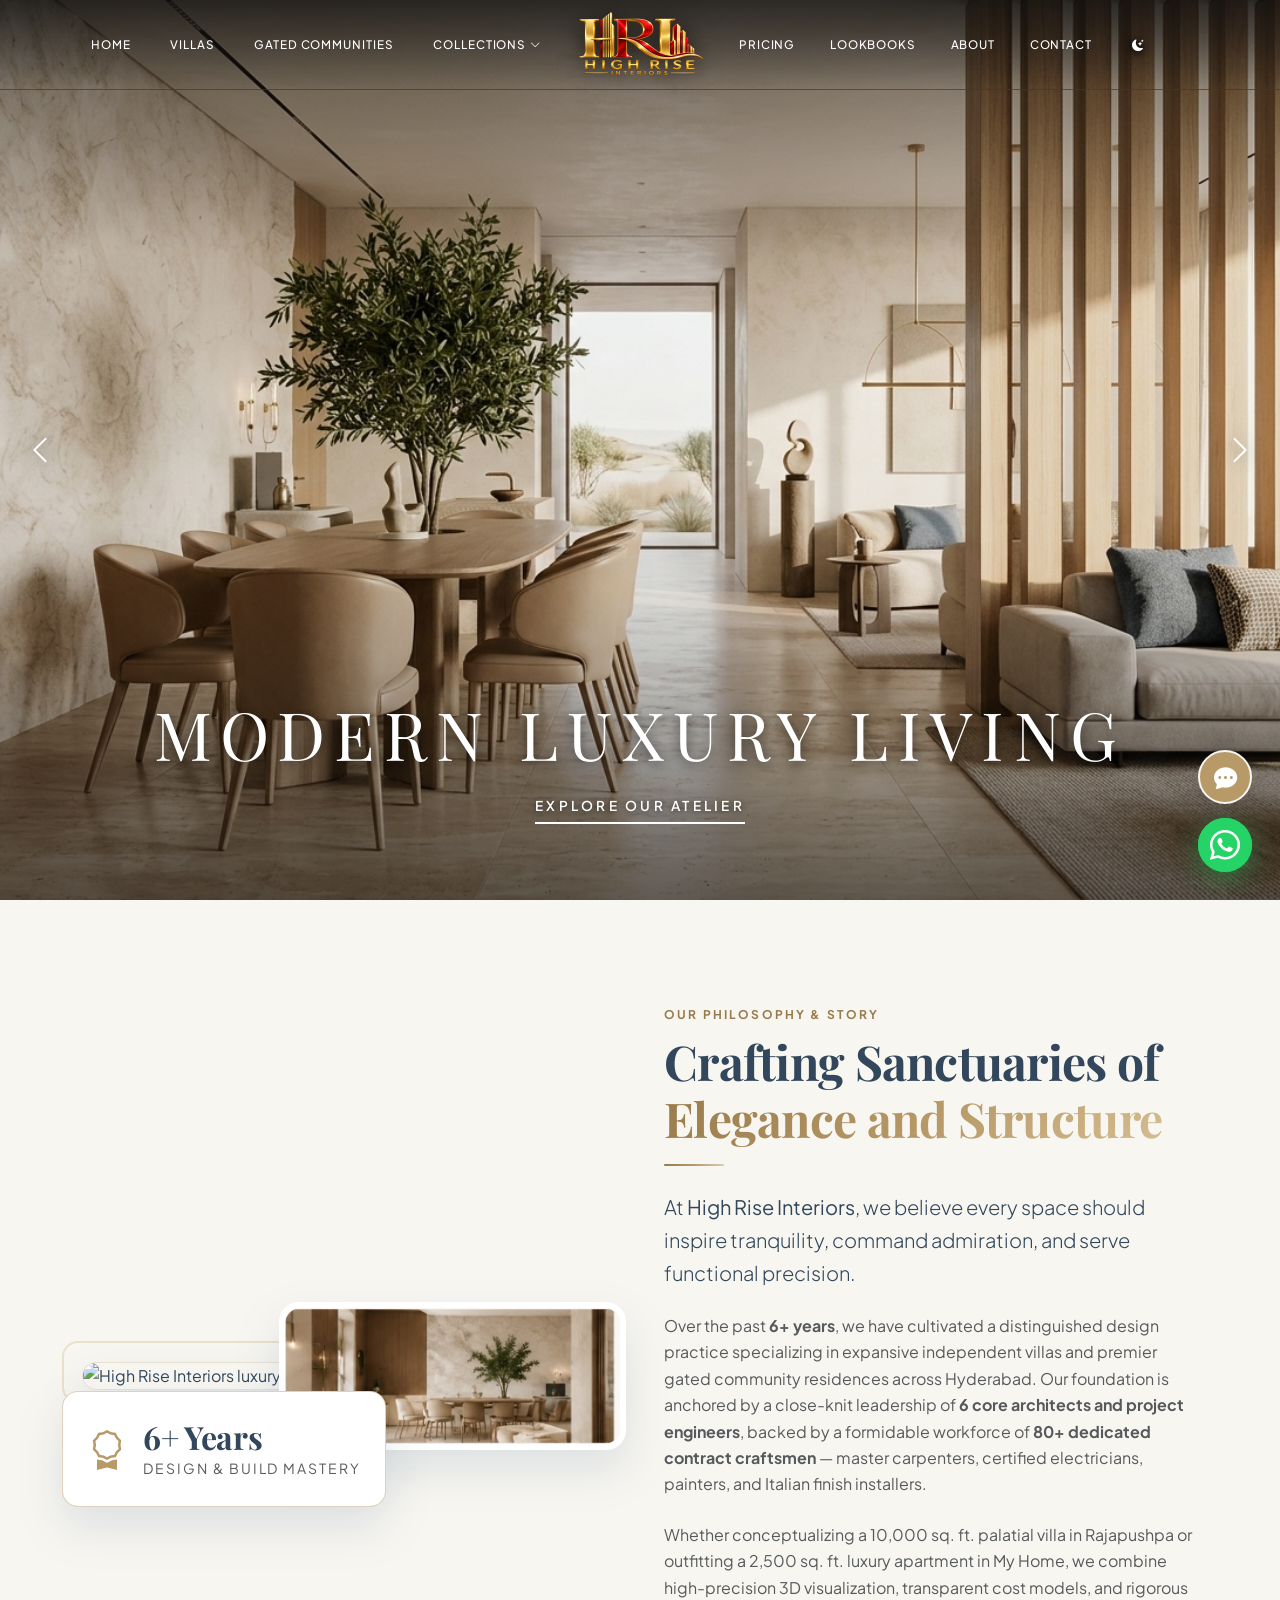
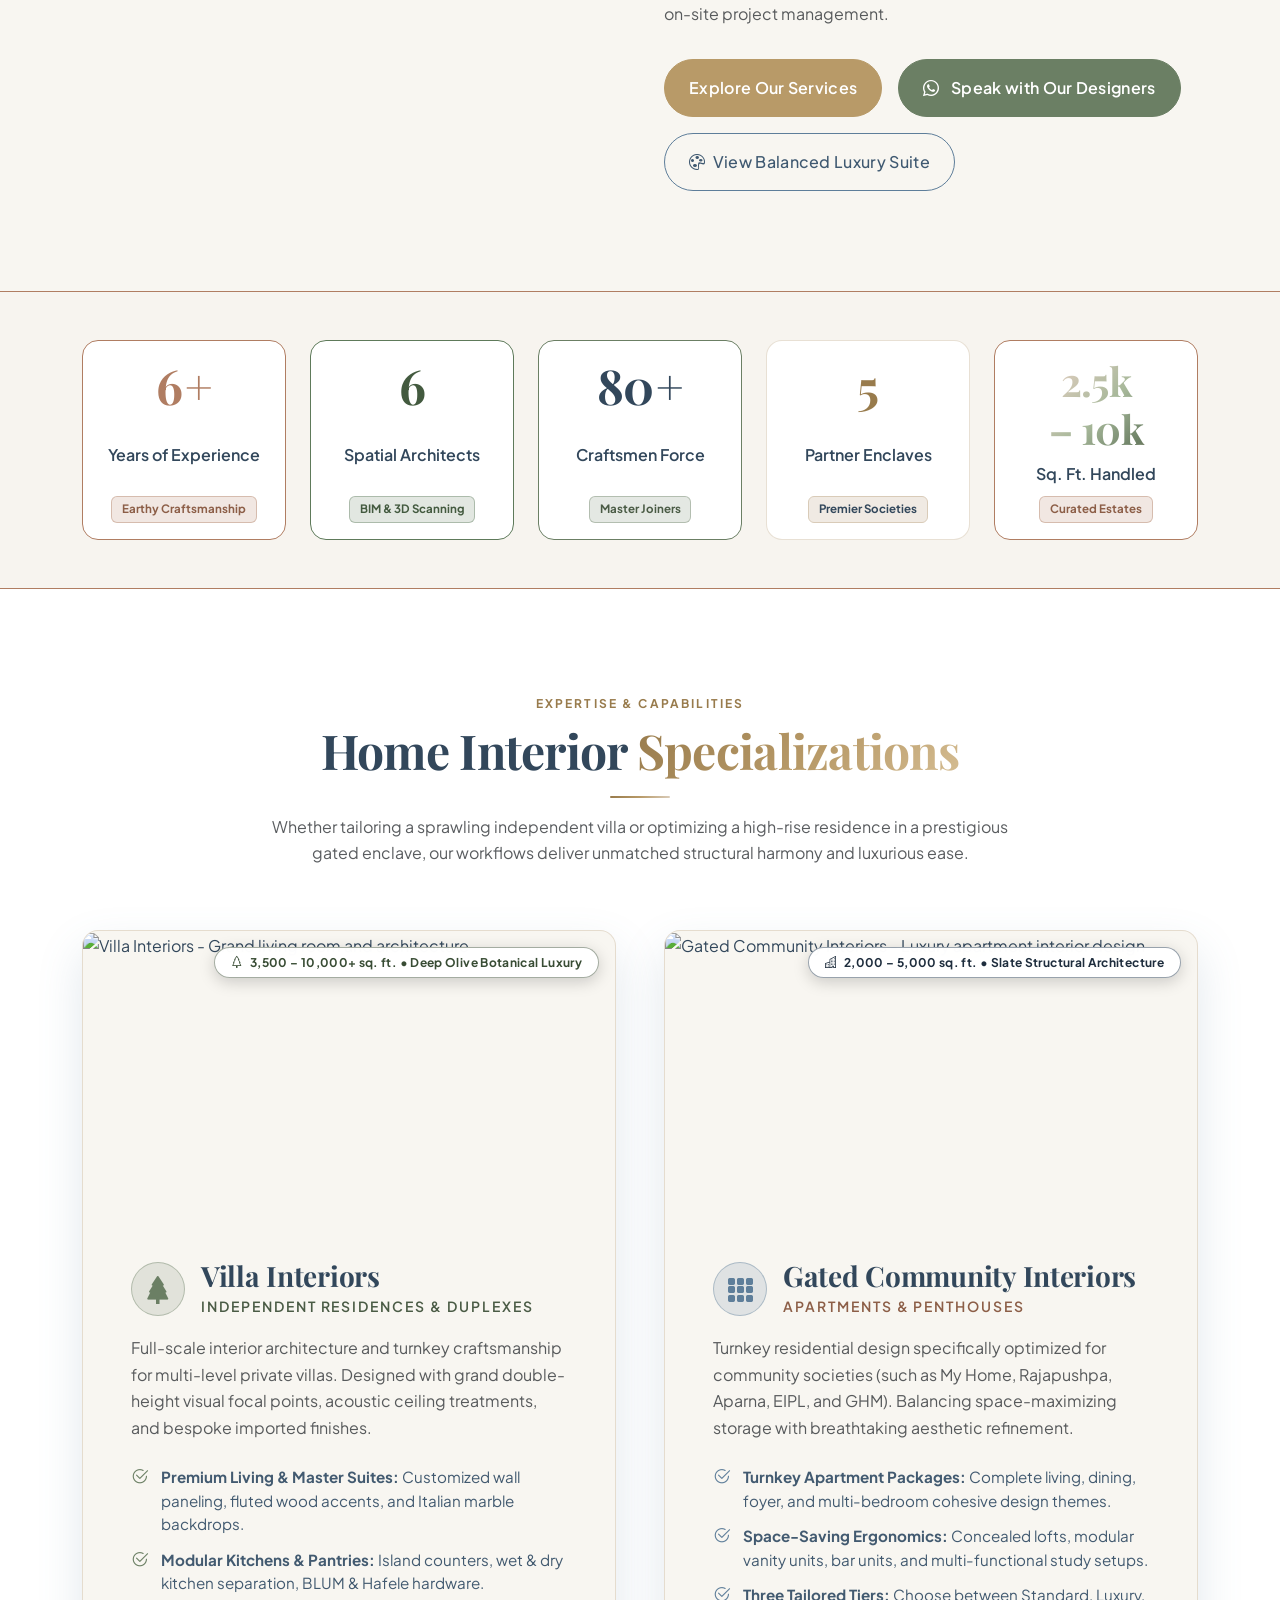
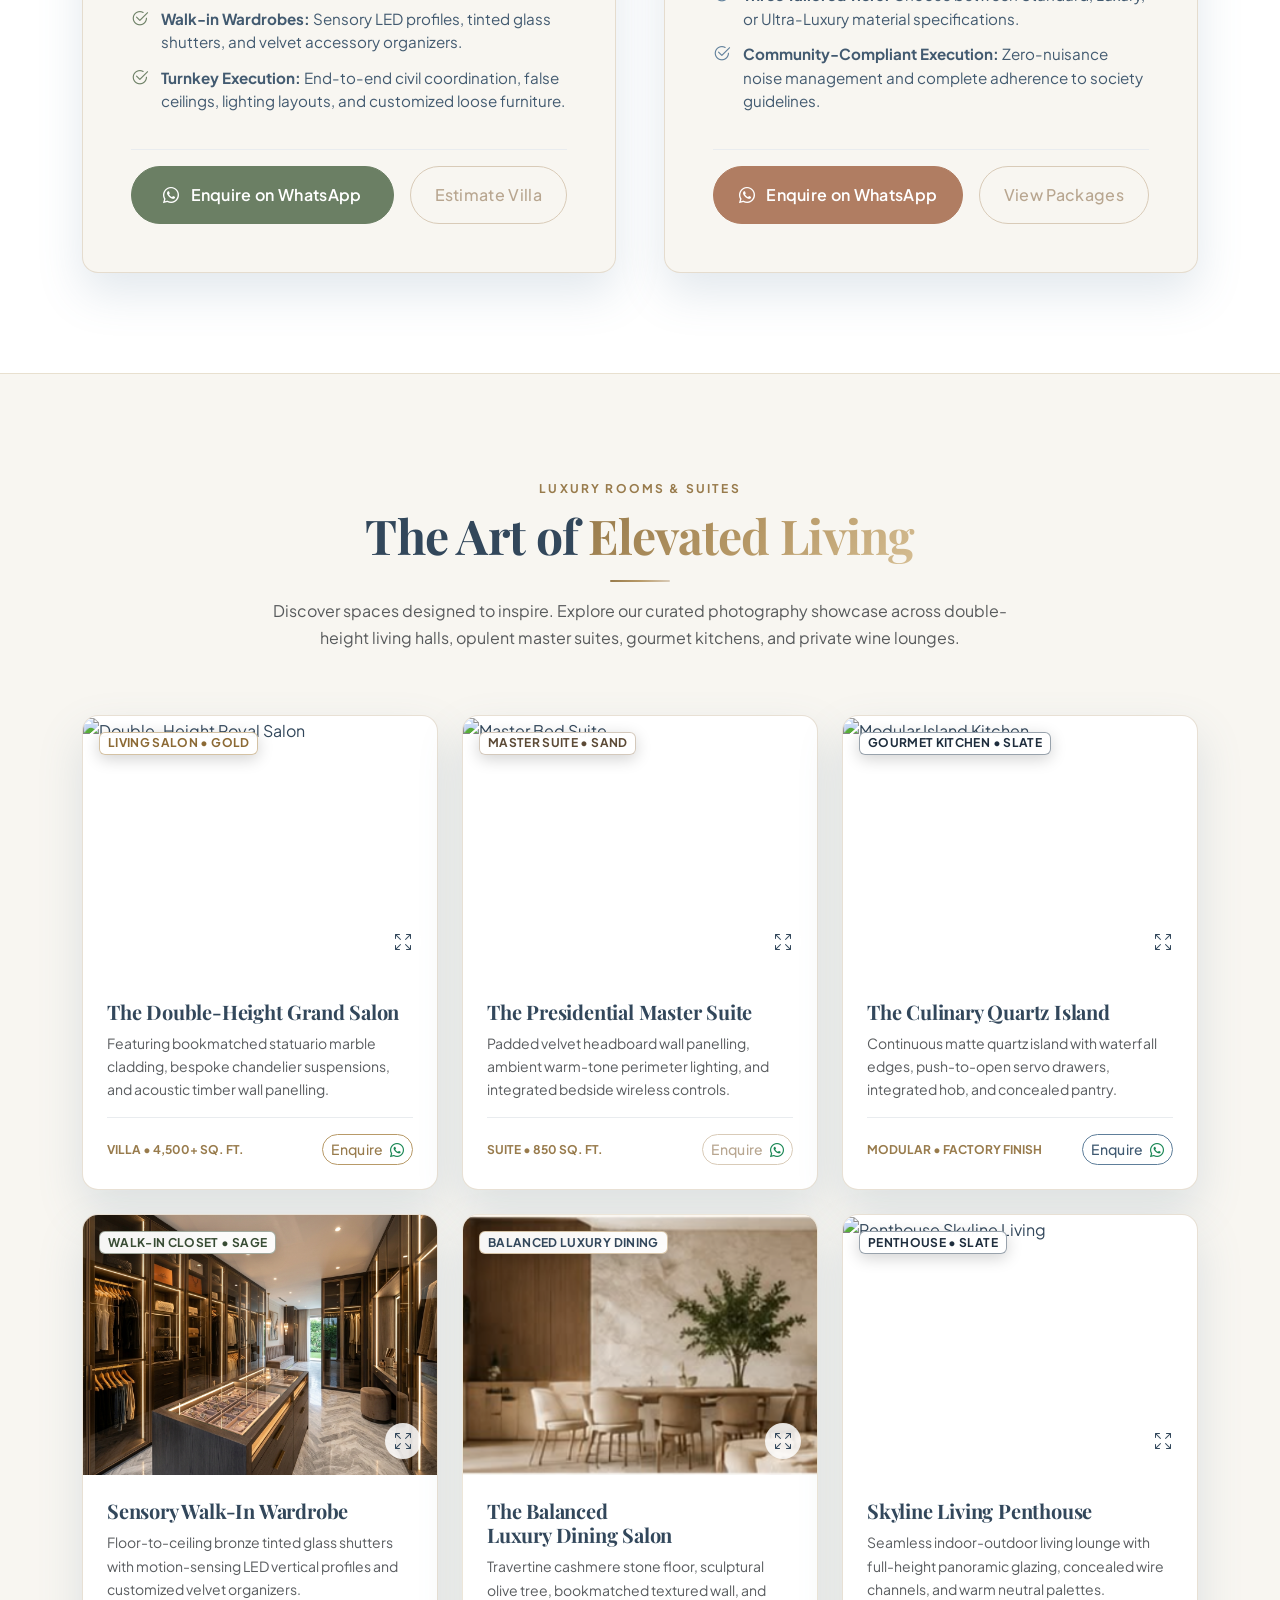
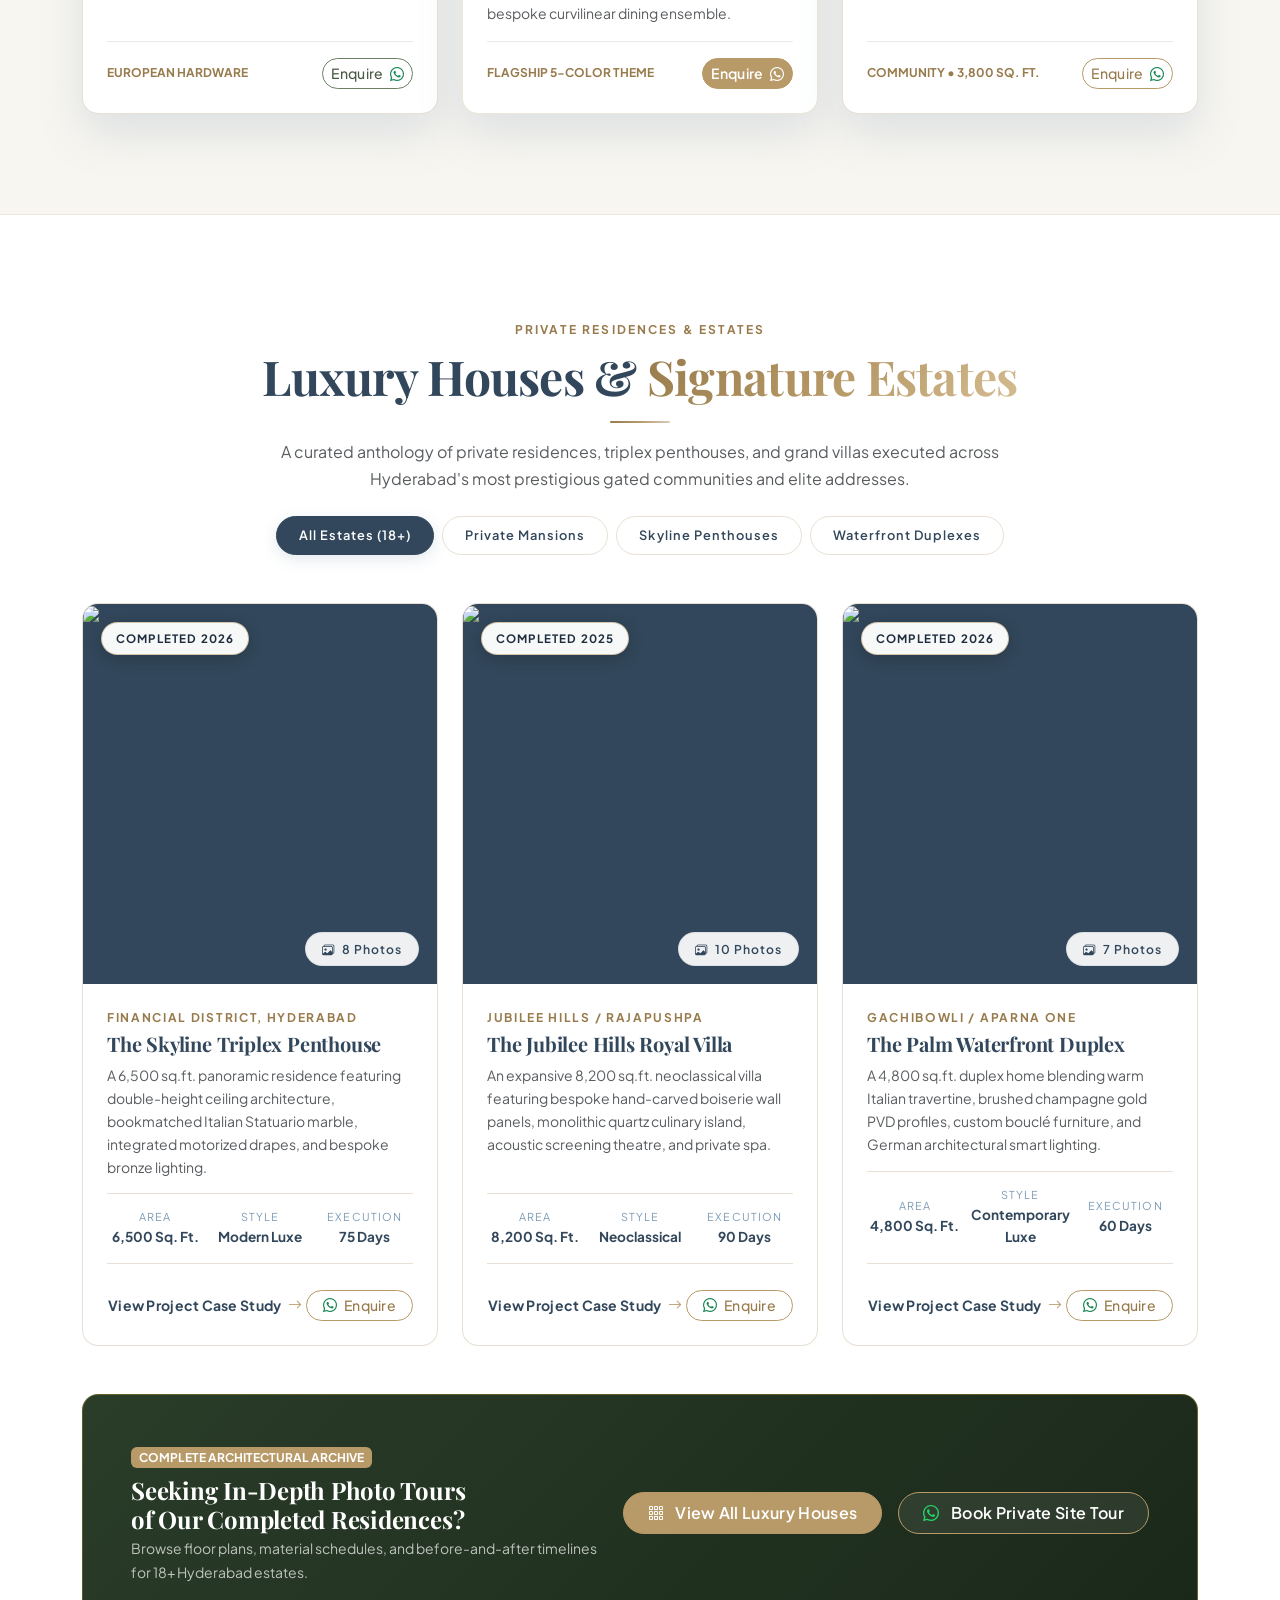
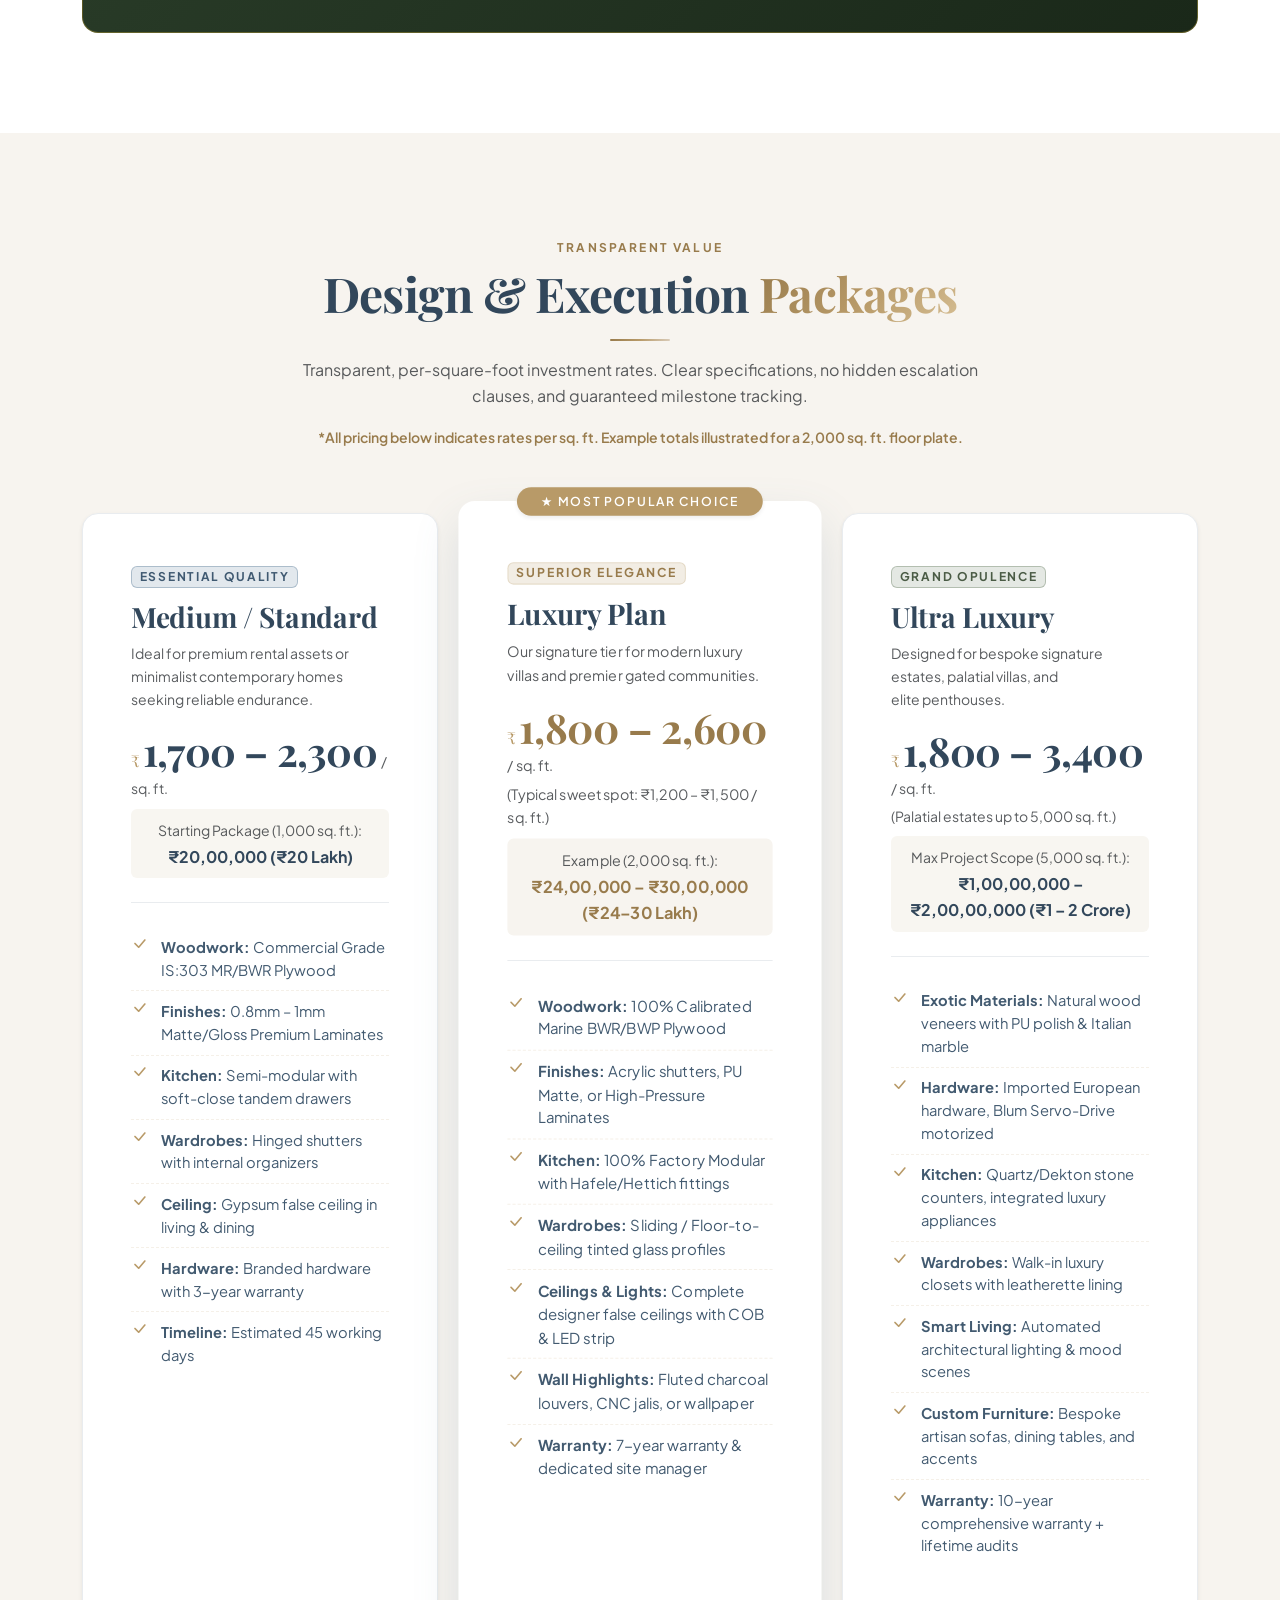
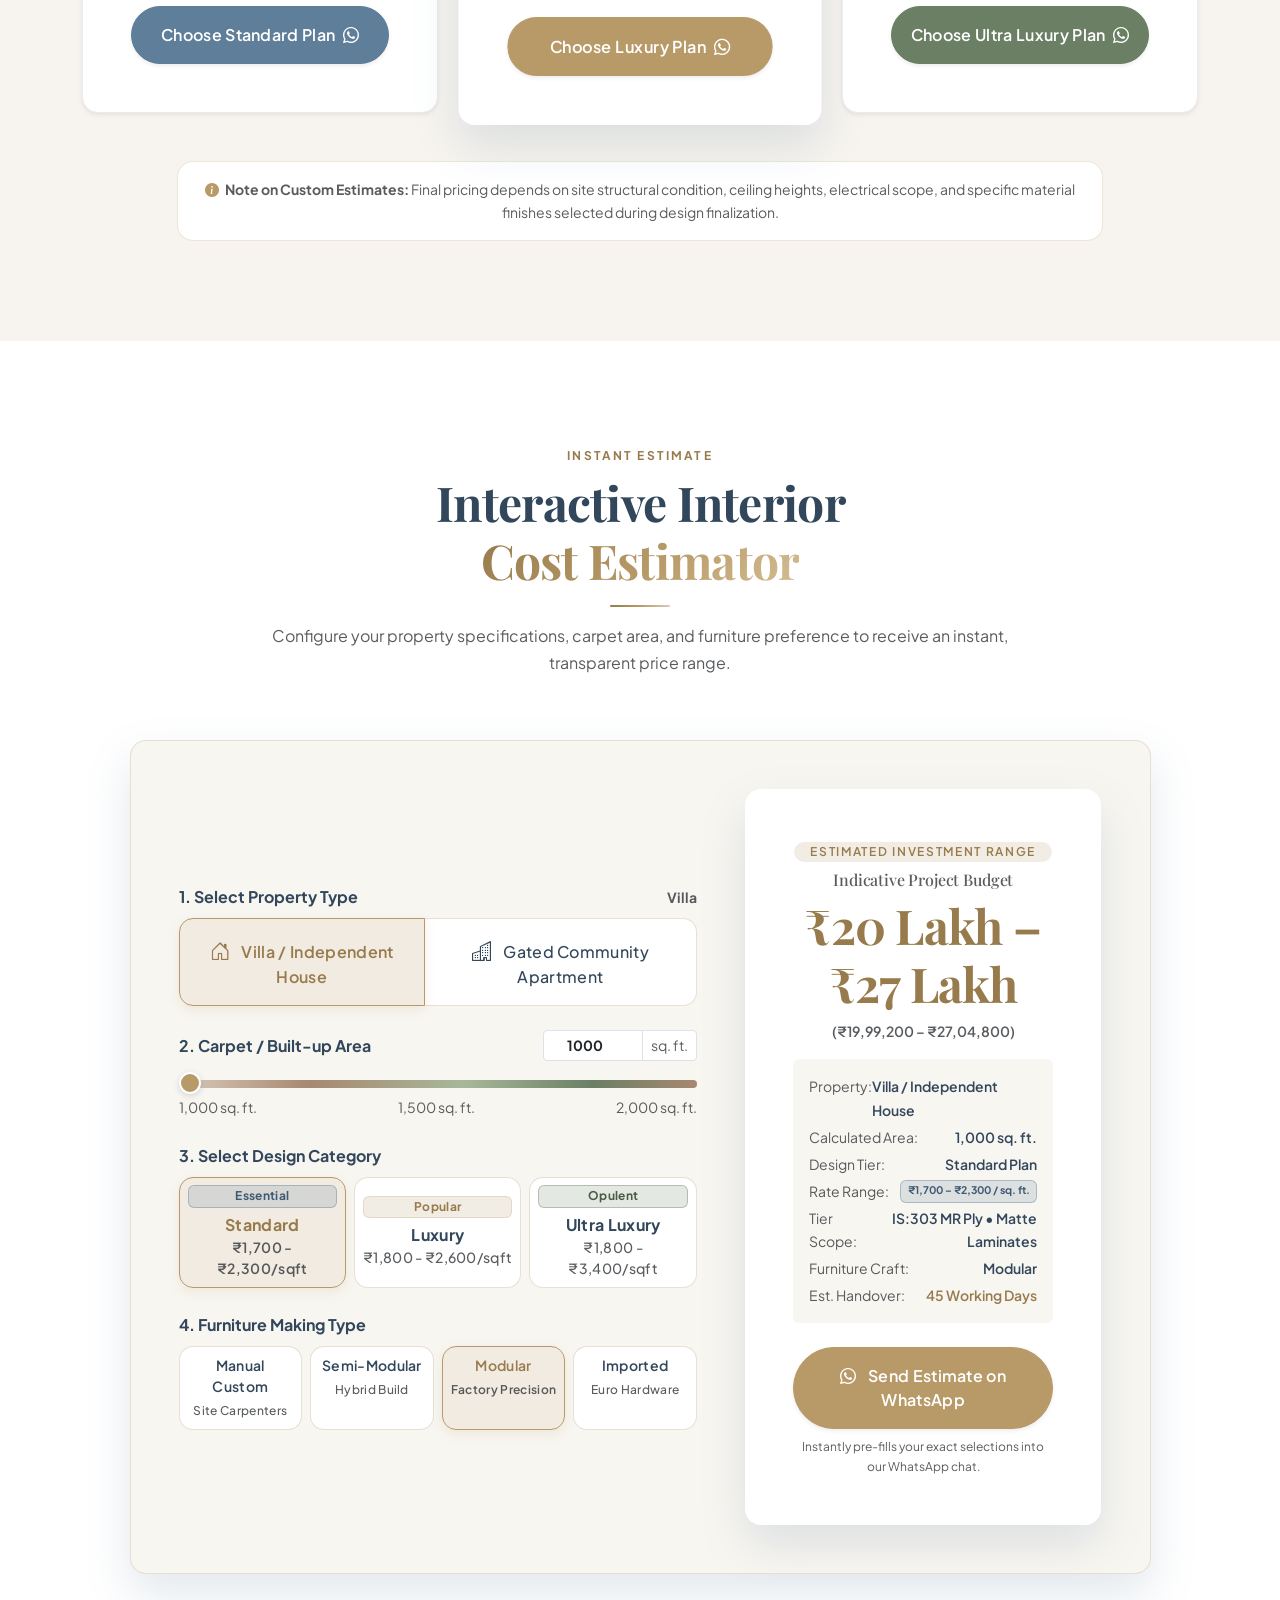
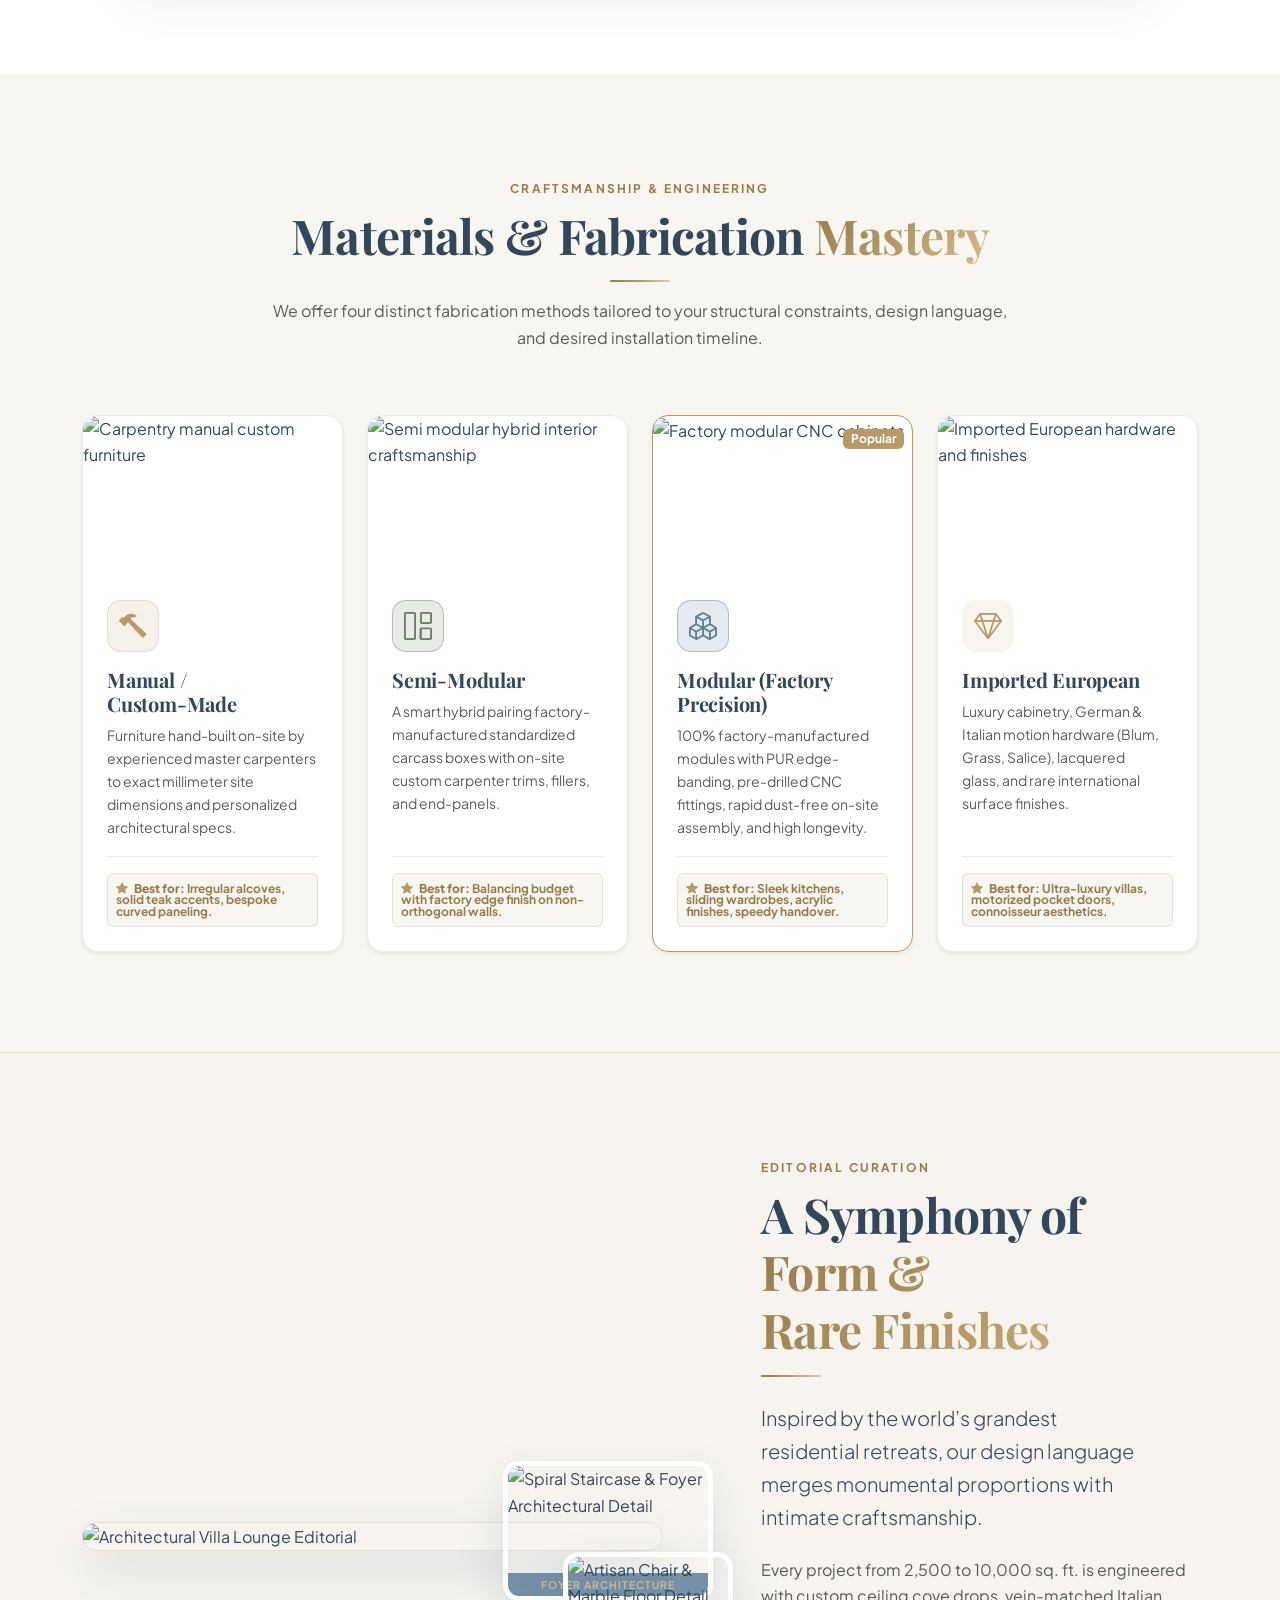
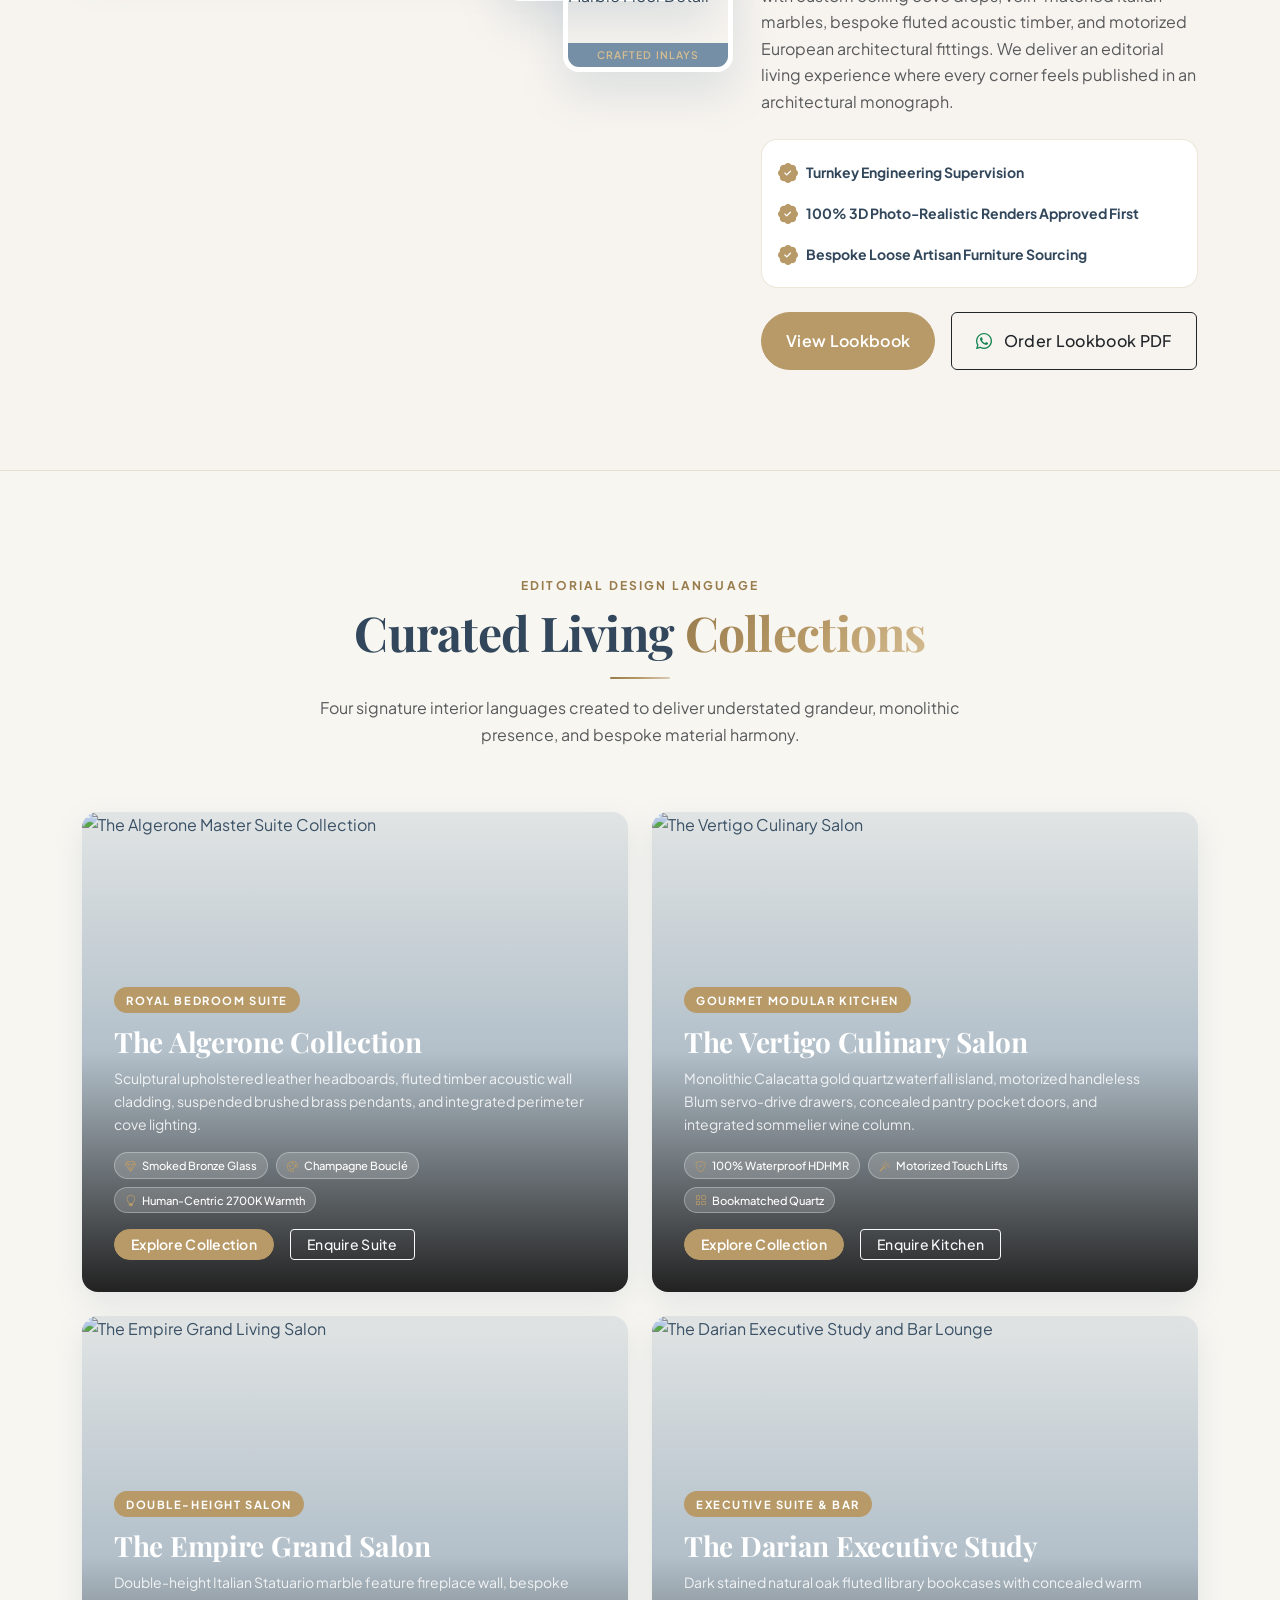
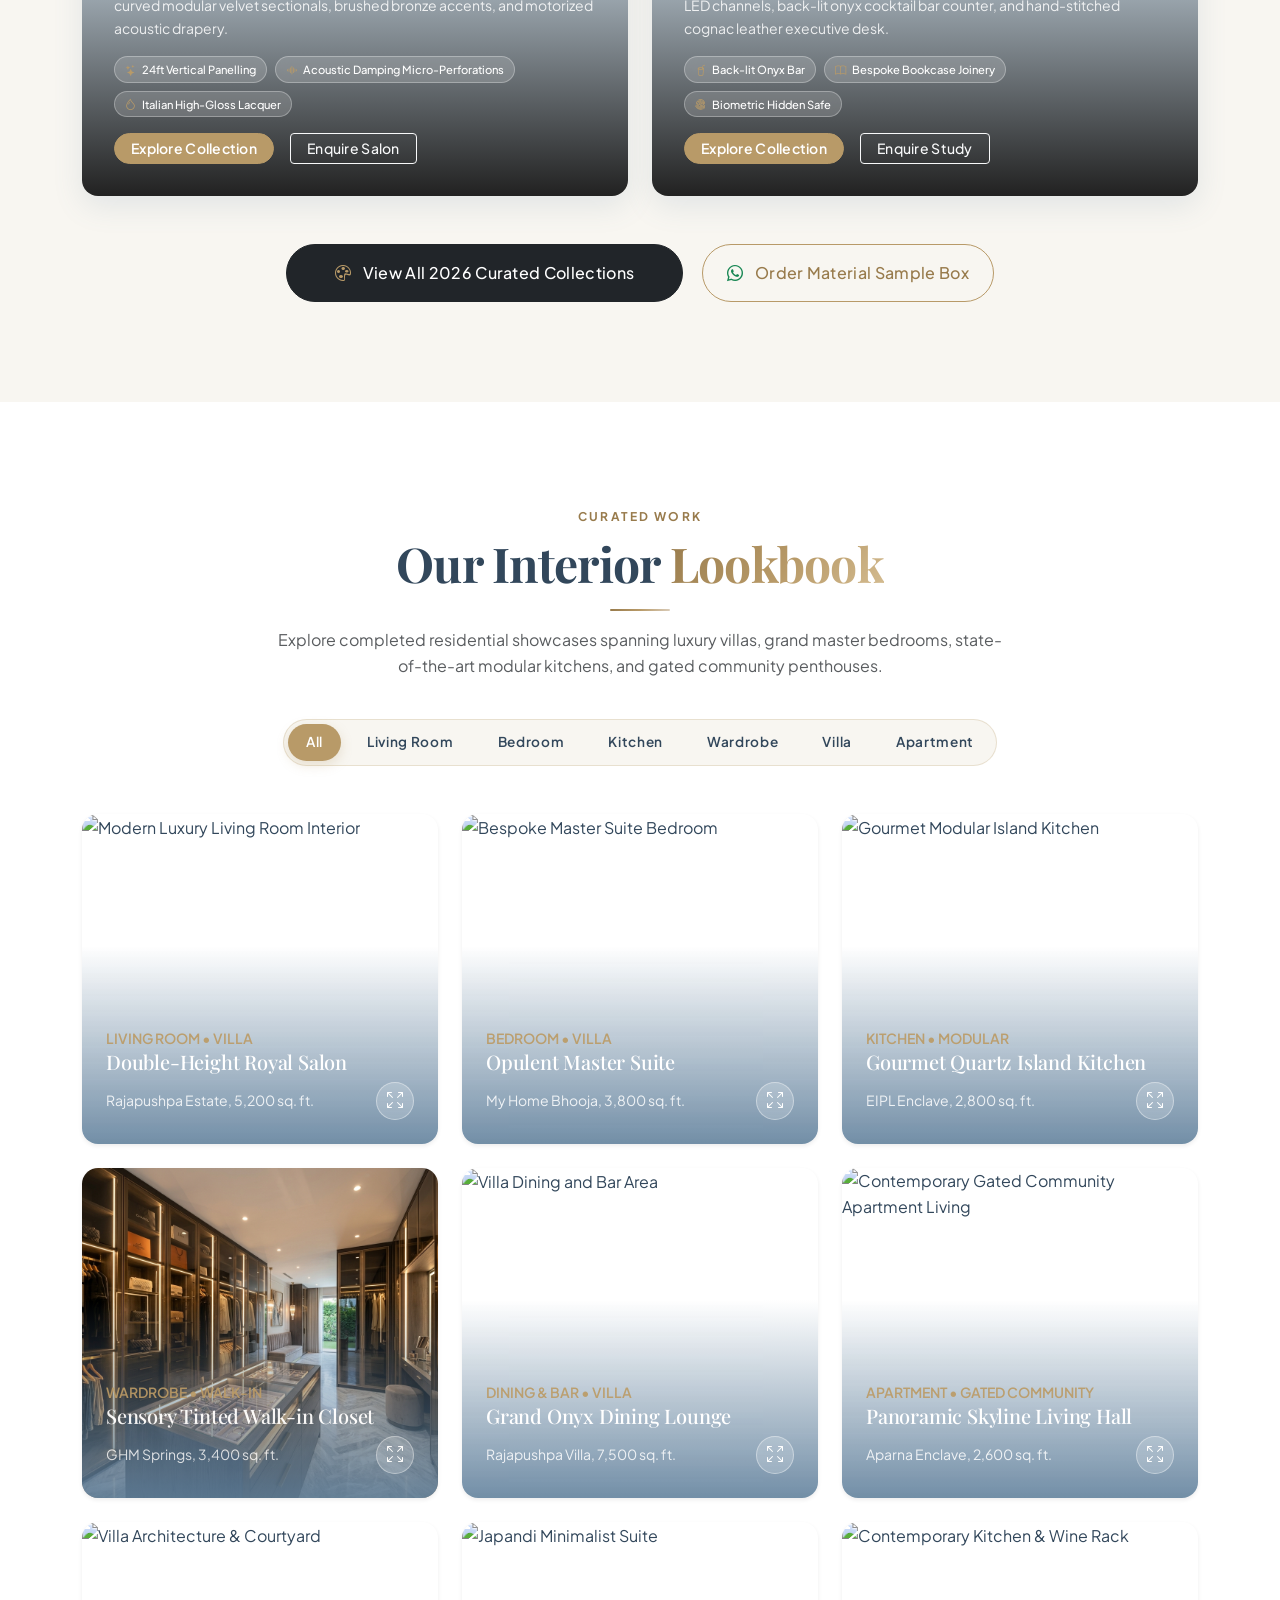
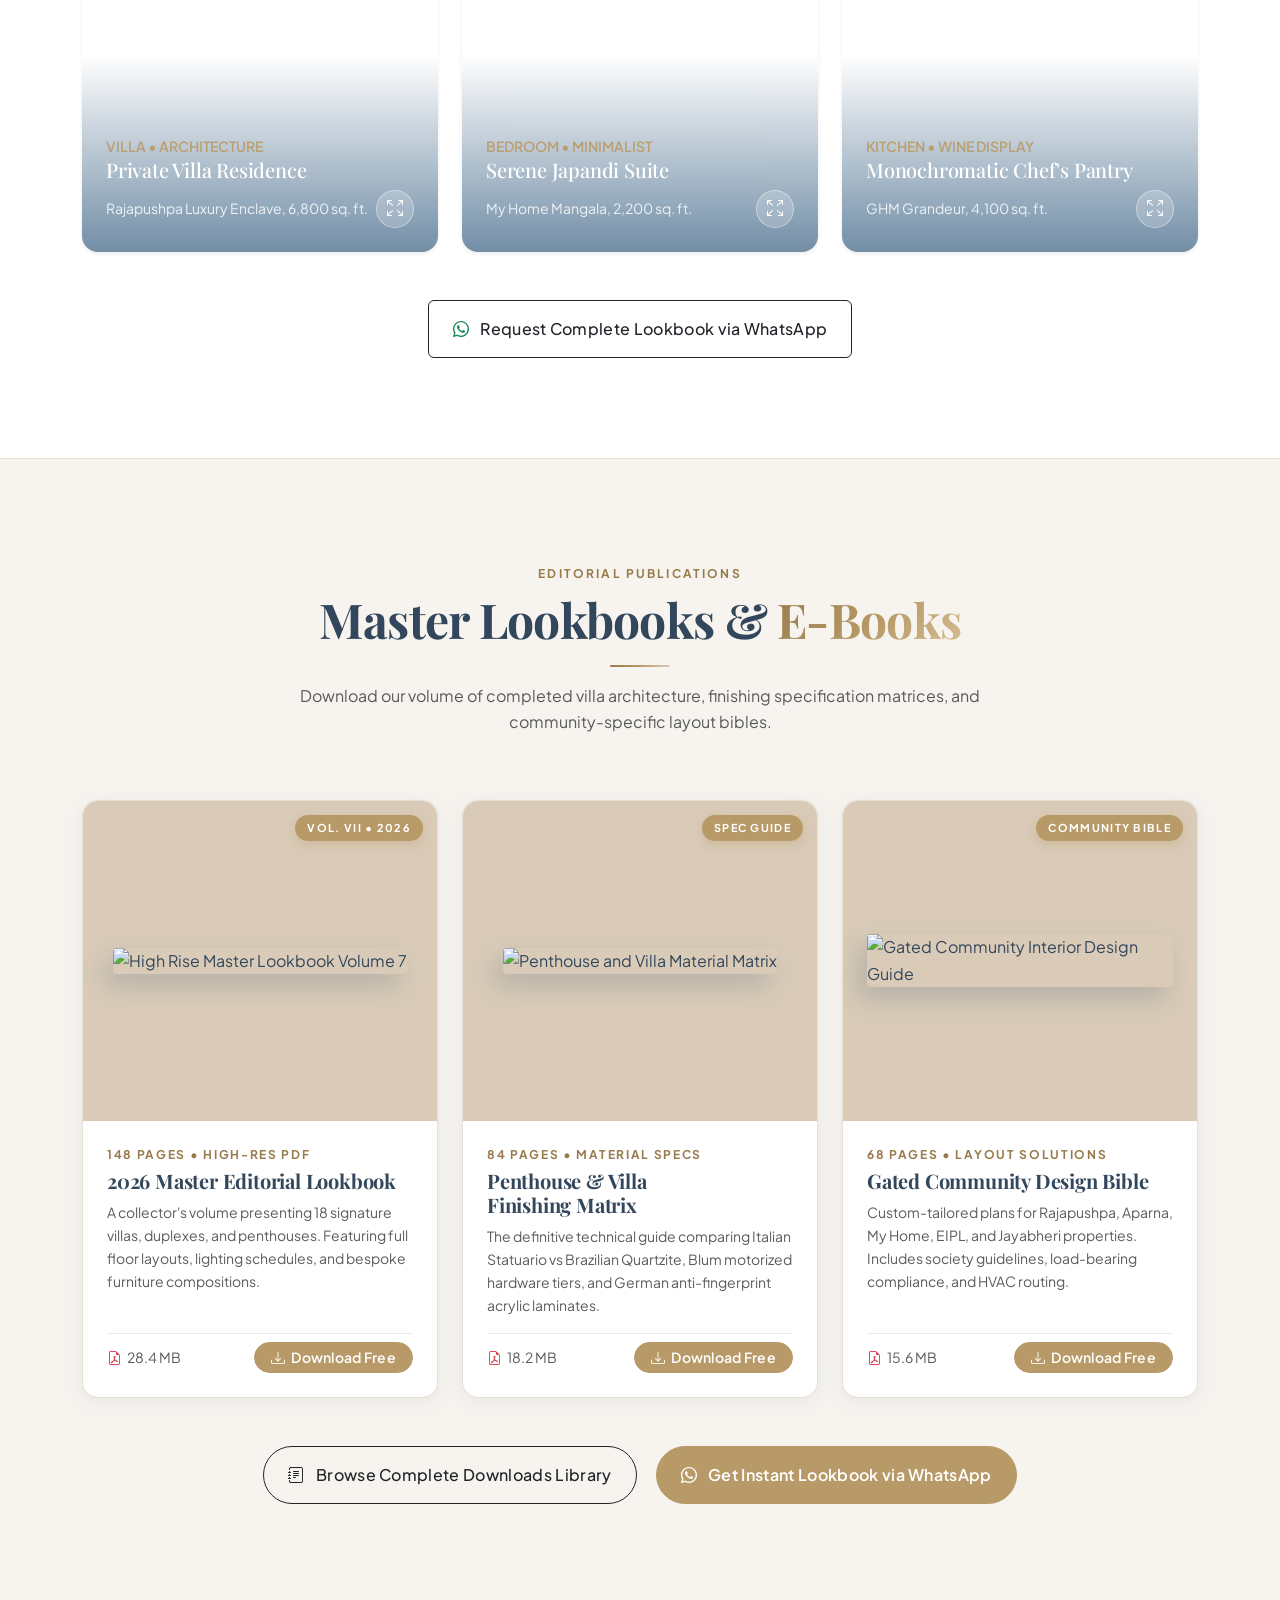
==== index.html @ f0ffc619 "Justify testimonial quote text and enforce equal-height card alignment" ====
<!DOCTYPE html>
<html lang="en">

<head>
  <meta charset="UTF-8">
  <meta name="viewport" content="width=device-width, initial-scale=1.0">
  <meta http-equiv="X-UA-Compatible" content="ie=edge">
  <title>High Rise Interiors | Luxury Villa & Gated Community Interior Design Hyderabad</title>
  <meta name="description"
    content="High Rise Interiors crafts bespoke, elevated living spaces for luxury villas and gated communities in Hyderabad. Inspired by world-class interior architecture, transparent per sq. ft. pricing, and turnkey craftsmanship.">
  <meta name="keywords"
    content="interior design hyderabad, luxury villa interiors hyderabad, gated community interiors hyderabad, interior designers hyderabad, modular kitchen hyderabad, bespoke wardrobes hyderabad, turnkey interiors hyderabad, my home bhooja interiors, rajapushpa interiors">
  <meta name="author" content="High Rise Interiors">
  <link rel="canonical" href="https://highriseinteriors.in/">

  <!-- Crawling & Indexing Directives -->
  <meta name="robots" content="index, follow, max-image-preview:large, max-snippet:-1, max-video-preview:-1">
  <meta name="googlebot" content="index, follow, max-image-preview:large, max-snippet:-1, max-video-preview:-1">
  <meta name="bingbot" content="index, follow, max-image-preview:large, max-snippet:-1, max-video-preview:-1">

  <!-- Alternate & Hreflang Tags -->
  <link rel="alternate" hreflang="en-IN" href="https://highriseinteriors.in/">
  <link rel="alternate" hreflang="x-default" href="https://highriseinteriors.in/">

  <!-- Local Hyderabad Geo SEO Tags -->
  <meta name="geo.region" content="IN-TG">
  <meta name="geo.placename" content="Hyderabad">
  <meta name="geo.position" content="17.385044;78.486671">
  <meta name="ICBM" content="17.385044, 78.486671">

  <!-- Mobile & PWA Theme Metadata -->
  <meta name="theme-color" content="#121212">
  <meta name="apple-mobile-web-app-capable" content="yes">
  <meta name="apple-mobile-web-app-status-bar-style" content="black-translucent">
  <meta name="apple-mobile-web-app-title" content="High Rise Interiors">
  <link rel="manifest" href="site.webmanifest">
  <link rel="apple-touch-icon" href="assets/images/favicon.png">
  <link rel="icon" type="image/png" href="assets/images/favicon.png">

  <!-- Open Graph / Facebook -->
  <meta property="og:locale" content="en_IN">
  <meta property="og:type" content="website">
  <meta property="og:site_name" content="High Rise Interiors">
  <meta property="og:title" content="High Rise Interiors | Luxury Villa & Gated Community Interior Design Hyderabad">
  <meta property="og:description"
    content="Elevating spaces from 2,500 to 10,000 sq. ft. with luxury villa and apartment interior architecture in Hyderabad. Explore room-by-room luxury inspirations and turnkey execution.">
  <meta property="og:url" content="https://highriseinteriors.in/">
  <meta property="og:image" content="https://highriseinteriors.in/assets/images/balanced-luxury-hero.jpg">
  <meta property="og:image:secure_url" content="https://highriseinteriors.in/assets/images/balanced-luxury-hero.jpg">
  <meta property="og:image:width" content="1200">
  <meta property="og:image:height" content="630">
  <meta property="og:image:alt" content="High Rise Interiors - Luxury Villa and Gated Community Interior Design Hyderabad">

  <!-- Twitter Card -->
  <meta name="twitter:card" content="summary_large_image">
  <meta name="twitter:title" content="High Rise Interiors | Luxury Interior Architecture Hyderabad">
  <meta name="twitter:description"
    content="Crafting bespoke villas & gated community residences in Hyderabad. Transparent pricing & turnkey handover.">
  <meta name="twitter:image" content="https://highriseinteriors.in/assets/images/balanced-luxury-hero.jpg">
  <meta name="twitter:image:alt" content="High Rise Interiors - Luxury Villa and Gated Community Interior Design Hyderabad">

  <!-- Schema.org JSON-LD Structured Data -->
  <script type="application/ld+json">
{
  "@context": "https://schema.org",
  "@graph": [
    {
      "@type": [
        "HomeAndConstructionBusiness",
        "ProfessionalService"
      ],
      "@id": "https://highriseinteriors.in/#organization",
      "name": "High Rise Interiors",
      "alternateName": [
        "High Rise Interiors Hyderabad",
        "HRI Interiors",
        "HighRise"
      ],
      "url": "https://highriseinteriors.in/",
      "logo": "https://highriseinteriors.in/assets/images/logo.png",
      "image": "https://highriseinteriors.in/assets/images/balanced-luxury-hero.jpg",
      "description": "Bespoke luxury villa and gated community interior design and turnkey execution in Hyderabad. Specializing in expansive residences from 2,500 to 10,000+ sq. ft.",
      "telephone": "+917569826055",
      "email": "info@highriseinteriors.in",
      "priceRange": "\u20b9\u20b9\u20b9\u20b9",
      "currenciesAccepted": "INR",
      "paymentAccepted": "Cash, Credit Card, Bank Transfer, Cheque, UPI",
      "address": {
        "@type": "PostalAddress",
        "streetAddress": "High Rise Interiors Design Studio",
        "addressLocality": "Hyderabad",
        "addressRegion": "Telangana",
        "postalCode": "500081",
        "addressCountry": "IN"
      },
      "geo": {
        "@type": "GeoCoordinates",
        "latitude": 17.385044,
        "longitude": 78.486671
      },
      "areaServed": [
        {
          "@type": "City",
          "name": "Hyderabad"
        },
        {
          "@type": "AdministrativeArea",
          "name": "Jubilee Hills"
        },
        {
          "@type": "AdministrativeArea",
          "name": "Banjara Hills"
        },
        {
          "@type": "AdministrativeArea",
          "name": "Gachibowli"
        },
        {
          "@type": "AdministrativeArea",
          "name": "Financial District"
        },
        {
          "@type": "AdministrativeArea",
          "name": "Kokapet"
        },
        {
          "@type": "AdministrativeArea",
          "name": "HITEC City"
        },
        {
          "@type": "AdministrativeArea",
          "name": "Gandipet"
        },
        {
          "@type": "AdministrativeArea",
          "name": "Madhapur"
        },
        {
          "@type": "AdministrativeArea",
          "name": "Tellapur"
        }
      ],
      "openingHoursSpecification": [
        {
          "@type": "OpeningHoursSpecification",
          "dayOfWeek": [
            "Monday",
            "Tuesday",
            "Wednesday",
            "Thursday",
            "Friday",
            "Saturday"
          ],
          "opens": "09:30",
          "closes": "19:30"
        }
      ],
      "sameAs": [
        "https://www.instagram.com/highrise_interiors/",
        "https://www.facebook.com/highriseinteriors/"
      ],
      "hasOfferCatalog": {
        "@type": "OfferCatalog",
        "name": "Luxury Residential Interior Design Services",
        "itemListElement": [
          {
            "@type": "Offer",
            "itemOffered": {
              "@type": "Service",
              "name": "Luxury Villa Interior Design & Turnkey Architecture",
              "description": "Bespoke interior architecture for private estates, duplexes, and triplexes across Hyderabad with double-height living spaces, Italian marble, and home automation."
            }
          },
          {
            "@type": "Offer",
            "itemOffered": {
              "@type": "Service",
              "name": "Gated Community Apartment Turnkey Fit-out",
              "description": "Turnkey interior execution for 3BHK, 4BHK, and penthouses in premier gated communities with society NOC compliance and 45-60 day handover."
            }
          },
          {
            "@type": "Offer",
            "itemOffered": {
              "@type": "Service",
              "name": "Modular Kitchens & Bespoke Wardrobe Joinery",
              "description": "Precision factory-engineered German hardware joinery, anti-fingerprint acrylics, and master walk-in wardrobe suites."
            }
          }
        ]
      }
    },
    {
      "@type": "WebSite",
      "@id": "https://highriseinteriors.in/#website",
      "url": "https://highriseinteriors.in/",
      "name": "High Rise Interiors",
      "publisher": {
        "@id": "https://highriseinteriors.in/#organization"
      },
      "inLanguage": "en-IN"
    },
    {
      "@type": "SiteNavigationElement",
      "@id": "https://highriseinteriors.in/#navigation",
      "name": "High Rise Interiors Navigation",
      "hasPart": [
        {
          "@type": "WebPage",
          "name": "Home",
          "url": "https://highriseinteriors.in/"
        },
        {
          "@type": "WebPage",
          "name": "Villas & Estates",
          "url": "https://highriseinteriors.in/villas.html"
        },
        {
          "@type": "WebPage",
          "name": "Gated Communities",
          "url": "https://highriseinteriors.in/gated-communities.html"
        },
        {
          "@type": "WebPage",
          "name": "Luxury Houses Archive",
          "url": "https://highriseinteriors.in/luxury-houses.html"
        },
        {
          "@type": "WebPage",
          "name": "Curated Collections",
          "url": "https://highriseinteriors.in/collections.html"
        },
        {
          "@type": "WebPage",
          "name": "Architectural Lookbooks",
          "url": "https://highriseinteriors.in/downloads.html"
        }
      ]
    }
  ]
}
  </script>

  <!-- Google Fonts: Cormorant Garamond & Playfair Display & Plus Jakarta Sans -->
  <link rel="preconnect" href="https://fonts.googleapis.com">
  <link rel="preconnect" href="https://fonts.gstatic.com" crossorigin>
  <link
    href="https://fonts.googleapis.com/css2?family=Cormorant+Garamond:ital,wght@0,300;0,400;0,500;0,600;0,700;1,400&family=Playfair+Display:ital,wght@0,400;0,500;0,600;0,700;1,400&family=Plus+Jakarta+Sans:wght@300;400;500;600;700&display=swap"
    rel="stylesheet">

  <!-- Bootstrap 5.3 CSS -->
  <link href="https://cdn.jsdelivr.net/npm/bootstrap@5.3.3/dist/css/bootstrap.min.css" rel="stylesheet">
  <!-- Bootstrap Icons -->
  <link rel="stylesheet" href="https://cdn.jsdelivr.net/npm/bootstrap-icons@1.11.3/font/bootstrap-icons.min.css">
  <!-- Swiper 11 CSS -->
  <link rel="stylesheet" href="https://cdn.jsdelivr.net/npm/swiper@11/swiper-bundle.min.css">
  <!-- GLightbox CSS -->
  <link rel="stylesheet" href="https://cdn.jsdelivr.net/npm/glightbox/dist/css/glightbox.min.css">
  <!-- AOS CSS -->
  <link rel="stylesheet" href="https://cdnjs.cloudflare.com/ajax/libs/aos/2.3.4/aos.css">

  <!-- Custom Stylesheet -->
  <link rel="stylesheet" href="css/style.css?v=3.3">

  <!-- Theme Initialization (Prevents flash of unstyled theme) -->
  <script>
    (function () {
      try {
        var savedTheme = localStorage.getItem('hri_theme');
        var prefersDark = window.matchMedia && window.matchMedia('(prefers-color-scheme: dark)').matches;
        var activeTheme = savedTheme ? savedTheme : (prefersDark ? 'dark' : 'light');
        document.documentElement.setAttribute('data-theme', activeTheme);
      } catch (e) { }
    })();
  </script>
</head>

<body data-bs-spy="scroll" data-bs-target="#mainNavbar" data-bs-offset="110" tabindex="0">

  <!-- SCROLL PROGRESS INDICATOR -->
  <div id="scrollProgressBar" class="scroll-progress-bar" aria-hidden="true"></div>

  <!-- 1. LUXXU-STYLE LUXURY HEADER & NAVBAR WITH BALANCED SPLIT-WING ARCHITECTURE -->
  <header id="mainHeader" class="header-nav-wrapper header-transparent-hero fixed-top">
    <!-- MAIN NAVBAR (Floating transparently directly over hero) -->
    <nav id="mainNavbar" class="navbar luxxu-navbar" aria-label="Main luxury navigation">
      <div class="luxxu-nav-container">

        <!-- Left Wing: Mobile Drawer Trigger + Desktop Navigation Links with Mega-Menus -->
        <div class="luxxu-nav-wing luxxu-nav-wing-left">
          <!-- Mobile & Tablet Offcanvas Drawer Toggle (Hidden on Desktop) -->
          <button class="luxxu-drawer-toggle d-xl-none d-flex align-items-center border-0 bg-transparent p-0"
            type="button" data-bs-toggle="offcanvas" data-bs-target="#luxxuMenuDrawer" aria-controls="luxxuMenuDrawer"
            aria-label="Toggle Navigation Menu">
            <span class="luxxu-hamburger-icon">
              <span></span>
              <span></span>
              <span></span>
            </span>
          </button>

          <!-- Left Navigation Links (Desktop) -->
          <ul class="luxxu-nav-list d-none d-xl-flex flex-row align-items-center mb-0 p-0">
            <li class="nav-item">
              <a class="nav-link active" href="index.html">HOME</a>
            </li>
            <li class="nav-item">
              <a class="nav-link" href="villas.html">VILLAS</a>
            </li>
            <li class="nav-item">
              <a class="nav-link" href="gated-communities.html">GATED COMMUNITIES</a>
            </li>
                        <li class="nav-item dropdown collections-dropdown-item">
              <a class="nav-link dropdown-toggle" href="collections.html" id="collectionsMenuLink" role="button" data-bs-toggle="dropdown" aria-expanded="false">
                COLLECTIONS <i class="bi bi-chevron-down ms-1 dropdown-chevron"></i>
              </a>
              <div class="dropdown-menu luxxu-collections-dropdown shadow-luxury" aria-labelledby="collectionsMenuLink">
                <!-- TOP SECTION: FURNITURE & DECOR ITEMS -->
                <div class="collections-dropdown-section pb-2">
                  <span class="dropdown-header-tag">FURNITURE &amp; DECOR ITEMS</span>
                  <div class="collections-items-grid">
                    <a class="dropdown-item collections-sub-item" href="collections.html#upholstery">
                      <div class="collections-item-icon">
                        <svg xmlns="http://www.w3.org/2000/svg" width="16" height="16" viewBox="0 0 24 24" fill="currentColor">
                          <path d="M20 9V7c0-1.65-1.35-3-3-3H7C5.35 4 4 5.35 4 7v2c-1.1 0-2 .9-2 2v5c0 .55.45 1 1 1h1v2c0 .55.45 1 1 1s1-.45 1-1v-2h14v2c0 .55.45 1 1 1s1-.45 1-1v-2h1c.55 0 1-.45 1-1v-5c0-1.1-.9-2-2-2zm-14-2c0-.55.45-1 1-1h10c.55 0 1 .45 1 1v2H6V7zm14 7H4v-3c0-.55.45-1 1-1h14c.55 0 1 .45 1 1v3z"/>
                        </svg>
                      </div>
                      <div class="collections-item-text">
                        <span class="collections-item-title">Sofas &amp; Chairs</span>
                        <span class="collections-item-desc">Luxury Sofas, Armchairs &amp; Seating</span>
                      </div>
                    </a>
                    <a class="dropdown-item collections-sub-item" href="collections.html#casegoods">
                      <div class="collections-item-icon"><i class="bi bi-layers-fill"></i></div>
                      <div class="collections-item-text">
                        <span class="collections-item-title">Dining &amp; Tables</span>
                        <span class="collections-item-desc">Dining Tables, Desks &amp; Consoles</span>
                      </div>
                    </a>
                    <a class="dropdown-item collections-sub-item" href="collections.html#lighting">
                      <div class="collections-item-icon"><i class="bi bi-lamp-fill"></i></div>
                      <div class="collections-item-text">
                        <span class="collections-item-title">Lights &amp; Chandeliers</span>
                        <span class="collections-item-desc">Chandeliers, Pendants &amp; Sconces</span>
                      </div>
                    </a>
                    <a class="dropdown-item collections-sub-item" href="collections.html#complements">
                      <div class="collections-item-icon"><i class="bi bi-gem"></i></div>
                      <div class="collections-item-text">
                        <span class="collections-item-title">Rugs, Mirrors &amp; Decor</span>
                        <span class="collections-item-desc">Designer Rugs, Clocks &amp; Mirrors</span>
                      </div>
                    </a>
                    <a class="dropdown-item collections-sub-item collections-span-all" href="collections.html#productCatalogue">
                      <div class="collections-item-icon"><i class="bi bi-grid-3x3-gap-fill"></i></div>
                      <div class="collections-item-text">
                        <span class="collections-item-title">All 42 Furniture &amp; Decor Items</span>
                        <span class="collections-item-desc">Browse Full Handcrafted Catalogue</span>
                      </div>
                    </a>
                  </div>
                </div>

                <!-- BOTTOM SECTION: FULL HOUSES & VILLAS -->
                <div class="collections-dropdown-section houses-section pt-2">
                  <span class="dropdown-header-tag">FULL HOUSE &amp; VILLA DESIGNS</span>
                  <div class="collections-items-grid">
                    <a class="dropdown-item collections-sub-item" href="collections.html#villaSuites">
                      <div class="collections-item-icon"><i class="bi bi-house-door-fill"></i></div>
                      <div class="collections-item-text">
                        <span class="collections-item-title">Complete Villa Suites</span>
                        <span class="collections-item-desc">6 Turnkey Ready-to-Live Sets</span>
                      </div>
                    </a>
                    <a class="dropdown-item collections-sub-item" href="luxury-houses.html">
                      <div class="collections-item-icon"><i class="bi bi-buildings-fill"></i></div>
                      <div class="collections-item-text">
                        <span class="collections-item-title">Luxury Houses &amp; Estates</span>
                        <span class="collections-item-desc">Grand Mansions &amp; Villas</span>
                      </div>
                    </a>
                  </div>
                </div>

                <div class="collections-dropdown-footer">
                  <a href="collections.html" class="d-flex align-items-center justify-content-between text-decoration-none">
                    <span class="extra-small text-uppercase tracking-wider fw-bold text-gold-dark">
                      <i class="bi bi-eye me-1"></i> Open Full Interactive Lookbook &amp; Catalogue
                    </span>
                    <i class="bi bi-arrow-right text-gold-dark"></i>
                  </a>
                </div>
              </div>
            </li>
          </ul>
        </div>

        <!-- Center Brand: Absolute Dead Center Anchor -->
        <a class="navbar-brand luxxu-brand-center text-center d-flex align-items-center justify-content-center" href="#hero" aria-label="High Rise Interiors Home">
          <img src="assets/images/logo.png" alt="High Rise Interiors" class="luxxu-brand-logo" width="130" height="65">
        </a>

        <!-- Right Wing: Secondary Editorial Links + Search Trigger -->
        <div class="luxxu-nav-wing luxxu-nav-wing-right">
          <!-- Right Navigation Links (Desktop) -->
          <ul class="luxxu-nav-list d-none d-xl-flex flex-row align-items-center mb-0 p-0">
            <li class="nav-item"><a class="nav-link" href="#pricing">PRICING</a></li>
            <li class="nav-item"><a class="nav-link" href="downloads.html">LOOKBOOKS</a></li>
            <li class="nav-item"><a class="nav-link" href="#about">ABOUT</a></li>
            <li class="nav-item"><a class="nav-link" href="#contact">CONTACT</a></li>
            <!-- Theme Toggle -->
            <li class="nav-item">
              <button id="themeToggleBtn" class="nav-link theme-toggle-btn border-0 bg-transparent" type="button" aria-label="Toggle dark/light mode" title="Toggle theme">
                <i class="bi bi-moon-stars-fill theme-icon-moon"></i>
                <i class="bi bi-sun-fill theme-icon-sun d-none" style="color: #FFD54F !important; filter: drop-shadow(0 0 6px rgba(255, 213, 79, 0.9)) !important;"></i>
              </button>
            </li>
          </ul>

          <!-- Mobile Theme Toggle -->
          <button id="mobileThemeToggleBtn" class="theme-toggle-btn mobile-theme-toggle d-xl-none border-0 bg-transparent p-1" type="button" aria-label="Toggle dark/light mode" title="Toggle theme">
            <i class="bi bi-moon-stars-fill theme-icon-moon"></i>
            <i class="bi bi-sun-fill theme-icon-sun d-none" style="color: #FFD54F !important; filter: drop-shadow(0 0 6px rgba(255, 213, 79, 0.9)) !important;"></i>
          </button>
        </div>

      </div>
    </nav>
  </header>

  <!-- LUXXU-STYLE LUXURY SIDE DRAWER / OFFCANVAS -->
  <div class="offcanvas offcanvas-start offcanvas-luxxu" tabindex="-1" id="luxxuMenuDrawer"
    aria-labelledby="luxxuMenuDrawerLabel" data-lenis-prevent>
    <div class="offcanvas-header p-4 border-bottom border-gold-light">
      <div class="d-flex align-items-center" id="luxxuMenuDrawerLabel">
        <a href="#hero" class="d-inline-block text-decoration-none" aria-label="High Rise Interiors Home" data-bs-dismiss="offcanvas">
          <img src="assets/images/logo.png" alt="High Rise Interiors" class="drawer-brand-logo" width="120" height="60">
        </a>
      </div>
      <div class="d-flex align-items-center gap-2">
        <button class="theme-toggle-btn border-0 bg-transparent p-1 text-charcoal" type="button" aria-label="Toggle dark/light mode" title="Toggle theme">
          <i class="bi bi-moon-stars-fill theme-icon-moon fs-5"></i>
          <i class="bi bi-sun-fill theme-icon-sun fs-5 d-none" style="color: #FFD54F !important; filter: drop-shadow(0 0 6px rgba(255, 213, 79, 0.9)) !important;"></i>
        </button>
        <button type="button" class="btn-close text-reset shadow-none" data-bs-dismiss="offcanvas"
          aria-label="Close menu"></button>
      </div>
    </div>

    <div class="offcanvas-body p-4 d-flex flex-column" data-lenis-prevent>
      

            <!-- Navigation Links (Matching Desktop Navbar) -->
      <ul class="nav flex-column luxxu-drawer-links gap-2 mb-4">
        <li class="nav-item"><a class="nav-link active" href="index.html" data-bs-dismiss="offcanvas">HOME</a></li>
        <li class="nav-item"><a class="nav-link" href="villas.html">VILLAS</a></li>
        <li class="nav-item"><a class="nav-link" href="gated-communities.html">GATED COMMUNITIES</a></li>
                <li class="nav-item">
          <div class="d-flex align-items-center justify-content-between">
            <a class="nav-link flex-grow-1" href="collections.html">COLLECTIONS</a>
            <button class="btn btn-sm text-gold-dark p-2 border-0 bg-transparent drawer-sub-toggle" type="button" data-bs-toggle="collapse" data-bs-target="#collectionsSubmenu" aria-expanded="false" aria-label="Toggle Collections Submenu">
              <i class="bi bi-chevron-down"></i>
            </button>
          </div>
          <div class="collapse luxxu-drawer-sublist ps-3" id="collectionsSubmenu">
            <span class="drawer-subgroup-label text-gold-dark extra-small fw-bold text-uppercase tracking-wider d-block pt-2 pb-1">
              FURNITURE &amp; DECOR ITEMS
            </span>
            <ul class="nav flex-column gap-1 py-1">
              <li class="nav-item">
                <a class="nav-link drawer-sub-link" href="collections.html#upholstery">
                  <svg xmlns="http://www.w3.org/2000/svg" width="15" height="15" viewBox="0 0 24 24" fill="currentColor" class="me-2 text-gold-dark" style="flex-shrink:0;">
                    <path d="M20 9V7c0-1.65-1.35-3-3-3H7C5.35 4 4 5.35 4 7v2c-1.1 0-2 .9-2 2v5c0 .55.45 1 1 1h1v2c0 .55.45 1 1 1s1-.45 1-1v-2h14v2c0 .55.45 1 1 1s1-.45 1-1v-2h1c.55 0 1-.45 1-1v-5c0-1.1-.9-2-2-2zm-14-2c0-.55.45-1 1-1h10c.55 0 1 .45 1 1v2H6V7zm14 7H4v-3c0-.55.45-1 1-1h14c.55 0 1 .45 1 1v3z"/>
                  </svg> Sofas &amp; Chairs
                </a>
              </li>
              <li class="nav-item">
                <a class="nav-link drawer-sub-link" href="collections.html#casegoods">
                  <i class="bi bi-layers-fill me-2 text-gold-dark"></i> Dining &amp; Tables
                </a>
              </li>
              <li class="nav-item">
                <a class="nav-link drawer-sub-link" href="collections.html#lighting">
                  <i class="bi bi-lamp me-2 text-gold-dark"></i> Lights &amp; Chandeliers
                </a>
              </li>
              <li class="nav-item">
                <a class="nav-link drawer-sub-link" href="collections.html#complements">
                  <i class="bi bi-gem me-2 text-gold-dark"></i> Rugs, Mirrors &amp; Decor
                </a>
              </li>
              <li class="nav-item">
                <a class="nav-link drawer-sub-link" href="collections.html#productCatalogue">
                  <i class="bi bi-grid-3x3-gap me-2 text-gold-dark"></i> All 42 Furniture Items
                </a>
              </li>
            </ul>

            <span class="drawer-subgroup-label text-gold-dark extra-small fw-bold text-uppercase tracking-wider d-block pt-2 pb-1 border-top border-gold-light mt-1">
              FULL HOUSE &amp; VILLA DESIGNS
            </span>
            <ul class="nav flex-column gap-1 py-1">
              <li class="nav-item">
                <a class="nav-link drawer-sub-link" href="collections.html#villaSuites">
                  <i class="bi bi-house-door me-2 text-gold-dark"></i> Complete Villa Suites (6 Sets)
                </a>
              </li>
              <li class="nav-item">
                <a class="nav-link drawer-sub-link" href="luxury-houses.html">
                  <i class="bi bi-buildings me-2 text-gold-dark"></i> Luxury Houses &amp; Estates
                </a>
              </li>
            </ul>
          </div>
        </li>
        <li class="nav-item"><a class="nav-link" href="#pricing" data-bs-dismiss="offcanvas">PRICING</a></li>
        <li class="nav-item"><a class="nav-link" href="downloads.html">LOOKBOOKS</a></li>
        <li class="nav-item"><a class="nav-link" href="#about" data-bs-dismiss="offcanvas">ABOUT</a></li>
        <li class="nav-item"><a class="nav-link" href="#contact" data-bs-dismiss="offcanvas">CONTACT</a></li>
      </ul>

      <!-- Section 2.5: Theme Toggle Switch in Drawer -->
      <div class="d-flex align-items-center justify-content-between p-3 rounded bg-warm mb-4 border border-gold-light">
        <div class="d-flex align-items-center gap-2">
          <i class="bi bi-moon-stars-fill text-gold-dark"></i>
          <span class="small fw-semibold text-charcoal">Dark Mode</span>
        </div>
        <div class="form-check form-switch m-0">
          <input class="form-check-input theme-switch-input" type="checkbox" role="switch" id="drawerThemeSwitch" aria-label="Toggle dark mode">
        </div>
      </div>

      <!-- Section 3: Drawer Footer Action -->
      <div class="drawer-footer pt-3 border-top border-gold-light mt-auto">
        <div class="d-grid gap-2 mb-3">
          <button class="btn btn-gold py-2" data-bs-dismiss="offcanvas" data-bs-toggle="modal"
            data-bs-target="#quoteModal">
            <i class="bi bi-sparkles me-2"></i> Get Instant Free Quote
          </button>
          <a href="https://wa.me/917569826055" target="_blank" rel="noopener noreferrer"
            class="btn btn-outline-dark py-2">
            <i class="bi bi-whatsapp me-2 text-success"></i> WhatsApp: 7569826055
          </a>
        </div>
        <p class="text-muted extra-small text-center mb-0">High Rise Interiors • Hyderabad, Telangana</p>
      </div>
    </div>
  </div>

  <main id="mainContent">

    <!-- 2. HERO SECTION -->
    <section id="hero" class="hero-section position-relative overflow-hidden">
      <!-- Swiper Hero Slider -->
      <div class="swiper hero-swiper h-100">
        <div class="swiper-wrapper" id="heroSwiperWrapper">

          <!-- Slide 1: Modern Luxury Living (Hyderabad Luxury Villa Architecture) -->
          <div class="swiper-slide hero-slide">
            <div class="hero-bg-image"
              style="background-image: url('assets/images/balanced-luxury-hero.jpg');">
            </div>
            <div class="hero-overlay"></div>
            <div class="luxxu-hero-content text-center">
              <h1 class="luxxu-hero-title">MODERN LUXURY LIVING</h1>
              <div class="luxxu-hero-link-wrap">
                <a href="#about" class="luxxu-hero-link">EXPLORE OUR ATELIER</a>
              </div>
            </div>
          </div>

          <!-- Slide 2: Modern Dining / The Art of Modern Dining -->
          <div class="swiper-slide hero-slide">
            <div class="hero-bg-image"
              style="background-image: url('https://luxxu.net/wp-content/uploads/banners/homepage/the-art-of-modern-dining-banner-home.webp');">
            </div>
            <div class="hero-overlay"></div>
            <div class="luxxu-hero-content text-center">
              <h2 class="luxxu-hero-title">THE ART OF MODERN DINING</h2>
              <div class="luxxu-hero-link-wrap">
                <a href="collections.html" class="luxxu-hero-link">EXPLORE THE COLLECTION</a>
              </div>
            </div>
          </div>

          <!-- Slide 3: Center Stage / Luxury Living Salons -->
          <div class="swiper-slide hero-slide">
            <div class="hero-bg-image"
              style="background-image: url('https://luxxu.net/wp-content/uploads/banners/homepage/center-stage-banner-home.webp');">
            </div>
            <div class="hero-overlay"></div>
            <div class="luxxu-hero-content text-center">
              <h2 class="luxxu-hero-title">CENTER STAGE</h2>
              <div class="luxxu-hero-link-wrap">
                <a href="#rooms" class="luxxu-hero-link">DISCOVER LIVING SALONS</a>
              </div>
            </div>
          </div>

          <!-- Slide 4: Sculptural Icon / Curated Estates -->
          <div class="swiper-slide hero-slide">
            <div class="hero-bg-image"
              style="background-image: url('https://luxxu.net/wp-content/uploads/banners/homepage/a-sculptural-icon-for-refined-interiors-banner-home.webp');">
            </div>
            <div class="hero-overlay"></div>
            <div class="luxxu-hero-content text-center">
              <h2 class="luxxu-hero-title">A SCULPTURAL ICON FOR REFINED INTERIORS</h2>
              <div class="luxxu-hero-link-wrap">
                <a href="luxury-houses.html" class="luxxu-hero-link">EXPLORE SIGNATURE ESTATES</a>
              </div>
            </div>
          </div>

          <!-- Slide 5: The Art of Display / Bespoke Living & Lookbooks -->
          <div class="swiper-slide hero-slide">
            <div class="hero-bg-image"
              style="background-image: url('https://luxxu.net/wp-content/uploads/banners/homepage/the-art-of-display-banner-home.webp');">
            </div>
            <div class="hero-overlay"></div>
            <div class="luxxu-hero-content text-center">
              <h2 class="luxxu-hero-title">THE ART OF BESPOKE LIVING</h2>
              <div class="luxxu-hero-link-wrap">
                <a href="downloads.html" class="luxxu-hero-link">DOWNLOAD MASTER LOOKBOOK</a>
              </div>
            </div>
          </div>

        </div>

        <!-- Minimal Edge Chevrons (Matching Luxxu Screen Borders) -->
        <div class="hero-swiper-btn-prev luxxu-hero-prev" aria-label="Previous slide">
          <svg xmlns="http://www.w3.org/2000/svg" fill="none" viewBox="0 0 24 24" stroke-width="1.2" stroke="currentColor">
            <path stroke-linecap="round" stroke-linejoin="round" d="M15.75 19.5L8.25 12l7.5-7.5" />
          </svg>
        </div>
        <div class="hero-swiper-btn-next luxxu-hero-next" aria-label="Next slide">
          <svg xmlns="http://www.w3.org/2000/svg" fill="none" viewBox="0 0 24 24" stroke-width="1.2" stroke="currentColor">
            <path stroke-linecap="round" stroke-linejoin="round" d="M8.25 4.5l7.5 7.5-7.5 7.5" />
          </svg>
        </div>
      </div>
    </section>

    <section id="about" class="section-padding bg-ivory position-relative">
      <div class="container">
        <div class="row align-items-center g-5">
          <!-- Image Collage Column -->
          <div class="col-lg-6" data-aos="fade-right">
            <div class="about-collage-container position-relative">
              <div class="about-main-image-wrapper">
                <img src="https://images.unsplash.com/photo-1616137466211-f939a420be84?auto=format&fit=crop&w=1000&q=80"
                  alt="High Rise Interiors luxury architectural living lounge"
                  class="img-fluid rounded-luxury shadow-luxury main-img" loading="lazy">
              </div>
              <div class="about-secondary-image-wrapper position-absolute shadow-luxury">
                <img src="assets/images/balanced-luxury-interior.png"
                  alt="Balanced Luxury Living & Dining Salon" class="img-fluid rounded-luxury"
                  loading="lazy">
              </div>
              <!-- Floating Badge -->
              <div class="about-experience-badge position-absolute bg-white shadow-luxury p-3 p-md-4 rounded-luxury">
                <div class="d-flex align-items-center">
                  <div class="badge-icon me-3">
                    <i class="bi bi-award text-gold fs-1"></i>
                  </div>
                  <div>
                    <h3 class="h2 mb-0 fw-bold text-charcoal font-serif">6+ Years</h3>
                    <p class="mb-0 text-muted small text-uppercase tracking-wider">Design & Build Mastery</p>
                  </div>
                </div>
              </div>
              <!-- Background Architectural Accent Box -->
              <div class="about-accent-frame position-absolute" aria-hidden="true"></div>
            </div>
          </div>

          <!-- Story Text Column -->
          <div class="col-lg-6 ps-lg-4" data-aos="fade-left">
            <div class="section-badge mb-2">OUR PHILOSOPHY & STORY</div>
            <h2 class="section-title display-5 fw-bold mb-3 font-serif">
              Crafting Sanctuaries of <span class="text-gold-gradient">Elegance and Structure</span>
            </h2>
            <div class="gold-divider mb-4"></div>

            <p class="lead text-charcoal mb-4">
              At <strong>High Rise Interiors</strong>, we believe every space should inspire tranquility, command
              admiration, and serve functional precision.
            </p>
            <p class="text-muted mb-4">
              Over the past <strong>6+ years</strong>, we have cultivated a distinguished design practice specializing
              in expansive independent villas and premier gated community residences across Hyderabad. Our foundation is
              anchored by a close-knit leadership of <strong>6 core architects and project engineers</strong>, backed by
              a formidable workforce of <strong>80+ dedicated contract craftsmen</strong> — master carpenters, certified
              electricians, painters, and Italian finish installers.
            </p>
            <p class="text-muted mb-4">
              Whether conceptualizing a 10,000 sq. ft. palatial villa in Rajapushpa or outfitting a 2,500 sq. ft. luxury
              apartment in My Home, we combine high-precision 3D visualization, transparent cost models, and rigorous
              on-site project management.
            </p>

            <div class="d-flex flex-wrap gap-3 align-items-center pt-2">
              <a href="#categories" class="btn btn-gold px-4 py-3">Explore Our Services</a>
              <button type="button" class="btn btn-sage px-4 py-3 whatsapp-trigger-btn"
                data-source="About Section Story">
                <i class="bi bi-whatsapp me-2"></i> Speak with Our Designers
              </button>
              <a href="#rooms" class="btn btn-outline-slate px-4 py-3">
                <i class="bi bi-palette me-1"></i> View Balanced Luxury Suite
              </a>
            </div>
          </div>
        </div>
      </div>
    </section>

    <!-- 4. ANIMATED STATS COUNTERS SECTION -->
    <section id="stats" class="stats-section bg-warm py-5 border-top border-bottom border-clay">
      <div class="container">
        <div class="row g-3 g-md-4 text-center justify-content-center align-items-stretch">
          <!-- Stat 1: Earthy Clay -->
          <div class="col-6 col-md-4 col-lg-2-4 d-flex" data-aos="zoom-in" data-aos-delay="50">
            <div class="stat-card p-2 p-sm-3 bg-white rounded-luxury border border-clay shadow-subtle card-hover-clay w-100 d-flex flex-column justify-content-between align-items-center">
              <div class="stat-number-wrapper mb-2">
                <span class="stat-counter display-5 fw-bold text-clay font-serif" data-target="6">0</span>
                <span class="stat-suffix display-5 fw-bold text-clay font-serif">+</span>
              </div>
              <p class="stat-label text-charcoal fw-semibold mb-0">Years of Experience</p>
              <span class="badge badge-clay extra-small mt-2">Earthy Craftsmanship</span>
            </div>
          </div>
          <!-- Stat 2: Soft Sage -->
          <div class="col-6 col-md-4 col-lg-2-4 d-flex" data-aos="zoom-in" data-aos-delay="100">
            <div class="stat-card p-2 p-sm-3 bg-white rounded-luxury border border-sage-soft shadow-subtle card-hover-sage-soft w-100 d-flex flex-column justify-content-between align-items-center">
              <div class="stat-number-wrapper mb-2">
                <span class="stat-counter display-5 fw-bold text-sage-soft font-serif" data-target="6">0</span>
              </div>
              <p class="stat-label text-charcoal fw-semibold mb-0">Spatial Architects</p>
              <span class="badge badge-sage-soft extra-small mt-2">BIM & 3D Scanning</span>
            </div>
          </div>
          <!-- Stat 3: Deep Olive -->
          <div class="col-6 col-md-4 col-lg-2-4 d-flex" data-aos="zoom-in" data-aos-delay="150">
            <div class="stat-card p-2 p-sm-3 bg-white rounded-luxury border border-sage shadow-subtle card-hover-sage w-100 d-flex flex-column justify-content-between align-items-center">
              <div class="stat-number-wrapper mb-2">
                <span class="stat-counter display-5 fw-bold text-olive font-serif" data-target="80">0</span>
                <span class="stat-suffix display-5 fw-bold text-olive font-serif">+</span>
              </div>
              <p class="stat-label text-charcoal fw-semibold mb-0">Craftsmen Force</p>
              <span class="badge badge-olive extra-small mt-2">Master Joiners</span>
            </div>
          </div>
          <!-- Stat 4: Champagne Sand -->
          <div class="col-6 col-md-4 col-lg-2-4 d-flex" data-aos="zoom-in" data-aos-delay="200">
            <div class="stat-card p-2 p-sm-3 bg-white rounded-luxury border border-sand shadow-subtle card-hover-sand w-100 d-flex flex-column justify-content-between align-items-center">
              <div class="stat-number-wrapper mb-2">
                <span class="stat-counter display-5 fw-bold text-sand-dark font-serif" data-target="5">0</span>
              </div>
              <p class="stat-label text-charcoal fw-semibold mb-0">Partner Enclaves</p>
              <span class="badge badge-sand extra-small mt-2">Premier Societies</span>
            </div>
          </div>
          <!-- Stat 5: Multi-stop Earthy Timeless Gradient -->
          <div class="col-12 col-md-8 col-lg-2-4 d-flex" data-aos="zoom-in" data-aos-delay="250">
            <div class="stat-card p-2 p-sm-3 bg-white rounded-luxury border border-clay shadow-subtle card-hover-clay w-100 d-flex flex-column justify-content-between align-items-center">
              <div class="stat-number-wrapper mb-2">
                <span class="stat-text-highlight display-6 fw-bold text-luxury-gradient font-serif">2.5k – 10k</span>
              </div>
              <p class="stat-label text-charcoal fw-semibold mb-0">Sq. Ft. Handled</p>
              <span class="badge badge-clay extra-small mt-2">Curated Estates</span>
            </div>
          </div>
        </div>
      </div>
    </section>

    <!-- 5. SERVICES / HOME INTERIOR CATEGORIES -->
    <section id="categories" class="section-padding bg-white">
      <div class="container">
        <!-- Section Header -->
        <div class="row justify-content-center text-center mb-5" data-aos="fade-up">
          <div class="col-lg-8">
            <div class="section-badge mb-2">EXPERTISE & CAPABILITIES</div>
            <h2 class="section-title display-5 fw-bold mb-3 font-serif">
              Home Interior <span class="text-gold-gradient">Specializations</span>
            </h2>
            <div class="gold-divider mx-auto mb-3"></div>
            <p class="section-subtitle text-muted">
              Whether tailoring a sprawling independent villa or optimizing a high-rise residence in a prestigious gated
              enclave, our workflows deliver unmatched structural harmony and luxurious ease.
            </p>
          </div>
        </div>

        <!-- Two Interactive Mega Cards -->
        <div class="row g-4 g-xl-5">
          <!-- Category 1: Villa Interiors -->
          <div class="col-lg-6" id="villas" data-aos="fade-up" data-aos-delay="100">
            <div class="category-card rounded-luxury overflow-hidden bg-ivory shadow-luxury h-100 d-flex flex-column">
              <div class="category-img-box position-relative overflow-hidden">
                <img src="https://images.unsplash.com/photo-1600596542815-ffad4c1539a9?auto=format&fit=crop&w=1200&q=80"
                  alt="Villa Interiors - Grand living room and architecture" class="img-fluid w-100 category-img"
                  loading="lazy">
                <div class="category-tag-badge position-absolute top-0 end-0 m-2 m-sm-3">
                  <span class="badge badge-sage px-3 py-2 fw-semibold rounded-pill shadow-sm">
                    <i class="bi bi-tree me-1"></i> 3,500 – 10,000+ sq. ft. <span class="d-none d-sm-inline">• Deep Olive Botanical Luxury</span>
                  </span>
                </div>
              </div>
              <div class="p-4 p-md-5 d-flex flex-column flex-grow-1">
                <div class="d-flex align-items-center mb-3">
                  <div class="category-icon-circle icon-sage me-3">
                    <i class="bi bi-tree-fill text-sage fs-3"></i>
                  </div>
                  <div>
                    <h3 class="h3 font-serif fw-bold text-charcoal mb-0">Villa Interiors</h3>
                    <span class="text-sage-dark small text-uppercase fw-semibold tracking-wider">Independent Residences & Duplexes</span>
                  </div>
                </div>

                <p class="text-muted mb-4">
                  Full-scale interior architecture and turnkey craftsmanship for multi-level private villas. Designed
                  with grand double-height visual focal points, acoustic ceiling treatments, and bespoke imported
                  finishes.
                </p>

                <!-- Features List -->
                <ul class="luxury-feature-list list-unstyled mb-4 flex-grow-1">
                  <li><i class="bi bi-check2-circle text-sage me-2"></i> <strong>Premium Living & Master
                      Suites:</strong> Customized wall paneling, fluted wood accents, and Italian marble backdrops.</li>
                  <li><i class="bi bi-check2-circle text-sage me-2"></i> <strong>Modular Kitchens & Pantries:</strong>
                    Island counters, wet & dry kitchen separation, BLUM & Hafele hardware.</li>
                  <li><i class="bi bi-check2-circle text-sage me-2"></i> <strong>Walk-in Wardrobes:</strong> Sensory LED
                    profiles, tinted glass shutters, and velvet accessory organizers.</li>
                  <li><i class="bi bi-check2-circle text-sage me-2"></i> <strong>Turnkey Execution:</strong> End-to-end
                    civil coordination, false ceilings, lighting layouts, and customized loose furniture.</li>
                </ul>

                <div class="d-flex flex-wrap gap-3 align-items-center pt-3 border-top border-light-subtle">
                  <button type="button" class="btn btn-sage flex-grow-1 py-3 whatsapp-trigger-btn"
                    data-category="Villa Interiors" data-source="Villa Category Card">
                    <i class="bi bi-whatsapp me-2"></i> Enquire on WhatsApp
                  </button>
                  <a href="#estimator" class="btn btn-outline-sand py-3 px-4">
                    Estimate Villa
                  </a>
                </div>
              </div>
            </div>
          </div>

          <!-- Category 2: Gated Community Interiors -->
          <div class="col-lg-6" id="apartments" data-aos="fade-up" data-aos-delay="200">
            <div class="category-card rounded-luxury overflow-hidden bg-ivory shadow-luxury h-100 d-flex flex-column">
              <div class="category-img-box position-relative overflow-hidden">
                <img src="https://images.unsplash.com/photo-1545324418-cc1a3fa10c00?auto=format&fit=crop&w=1200&q=80"
                  alt="Gated Community Interiors - Luxury apartment interior design"
                  class="img-fluid w-100 category-img" loading="lazy">
                <div class="category-tag-badge position-absolute top-0 end-0 m-2 m-sm-3">
                  <span class="badge badge-slate px-3 py-2 fw-semibold rounded-pill shadow-sm">
                    <i class="bi bi-buildings me-1"></i> 2,000 – 5,000 sq. ft. <span class="d-none d-sm-inline">• Slate Structural Architecture</span>
                  </span>
                </div>
              </div>
              <div class="p-4 p-md-5 d-flex flex-column flex-grow-1">
                <div class="d-flex align-items-center mb-3">
                  <div class="category-icon-circle icon-slate me-3">
                    <i class="bi bi-grid-3x3-gap-fill text-slate fs-3"></i>
                  </div>
                  <div>
                    <h3 class="h3 font-serif fw-bold text-charcoal mb-0">Gated Community Interiors</h3>
                    <span class="text-clay-dark small text-uppercase fw-semibold tracking-wider">Apartments & Penthouses</span>
                  </div>
                </div>

                <p class="text-muted mb-4">
                  Turnkey residential design specifically optimized for community societies (such as My Home,
                  Rajapushpa, Aparna, EIPL, and GHM). Balancing space-maximizing storage with breathtaking aesthetic
                  refinement.
                </p>

                <!-- Features List -->
                <ul class="luxury-feature-list list-unstyled mb-4 flex-grow-1">
                  <li><i class="bi bi-check2-circle text-slate me-2"></i> <strong>Turnkey Apartment Packages:</strong>
                    Complete living, dining, foyer, and multi-bedroom cohesive design themes.</li>
                  <li><i class="bi bi-check2-circle text-slate me-2"></i> <strong>Space-Saving Ergonomics:</strong>
                    Concealed lofts, modular vanity units, bar units, and multi-functional study setups.</li>
                  <li><i class="bi bi-check2-circle text-slate me-2"></i> <strong>Three Tailored Tiers:</strong> Choose
                    between Standard, Luxury, or Ultra-Luxury material specifications.</li>
                  <li><i class="bi bi-check2-circle text-slate me-2"></i> <strong>Community-Compliant Execution:</strong>
                    Zero-nuisance noise management and complete adherence to society guidelines.</li>
                </ul>

                <div class="d-flex flex-wrap gap-3 align-items-center pt-3 border-top border-light-subtle">
                  <button type="button" class="btn btn-clay flex-grow-1 py-3 whatsapp-trigger-btn"
                    data-category="Gated Community Interiors" data-source="Community Category Card">
                    <i class="bi bi-whatsapp me-2"></i> Enquire on WhatsApp
                  </button>
                  <a href="#pricing" class="btn btn-outline-sand py-3 px-4">
                    View Packages
                  </a>
                </div>
              </div>
            </div>
          </div>
        </div>
      </div>
    </section>

    <!-- NEW SECTION: LUXXU-INSPIRED ROOM-BY-ROOM PHOTO SHOWCASE ("LUXURY ROOMS & SPACES") -->
    <section id="rooms" class="section-padding bg-ivory position-relative border-top border-gold-light">
      <div class="container">
        <!-- Section Header -->
        <div class="row justify-content-center text-center mb-5" data-aos="fade-up">
          <div class="col-lg-8">
            <div class="section-badge mb-2">LUXURY ROOMS & SUITES</div>
            <h2 class="section-title display-5 fw-bold mb-3 font-serif">
              The Art of <span class="text-gold-gradient">Elevated Living</span>
            </h2>
            <div class="gold-divider mx-auto mb-3"></div>
            <p class="section-subtitle text-muted">
              Discover spaces designed to inspire. Explore our curated photography showcase across double-height living
              halls, opulent master suites, gourmet kitchens, and private wine lounges.
            </p>
          </div>
        </div>

        <!-- Room Showcase Cards Grid (Filled with High-Quality Luxury Interior Photos) -->
        <div class="row g-4">
          <!-- Room 1: Living Salon -->
          <div class="col-md-6 col-lg-4" id="room-living" data-aos="fade-up" data-aos-delay="50">
            <div class="luxxu-room-card rounded-luxury overflow-hidden bg-white shadow-luxury h-100 d-flex flex-column">
              <div class="room-photo-box position-relative overflow-hidden">
                <img src="https://images.unsplash.com/photo-1600210492486-724fe5c67fb0?auto=format&fit=crop&w=1000&q=80"
                  alt="Double-Height Royal Salon" class="img-fluid w-100 room-photo" loading="lazy">
                <span class="room-tag-pill position-absolute top-0 start-0 m-3 badge badge-gold">LIVING SALON • GOLD</span>
                <a href="https://images.unsplash.com/photo-1600210492486-724fe5c67fb0?auto=format&fit=crop&w=1920&q=90"
                  class="glightbox room-zoom-btn position-absolute bottom-0 end-0 m-3" data-gallery="rooms"
                  data-title="Double-Height Royal Salon"
                  data-description="Italian Bookmatched Marble & Fluted Teak Detailing">
                  <i class="bi bi-arrows-fullscreen"></i>
                </a>
              </div>
              <div class="p-4 d-flex flex-column flex-grow-1">
                <h3 class="h5 font-serif fw-bold text-charcoal mb-2">The Double-Height Grand Salon</h3>
                <p class="small text-muted mb-3 flex-grow-1">Featuring bookmatched statuario marble cladding, bespoke
                  chandelier suspensions, and acoustic timber wall panelling.</p>
                <div class="d-flex justify-content-between align-items-center pt-3 border-top border-light-subtle">
                  <span class="extra-small text-gold-dark fw-bold">VILLA • 4,500+ SQ. FT.</span>
                  <button type="button" class="btn btn-sm btn-outline-gold whatsapp-trigger-btn"
                    data-source="Room: Grand Salon">Enquire <i class="bi bi-whatsapp text-success ms-1"></i></button>
                </div>
              </div>
            </div>
          </div>

          <!-- Room 2: Master Bed Suite -->
          <div class="col-md-6 col-lg-4" id="room-bedroom" data-aos="fade-up" data-aos-delay="100">
            <div class="luxxu-room-card rounded-luxury overflow-hidden bg-white shadow-luxury h-100 d-flex flex-column">
              <div class="room-photo-box position-relative overflow-hidden">
                <img src="https://images.unsplash.com/photo-1616486338812-3dadae4b4ace?auto=format&fit=crop&w=1000&q=80"
                  alt="Master Bed Suite" class="img-fluid w-100 room-photo" loading="lazy">
                <span class="room-tag-pill position-absolute top-0 start-0 m-3 badge badge-sand">MASTER SUITE • SAND</span>
                <a href="https://images.unsplash.com/photo-1616486338812-3dadae4b4ace?auto=format&fit=crop&w=1920&q=90"
                  class="glightbox room-zoom-btn position-absolute bottom-0 end-0 m-3" data-gallery="rooms"
                  data-title="Master Bedroom Suite" data-description="Padded Suede Wall & Ambient Cove Lighting">
                  <i class="bi bi-arrows-fullscreen"></i>
                </a>
              </div>
              <div class="p-4 d-flex flex-column flex-grow-1">
                <h3 class="h5 font-serif fw-bold text-charcoal mb-2">The Presidential Master Suite</h3>
                <p class="small text-muted mb-3 flex-grow-1">Padded velvet headboard wall panelling, ambient warm-tone
                  perimeter lighting, and integrated bedside wireless controls.</p>
                <div class="d-flex justify-content-between align-items-center pt-3 border-top border-light-subtle">
                  <span class="extra-small text-gold-dark fw-bold">SUITE • 850 SQ. FT.</span>
                  <button type="button" class="btn btn-sm btn-outline-sand whatsapp-trigger-btn"
                    data-source="Room: Master Suite">Enquire <i class="bi bi-whatsapp text-success ms-1"></i></button>
                </div>
              </div>
            </div>
          </div>

          <!-- Room 3: Gourmet Modular Kitchen -->
          <div class="col-md-6 col-lg-4" id="room-kitchen" data-aos="fade-up" data-aos-delay="150">
            <div class="luxxu-room-card rounded-luxury overflow-hidden bg-white shadow-luxury h-100 d-flex flex-column">
              <div class="room-photo-box position-relative overflow-hidden">
                <img src="https://images.unsplash.com/photo-1556911220-e15b29be8c8f?auto=format&fit=crop&w=1000&q=80"
                  alt="Modular Island Kitchen" class="img-fluid w-100 room-photo" loading="lazy">
                <span class="room-tag-pill position-absolute top-0 start-0 m-3 badge badge-slate">GOURMET KITCHEN • SLATE</span>
                <a href="https://images.unsplash.com/photo-1556911220-e15b29be8c8f?auto=format&fit=crop&w=1920&q=90"
                  class="glightbox room-zoom-btn position-absolute bottom-0 end-0 m-3" data-gallery="rooms"
                  data-title="Gourmet Modular Kitchen"
                  data-description="Quartz Island Counter with Blum Servo-Drive Drawers">
                  <i class="bi bi-arrows-fullscreen"></i>
                </a>
              </div>
              <div class="p-4 d-flex flex-column flex-grow-1">
                <h3 class="h5 font-serif fw-bold text-charcoal mb-2">The Culinary Quartz Island</h3>
                <p class="small text-muted mb-3 flex-grow-1">Continuous matte quartz island with waterfall edges,
                  push-to-open servo drawers, integrated hob, and concealed pantry.</p>
                <div class="d-flex justify-content-between align-items-center pt-3 border-top border-light-subtle">
                  <span class="extra-small text-gold-dark fw-bold">MODULAR • FACTORY FINISH</span>
                  <button type="button" class="btn btn-sm btn-outline-slate whatsapp-trigger-btn"
                    data-source="Room: Modular Kitchen">Enquire <i
                      class="bi bi-whatsapp text-success ms-1"></i></button>
                </div>
              </div>
            </div>
          </div>

          <!-- Room 4: Tinted Glass Wardrobe -->
          <div class="col-md-6 col-lg-4" id="room-wardrobe" data-aos="fade-up" data-aos-delay="200">
            <div class="luxxu-room-card rounded-luxury overflow-hidden bg-white shadow-luxury h-100 d-flex flex-column">
              <div class="room-photo-box position-relative overflow-hidden">
                <img src="assets/images/walk-in-wardrobe.jpg"
                  alt="Tinted Glass Walk-in Closet" class="img-fluid w-100 room-photo" loading="lazy">
                <span class="room-tag-pill position-absolute top-0 start-0 m-3 badge badge-sage">WALK-IN CLOSET • SAGE</span>
                <a href="assets/images/walk-in-wardrobe.jpg"
                  class="glightbox room-zoom-btn position-absolute bottom-0 end-0 m-3" data-gallery="rooms"
                  data-title="Tinted Glass Walk-in Wardrobe"
                  data-description="Integrated Sensor LEDs with Velvet Accessory Drawers">
                  <i class="bi bi-arrows-fullscreen"></i>
                </a>
              </div>
              <div class="p-4 d-flex flex-column flex-grow-1">
                <h3 class="h5 font-serif fw-bold text-charcoal mb-2">Sensory Walk-In Wardrobe</h3>
                <p class="small text-muted mb-3 flex-grow-1">Floor-to-ceiling bronze tinted glass shutters with
                  motion-sensing LED vertical profiles and customized velvet organizers.</p>
                <div class="d-flex justify-content-between align-items-center pt-3 border-top border-light-subtle">
                  <span class="extra-small text-gold-dark fw-bold">EUROPEAN HARDWARE</span>
                  <button type="button" class="btn btn-sm btn-outline-sage whatsapp-trigger-btn"
                    data-source="Room: Walk-in Wardrobe">Enquire <i
                      class="bi bi-whatsapp text-success ms-1"></i></button>
                </div>
              </div>
            </div>
          </div>

          <!-- Room 5: Balanced Luxury Dining & Living Salon -->
          <div class="col-md-6 col-lg-4" id="room-dining" data-aos="fade-up" data-aos-delay="250">
            <div class="luxxu-room-card rounded-luxury overflow-hidden bg-white shadow-luxury h-100 d-flex flex-column border border-gold-light">
              <div class="room-photo-box position-relative overflow-hidden">
                <img src="assets/images/balanced-luxury-interior.png"
                  alt="Balanced Luxury Dining Salon" class="img-fluid w-100 room-photo" loading="lazy">
                <span class="room-tag-pill position-absolute top-0 start-0 m-3 badge bg-gold text-white shadow-sm">BALANCED LUXURY DINING</span>
                <a href="assets/images/balanced-luxury-hero.jpg"
                  class="glightbox room-zoom-btn position-absolute bottom-0 end-0 m-3" data-gallery="rooms"
                  data-title="Balanced Luxury Dining & Living Salon"
                  data-description="Alabaster Linen, Champagne Sand Stone, Sage Biophilic Foliage, Slate Velvet & Antique Brass">
                  <i class="bi bi-arrows-fullscreen"></i>
                </a>
              </div>
              <div class="p-4 d-flex flex-column flex-grow-1">
                <h3 class="h5 font-serif fw-bold text-charcoal mb-2">The Balanced Luxury Dining Salon</h3>
                <p class="small text-muted mb-3 flex-grow-1">Travertine cashmere stone floor, sculptural olive tree, bookmatched textured wall, and bespoke curvilinear dining ensemble.</p>
                <div class="d-flex justify-content-between align-items-center pt-3 border-top border-light-subtle">
                  <span class="extra-small text-gold-dark fw-bold">FLAGSHIP 5-COLOR THEME</span>
                  <button type="button" class="btn btn-sm btn-gold whatsapp-trigger-btn"
                    data-source="Room: Balanced Luxury Dining">Enquire <i class="bi bi-whatsapp ms-1"></i></button>
                </div>
              </div>
            </div>
          </div>

          <!-- Room 6: Penthouse Skyline Living -->
          <div class="col-md-6 col-lg-4" id="room-penthouse" data-aos="fade-up" data-aos-delay="300">
            <div class="luxxu-room-card rounded-luxury overflow-hidden bg-white shadow-luxury h-100 d-flex flex-column">
              <div class="room-photo-box position-relative overflow-hidden">
                <img src="https://images.unsplash.com/photo-1617806118233-18e1de247200?auto=format&fit=crop&w=1000&q=80"
                  alt="Penthouse Skyline Living" class="img-fluid w-100 room-photo" loading="lazy">
                <span class="room-tag-pill position-absolute top-0 start-0 m-3 badge badge-slate">PENTHOUSE • SLATE</span>
                <a href="https://images.unsplash.com/photo-1617806118233-18e1de247200?auto=format&fit=crop&w=1920&q=90"
                  class="glightbox room-zoom-btn position-absolute bottom-0 end-0 m-3" data-gallery="rooms"
                  data-title="Penthouse Skyline Living" data-description="Gated Community Penthouse in My Home Bhooja">
                  <i class="bi bi-arrows-fullscreen"></i>
                </a>
              </div>
              <div class="p-4 d-flex flex-column flex-grow-1">
                <h3 class="h5 font-serif fw-bold text-charcoal mb-2">Skyline Living Penthouse</h3>
                <p class="small text-muted mb-3 flex-grow-1">Seamless indoor-outdoor living lounge with full-height
                  panoramic glazing, concealed wire channels, and warm neutral palettes.</p>
                <div class="d-flex justify-content-between align-items-center pt-3 border-top border-light-subtle">
                  <span class="extra-small text-gold-dark fw-bold">COMMUNITY • 3,800 SQ. FT.</span>
                  <button type="button" class="btn btn-sm btn-outline-gold whatsapp-trigger-btn"
                    data-source="Room: Penthouse Living">Enquire <i
                      class="bi bi-whatsapp text-success ms-1"></i></button>
                </div>
              </div>
            </div>
          </div>
        </div>
      </div>
    </section>

    <!-- LUXXU SECTION: LUXURY HOUSES & SIGNATURE ESTATES -->
    <section id="luxury-houses" class="section-padding bg-white position-relative border-top border-gold-light">
      <div class="container position-relative z-1">
        <!-- Section Header -->
        <div class="row justify-content-center text-center mb-5" data-aos="fade-up">
          <div class="col-lg-9">
            <div class="section-badge mb-2">PRIVATE RESIDENCES & ESTATES</div>
            <h2 class="section-title display-5 fw-bold mb-3 font-serif">
              Luxury Houses & <span class="text-gold-gradient">Signature Estates</span>
            </h2>
            <div class="gold-divider mx-auto mb-3"></div>
            <p class="section-lead text-muted mx-auto" style="max-width: 720px;">
              A curated anthology of private residences, triplex penthouses, and grand villas executed across Hyderabad's most prestigious gated communities and elite addresses.
            </p>
            <!-- Category Filter Pills -->
            <div class="d-flex flex-wrap justify-content-center gap-2 mt-4">
              <button type="button" class="luxury-filter-btn active" data-filter="all">All Estates (18+)</button>
              <button type="button" class="luxury-filter-btn" data-filter="villa">Private Mansions</button>
              <button type="button" class="luxury-filter-btn" data-filter="penthouse">Skyline Penthouses</button>
              <button type="button" class="luxury-filter-btn" data-filter="duplex">Waterfront Duplexes</button>
            </div>
          </div>
        </div>

        <!-- Estates Grid -->
        <div class="row g-4 mb-5">
          <!-- Estate 1: The Skyline Triplex Penthouse -->
          <div class="col-lg-4 col-md-6" data-category="penthouse all" data-aos="fade-up" data-aos-delay="100">
            <div class="luxury-house-card h-100 d-flex flex-column">
              <div class="estate-media-wrap">
                <img src="https://images.unsplash.com/photo-1600210492486-724fe5c67fb0?auto=format&fit=crop&w=800&q=80"
                  alt="The Skyline Triplex Penthouse" loading="lazy">
                <span class="estate-badge-pill">COMPLETED 2026</span>
                <a href="https://images.unsplash.com/photo-1600210492486-724fe5c67fb0?auto=format&fit=crop&w=1600&q=80"
                  class="estate-gallery-btn glightbox" data-gallery="skyline-estate"
                  data-glightbox="title: The Skyline Triplex Penthouse; description: Double-height living salon with Statuario bookmatched marble and architectural bronze chandelier.">
                  <i class="bi bi-images me-1"></i> 8 Photos
                </a>
                <!-- Hidden Gallery Items for Lightbox -->
                <a href="https://images.unsplash.com/photo-1600607687939-ce8a6c25118c?auto=format&fit=crop&w=1600&q=80" class="d-none glightbox" data-gallery="skyline-estate" data-glightbox="title: Grand Chandelier & Salon; description: Double-height floor-to-ceiling glass panoramic view."></a>
                <a href="https://images.unsplash.com/photo-1616486338812-3dadae4b4ace?auto=format&fit=crop&w=1600&q=80" class="d-none glightbox" data-gallery="skyline-estate" data-glightbox="title: Master Bedroom Suite; description: Fluted walnut headboard with acoustic backlighting."></a>
                <a href="https://images.unsplash.com/photo-1556911220-e15b29be8c8f?auto=format&fit=crop&w=1600&q=80" class="d-none glightbox" data-gallery="skyline-estate" data-glightbox="title: Quartz Island Kitchen; description: Motorized lift hardware and ambient breakfast counter."></a>
              </div>
              <div class="p-4 d-flex flex-column flex-grow-1">
                <span class="extra-small text-gold-dark fw-bold text-uppercase tracking-wider mb-1">Financial District, Hyderabad</span>
                <h3 class="h5 font-serif text-charcoal fw-bold mb-2">The Skyline Triplex Penthouse</h3>
                <p class="text-muted small mb-0 flex-grow-1">
                  A 6,500 sq.ft. panoramic residence featuring double-height ceiling architecture, bookmatched Italian Statuario marble, integrated motorized drapes, and bespoke bronze lighting.
                </p>
                <div class="estate-specs-grid">
                  <div class="estate-spec-item">
                    <span class="estate-spec-label">Area</span>
                    <span class="estate-spec-val">6,500 Sq. Ft.</span>
                  </div>
                  <div class="estate-spec-item">
                    <span class="estate-spec-label">Style</span>
                    <span class="estate-spec-val">Modern Luxe</span>
                  </div>
                  <div class="estate-spec-item">
                    <span class="estate-spec-label">Execution</span>
                    <span class="estate-spec-val">75 Days</span>
                  </div>
                </div>
                <div class="d-flex align-items-center justify-content-between pt-2">
                  <a href="luxury-houses.html#skyline-penthouse" class="btn btn-sm btn-link text-charcoal fw-bold p-0 text-decoration-none">
                    View Project Case Study <i class="bi bi-arrow-right text-gold ms-1"></i>
                  </a>
                  <button type="button" class="btn btn-sm btn-outline-gold px-3 whatsapp-trigger-btn" data-source="Estate: Skyline Penthouse">
                    <i class="bi bi-whatsapp text-success me-1"></i> Enquire
                  </button>
                </div>
              </div>
            </div>
          </div>

          <!-- Estate 2: The Jubilee Hills Royal Villa -->
          <div class="col-lg-4 col-md-6" data-category="villa all" data-aos="fade-up" data-aos-delay="200">
            <div class="luxury-house-card h-100 d-flex flex-column">
              <div class="estate-media-wrap">
                <img src="https://images.unsplash.com/photo-1600596542815-ffad4c1539a9?auto=format&fit=crop&w=800&q=80"
                  alt="The Jubilee Hills Royal Villa" loading="lazy">
                <span class="estate-badge-pill">COMPLETED 2025</span>
                <a href="https://images.unsplash.com/photo-1600596542815-ffad4c1539a9?auto=format&fit=crop&w=1600&q=80"
                  class="estate-gallery-btn glightbox" data-gallery="jubilee-villa"
                  data-glightbox="title: The Jubilee Hills Royal Villa; description: Neoclassical architectural villa with handcrafted walnut fluting and private cinema lounge.">
                  <i class="bi bi-images me-1"></i> 10 Photos
                </a>
                <!-- Hidden Gallery Items -->
                <a href="https://images.unsplash.com/photo-1600585154340-be6161a56a0c?auto=format&fit=crop&w=1600&q=80" class="d-none glightbox" data-gallery="jubilee-villa" data-glightbox="title: Villa Courtyard & Facade; description: Architectural symmetry with brass exterior lanterns."></a>
                <a href="https://images.unsplash.com/photo-1595526114035-0d45ed16cfbf?auto=format&fit=crop&w=1600&q=80" class="d-none glightbox" data-gallery="jubilee-villa" data-glightbox="title: Walk-in Dressing Suite; description: Tinted fluted glass wardrobe with ambient sensor illumination."></a>
                <a href="https://images.unsplash.com/photo-1617806118233-18e1de247200?auto=format&fit=crop&w=1600&q=80" class="d-none glightbox" data-gallery="jubilee-villa" data-glightbox="title: Formal Banquet Dining; description: 12-seater onyx dining table with custom brass pedestal."></a>
              </div>
              <div class="p-4 d-flex flex-column flex-grow-1">
                <span class="extra-small text-gold-dark fw-bold text-uppercase tracking-wider mb-1">Jubilee Hills / Rajapushpa</span>
                <h3 class="h5 font-serif text-charcoal fw-bold mb-2">The Jubilee Hills Royal Villa</h3>
                <p class="text-muted small mb-0 flex-grow-1">
                  An expansive 8,200 sq.ft. neoclassical villa featuring bespoke hand-carved boiserie wall panels, monolithic quartz culinary island, acoustic screening theatre, and private spa.
                </p>
                <div class="estate-specs-grid">
                  <div class="estate-spec-item">
                    <span class="estate-spec-label">Area</span>
                    <span class="estate-spec-val">8,200 Sq. Ft.</span>
                  </div>
                  <div class="estate-spec-item">
                    <span class="estate-spec-label">Style</span>
                    <span class="estate-spec-val">Neoclassical</span>
                  </div>
                  <div class="estate-spec-item">
                    <span class="estate-spec-label">Execution</span>
                    <span class="estate-spec-val">90 Days</span>
                  </div>
                </div>
                <div class="d-flex align-items-center justify-content-between pt-2">
                  <a href="luxury-houses.html#jubilee-villa" class="btn btn-sm btn-link text-charcoal fw-bold p-0 text-decoration-none">
                    View Project Case Study <i class="bi bi-arrow-right text-gold ms-1"></i>
                  </a>
                  <button type="button" class="btn btn-sm btn-outline-gold px-3 whatsapp-trigger-btn" data-source="Estate: Jubilee Hills Villa">
                    <i class="bi bi-whatsapp text-success me-1"></i> Enquire
                  </button>
                </div>
              </div>
            </div>
          </div>

          <!-- Estate 3: The Palm Waterfront Duplex -->
          <div class="col-lg-4 col-md-6" data-category="duplex all" data-aos="fade-up" data-aos-delay="300">
            <div class="luxury-house-card h-100 d-flex flex-column">
              <div class="estate-media-wrap">
                <img src="https://images.unsplash.com/photo-1512917774080-9991f1c4c750?auto=format&fit=crop&w=800&q=80"
                  alt="The Palm Waterfront Duplex" loading="lazy">
                <span class="estate-badge-pill">COMPLETED 2026</span>
                <a href="https://images.unsplash.com/photo-1512917774080-9991f1c4c750?auto=format&fit=crop&w=1600&q=80"
                  class="estate-gallery-btn glightbox" data-gallery="palm-duplex"
                  data-glightbox="title: The Palm Waterfront Duplex; description: Modern minimalist luxury with champagne brushed brass accents and bouclé upholstered lounges.">
                  <i class="bi bi-images me-1"></i> 7 Photos
                </a>
                <!-- Hidden Gallery Items -->
                <a href="https://images.unsplash.com/photo-1600566753376-12c8ab7fb75b?auto=format&fit=crop&w=1600&q=80" class="d-none glightbox" data-gallery="palm-duplex" data-glightbox="title: Gourmet Show Kitchen; description: Smoked eucalyptus veneer cabinetry and quartz countertops."></a>
                <a href="assets/images/walk-in-wardrobe.jpg" class="d-none glightbox" data-gallery="palm-duplex" data-glightbox="title: Master Dressing Room; description: Integrated leather pull-out jewellery trays and smart vanity."></a>
              </div>
              <div class="p-4 d-flex flex-column flex-grow-1">
                <span class="extra-small text-gold-dark fw-bold text-uppercase tracking-wider mb-1">Gachibowli / Aparna One</span>
                <h3 class="h5 font-serif text-charcoal fw-bold mb-2">The Palm Waterfront Duplex</h3>
                <p class="text-muted small mb-0 flex-grow-1">
                  A 4,800 sq.ft. duplex home blending warm Italian travertine, brushed champagne gold PVD profiles, custom bouclé furniture, and German architectural smart lighting.
                </p>
                <div class="estate-specs-grid">
                  <div class="estate-spec-item">
                    <span class="estate-spec-label">Area</span>
                    <span class="estate-spec-val">4,800 Sq. Ft.</span>
                  </div>
                  <div class="estate-spec-item">
                    <span class="estate-spec-label">Style</span>
                    <span class="estate-spec-val">Contemporary Luxe</span>
                  </div>
                  <div class="estate-spec-item">
                    <span class="estate-spec-label">Execution</span>
                    <span class="estate-spec-val">60 Days</span>
                  </div>
                </div>
                <div class="d-flex align-items-center justify-content-between pt-2">
                  <a href="luxury-houses.html#palm-duplex" class="btn btn-sm btn-link text-charcoal fw-bold p-0 text-decoration-none">
                    View Project Case Study <i class="bi bi-arrow-right text-gold ms-1"></i>
                  </a>
                  <button type="button" class="btn btn-sm btn-outline-gold px-3 whatsapp-trigger-btn" data-source="Estate: Palm Duplex">
                    <i class="bi bi-whatsapp text-success me-1"></i> Enquire
                  </button>
                </div>
              </div>
            </div>
          </div>
        </div>

        <!-- Banner Strip Link to Dedicated Page -->
        <div class="p-4 p-md-5 rounded-luxury bg-slate-gradient text-white d-flex flex-column flex-lg-row align-items-center justify-content-between gap-4" data-aos="fade-up">
          <div>
            <span class="badge bg-gold text-white extra-small mb-2">COMPLETE ARCHITECTURAL ARCHIVE</span>
            <h3 class="h4 font-serif text-white fw-bold mb-1">Seeking In-Depth Photo Tours of Our Completed Residences?</h3>
            <p class="text-white-70 small mb-0">Browse floor plans, material schedules, and before-and-after timelines for 18+ Hyderabad estates.</p>
          </div>
          <div class="d-flex gap-3 flex-shrink-0">
            <a href="luxury-houses.html" class="btn btn-gold px-4 py-2">
              <i class="bi bi-grid-3x3-gap me-2"></i> View All Luxury Houses
            </a>
            <a href="https://wa.me/917569826055" target="_blank" rel="noopener noreferrer" class="btn btn-luxury-outline text-white px-4 py-2">
              <i class="bi bi-whatsapp me-2" style="color: #25D366;"></i> Book Private Site Tour
            </a>
          </div>
        </div>
      </div>
    </section>

    <!-- 6. PRICING / DESIGN PACKAGES -->
    <section id="pricing" class="section-padding bg-warm position-relative">
      <div class="container position-relative z-1">
        <!-- Section Header -->
        <div class="row justify-content-center text-center mb-5" data-aos="fade-up">
          <div class="col-lg-8">
            <div class="section-badge mb-2">TRANSPARENT VALUE</div>
            <h2 class="section-title display-5 fw-bold mb-3 font-serif">
              Design & Execution <span class="text-gold-gradient">Packages</span>
            </h2>
            <div class="gold-divider mx-auto mb-3"></div>
            <p class="section-subtitle text-muted">
              Transparent, per-square-foot investment rates. Clear specifications, no hidden escalation clauses, and
              guaranteed milestone tracking.
            </p>
            <p class="text-gold-dark small fw-semibold">
              *All pricing below indicates rates per sq. ft. Example totals illustrated for a 2,000 sq. ft. floor plate.
            </p>
          </div>
        </div>

        <!-- 3 Pricing Cards -->
        <div class="row g-4 align-items-stretch justify-content-center">
          <!-- Card 1: Standard / Medium -->
          <div class="col-md-6 col-lg-4" data-aos="fade-up" data-aos-delay="100">
            <div
              class="pricing-card rounded-luxury bg-white p-4 p-xl-5 shadow-sm h-100 d-flex flex-column border border-light-subtle">
              <div class="pricing-header pb-4 border-bottom border-light-subtle">
                <span class="badge badge-slate text-uppercase small fw-bold tracking-wider mb-2">Essential Quality</span>
                <h3 class="plan-title h3 font-serif fw-bold text-charcoal mt-1 mb-2">Medium / Standard</h3>
                <p class="small text-muted mb-3">Ideal for premium rental assets or minimalist contemporary homes
                  seeking reliable endurance.</p>

                <div class="price-rate-display mb-1">
                  <span class="price-currency text-gold font-serif">₹</span>
                  <span class="price-value display-6 fw-bold font-serif text-charcoal">1,700 – 2,300</span>
                  <span class="price-unit text-muted small">/ sq. ft.</span>
                </div>
                <div class="sample-total-badge bg-ivory p-2 rounded text-center mt-2">
                  <span class="small text-muted">Starting Package (1,000 sq. ft.):</span>
                  <strong class="d-block text-charcoal fw-bold">₹20,00,000 (₹20 Lakh)</strong>
                </div>
              </div>

              <!-- Feature List -->
              <div class="pricing-body py-4 flex-grow-1">
                <ul class="pricing-features list-unstyled mb-0">
                  <li><i class="bi bi-check-lg text-gold me-2"></i> <strong>Woodwork:</strong> Commercial Grade IS:303
                    MR/BWR Plywood</li>
                  <li><i class="bi bi-check-lg text-gold me-2"></i> <strong>Finishes:</strong> 0.8mm – 1mm Matte/Gloss
                    Premium Laminates</li>
                  <li><i class="bi bi-check-lg text-gold me-2"></i> <strong>Kitchen:</strong> Semi-modular with
                    soft-close tandem drawers</li>
                  <li><i class="bi bi-check-lg text-gold me-2"></i> <strong>Wardrobes:</strong> Hinged shutters with
                    internal organizers</li>
                  <li><i class="bi bi-check-lg text-gold me-2"></i> <strong>Ceiling:</strong> Gypsum false ceiling in
                    living & dining</li>
                  <li><i class="bi bi-check-lg text-gold me-2"></i> <strong>Hardware:</strong> Branded hardware with
                    3-year warranty</li>
                  <li><i class="bi bi-check-lg text-gold me-2"></i> <strong>Timeline:</strong> Estimated 45 working days
                  </li>
                </ul>
              </div>

              <div class="pricing-footer pt-3">
                <button type="button" class="btn btn-slate w-100 py-3 rounded-pill whatsapp-plan-btn shadow-sm"
                  data-plan="Medium / Standard Plan (₹1,000–₹2,000/sq.ft)">
                  Choose Standard Plan <i class="bi bi-whatsapp ms-1"></i>
                </button>
              </div>
            </div>
          </div>

          <!-- Card 2: Luxury (MOST POPULAR) -->
          <div class="col-md-6 col-lg-4" data-aos="fade-up" data-aos-delay="200">
            <div
              class="pricing-card pricing-featured rounded-luxury bg-white p-4 p-xl-5 shadow-luxury h-100 d-flex flex-column border-2 border-gold position-relative">
              <!-- Popular Badge -->
              <div class="most-popular-badge position-absolute top-0 start-50 translate-middle">
                <span
                  class="badge bg-gold text-white px-4 py-2 rounded-pill shadow-sm text-uppercase tracking-wider fw-semibold">
                  ★ MOST POPULAR CHOICE
                </span>
              </div>

              <div class="pricing-header pb-4 border-bottom border-light-subtle pt-2">
                <span class="badge badge-gold text-uppercase small fw-bold tracking-wider mb-2">Superior Elegance</span>
                <h3 class="plan-title h3 font-serif fw-bold text-charcoal mt-1 mb-2">Luxury Plan</h3>
                <p class="small text-muted mb-3">Our signature tier for modern luxury villas and premier gated
                  communities.</p>

                <div class="price-rate-display mb-1">
                  <span class="price-currency text-gold font-serif">₹</span>
                  <span class="price-value display-6 fw-bold font-serif text-gold-dark">1,800 – 2,600</span>
                  <span class="price-unit text-muted small">/ sq. ft.</span>
                </div>
                <div class="text-muted small mb-2">(Typical sweet spot: ₹1,200 – ₹1,500 / sq. ft.)</div>
                <div class="sample-total-badge bg-warm p-2 rounded text-center">
                  <span class="small text-muted">Example (2,000 sq. ft.):</span>
                  <strong class="d-block text-gold-dark fw-bold">₹24,00,000 – ₹30,00,000 (₹24–30 Lakh)</strong>
                </div>
              </div>

              <!-- Feature List -->
              <div class="pricing-body py-4 flex-grow-1">
                <ul class="pricing-features list-unstyled mb-0">
                  <li><i class="bi bi-check-lg text-gold me-2"></i> <strong>Woodwork:</strong> 100% Calibrated Marine
                    BWR/BWP Plywood</li>
                  <li><i class="bi bi-check-lg text-gold me-2"></i> <strong>Finishes:</strong> Acrylic shutters, PU
                    Matte, or High-Pressure Laminates</li>
                  <li><i class="bi bi-check-lg text-gold me-2"></i> <strong>Kitchen:</strong> 100% Factory Modular with
                    Hafele/Hettich fittings</li>
                  <li><i class="bi bi-check-lg text-gold me-2"></i> <strong>Wardrobes:</strong> Sliding /
                    Floor-to-ceiling tinted glass profiles</li>
                  <li><i class="bi bi-check-lg text-gold me-2"></i> <strong>Ceilings & Lights:</strong> Complete
                    designer false ceilings with COB & LED strip</li>
                  <li><i class="bi bi-check-lg text-gold me-2"></i> <strong>Wall Highlights:</strong> Fluted charcoal
                    louvers, CNC jalis, or wallpaper</li>
                  <li><i class="bi bi-check-lg text-gold me-2"></i> <strong>Warranty:</strong> 7-year warranty &
                    dedicated site manager</li>
                </ul>
              </div>

              <div class="pricing-footer pt-3">
                <button type="button" class="btn btn-gold w-100 py-3 rounded-pill shadow-sm whatsapp-plan-btn"
                  data-plan="Luxury Plan (₹1,200–₹2,000/sq.ft)">
                  Choose Luxury Plan <i class="bi bi-whatsapp ms-1"></i>
                </button>
              </div>
            </div>
          </div>

          <!-- Card 3: Ultra Luxury -->
          <div class="col-md-6 col-lg-4" data-aos="fade-up" data-aos-delay="300">
            <div
              class="pricing-card rounded-luxury bg-white p-4 p-xl-5 shadow-sm h-100 d-flex flex-column border border-light-subtle">
              <div class="pricing-header pb-4 border-bottom border-light-subtle">
                <span class="badge badge-sage text-uppercase small fw-bold tracking-wider mb-2">Grand Opulence</span>
                <h3 class="plan-title h3 font-serif fw-bold text-charcoal mt-1 mb-2">Ultra Luxury</h3>
                <p class="small text-muted mb-3">Designed for bespoke signature estates, palatial villas, and elite
                  penthouses.</p>

                <div class="price-rate-display mb-1">
                  <span class="price-currency text-gold font-serif">₹</span>
                  <span class="price-value display-6 fw-bold font-serif text-charcoal">1,800 – 3,400</span>
                  <span class="price-unit text-muted small">/ sq. ft.</span>
                </div>
                <div class="text-muted small mb-2">(Palatial estates up to 5,000 sq. ft.)</div>
                <div class="sample-total-badge bg-ivory p-2 rounded text-center">
                  <span class="small text-muted">Max Project Scope (5,000 sq. ft.):</span>
                  <strong class="d-block text-charcoal fw-bold">₹1,00,00,000 – ₹2,00,00,000 (₹1 – 2 Crore)</strong>
                </div>
              </div>

              <!-- Feature List -->
              <div class="pricing-body py-4 flex-grow-1">
                <ul class="pricing-features list-unstyled mb-0">
                  <li><i class="bi bi-check-lg text-gold me-2"></i> <strong>Exotic Materials:</strong> Natural wood
                    veneers with PU polish & Italian marble</li>
                  <li><i class="bi bi-check-lg text-gold me-2"></i> <strong>Hardware:</strong> Imported European
                    hardware, Blum Servo-Drive motorized</li>
                  <li><i class="bi bi-check-lg text-gold me-2"></i> <strong>Kitchen:</strong> Quartz/Dekton stone
                    counters, integrated luxury appliances</li>
                  <li><i class="bi bi-check-lg text-gold me-2"></i> <strong>Wardrobes:</strong> Walk-in luxury closets
                    with leatherette lining</li>
                  <li><i class="bi bi-check-lg text-gold me-2"></i> <strong>Smart Living:</strong> Automated
                    architectural lighting & mood scenes</li>
                  <li><i class="bi bi-check-lg text-gold me-2"></i> <strong>Custom Furniture:</strong> Bespoke artisan
                    sofas, dining tables, and accents</li>
                  <li><i class="bi bi-check-lg text-gold me-2"></i> <strong>Warranty:</strong> 10-year comprehensive
                    warranty + lifetime audits</li>
                </ul>
              </div>

              <div class="pricing-footer pt-3">
                <button type="button" class="btn btn-sage w-100 py-3 rounded-pill whatsapp-plan-btn shadow-sm"
                  data-plan="Ultra Luxury Plan (₹2,000–₹5,000/sq.ft)">
                  Choose Ultra Luxury Plan <i class="bi bi-whatsapp ms-1"></i>
                </button>
              </div>
            </div>
          </div>
        </div>

        <!-- Pricing Note -->
        <div class="row justify-content-center mt-5" data-aos="fade-up">
          <div class="col-lg-10">
            <div class="p-3 bg-white rounded-luxury border border-gold-light text-center">
              <p class="small text-muted mb-0">
                <i class="bi bi-info-circle-fill text-gold me-1"></i>
                <strong>Note on Custom Estimates:</strong> Final pricing depends on site structural condition, ceiling
                heights, electrical scope, and specific material finishes selected during design finalization.
              </p>
            </div>
          </div>
        </div>
      </div>
    </section>

    <!-- 7. INTERACTIVE COST ESTIMATOR -->
    <section id="estimator" class="section-padding bg-white position-relative">
      <div class="container">
        <!-- Section Header -->
        <div class="row justify-content-center text-center mb-5" data-aos="fade-up">
          <div class="col-lg-8">
            <div class="section-badge mb-2">INSTANT ESTIMATE</div>
            <h2 class="section-title display-5 fw-bold mb-3 font-serif">
              Interactive Interior <span class="text-gold-gradient">Cost Estimator</span>
            </h2>
            <div class="gold-divider mx-auto mb-3"></div>
            <p class="section-subtitle text-muted">
              Configure your property specifications, carpet area, and furniture preference to receive an instant,
              transparent price range.
            </p>
          </div>
        </div>

        <!-- Estimator Card -->
        <div class="row justify-content-center">
          <div class="col-xl-11" data-aos="fade-up" data-aos-delay="100">
            <div class="estimator-container rounded-luxury p-4 p-md-5 bg-ivory shadow-luxury border border-gold-light">
              <div class="row g-4 g-lg-5 align-items-center">
                <!-- Controls Column -->
                <div class="col-lg-7">
                  <!-- Control 1: Property Type -->
                  <div class="estimator-step mb-4">
                    <label class="form-label fw-bold text-charcoal mb-2 d-flex justify-content-between">
                      <span>1. Select Property Type</span>
                      <span class="text-muted small" id="selectedPropertyBadge">Villa</span>
                    </label>
                    <div class="btn-group w-100 property-type-toggle" role="group" aria-label="Property Type">
                      <input type="radio" class="btn-check" name="propertyType" id="propVilla" value="Villa" checked
                        autocomplete="off">
                      <label class="btn btn-outline-custom-gold py-3" for="propVilla">
                        <i class="bi bi-house-door me-2 fs-5"></i> Villa / Independent House
                      </label>

                      <input type="radio" class="btn-check" name="propertyType" id="propApartment"
                        value="Apartment in Gated Community" autocomplete="off">
                      <label class="btn btn-outline-custom-gold py-3" for="propApartment">
                        <i class="bi bi-buildings me-2 fs-5"></i> Gated Community Apartment
                      </label>
                    </div>
                  </div>

                  <!-- Control 2: Area Slider & Number Input -->
                  <div class="estimator-step mb-4">
                    <div class="d-flex justify-content-between align-items-center mb-2">
                      <label for="areaInput" class="form-label fw-bold text-charcoal mb-0">
                        2. Carpet / Built-up Area
                      </label>
                      <div class="input-group input-group-sm w-auto">
                        <input type="number" id="areaInput" class="form-control text-center fw-bold" value="1000"
                          min="1000" max="2000" step="50" style="width: 100px;">
                        <span class="input-group-text bg-white text-muted">sq. ft.</span>
                      </div>
                    </div>
                    <input type="range" class="form-range custom-gold-range" id="areaSlider" min="1000" max="2000"
                      step="50" value="1000">
                    <div class="d-flex justify-content-between text-muted small" id="areaScaleLabels">
                      <span>1,000 sq. ft.</span>
                      <span>1,500 sq. ft.</span>
                      <span>2,000 sq. ft.</span>
                    </div>
                  </div>

                  <!-- Control 3: Design Category -->
                  <div class="estimator-step mb-4">
                    <label class="form-label fw-bold text-charcoal mb-2">
                      3. Select Design Category
                    </label>
                    <div class="row g-2">
                      <div class="col-4">
                        <input type="radio" class="btn-check" name="designCategory" id="catStandard" value="Standard"
                          checked autocomplete="off">
                        <label
                          class="btn btn-outline-custom-gold w-100 p-2 text-center h-100 d-flex flex-column justify-content-center"
                          for="catStandard">
                          <span class="badge badge-slate mb-1">Essential</span>
                          <span class="fw-bold d-block">Standard</span>
                          <span class="small text-muted">₹1,700 - ₹2,300/sqft</span>
                        </label>
                      </div>
                      <div class="col-4">
                        <input type="radio" class="btn-check" name="designCategory" id="catLuxury" value="Luxury"
                          autocomplete="off">
                        <label
                          class="btn btn-outline-custom-gold w-100 p-2 text-center h-100 d-flex flex-column justify-content-center"
                          for="catLuxury">
                          <span class="badge badge-gold mb-1">Popular</span>
                          <span class="fw-bold d-block">Luxury</span>
                          <span class="small text-muted">₹1,800 - ₹2,600/sqft</span>
                        </label>
                      </div>
                      <div class="col-4">
                        <input type="radio" class="btn-check" name="designCategory" id="catUltra" value="Ultra Luxury"
                          autocomplete="off">
                        <label
                          class="btn btn-outline-custom-gold w-100 p-2 text-center h-100 d-flex flex-column justify-content-center"
                          for="catUltra">
                          <span class="badge badge-sage mb-1">Opulent</span>
                          <span class="fw-bold d-block">Ultra Luxury</span>
                          <span class="small text-muted">₹1,800 - ₹3,400/sqft</span>
                        </label>
                      </div>
                    </div>
                  </div>

                  <!-- Control 4: Furniture Making Option -->
                  <div class="estimator-step">
                    <label class="form-label fw-bold text-charcoal mb-2">
                      4. Furniture Making Type
                    </label>
                    <div class="row g-2">
                      <div class="col-sm-6 col-md-3">
                        <input type="radio" class="btn-check" name="furnitureType" id="furnManual"
                          value="Manual / Custom" autocomplete="off">
                        <label class="btn btn-outline-custom-gold w-100 p-2 text-center h-100" for="furnManual">
                          <span class="d-block fw-semibold small">Manual Custom</span>
                          <span class="text-muted extra-small">Site Carpenters</span>
                        </label>
                      </div>
                      <div class="col-sm-6 col-md-3">
                        <input type="radio" class="btn-check" name="furnitureType" id="furnSemi" value="Semi-modular"
                          autocomplete="off">
                        <label class="btn btn-outline-custom-gold w-100 p-2 text-center h-100" for="furnSemi">
                          <span class="d-block fw-semibold small">Semi-Modular</span>
                          <span class="text-muted extra-small">Hybrid Build</span>
                        </label>
                      </div>
                      <div class="col-sm-6 col-md-3">
                        <input type="radio" class="btn-check" name="furnitureType" id="furnModular" value="Modular"
                          checked autocomplete="off">
                        <label class="btn btn-outline-custom-gold w-100 p-2 text-center h-100" for="furnModular">
                          <span class="d-block fw-semibold small">Modular</span>
                          <span class="text-muted extra-small">Factory Precision</span>
                        </label>
                      </div>
                      <div class="col-sm-6 col-md-3">
                        <input type="radio" class="btn-check" name="furnitureType" id="furnImported" value="Imported"
                          autocomplete="off">
                        <label class="btn btn-outline-custom-gold w-100 p-2 text-center h-100" for="furnImported">
                          <span class="d-block fw-semibold small">Imported</span>
                          <span class="text-muted extra-small">Euro Hardware</span>
                        </label>
                      </div>
                    </div>
                  </div>
                </div>

                <!-- Result Box Column -->
                <div class="col-lg-5">
                  <div
                    class="estimator-result-card bg-white p-4 p-xl-5 rounded-luxury shadow-luxury border-2 border-gold text-center">
                    <span
                      class="badge bg-gold-light text-gold-dark px-3 py-1 rounded-pill mb-2 fw-semibold text-uppercase tracking-wider">
                      ESTIMATED INVESTMENT RANGE
                    </span>

                    <h3 class="h6 text-muted mb-2 font-serif">Indicative Project Budget</h3>

                    <!-- Human Lakh/Crore Display -->
                    <div class="calculated-lakh-display my-2">
                      <span class="display-5 fw-bold font-serif text-gold-dark" id="estimatedLakhRange">₹10.0 – ₹14.0
                        Lakh</span>
                    </div>

                    <!-- Exact Number Formatting -->
                    <div class="calculated-exact-display text-muted fw-semibold small mb-3" id="estimatedExactRange">
                      (₹10,00,000 – ₹14,00,000)
                    </div>

                    <div class="estimator-summary-details p-3 bg-ivory rounded mb-4 text-start small">
                      <div class="d-flex justify-content-between mb-1">
                        <span class="text-muted">Property:</span>
                        <span class="fw-semibold text-charcoal" id="summaryProperty">Villa</span>
                      </div>
                      <div class="d-flex justify-content-between mb-1">
                        <span class="text-muted">Calculated Area:</span>
                        <span class="fw-semibold text-charcoal" id="summaryArea">1,000 sq. ft.</span>
                      </div>
                      <div class="d-flex justify-content-between mb-1">
                        <span class="text-muted">Design Tier:</span>
                        <span class="fw-semibold text-charcoal" id="summaryCategory">Standard Plan</span>
                      </div>
                      <div class="d-flex justify-content-between mb-1">
                        <span class="text-muted">Rate Range:</span>
                        <span class="badge bg-gold-light text-gold-dark" id="summaryRate">₹1,000 – ₹1,400 / sq. ft.</span>
                      </div>
                      <div class="d-flex justify-content-between mb-1">
                        <span class="text-muted">Tier Scope:</span>
                        <span class="fw-semibold text-charcoal text-end" id="summaryScope">IS:303 MR Ply • Matte Laminates</span>
                      </div>
                      <div class="d-flex justify-content-between mb-1">
                        <span class="text-muted">Furniture Craft:</span>
                        <span class="fw-semibold text-charcoal" id="summaryFurniture">Modular</span>
                      </div>
                      <div class="d-flex justify-content-between">
                        <span class="text-muted">Est. Handover:</span>
                        <span class="fw-semibold text-gold-dark" id="summaryTimeline">45 Working Days</span>
                      </div>
                    </div>

                    <!-- WhatsApp Send Estimate Button -->
                    <button type="button" class="btn btn-gold w-100 py-3 shadow-sm mb-2" id="sendEstimateWhatsAppBtn">
                      <i class="bi bi-whatsapp me-2"></i> Send Estimate on WhatsApp
                    </button>
                    <p class="text-muted extra-small mb-0">
                      Instantly pre-fills your exact selections into our WhatsApp chat.
                    </p>
                  </div>
                </div>
              </div>
            </div>
          </div>
        </div>
      </div>
    </section>

    <!-- 8. MATERIALS & FURNITURE-MAKING OPTIONS (WITH PHOTOGRAPHY) -->
    <section id="materials" class="section-padding bg-ivory position-relative">
      <div class="container">
        <!-- Section Header -->
        <div class="row justify-content-center text-center mb-5" data-aos="fade-up">
          <div class="col-lg-8">
            <div class="section-badge mb-2">CRAFTSMANSHIP & ENGINEERING</div>
            <h2 class="section-title display-5 fw-bold mb-3 font-serif">
              Materials & Fabrication <span class="text-gold-gradient">Mastery</span>
            </h2>
            <div class="gold-divider mx-auto mb-3"></div>
            <p class="section-subtitle text-muted">
              We offer four distinct fabrication methods tailored to your structural constraints, design language, and
              desired installation timeline.
            </p>
          </div>
        </div>

        <!-- 4 Elegant Cards with Real Workshop & Material Photos -->
        <div class="row g-4">
          <!-- Card 1: Manual / Custom -->
          <div class="col-md-6 col-lg-3" data-aos="fade-up" data-aos-delay="100">
            <div
              class="material-card bg-white rounded-luxury overflow-hidden shadow-sm h-100 d-flex flex-column border border-light-subtle">
              <div class="material-card-img-box">
                <img src="https://images.unsplash.com/photo-1538688525198-9b88f6f53126?auto=format&fit=crop&w=600&q=80"
                  alt="Carpentry manual custom furniture" class="img-fluid w-100 material-photo" loading="lazy">
              </div>
              <div class="p-4 d-flex flex-column flex-grow-1">
                <div class="material-icon-box icon-gold mb-3">
                  <i class="bi bi-hammer text-gold fs-3"></i>
                </div>
                <h3 class="h5 font-serif fw-bold text-charcoal mb-2">Manual / Custom-Made</h3>
                <p class="text-muted small mb-3 flex-grow-1">
                  Furniture hand-built on-site by experienced master carpenters to exact millimeter site dimensions and
                  personalized architectural specs.
                </p>
                <div class="material-best-for pt-3 border-top border-light-subtle">
                  <span class="badge bg-ivory text-gold-dark border border-gold-light w-100 py-2 text-wrap text-start">
                    <i class="bi bi-star-fill me-1 text-gold"></i> <strong>Best for:</strong> Irregular alcoves, solid
                    teak accents, bespoke curved paneling.
                  </span>
                </div>
              </div>
            </div>
          </div>

          <!-- Card 2: Semi-Modular -->
          <div class="col-md-6 col-lg-3" data-aos="fade-up" data-aos-delay="200">
            <div
              class="material-card bg-white rounded-luxury overflow-hidden shadow-sm h-100 d-flex flex-column border border-light-subtle">
              <div class="material-card-img-box">
                <img src="https://images.unsplash.com/photo-1556911220-e15b29be8c8f?auto=format&fit=crop&w=600&q=80"
                  alt="Semi modular hybrid interior craftsmanship" class="img-fluid w-100 material-photo"
                  loading="lazy">
              </div>
              <div class="p-4 d-flex flex-column flex-grow-1">
                <div class="material-icon-box icon-sage mb-3">
                  <i class="bi bi-grid-1x2 text-sage fs-3"></i>
                </div>
                <h3 class="h5 font-serif fw-bold text-charcoal mb-2">Semi-Modular</h3>
                <p class="text-muted small mb-3 flex-grow-1">
                  A smart hybrid pairing factory-manufactured standardized carcass boxes with on-site custom carpenter
                  trims, fillers, and end-panels.
                </p>
                <div class="material-best-for pt-3 border-top border-light-subtle">
                  <span class="badge bg-ivory text-gold-dark border border-gold-light w-100 py-2 text-wrap text-start">
                    <i class="bi bi-star-fill me-1 text-gold"></i> <strong>Best for:</strong> Balancing budget with
                    factory edge finish on non-orthogonal walls.
                  </span>
                </div>
              </div>
            </div>
          </div>

          <!-- Card 3: Modular -->
          <div class="col-md-6 col-lg-3" data-aos="fade-up" data-aos-delay="300">
            <div
              class="material-card bg-white rounded-luxury overflow-hidden shadow-sm h-100 d-flex flex-column border border-gold position-relative">
              <div class="position-absolute top-0 end-0 m-2 z-2">
                <span class="badge bg-gold text-white small">Popular</span>
              </div>
              <div class="material-card-img-box">
                <img src="https://images.unsplash.com/photo-1556909114-f6e7ad7d3136?auto=format&fit=crop&w=600&q=80"
                  alt="Factory modular CNC cabinets" class="img-fluid w-100 material-photo" loading="lazy">
              </div>
              <div class="p-4 d-flex flex-column flex-grow-1">
                <div class="material-icon-box icon-slate mb-3">
                  <i class="bi bi-boxes text-slate fs-3"></i>
                </div>
                <h3 class="h5 font-serif fw-bold text-charcoal mb-2">Modular (Factory Precision)</h3>
                <p class="text-muted small mb-3 flex-grow-1">
                  100% factory-manufactured modules with PUR edge-banding, pre-drilled CNC fittings, rapid dust-free
                  on-site assembly, and high longevity.
                </p>
                <div class="material-best-for pt-3 border-top border-light-subtle">
                  <span class="badge bg-ivory text-gold-dark border border-gold-light w-100 py-2 text-wrap text-start">
                    <i class="bi bi-star-fill me-1 text-gold"></i> <strong>Best for:</strong> Sleek kitchens, sliding
                    wardrobes, acrylic finishes, speedy handover.
                  </span>
                </div>
              </div>
            </div>
          </div>

          <!-- Card 4: Imported -->
          <div class="col-md-6 col-lg-3" data-aos="fade-up" data-aos-delay="400">
            <div
              class="material-card bg-white rounded-luxury overflow-hidden shadow-sm h-100 d-flex flex-column border border-light-subtle">
              <div class="material-card-img-box">
                <img src="https://images.unsplash.com/photo-1600566753376-12c8ab7fb75b?auto=format&fit=crop&w=600&q=80"
                  alt="Imported European hardware and finishes" class="img-fluid w-100 material-photo" loading="lazy">
              </div>
              <div class="p-4 d-flex flex-column flex-grow-1">
                <div class="material-icon-box mb-3">
                  <i class="bi bi-gem text-gold fs-3"></i>
                </div>
                <h3 class="h5 font-serif fw-bold text-charcoal mb-2">Imported European</h3>
                <p class="text-muted small mb-3 flex-grow-1">
                  Luxury cabinetry, German & Italian motion hardware (Blum, Grass, Salice), lacquered glass, and rare
                  international surface finishes.
                </p>
                <div class="material-best-for pt-3 border-top border-light-subtle">
                  <span class="badge bg-ivory text-gold-dark border border-gold-light w-100 py-2 text-wrap text-start">
                    <i class="bi bi-star-fill me-1 text-gold"></i> <strong>Best for:</strong> Ultra-luxury villas,
                    motorized pocket doors, connoisseur aesthetics.
                  </span>
                </div>
              </div>
            </div>
          </div>
        </div>
      </div>
    </section>

    <!-- NEW SECTION: EDITORIAL CURATED SPOTLIGHT (LUXXU "LUXURY HOUSES & PROJECTS" STYLE) -->
    <section id="editorial" class="section-padding bg-warm position-relative border-top border-gold-light">
      <div class="container">
        <div class="row align-items-center g-5">
          <!-- Left: Large High-Resolution Editorial Hero + Inset Cards -->
          <div class="col-lg-7" data-aos="fade-right">
            <div class="editorial-showcase-mosaic position-relative">
              <div class="editorial-hero-img-wrap rounded-luxury overflow-hidden shadow-luxury">
                <img src="https://images.unsplash.com/photo-1618221195710-dd6b41faaea6?auto=format&fit=crop&w=1200&q=85"
                  alt="Architectural Villa Lounge Editorial" class="img-fluid w-100" loading="lazy">
              </div>
              <!-- Inset Detail 1: Joinery & Texture -->
              <div
                class="editorial-detail-inset inset-1 position-absolute rounded-luxury overflow-hidden shadow-luxury d-none d-md-block">
                <img src="https://images.unsplash.com/photo-1600607687939-ce8a6c25118c?auto=format&fit=crop&w=600&q=80"
                  alt="Spiral Staircase & Foyer Architectural Detail" class="img-fluid" loading="lazy">
                <span class="inset-caption">Foyer Architecture</span>
              </div>
              <!-- Inset Detail 2: Dining Close-Up -->
              <div
                class="editorial-detail-inset inset-2 position-absolute rounded-luxury overflow-hidden shadow-luxury d-none d-md-block">
                <img src="https://images.unsplash.com/photo-1586023492125-27b2c045efd7?auto=format&fit=crop&w=600&q=80"
                  alt="Artisan Chair & Marble Floor Detail" class="img-fluid" loading="lazy">
                <span class="inset-caption">Crafted Inlays</span>
              </div>
            </div>
          </div>

          <!-- Right: Editorial Narrative -->
          <div class="col-lg-5 ps-lg-4" data-aos="fade-left">
            <div class="section-badge mb-2">EDITORIAL CURATION</div>
            <h2 class="section-title display-5 fw-bold mb-3 font-serif">
              A Symphony of <span class="text-gold-gradient">Form & Rare Finishes</span>
            </h2>
            <div class="gold-divider mb-4"></div>
            <p class="lead text-charcoal mb-4">
              Inspired by the world’s grandest residential retreats, our design language merges monumental proportions
              with intimate craftsmanship.
            </p>
            <p class="text-muted mb-4">
              Every project from 2,500 to 10,000 sq. ft. is engineered with custom ceiling cove drops, vein-matched
              Italian marbles, bespoke fluted acoustic timber, and motorized European architectural fittings. We deliver
              an editorial living experience where every corner feels published in an architectural monograph.
            </p>

            <div class="editorial-features-box p-3 bg-white rounded-luxury border border-gold-light mb-4">
              <div class="d-flex align-items-center mb-2">
                <i class="bi bi-patch-check-fill text-gold fs-5 me-2"></i>
                <span class="fw-bold text-charcoal small">Turnkey Engineering Supervision</span>
              </div>
              <div class="d-flex align-items-center mb-2">
                <i class="bi bi-patch-check-fill text-gold fs-5 me-2"></i>
                <span class="fw-bold text-charcoal small">100% 3D Photo-Realistic Renders Approved First</span>
              </div>
              <div class="d-flex align-items-center">
                <i class="bi bi-patch-check-fill text-gold fs-5 me-2"></i>
                <span class="fw-bold text-charcoal small">Bespoke Loose Artisan Furniture Sourcing</span>
              </div>
            </div>

            <div class="d-flex gap-3 align-items-center">
              <a href="#portfolio" class="btn btn-gold px-4 py-3">View Lookbook</a>
              <button type="button" class="btn btn-outline-dark px-4 py-3 whatsapp-trigger-btn"
                data-source="Editorial Curation Section">
                <i class="bi bi-whatsapp text-success me-2"></i> Order Lookbook PDF
              </button>
            </div>
          </div>
        </div>
      </div>
    </section>

    <!-- LUXXU SECTION: CURATED DESIGN COLLECTIONS -->
    <section id="collections" class="section-padding bg-ivory position-relative border-top border-gold-light">
      <div class="container position-relative z-1">
        <!-- Section Header -->
        <div class="row justify-content-center text-center mb-5" data-aos="fade-up">
          <div class="col-lg-8">
            <div class="section-badge mb-2">EDITORIAL DESIGN LANGUAGE</div>
            <h2 class="section-title display-5 fw-bold mb-3 font-serif">
              Curated Living <span class="text-gold-gradient">Collections</span>
            </h2>
            <div class="gold-divider mx-auto mb-3"></div>
            <p class="section-lead text-muted mx-auto" style="max-width: 680px;">
              Four signature interior languages created to deliver understated grandeur, monolithic presence, and bespoke material harmony.
            </p>
          </div>
        </div>

        <!-- Collections Grid -->
        <div class="row g-4 mb-5">
          <!-- Collection 1: The Algerone Master Suite -->
          <div class="col-lg-6" data-aos="fade-up" data-aos-delay="100">
            <div class="collection-card">
              <img src="https://images.unsplash.com/photo-1616486338812-3dadae4b4ace?auto=format&fit=crop&w=1200&q=80"
                alt="The Algerone Master Suite Collection" class="collection-card-bg" loading="lazy">
              <div class="collection-card-overlay"></div>
              <div class="collection-card-body">
                <span class="collection-badge">ROYAL BEDROOM SUITE</span>
                <h3 class="h3 font-serif text-white fw-bold mb-2">The Algerone Collection</h3>
                <p class="text-white-85 small mb-3">
                  Sculptural upholstered leather headboards, fluted timber acoustic wall cladding, suspended brushed brass pendants, and integrated perimeter cove lighting.
                </p>
                <div class="collection-features-list">
                  <span class="collection-feature-tag"><i class="bi bi-gem me-1 text-gold"></i> Smoked Bronze Glass</span>
                  <span class="collection-feature-tag"><i class="bi bi-palette me-1 text-gold"></i> Champagne Bouclé</span>
                  <span class="collection-feature-tag"><i class="bi bi-lightbulb me-1 text-gold"></i> Human-Centric 2700K Warmth</span>
                </div>
                <div class="d-flex gap-3 align-items-center mt-3">
                  <a href="collections.html#algerone" class="btn btn-sm btn-gold px-3">Explore Collection</a>
                  <button type="button" class="btn btn-sm btn-outline-light px-3 whatsapp-trigger-btn" data-source="Collection: Algerone">Enquire Suite</button>
                </div>
              </div>
            </div>
          </div>

          <!-- Collection 2: The Vertigo Culinary Salon -->
          <div class="col-lg-6" data-aos="fade-up" data-aos-delay="200">
            <div class="collection-card">
              <img src="https://images.unsplash.com/photo-1600585154340-be6161a56a0c?auto=format&fit=crop&w=1200&q=80"
                alt="The Vertigo Culinary Salon" class="collection-card-bg" loading="lazy">
              <div class="collection-card-overlay"></div>
              <div class="collection-card-body">
                <span class="collection-badge">GOURMET MODULAR KITCHEN</span>
                <h3 class="h3 font-serif text-white fw-bold mb-2">The Vertigo Culinary Salon</h3>
                <p class="text-white-85 small mb-3">
                  Monolithic Calacatta gold quartz waterfall island, motorized handleless Blum servo-drive drawers, concealed pantry pocket doors, and integrated sommelier wine column.
                </p>
                <div class="collection-features-list">
                  <span class="collection-feature-tag"><i class="bi bi-shield-check me-1 text-gold"></i> 100% Waterproof HDHMR</span>
                  <span class="collection-feature-tag"><i class="bi bi-magic me-1 text-gold"></i> Motorized Touch Lifts</span>
                  <span class="collection-feature-tag"><i class="bi bi-grid me-1 text-gold"></i> Bookmatched Quartz</span>
                </div>
                <div class="d-flex gap-3 align-items-center mt-3">
                  <a href="collections.html#vertigo" class="btn btn-sm btn-gold px-3">Explore Collection</a>
                  <button type="button" class="btn btn-sm btn-outline-light px-3 whatsapp-trigger-btn" data-source="Collection: Vertigo Kitchen">Enquire Kitchen</button>
                </div>
              </div>
            </div>
          </div>

          <!-- Collection 3: The Empire Grand Living Salon -->
          <div class="col-lg-6" data-aos="fade-up" data-aos-delay="100">
            <div class="collection-card">
              <img src="https://images.unsplash.com/photo-1600607687939-ce8a6c25118c?auto=format&fit=crop&w=1200&q=80"
                alt="The Empire Grand Living Salon" class="collection-card-bg" loading="lazy">
              <div class="collection-card-overlay"></div>
              <div class="collection-card-body">
                <span class="collection-badge">DOUBLE-HEIGHT SALON</span>
                <h3 class="h3 font-serif text-white fw-bold mb-2">The Empire Grand Salon</h3>
                <p class="text-white-85 small mb-3">
                  Double-height Italian Statuario marble feature fireplace wall, bespoke curved modular velvet sectionals, brushed bronze accents, and motorized acoustic drapery.
                </p>
                <div class="collection-features-list">
                  <span class="collection-feature-tag"><i class="bi bi-stars me-1 text-gold"></i> 24ft Vertical Panelling</span>
                  <span class="collection-feature-tag"><i class="bi bi-soundwave me-1 text-gold"></i> Acoustic Damping Micro-Perforations</span>
                  <span class="collection-feature-tag"><i class="bi bi-droplet me-1 text-gold"></i> Italian High-Gloss Lacquer</span>
                </div>
                <div class="d-flex gap-3 align-items-center mt-3">
                  <a href="collections.html#empire" class="btn btn-sm btn-gold px-3">Explore Collection</a>
                  <button type="button" class="btn btn-sm btn-outline-light px-3 whatsapp-trigger-btn" data-source="Collection: Empire Salon">Enquire Salon</button>
                </div>
              </div>
            </div>
          </div>

          <!-- Collection 4: The Darian Executive Study & Bar Lounge -->
          <div class="col-lg-6" data-aos="fade-up" data-aos-delay="200">
            <div class="collection-card">
              <img src="https://images.unsplash.com/photo-1617806118233-18e1de247200?auto=format&fit=crop&w=1200&q=80"
                alt="The Darian Executive Study and Bar Lounge" class="collection-card-bg" loading="lazy">
              <div class="collection-card-overlay"></div>
              <div class="collection-card-body">
                <span class="collection-badge">EXECUTIVE SUITE & BAR</span>
                <h3 class="h3 font-serif text-white fw-bold mb-2">The Darian Executive Study</h3>
                <p class="text-white-85 small mb-3">
                  Dark stained natural oak fluted library bookcases with concealed warm LED channels, back-lit onyx cocktail bar counter, and hand-stitched cognac leather executive desk.
                </p>
                <div class="collection-features-list">
                  <span class="collection-feature-tag"><i class="bi bi-cup-straw me-1 text-gold"></i> Back-lit Onyx Bar</span>
                  <span class="collection-feature-tag"><i class="bi bi-book me-1 text-gold"></i> Bespoke Bookcase Joinery</span>
                  <span class="collection-feature-tag"><i class="bi bi-fingerprint me-1 text-gold"></i> Biometric Hidden Safe</span>
                </div>
                <div class="d-flex gap-3 align-items-center mt-3">
                  <a href="collections.html#darian" class="btn btn-sm btn-gold px-3">Explore Collection</a>
                  <button type="button" class="btn btn-sm btn-outline-light px-3 whatsapp-trigger-btn" data-source="Collection: Darian Study">Enquire Study</button>
                </div>
              </div>
            </div>
          </div>
        </div>

        <div class="text-center" data-aos="fade-up">
          <a href="collections.html" class="btn btn-dark px-5 py-3 rounded-pill me-3">
            <i class="bi bi-palette me-2 text-gold"></i> View All 2026 Curated Collections
          </a>
          <button type="button" class="btn btn-outline-gold px-4 py-3 rounded-pill whatsapp-trigger-btn" data-source="Collections Full Spec">
            <i class="bi bi-whatsapp text-success me-2"></i> Order Material Sample Box
          </button>
        </div>
      </div>
    </section>

    <!-- 9. PORTFOLIO / GALLERY (EXPANDED PHOTO LOOKBOOK WITH GLIGHTBOX) -->
    <section id="portfolio" class="section-padding bg-white">
      <div class="container">
        <!-- Section Header -->
        <div class="row justify-content-center text-center mb-4" data-aos="fade-up">
          <div class="col-lg-8">
            <div class="section-badge mb-2">CURATED WORK</div>
            <h2 class="section-title display-5 fw-bold mb-3 font-serif">
              Our Interior <span class="text-gold-gradient">Lookbook</span>
            </h2>
            <div class="gold-divider mx-auto mb-3"></div>
            <p class="section-subtitle text-muted">
              Explore completed residential showcases spanning luxury villas, grand master bedrooms, state-of-the-art
              modular kitchens, and gated community penthouses.
            </p>
          </div>
        </div>

        <!-- Filter Buttons -->
        <div class="row justify-content-center mb-5" data-aos="fade-up" data-aos-delay="100">
          <div class="col-12 text-center">
            <div
              class="gallery-filter-buttons d-inline-flex flex-wrap justify-content-center gap-2 p-1 bg-ivory rounded-pill border border-gold-light">
              <button type="button" class="btn btn-filter active" data-filter="all">All</button>
              <button type="button" class="btn btn-filter" data-filter="living">Living Room</button>
              <button type="button" class="btn btn-filter" data-filter="bedroom">Bedroom</button>
              <button type="button" class="btn btn-filter" data-filter="kitchen">Kitchen</button>
              <button type="button" class="btn btn-filter" data-filter="wardrobe">Wardrobe</button>
              <button type="button" class="btn btn-filter" data-filter="villa">Villa</button>
              <button type="button" class="btn btn-filter" data-filter="apartment">Apartment</button>
            </div>
          </div>
        </div>

        <!-- Portfolio Grid Items (Dense, High-Quality Photo Grid) -->
        <div class="row g-4" id="portfolioGrid">
          <!-- Item 1: Living Room -->
          <div class="col-md-6 col-lg-4 portfolio-item" data-category="living villa">
            <div class="gallery-card rounded-luxury overflow-hidden position-relative shadow-sm">
              <img src="https://images.unsplash.com/photo-1600210492486-724fe5c67fb0?auto=format&fit=crop&w=1000&q=80"
                alt="Modern Luxury Living Room Interior" class="img-fluid w-100 gallery-image" loading="lazy">
              <div class="gallery-card-overlay d-flex flex-column justify-content-end p-4">
                <span class="gallery-cat-badge text-gold text-uppercase small fw-semibold">Living Room • Villa</span>
                <h4 class="h5 text-white font-serif mb-2">Double-Height Royal Salon</h4>
                <div class="d-flex align-items-center justify-content-between">
                  <span class="text-white-85 small">Rajapushpa Estate, 5,200 sq. ft.</span>
                  <a href="https://images.unsplash.com/photo-1600210492486-724fe5c67fb0?auto=format&fit=crop&w=1920&q=90"
                    class="glightbox gallery-zoom-btn text-white" data-gallery="interiors"
                    data-title="Double-Height Royal Salon"
                    data-description="Custom fluted acoustic paneling with imported Italian marble wall cladding."
                    aria-label="View photo in lightbox">
                    <i class="bi bi-arrows-fullscreen"></i>
                  </a>
                </div>
              </div>
            </div>
          </div>

          <!-- Item 2: Master Bedroom -->
          <div class="col-md-6 col-lg-4 portfolio-item" data-category="bedroom villa">
            <div class="gallery-card rounded-luxury overflow-hidden position-relative shadow-sm">
              <img src="https://images.unsplash.com/photo-1616486338812-3dadae4b4ace?auto=format&fit=crop&w=1000&q=80"
                alt="Bespoke Master Suite Bedroom" class="img-fluid w-100 gallery-image" loading="lazy">
              <div class="gallery-card-overlay d-flex flex-column justify-content-end p-4">
                <span class="gallery-cat-badge text-gold text-uppercase small fw-semibold">Bedroom • Villa</span>
                <h4 class="h5 text-white font-serif mb-2">Opulent Master Suite</h4>
                <div class="d-flex align-items-center justify-content-between">
                  <span class="text-white-85 small">My Home Bhooja, 3,800 sq. ft.</span>
                  <a href="https://images.unsplash.com/photo-1616486338812-3dadae4b4ace?auto=format&fit=crop&w=1920&q=90"
                    class="glightbox gallery-zoom-btn text-white" data-gallery="interiors"
                    data-title="Opulent Master Suite"
                    data-description="Padded headboard feature wall with cove ambient lighting and concealed storage."
                    aria-label="View photo in lightbox">
                    <i class="bi bi-arrows-fullscreen"></i>
                  </a>
                </div>
              </div>
            </div>
          </div>

          <!-- Item 3: Kitchen -->
          <div class="col-md-6 col-lg-4 portfolio-item" data-category="kitchen apartment">
            <div class="gallery-card rounded-luxury overflow-hidden position-relative shadow-sm">
              <img src="https://images.unsplash.com/photo-1556911220-e15b29be8c8f?auto=format&fit=crop&w=1000&q=80"
                alt="Gourmet Modular Island Kitchen" class="img-fluid w-100 gallery-image" loading="lazy">
              <div class="gallery-card-overlay d-flex flex-column justify-content-end p-4">
                <span class="gallery-cat-badge text-gold text-uppercase small fw-semibold">Kitchen • Modular</span>
                <h4 class="h5 text-white font-serif mb-2">Gourmet Quartz Island Kitchen</h4>
                <div class="d-flex align-items-center justify-content-between">
                  <span class="text-white-85 small">EIPL Enclave, 2,800 sq. ft.</span>
                  <a href="https://images.unsplash.com/photo-1556911220-e15b29be8c8f?auto=format&fit=crop&w=1920&q=90"
                    class="glightbox gallery-zoom-btn text-white" data-gallery="interiors"
                    data-title="Gourmet Quartz Island Kitchen"
                    data-description="High-gloss acrylic cabinets with Blum motorized lift systems and spice pullouts."
                    aria-label="View photo in lightbox">
                    <i class="bi bi-arrows-fullscreen"></i>
                  </a>
                </div>
              </div>
            </div>
          </div>

          <!-- Item 4: Wardrobe -->
          <div class="col-md-6 col-lg-4 portfolio-item" data-category="wardrobe bedroom">
            <div class="gallery-card rounded-luxury overflow-hidden position-relative shadow-sm">
              <img src="assets/images/walk-in-wardrobe.jpg"
                alt="Walk-in Wardrobe with LED Lighting" class="img-fluid w-100 gallery-image" loading="lazy">
              <div class="gallery-card-overlay d-flex flex-column justify-content-end p-4">
                <span class="gallery-cat-badge text-gold text-uppercase small fw-semibold">Wardrobe • Walk-in</span>
                <h4 class="h5 text-white font-serif mb-2">Sensory Tinted Walk-in Closet</h4>
                <div class="d-flex align-items-center justify-content-between">
                  <span class="text-white-85 small">GHM Springs, 3,400 sq. ft.</span>
                  <a href="assets/images/walk-in-wardrobe.jpg"
                    class="glightbox gallery-zoom-btn text-white" data-gallery="interiors"
                    data-title="Sensory Tinted Walk-in Closet"
                    data-description="Floor-to-ceiling tinted glass wardrobe with integrated sensor LED lighting."
                    aria-label="View photo in lightbox">
                    <i class="bi bi-arrows-fullscreen"></i>
                  </a>
                </div>
              </div>
            </div>
          </div>

          <!-- Item 5: Villa Dining -->
          <div class="col-md-6 col-lg-4 portfolio-item" data-category="living villa">
            <div class="gallery-card rounded-luxury overflow-hidden position-relative shadow-sm">
              <img src="https://images.unsplash.com/photo-1600585154340-be6161a56a0c?auto=format&fit=crop&w=1000&q=80"
                alt="Villa Dining and Bar Area" class="img-fluid w-100 gallery-image" loading="lazy">
              <div class="gallery-card-overlay d-flex flex-column justify-content-end p-4">
                <span class="gallery-cat-badge text-gold text-uppercase small fw-semibold">Dining & Bar • Villa</span>
                <h4 class="h5 text-white font-serif mb-2">Grand Onyx Dining Lounge</h4>
                <div class="d-flex align-items-center justify-content-between">
                  <span class="text-white-85 small">Rajapushpa Villa, 7,500 sq. ft.</span>
                  <a href="https://images.unsplash.com/photo-1600585154340-be6161a56a0c?auto=format&fit=crop&w=1920&q=90"
                    class="glightbox gallery-zoom-btn text-white" data-gallery="interiors"
                    data-title="Grand Onyx Dining Lounge"
                    data-description="Backlit onyx bar display combined with a 10-seater solid walnut dining ensemble."
                    aria-label="View photo in lightbox">
                    <i class="bi bi-arrows-fullscreen"></i>
                  </a>
                </div>
              </div>
            </div>
          </div>

          <!-- Item 6: Apartment Living -->
          <div class="col-md-6 col-lg-4 portfolio-item" data-category="apartment living">
            <div class="gallery-card rounded-luxury overflow-hidden position-relative shadow-sm">
              <img src="https://images.unsplash.com/photo-1617806118233-18e1de247200?auto=format&fit=crop&w=1000&q=80"
                alt="Contemporary Gated Community Apartment Living" class="img-fluid w-100 gallery-image"
                loading="lazy">
              <div class="gallery-card-overlay d-flex flex-column justify-content-end p-4">
                <span class="gallery-cat-badge text-gold text-uppercase small fw-semibold">Apartment • Gated
                  Community</span>
                <h4 class="h5 text-white font-serif mb-2">Panoramic Skyline Living Hall</h4>
                <div class="d-flex align-items-center justify-content-between">
                  <span class="text-white-85 small">Aparna Enclave, 2,600 sq. ft.</span>
                  <a href="https://images.unsplash.com/photo-1617806118233-18e1de247200?auto=format&fit=crop&w=1920&q=90"
                    class="glightbox gallery-zoom-btn text-white" data-gallery="interiors"
                    data-title="Panoramic Skyline Living Hall"
                    data-description="Minimalist veneer TV unit with concealed wire management and warm neutral tones."
                    aria-label="View photo in lightbox">
                    <i class="bi bi-arrows-fullscreen"></i>
                  </a>
                </div>
              </div>
            </div>
          </div>

          <!-- Item 7: Villa Courtyard & Facade -->
          <div class="col-md-6 col-lg-4 portfolio-item" data-category="villa">
            <div class="gallery-card rounded-luxury overflow-hidden position-relative shadow-sm">
              <img src="https://images.unsplash.com/photo-1600596542815-ffad4c1539a9?auto=format&fit=crop&w=1000&q=80"
                alt="Villa Architecture & Courtyard" class="img-fluid w-100 gallery-image" loading="lazy">
              <div class="gallery-card-overlay d-flex flex-column justify-content-end p-4">
                <span class="gallery-cat-badge text-gold text-uppercase small fw-semibold">Villa • Architecture</span>
                <h4 class="h5 text-white font-serif mb-2">Private Villa Residence</h4>
                <div class="d-flex align-items-center justify-content-between">
                  <span class="text-white-85 small">Rajapushpa Luxury Enclave, 6,800 sq. ft.</span>
                  <a href="https://images.unsplash.com/photo-1600596542815-ffad4c1539a9?auto=format&fit=crop&w=1920&q=90"
                    class="glightbox gallery-zoom-btn text-white" data-gallery="interiors"
                    data-title="Private Villa Residence"
                    data-description="Turnkey exterior lighting, landscaped courtyard, and double-height entrance."
                    aria-label="View photo in lightbox">
                    <i class="bi bi-arrows-fullscreen"></i>
                  </a>
                </div>
              </div>
            </div>
          </div>

          <!-- Item 8: Master Bed Japandi -->
          <div class="col-md-6 col-lg-4 portfolio-item" data-category="bedroom apartment">
            <div class="gallery-card rounded-luxury overflow-hidden position-relative shadow-sm">
              <img src="https://images.unsplash.com/photo-1595526114035-0d45ed16cfbf?auto=format&fit=crop&w=1000&q=80"
                alt="Japandi Minimalist Suite" class="img-fluid w-100 gallery-image" loading="lazy">
              <div class="gallery-card-overlay d-flex flex-column justify-content-end p-4">
                <span class="gallery-cat-badge text-gold text-uppercase small fw-semibold">Bedroom • Minimalist</span>
                <h4 class="h5 text-white font-serif mb-2">Serene Japandi Suite</h4>
                <div class="d-flex align-items-center justify-content-between">
                  <span class="text-white-85 small">My Home Mangala, 2,200 sq. ft.</span>
                  <a href="https://images.unsplash.com/photo-1595526114035-0d45ed16cfbf?auto=format&fit=crop&w=1920&q=90"
                    class="glightbox gallery-zoom-btn text-white" data-gallery="interiors"
                    data-title="Serene Japandi Suite"
                    data-description="Natural light oak woodwork with limewash wall finish and linen textures."
                    aria-label="View photo in lightbox">
                    <i class="bi bi-arrows-fullscreen"></i>
                  </a>
                </div>
              </div>
            </div>
          </div>

          <!-- Item 9: Contemporary Kitchen & Wine -->
          <div class="col-md-6 col-lg-4 portfolio-item" data-category="kitchen villa">
            <div class="gallery-card rounded-luxury overflow-hidden position-relative shadow-sm">
              <img src="https://images.unsplash.com/photo-1507089947368-19c1da9775ae?auto=format&fit=crop&w=1000&q=80"
                alt="Contemporary Kitchen & Wine Rack" class="img-fluid w-100 gallery-image" loading="lazy">
              <div class="gallery-card-overlay d-flex flex-column justify-content-end p-4">
                <span class="gallery-cat-badge text-gold text-uppercase small fw-semibold">Kitchen • Wine Display</span>
                <h4 class="h5 text-white font-serif mb-2">Monochromatic Chef's Pantry</h4>
                <div class="d-flex align-items-center justify-content-between">
                  <span class="text-white-85 small">GHM Grandeur, 4,100 sq. ft.</span>
                  <a href="https://images.unsplash.com/photo-1507089947368-19c1da9775ae?auto=format&fit=crop&w=1920&q=90"
                    class="glightbox gallery-zoom-btn text-white" data-gallery="interiors"
                    data-title="Monochromatic Chef's Pantry"
                    data-description="Dark graphite acrylic cabinets with integrated temperature-controlled wine storage."
                    aria-label="View photo in lightbox">
                    <i class="bi bi-arrows-fullscreen"></i>
                  </a>
                </div>
              </div>
            </div>
          </div>
        </div>

        <!-- View More CTA -->
        <div class="text-center mt-5" data-aos="fade-up">
          <button type="button" class="btn btn-outline-dark px-4 py-3 whatsapp-trigger-btn"
            data-source="Portfolio Section More Photos">
            <i class="bi bi-whatsapp text-success me-2"></i> Request Complete Lookbook via WhatsApp
          </button>
        </div>
      </div>
    </section>

    <!-- LUXXU SECTION: EDITORIAL CATALOGUES & DOWNLOADABLE PUBLICATIONS -->
    <section id="catalogues" class="section-padding bg-warm position-relative border-top border-gold-light">
      <div class="container position-relative z-1">
        <!-- Section Header -->
        <div class="row justify-content-center text-center mb-5" data-aos="fade-up">
          <div class="col-lg-8">
            <div class="section-badge mb-2">EDITORIAL PUBLICATIONS</div>
            <h2 class="section-title display-5 fw-bold mb-3 font-serif">
              Master Lookbooks & <span class="text-gold-gradient">E-Books</span>
            </h2>
            <div class="gold-divider mx-auto mb-3"></div>
            <p class="section-lead text-muted mx-auto" style="max-width: 700px;">
              Download our volume of completed villa architecture, finishing specification matrices, and community-specific layout bibles.
            </p>
          </div>
        </div>

        <!-- Catalogue Cards Grid -->
        <div class="row g-4 mb-5">
          <!-- Catalogue 1: Master Lookbook 2026 -->
          <div class="col-lg-4 col-md-6" data-aos="fade-up" data-aos-delay="100">
            <div class="catalogue-item-card h-100 d-flex flex-column">
              <div class="catalogue-cover-box">
                <span class="catalogue-gold-ribbon">VOL. VII • 2026</span>
                <img src="https://images.unsplash.com/photo-1544716278-ca5e3f4abd8c?auto=format&fit=crop&w=600&q=80"
                  alt="High Rise Master Lookbook Volume 7" class="catalogue-cover-img" loading="lazy">
              </div>
              <div class="p-4 d-flex flex-column flex-grow-1">
                <span class="extra-small text-gold-dark fw-bold text-uppercase tracking-wider mb-1">148 Pages • High-Res PDF</span>
                <h3 class="h5 font-serif text-charcoal fw-bold mb-2">2026 Master Editorial Lookbook</h3>
                <p class="text-muted small mb-3 flex-grow-1">
                  A collector's volume presenting 18 signature villas, duplexes, and penthouses. Featuring full floor layouts, lighting schedules, and bespoke furniture compositions.
                </p>
                <div class="d-flex align-items-center justify-content-between pt-2 border-top border-light-subtle">
                  <span class="small text-muted"><i class="bi bi-file-earmark-pdf text-danger me-1"></i> 28.4 MB</span>
                  <button type="button" class="btn btn-sm btn-gold px-3 whatsapp-trigger-btn"
                    data-source="Ebook Download: Master Lookbook Vol 7">
                    <i class="bi bi-download me-1"></i> Download Free
                  </button>
                </div>
              </div>
            </div>
          </div>

          <!-- Catalogue 2: Material & Stone Matrix -->
          <div class="col-lg-4 col-md-6" data-aos="fade-up" data-aos-delay="200">
            <div class="catalogue-item-card h-100 d-flex flex-column">
              <div class="catalogue-cover-box">
                <span class="catalogue-gold-ribbon">SPEC GUIDE</span>
                <img src="https://images.unsplash.com/photo-1512820790803-83ca734da794?auto=format&fit=crop&w=600&q=80"
                  alt="Penthouse and Villa Material Matrix" class="catalogue-cover-img" loading="lazy">
              </div>
              <div class="p-4 d-flex flex-column flex-grow-1">
                <span class="extra-small text-gold-dark fw-bold text-uppercase tracking-wider mb-1">84 Pages • Material Specs</span>
                <h3 class="h5 font-serif text-charcoal fw-bold mb-2">Penthouse & Villa Finishing Matrix</h3>
                <p class="text-muted small mb-3 flex-grow-1">
                  The definitive technical guide comparing Italian Statuario vs Brazilian Quartzite, Blum motorized hardware tiers, and German anti-fingerprint acrylic laminates.
                </p>
                <div class="d-flex align-items-center justify-content-between pt-2 border-top border-light-subtle">
                  <span class="small text-muted"><i class="bi bi-file-earmark-pdf text-danger me-1"></i> 18.2 MB</span>
                  <button type="button" class="btn btn-sm btn-gold px-3 whatsapp-trigger-btn"
                    data-source="Ebook Download: Material Finishing Matrix">
                    <i class="bi bi-download me-1"></i> Download Free
                  </button>
                </div>
              </div>
            </div>
          </div>

          <!-- Catalogue 3: Community Bible -->
          <div class="col-lg-4 col-md-6" data-aos="fade-up" data-aos-delay="300">
            <div class="catalogue-item-card h-100 d-flex flex-column">
              <div class="catalogue-cover-box">
                <span class="catalogue-gold-ribbon">COMMUNITY BIBLE</span>
                <img src="https://images.unsplash.com/photo-1503387762-592deb58ef4e?auto=format&fit=crop&w=600&q=80"
                  alt="Gated Community Interior Design Guide" class="catalogue-cover-img" loading="lazy">
              </div>
              <div class="p-4 d-flex flex-column flex-grow-1">
                <span class="extra-small text-gold-dark fw-bold text-uppercase tracking-wider mb-1">68 Pages • Layout Solutions</span>
                <h3 class="h5 font-serif text-charcoal fw-bold mb-2">Gated Community Design Bible</h3>
                <p class="text-muted small mb-3 flex-grow-1">
                  Custom-tailored plans for Rajapushpa, Aparna, My Home, EIPL, and Jayabheri properties. Includes society guidelines, load-bearing compliance, and HVAC routing.
                </p>
                <div class="d-flex align-items-center justify-content-between pt-2 border-top border-light-subtle">
                  <span class="small text-muted"><i class="bi bi-file-earmark-pdf text-danger me-1"></i> 15.6 MB</span>
                  <button type="button" class="btn btn-sm btn-gold px-3 whatsapp-trigger-btn"
                    data-source="Ebook Download: Gated Community Bible">
                    <i class="bi bi-download me-1"></i> Download Free
                  </button>
                </div>
              </div>
            </div>
          </div>
        </div>

        <!-- Catalogue CTA Strip -->
        <div class="text-center" data-aos="fade-up">
          <a href="downloads.html" class="btn btn-outline-dark px-4 py-3 rounded-pill me-3">
            <i class="bi bi-journal-text me-2"></i> Browse Complete Downloads Library
          </a>
          <button type="button" class="btn btn-gold px-4 py-3 rounded-pill whatsapp-trigger-btn" data-source="Instant WhatsApp Lookbook Delivery">
            <i class="bi bi-whatsapp me-2"></i> Get Instant Lookbook via WhatsApp
          </button>
        </div>
      </div>
    </section>

    <!-- 10. OUR PROCESS -->
    <section id="process" class="section-padding bg-ivory position-relative">
      <div class="container">
        <!-- Section Header -->
        <div class="row justify-content-center text-center mb-5" data-aos="fade-up">
          <div class="col-lg-8">
            <div class="section-badge mb-2">SEAMLESS METHODOLOGY</div>
            <h2 class="section-title display-5 fw-bold mb-3 font-serif">
              Our 6-Stage <span class="text-gold-gradient">Execution Journey</span>
            </h2>
            <div class="gold-divider mx-auto mb-3"></div>
            <p class="section-subtitle text-muted">
              From our first design consultation to the final turnkey key handover, every milestone is monitored with
              military precision and transparent tracking.
            </p>
          </div>
        </div>

        <!-- Process Timeline -->
        <div class="process-timeline-wrapper position-relative">
          <div class="process-timeline-line d-none d-lg-block" aria-hidden="true"></div>

          <div class="row g-4 position-relative z-1">
            <!-- Step 1 -->
            <div class="col-md-6 col-lg-4" data-aos="fade-up" data-aos-delay="50">
              <div class="process-step-card bg-white p-4 rounded-luxury shadow-sm h-100 border border-light-subtle">
                <div class="d-flex align-items-center mb-3">
                  <div class="process-step-num num-gold font-serif fw-bold me-3">01</div>
                  <h3 class="h5 font-serif fw-bold text-charcoal mb-0">Initial Consultation</h3>
                </div>
                <p class="text-muted small mb-0">
                  We discover your family’s lifestyle, spatial requirements, design aspirations, timeline expectations,
                  and budget parameters.
                </p>
              </div>
            </div>

            <!-- Step 2 -->
            <div class="col-md-6 col-lg-4" data-aos="fade-up" data-aos-delay="100">
              <div class="process-step-card bg-white p-4 rounded-luxury shadow-sm h-100 border border-light-subtle">
                <div class="d-flex align-items-center mb-3">
                  <div class="process-step-num num-slate font-serif fw-bold me-3">02</div>
                  <h3 class="h5 font-serif fw-bold text-charcoal mb-0">Site Scan & Measurement</h3>
                </div>
                <p class="text-muted small mb-0">
                  Comprehensive on-site inspection using laser scanners to measure civil alignment, electrical points,
                  plumbing, and HVAC drops.
                </p>
              </div>
            </div>

            <!-- Step 3 -->
            <div class="col-md-6 col-lg-4" data-aos="fade-up" data-aos-delay="150">
              <div class="process-step-card bg-white p-4 rounded-luxury shadow-sm h-100 border border-light-subtle">
                <div class="d-flex align-items-center mb-3">
                  <div class="process-step-num num-sand font-serif fw-bold me-3">03</div>
                  <h3 class="h5 font-serif fw-bold text-charcoal mb-0">Concept & 3D Visuals</h3>
                </div>
                <p class="text-muted small mb-0">
                  Photo-realistic 3D walkthroughs, mood boards, lighting design schematics, and detailed carpentry
                  drawings for your approval.
                </p>
              </div>
            </div>

            <!-- Step 4 -->
            <div class="col-md-6 col-lg-4" data-aos="fade-up" data-aos-delay="200">
              <div class="process-step-card bg-white p-4 rounded-luxury shadow-sm h-100 border border-light-subtle">
                <div class="d-flex align-items-center mb-3">
                  <div class="process-step-num num-sage font-serif fw-bold me-3">04</div>
                  <h3 class="h5 font-serif fw-bold text-charcoal mb-0">Material Selection</h3>
                </div>
                <p class="text-muted small mb-0">
                  Guided experience sessions for selecting marine ply, European hardware, quartz counters, fabrics, and
                  imported veneers.
                </p>
              </div>
            </div>

            <!-- Step 5 -->
            <div class="col-md-6 col-lg-4" data-aos="fade-up" data-aos-delay="250">
              <div class="process-step-card bg-white p-4 rounded-luxury shadow-sm h-100 border border-light-subtle">
                <div class="d-flex align-items-center mb-3">
                  <div class="process-step-num num-slate font-serif fw-bold me-3">05</div>
                  <h3 class="h5 font-serif fw-bold text-charcoal mb-0">Precision Execution</h3>
                </div>
                <p class="text-muted small mb-0">
                  80+ skilled contract craftsmen execute woodwork, electricals, false ceilings, and painting under 6
                  dedicated site engineers.
                </p>
              </div>
            </div>

            <!-- Step 6 -->
            <div class="col-md-6 col-lg-4" data-aos="fade-up" data-aos-delay="300">
              <div class="process-step-card bg-white p-4 rounded-luxury shadow-sm h-100 border border-gold">
                <div class="d-flex align-items-center mb-3">
                  <div class="process-step-num num-gold font-serif fw-bold me-3">06</div>
                  <h3 class="h5 font-serif fw-bold text-charcoal mb-0">Snag-Audit & Handover</h3>
                </div>
                <p class="text-muted small mb-0">
                  Zero-defect snag inspection, deep industrial chemical cleaning, formal warranty certificates, and warm
                  key handover.
                </p>
              </div>
            </div>
          </div>
        </div>
      </div>
    </section>

    <!-- LUXXU SECTION: THE ATELIER & BESPOKE CRAFTSMANSHIP -->
    <section id="atelier" class="section-padding bg-ivory position-relative border-top border-gold-light">
      <div class="container position-relative z-1">
        <!-- Section Header -->
        <div class="row justify-content-center text-center mb-5" data-aos="fade-up">
          <div class="col-lg-8">
            <div class="section-badge mb-2">ARTISANAL PRECISION</div>
            <h2 class="section-title display-5 fw-bold mb-3 font-serif">
              The Atelier & <span class="text-gold-gradient">Master Craftsmanship</span>
            </h2>
            <div class="gold-divider mx-auto mb-3"></div>
            <p class="section-lead text-muted mx-auto" style="max-width: 700px;">
              Every joint, veneer grain, and metal chamfer is perfected in our automated German joinery facility and finished by master artisans with over two decades of lineage.
            </p>
          </div>
        </div>

        <!-- Atelier 4 Pillars Grid -->
        <div class="row g-4 mb-5">
          <!-- Pillar 1: Diamond-Cut Natural Stones -->
          <div class="col-lg-3 col-md-6" data-aos="fade-up" data-aos-delay="100">
            <div class="atelier-pillar-card">
              <span class="atelier-num">01</span>
              <h3 class="h5 font-serif text-charcoal fw-bold mb-2">Diamond-Cut Natural Stones</h3>
              <p class="text-muted small mb-0 flex-grow-1">
                Handpicked Italian Statuario, Botticino Classic, and Brazilian Quartzites cut with 5-axis waterjet precision and polished to mirror depth.
              </p>
              <div class="atelier-img-box">
                <img src="https://images.unsplash.com/photo-1584622650111-993a426fbf0a?auto=format&fit=crop&w=500&q=80"
                  alt="Diamond-Cut Italian Marble Masonry" loading="lazy">
              </div>
            </div>
          </div>

          <!-- Pillar 2: German 5-Axis CNC & Precision Joinery -->
          <div class="col-lg-3 col-md-6" data-aos="fade-up" data-aos-delay="200">
            <div class="atelier-pillar-card">
              <span class="atelier-num">02</span>
              <h3 class="h5 font-serif text-charcoal fw-bold mb-2">German CNC & PUR Joinery</h3>
              <p class="text-muted small mb-0 flex-grow-1">
                Zero-joint PUR edge-banding technology ensuring 100% moisture barrier. Blum Austria lifetime-warrantied concealed motorized hardware.
              </p>
              <div class="atelier-img-box">
                <img src="https://images.unsplash.com/photo-1538688525198-9b88f6f53126?auto=format&fit=crop&w=500&q=80"
                  alt="German Joinery and Woodworking" loading="lazy">
              </div>
            </div>
          </div>

          <!-- Pillar 3: PVD Titanium Vacuum Coating -->
          <div class="col-lg-3 col-md-6" data-aos="fade-up" data-aos-delay="300">
            <div class="atelier-pillar-card">
              <span class="atelier-num">03</span>
              <h3 class="h5 font-serif text-charcoal fw-bold mb-2">PVD Titanium Vacuum Coating</h3>
              <p class="text-muted small mb-0 flex-grow-1">
                Architectural metal profiles, fluted partition frames, and door trims treated in vacuum PVD titanium in champagne gold, brushed brass, and rose bronze.
              </p>
              <div class="atelier-img-box">
                <img src="https://images.unsplash.com/photo-1540932239986-30128078f3c5?auto=format&fit=crop&w=500&q=80"
                  alt="PVD Titanium and Brushed Brass Architecture" loading="lazy">
              </div>
            </div>
          </div>

          <!-- Pillar 4: Bespoke Italian Leather & Bouclé -->
          <div class="col-lg-3 col-md-6" data-aos="fade-up" data-aos-delay="400">
            <div class="atelier-pillar-card">
              <span class="atelier-num">04</span>
              <h3 class="h5 font-serif text-charcoal fw-bold mb-2">Italian Leather & Bouclé</h3>
              <p class="text-muted small mb-0 flex-grow-1">
                Full-grain aniline leathers, French velvet headboards, and acoustic bouclé panels hand-tufted with multi-density ergonomic cushioning.
              </p>
              <div class="atelier-img-box">
                <img src="https://images.unsplash.com/photo-1586023492125-27b2c045efd7?auto=format&fit=crop&w=500&q=80"
                  alt="Bespoke Italian Leather and Boucle Upholstery" loading="lazy">
              </div>
            </div>
          </div>
        </div>

        <!-- Atelier Performance Metrics Strip -->
        <div class="p-4 rounded-luxury bg-white border border-gold-light shadow-subtle" data-aos="fade-up">
          <div class="row g-4 text-center align-items-center">
            <div class="col-6 col-md-3 border-end border-light-subtle">
              <span class="display-6 font-serif fw-bold text-gold-accent d-block">0.1 mm</span>
              <span class="extra-small text-uppercase tracking-wider text-muted">Joinery Milling Tolerance</span>
            </div>
            <div class="col-6 col-md-3 border-end border-light-subtle">
              <span class="display-6 font-serif fw-bold text-gold-accent d-block">100%</span>
              <span class="extra-small text-uppercase tracking-wider text-muted">In-House Manufacturing</span>
            </div>
            <div class="col-6 col-md-3 border-end border-light-subtle">
              <span class="display-6 font-serif fw-bold text-gold-accent d-block">10 Yrs</span>
              <span class="extra-small text-uppercase tracking-wider text-muted">Comprehensive Warranty</span>
            </div>
            <div class="col-6 col-md-3">
              <span class="display-6 font-serif fw-bold text-gold-accent d-block">45 Days</span>
              <span class="extra-small text-uppercase tracking-wider text-muted">Turnkey Handover Standard</span>
            </div>
          </div>
        </div>
      </div>
    </section>

    <!-- 11. TRUSTED PARTNER BRANDS (INFINITE MARQUEE) -->
    <section id="partners"
      class="partners-section py-5 bg-white border-top border-bottom border-gold-light overflow-hidden">
      <div class="container text-center mb-4">
        <span class="section-badge mb-1">PROVEN TRACK RECORD</span>
        <h3 class="h4 font-serif text-charcoal mb-2">Trusted Contractor in Premier Gated Communities</h3>
        <p class="text-gold-dark fw-semibold mb-0">
          Trusted contractor for projects from <strong>2,500 sq. ft. to 10,000 sq. ft.</strong>
        </p>
      </div>

      <!-- Marquee Wrapper -->
      <div class="marquee-slider-container">
        <div class="marquee-track">
          <!-- Marquee item set 1 -->
          <div class="partner-logo-item">
            <span class="partner-brand-name">RAJAPUSHPA</span>
            <span class="partner-brand-type">Luxury Villas</span>
          </div>
          <div class="partner-logo-item">
            <span class="partner-brand-name">APARNA</span>
            <span class="partner-brand-type">Gated Enclaves</span>
          </div>
          <div class="partner-logo-item">
            <span class="partner-brand-name">MY HOME</span>
            <span class="partner-brand-type">Premium Townships</span>
          </div>
          <div class="partner-logo-item">
            <span class="partner-brand-name">EIPL</span>
            <span class="partner-brand-type">Signature Residences</span>
          </div>
          <div class="partner-logo-item">
            <span class="partner-brand-name">GHM</span>
            <span class="partner-brand-type">Modern Living</span>
          </div>

          <!-- Duplicate Set for Seamless Infinite Loop -->
          <div class="partner-logo-item">
            <span class="partner-brand-name">RAJAPUSHPA</span>
            <span class="partner-brand-type">Luxury Villas</span>
          </div>
          <div class="partner-logo-item">
            <span class="partner-brand-name">APARNA</span>
            <span class="partner-brand-type">Gated Enclaves</span>
          </div>
          <div class="partner-logo-item">
            <span class="partner-brand-name">MY HOME</span>
            <span class="partner-brand-type">Premium Townships</span>
          </div>
          <div class="partner-logo-item">
            <span class="partner-brand-name">EIPL</span>
            <span class="partner-brand-type">Signature Residences</span>
          </div>
          <div class="partner-logo-item">
            <span class="partner-brand-name">GHM</span>
            <span class="partner-brand-type">Modern Living</span>
          </div>
        </div>
      </div>
    </section>

    <!-- 12. TESTIMONIALS (SWIPER CAROUSEL) -->
    <section id="testimonials" class="section-padding bg-ivory">
      <div class="container">
        <!-- Section Header -->
        <div class="row justify-content-center text-center mb-5" data-aos="fade-up">
          <div class="col-lg-8">
            <div class="section-badge mb-2">CLIENT EXPERIENCES</div>
            <h2 class="section-title display-5 fw-bold mb-3 font-serif">
              Words From Our <span class="text-gold-gradient">Homeowners</span>
            </h2>
            <div class="gold-divider mx-auto mb-3"></div>
            <p class="section-subtitle text-muted">
              Here is what homeowners across premier gated communities say about our design integrity and on-time
              execution.
            </p>
            <span class="badge bg-white text-muted border border-light-subtle small fw-normal">Sample client reviews —
              fully customizable in configuration</span>
          </div>
        </div>

        <!-- Swiper Testimonials -->
        <div class="swiper testimonials-swiper pb-5" data-aos="fade-up" data-aos-delay="100">
          <div class="swiper-wrapper">
            <!-- Review 1 -->
            <div class="swiper-slide">
              <div
                class="testimonial-card bg-white p-4 p-md-5 rounded-luxury shadow-sm h-100 d-flex flex-column border border-light-subtle">
                <div class="testimonial-rating text-gold mb-3">
                  <i class="bi bi-star-fill"></i>
                  <i class="bi bi-star-fill"></i>
                  <i class="bi bi-star-fill"></i>
                  <i class="bi bi-star-fill"></i>
                  <i class="bi bi-star-fill"></i>
                </div>
                <blockquote class="testimonial-quote text-charcoal fst-italic mb-4 flex-grow-1">
                  "High Rise Interiors completed our 4,200 sq. ft. villa interior in Rajapushpa right on schedule. The
                  double-height paneling and Hafele modular kitchen were executed with impeccable precision. Their
                  6-member engineering team kept us updated every single week."
                </blockquote>
                <div class="testimonial-author-block d-flex align-items-center pt-3 border-top border-light-subtle mt-auto">
                  <div class="client-avatar me-3 flex-shrink-0">
                    <span class="avatar-initials">VR</span>
                  </div>
                  <div>
                    <h4 class="h6 fw-bold mb-0 text-charcoal">Vikram Reddy</h4>
                    <span class="text-gold-dark small d-block">Rajapushpa Luxury Villa (4,200 sq. ft.)</span>
                  </div>
                </div>
              </div>
            </div>

            <!-- Review 2 -->
            <div class="swiper-slide">
              <div
                class="testimonial-card bg-white p-4 p-md-5 rounded-luxury shadow-sm h-100 d-flex flex-column border border-light-subtle">
                <div class="testimonial-rating text-gold mb-3">
                  <i class="bi bi-star-fill"></i>
                  <i class="bi bi-star-fill"></i>
                  <i class="bi bi-star-fill"></i>
                  <i class="bi bi-star-fill"></i>
                  <i class="bi bi-star-fill"></i>
                </div>
                <blockquote class="testimonial-quote text-charcoal fst-italic mb-4 flex-grow-1">
                  "We opted for their Luxury Plan for our 3 BHK in My Home Bhooja. What impressed us most was
                  transparency — no hidden cost escalations. The tinted glass wardrobes with profile lights feel like a
                  luxury boutique hotel."
                </blockquote>
                <div class="testimonial-author-block d-flex align-items-center pt-3 border-top border-light-subtle mt-auto">
                  <div class="client-avatar me-3 flex-shrink-0">
                    <span class="avatar-initials">SP</span>
                  </div>
                  <div>
                    <h4 class="h6 fw-bold mb-0 text-charcoal">Sowmya &amp; Prashanth</h4>
                    <span class="text-gold-dark small d-block">My Home Bhooja (2,800 sq. ft.)</span>
                  </div>
                </div>
              </div>
            </div>

            <!-- Review 3 -->
            <div class="swiper-slide">
              <div
                class="testimonial-card bg-white p-4 p-md-5 rounded-luxury shadow-sm h-100 d-flex flex-column border border-light-subtle">
                <div class="testimonial-rating text-gold mb-3">
                  <i class="bi bi-star-fill"></i>
                  <i class="bi bi-star-fill"></i>
                  <i class="bi bi-star-fill"></i>
                  <i class="bi bi-star-fill"></i>
                  <i class="bi bi-star-fill"></i>
                </div>
                <blockquote class="testimonial-quote text-charcoal fst-italic mb-4 flex-grow-1">
                  "Their large force of 80+ craftsmen really shows when it comes to speed without compromising quality.
                  Our EIPL Enclave duplex handover was achieved in 48 working days. Truly commendable professionalism."
                </blockquote>
                <div class="testimonial-author-block d-flex align-items-center pt-3 border-top border-light-subtle mt-auto">
                  <div class="client-avatar me-3 flex-shrink-0">
                    <span class="avatar-initials">AK</span>
                  </div>
                  <div>
                    <h4 class="h6 fw-bold mb-0 text-charcoal">Anand Kulkarni</h4>
                    <span class="text-gold-dark small d-block">EIPL Enclave Duplex (3,200 sq. ft.)</span>
                  </div>
                </div>
              </div>
            </div>
          </div>
          <!-- Pagination -->
          <div class="testimonials-pagination swiper-pagination mt-4"></div>
        </div>
      </div>
    </section>

    <!-- 13. FAQ (BOOTSTRAP ACCORDION) -->
    <section id="faq" class="section-padding bg-white">
      <div class="container">
        <!-- Section Header -->
        <div class="row justify-content-center text-center mb-5" data-aos="fade-up">
          <div class="col-lg-8">
            <div class="section-badge mb-2">CLEAR ANSWERS</div>
            <h2 class="section-title display-5 fw-bold mb-3 font-serif">
              Frequently Asked <span class="text-gold-gradient">Questions</span>
            </h2>
            <div class="gold-divider mx-auto mb-3"></div>
            <p class="section-subtitle text-muted">
              Have questions regarding our pricing models, timelines, or warranty? Everything you need to know before
              embarking on your interior journey.
            </p>
          </div>
        </div>

        <!-- Accordion -->
        <div class="row justify-content-center">
          <div class="col-lg-10" data-aos="fade-up" data-aos-delay="100">
            <div class="accordion custom-luxury-accordion" id="faqAccordion">
              <!-- Item 1 -->
              <div class="accordion-item mb-3 rounded-luxury overflow-hidden border border-light-subtle">
                <h3 class="accordion-header" id="headingOne">
                  <button class="accordion-button fw-bold text-charcoal" type="button" data-bs-toggle="collapse"
                    data-bs-target="#collapseOne" aria-expanded="true" aria-controls="collapseOne">
                    How is your pricing structured, and are there hidden cost escalations?
                  </button>
                </h3>
                <div id="collapseOne" class="accordion-collapse collapse show" aria-labelledby="headingOne"
                  data-bs-parent="#faqAccordion">
                  <div class="accordion-body text-muted">
                    Our pricing is structured transparently per square foot across three distinct tiers:
                    <strong>Standard (₹1,000–₹2,000/sq.ft)</strong>, <strong>Luxury (₹1,200–₹2,000/sq.ft)</strong>, and
                    <strong>Ultra-Luxury (₹2,000–₹5,000/sq.ft)</strong>. Once 3D designs and bill-of-quantities (BOQ)
                    are signed off, our contract price is locked. There are zero unexpected cost escalations unless you
                    add new architectural scope.
                  </div>
                </div>
              </div>

              <!-- Item 2 -->
              <div class="accordion-item mb-3 rounded-luxury overflow-hidden border border-light-subtle">
                <h3 class="accordion-header" id="headingTwo">
                  <button class="accordion-button collapsed fw-bold text-charcoal" type="button"
                    data-bs-toggle="collapse" data-bs-target="#collapseTwo" aria-expanded="false"
                    aria-controls="collapseTwo">
                    What is the typical completion timeline for a 2,500 to 5,000 sq. ft. home?
                  </button>
                </h3>
                <div id="collapseTwo" class="accordion-collapse collapse" aria-labelledby="headingTwo"
                  data-bs-parent="#faqAccordion">
                  <div class="accordion-body text-muted">
                    A standard 2,000 to 3,500 sq. ft. luxury apartment typically takes <strong>45 to 60 working
                      days</strong> from design sign-off. Larger independent villas ranging from 4,000 to 10,000 sq. ft.
                    involving extensive double-height civil work and imported stone finishes require <strong>75 to 90
                      working days</strong>. We assign dedicated site engineers to guarantee milestone compliance.
                  </div>
                </div>
              </div>

              <!-- Item 3 -->
              <div class="accordion-item mb-3 rounded-luxury overflow-hidden border border-light-subtle">
                <h3 class="accordion-header" id="headingThree">
                  <button class="accordion-button collapsed fw-bold text-charcoal" type="button"
                    data-bs-toggle="collapse" data-bs-target="#collapseThree" aria-expanded="false"
                    aria-controls="collapseThree">
                    What is the difference between Manual Carpentry and Factory Modular?
                  </button>
                </h3>
                <div id="collapseThree" class="accordion-collapse collapse" aria-labelledby="headingThree"
                  data-bs-parent="#faqAccordion">
                  <div class="accordion-body text-muted">
                    <strong>Manual Carpentry</strong> is built by hand on-site, making it ideal for non-standard wall
                    angles, custom decorative fluting, and solid teak items. <strong>Factory Modular</strong> involves
                    automated CNC cutting and high-temperature edge-banding in a precision facility, delivering flawless
                    waterproof edges, zero on-site dust, and rapid assembly. We also offer
                    <strong>Semi-Modular</strong>, which thoughtfully combines both worlds.
                  </div>
                </div>
              </div>

              <!-- Item 4 -->
              <div class="accordion-item mb-3 rounded-luxury overflow-hidden border border-light-subtle">
                <h3 class="accordion-header" id="headingFour">
                  <button class="accordion-button collapsed fw-bold text-charcoal" type="button"
                    data-bs-toggle="collapse" data-bs-target="#collapseFour" aria-expanded="false"
                    aria-controls="collapseFour">
                    Do you handle interior work for gated communities with strict society restrictions?
                  </button>
                </h3>
                <div id="collapseFour" class="accordion-collapse collapse" aria-labelledby="headingFour"
                  data-bs-parent="#faqAccordion">
                  <div class="accordion-body text-muted">
                    Yes, absolutely. We have extensive on-site experience across Hyderabad’s top gated enclaves
                    (including My Home, Rajapushpa, Aparna, EIPL, and GHM). We strictly comply with society working
                    hours, debris disposal rules, service elevator protections, and noise restriction mandates.
                  </div>
                </div>
              </div>

              <!-- Item 5 -->
              <div class="accordion-item mb-3 rounded-luxury overflow-hidden border border-light-subtle">
                <h3 class="accordion-header" id="headingFive">
                  <button class="accordion-button collapsed fw-bold text-charcoal" type="button"
                    data-bs-toggle="collapse" data-bs-target="#collapseFive" aria-expanded="false"
                    aria-controls="collapseFive">
                    What warranty and post-handover support do you provide?
                  </button>
                </h3>
                <div id="collapseFive" class="accordion-collapse collapse" aria-labelledby="headingFive"
                  data-bs-parent="#faqAccordion">
                  <div class="accordion-body text-muted">
                    We provide up to a <strong>10-year warranty</strong> on modular hardware (Hafele, Hettich, Blum) and
                    boiling water resistant marine plywood against delamination and borer attacks. Additionally, we
                    provide 1-year complimentary on-site maintenance support for hinge realignment, touch-ups, and
                    soft-close calibrations.
                  </div>
                </div>
              </div>
            </div>
          </div>
        </div>
      </div>
    </section>

    <!-- 14. CONTACT / ENQUIRY SECTION -->
    <section id="contact" class="section-padding bg-ivory position-relative">
      <div class="container position-relative z-1">
        <!-- Section Header -->
        <div class="row justify-content-center text-center mb-5" data-aos="fade-up">
          <div class="col-lg-8">
            <div class="section-badge mb-2">LET'S CONNECT</div>
            <h2 class="section-title display-5 fw-bold mb-3 font-serif">
              Begin Your <span class="text-gold-gradient">Design Journey</span>
            </h2>
            <div class="gold-divider mx-auto mb-3"></div>
            <p class="section-subtitle text-muted">
              Share your property details below. Our team connects immediately via WhatsApp with a customized
              consultation proposal.
            </p>
          </div>
        </div>

        <div class="row g-4 g-lg-5">
          <!-- Form Column -->
          <div class="col-lg-7" data-aos="fade-right">
            <div class="contact-form-card bg-white p-4 p-md-5 rounded-luxury shadow-luxury border border-gold-light">
              <h3 class="h4 font-serif fw-bold text-charcoal mb-4">Request Free Consultation & Quote</h3>

              <form id="contactEnquiryForm" novalidate>
                <div class="row g-3">
                  <!-- Name -->
                  <div class="col-md-6">
                    <label for="contactName" class="form-label small fw-semibold text-charcoal">Your Full Name *</label>
                    <input type="text" class="form-control luxury-input" id="contactName"
                      placeholder="e.g. Rajesh Sharma" required>
                    <div class="invalid-feedback">Please enter your name.</div>
                  </div>

                  <!-- Phone -->
                  <div class="col-md-6">
                    <label for="contactPhone" class="form-label small fw-semibold text-charcoal">WhatsApp Phone Number *</label>
                    <div class="input-group has-validation">
                      <span class="input-group-text country-code-badge">+91</span>
                      <input type="tel" class="form-control luxury-input phone-number-input" id="contactPhone" name="phone"
                        placeholder="9876543210" maxlength="10" inputmode="numeric" pattern="[0-9]{10}" autocomplete="tel-national" required>
                      <div class="invalid-feedback">Please enter a valid 10-digit mobile number.</div>
                    </div>
                  </div>

                  <!-- Property Type -->
                  <div class="col-md-6">
                    <label for="contactPropertyType" class="form-label small fw-semibold text-charcoal">Property Type *</label>
                    <select class="form-select luxury-input" id="contactPropertyType" required>
                      <option value="" disabled selected>Select property type</option>
                      <option value="Villa / Independent House">Villa / Independent House</option>
                      <option value="Apartment in Gated Community">Apartment in Gated Community</option>
                      <option value="Duplex / Penthouse">Duplex / Penthouse</option>
                    </select>
                    <div class="invalid-feedback">Please select property type.</div>
                  </div>

                  <!-- Area in sq. ft. -->
                  <div class="col-md-6">
                    <label for="contactArea" class="form-label small fw-semibold text-charcoal">Area (sq. ft.) *</label>
                    <input type="number" class="form-control luxury-input" id="contactArea" placeholder="e.g. 2500" min="1000" max="15000" required>
                    <div class="invalid-feedback">Minimum area is 1,000 sq. ft.</div>
                  </div>

                  <!-- Design Category -->
                  <div class="col-md-6">
                    <label for="contactCategory" class="form-label small fw-semibold text-charcoal">Design Category *</label>
                    <select class="form-select luxury-input" id="contactCategory" required>
                      <option value="Luxury (₹1,200 - ₹2,000/sqft)" selected>Luxury (₹1,200 – ₹2,000)</option>
                      <option value="Standard (₹1,000 - ₹1,400/sqft)">Standard (₹1,000 – ₹1,400)</option>
                      <option value="Ultra Luxury (₹2,000 - ₹5,000/sqft)">Ultra Luxury (₹2,000 – ₹5,000)</option>
                    </select>
                  </div>

                  <!-- Furniture Craft -->
                  <div class="col-md-6">
                    <label for="contactFurniture" class="form-label small fw-semibold text-charcoal">Furniture Craft *</label>
                    <select class="form-select luxury-input" id="contactFurniture" required>
                      <option value="Modular (Factory Finish)" selected>Modular (Factory Finish)</option>
                      <option value="Semi-modular">Semi-modular</option>
                      <option value="Manual / Custom-made">Manual / Custom-made</option>
                      <option value="Imported European">Imported European</option>
                    </select>
                  </div>

                  <!-- Email Address -->
                  <div class="col-12">
                    <label for="contactEmail" class="form-label small fw-semibold text-charcoal">Email Address (Optional)</label>
                    <input type="email" class="form-control luxury-input" id="contactEmail"
                      placeholder="name@domain.com">
                  </div>

                  <!-- Special Requirements / Notes -->
                  <div class="col-12">
                    <label for="contactMessage" class="form-label small fw-semibold text-charcoal">Special Requirements / Notes</label>
                    <textarea class="form-control luxury-input" id="contactMessage" rows="3"
                      placeholder="Tell us about your community name, handover timeline, or specific styling ideas..."></textarea>
                  </div>

                  <!-- Submit -->
                  <div class="col-12 mt-4">
                    <button type="submit" class="btn btn-gold w-100 py-3 shadow-sm fw-semibold">
                      <i class="bi bi-send-fill me-2 fs-5"></i> Submit Enquiry (Email &amp; WhatsApp)
                    </button>
                    <p class="text-muted extra-small text-center mt-2 mb-0">
                      <i class="bi bi-shield-check me-1 text-gold-dark"></i> Notification emailed to <strong>info@highriseinteriors.in</strong> &amp; connects immediately on WhatsApp.
                    </p>
                  </div>
                </div>
              </form>
            </div>
          </div>

          <!-- Contact Info & Map Placeholder Column -->
          <div class="col-lg-5" data-aos="fade-left">
            <div
              class="contact-info-card bg-white p-4 p-md-5 rounded-luxury shadow-luxury border border-light-subtle h-100 d-flex flex-column">
              <h3 class="h4 font-serif fw-bold text-charcoal mb-4">Direct Contact & Studio</h3>

              <!-- Info Item 1: Sage WhatsApp -->
              <div class="contact-info-item">
                <div class="contact-icon-box icon-sage">
                  <i class="bi bi-telephone-fill text-sage fs-5"></i>
                </div>
                <div class="contact-info-content">
                  <span class="contact-info-label">Phone &amp; WhatsApp</span>
                  <a href="https://wa.me/917569826055" target="_blank" rel="noopener noreferrer"
                    class="contact-info-value d-inline-block text-decoration-none">
                    +91&nbsp;7569826055
                  </a>
                  <div class="contact-info-subtext text-success d-flex align-items-center">
                    <i class="bi bi-circle-fill extra-small me-1"></i> Available 9:30 AM – 7:30 PM (IST)
                  </div>
                </div>
              </div>

              <!-- Info Item 2: Slate Location -->
              <div class="contact-info-item">
                <div class="contact-icon-box icon-slate">
                  <i class="bi bi-geo-alt-fill text-slate fs-5"></i>
                </div>
                <div class="contact-info-content">
                  <span class="contact-info-label">Design Studio &amp; Service Area</span>
                  <div class="contact-info-value">
                    Hyderabad, Telangana, India
                  </div>
                  <div class="contact-info-subtext text-muted">
                    Jubilee Hills • Kokapet • Gandipet • Financial Dist.
                  </div>
                </div>
              </div>

              <!-- Info Item 3: Gold Email -->
              <div class="contact-info-item">
                <div class="contact-icon-box icon-gold">
                  <i class="bi bi-envelope-fill text-gold fs-5"></i>
                </div>
                <div class="contact-info-content">
                  <span class="contact-info-label">Email Enquiries</span>
                  <a href="mailto:info@highriseinteriors.in" class="contact-info-value d-inline-block text-decoration-none">
                    info@highriseinteriors.in
                  </a>
                  <div class="contact-info-subtext text-muted">
                    Direct Response Within 24 Hours
                  </div>
                </div>
              </div>

              <!-- Google Maps Embed / Visual Studio Map Box -->
              <div class="studio-map-placeholder rounded-luxury overflow-hidden border border-gold-light mt-auto">
                <div class="ratio ratio-16x9">
                  <iframe
                    src="https://www.google.com/maps/embed?pb=!1m18!1m12!1m3!1d243647.3160407063!2d78.26795898862304!3d17.412299800000004!2m3!1f0!2f0!3f0!3m2!1i1024!2i768!4f13.1!3m3!1m2!1s0x3bcb99daeaebd2c7%3A0xae93b78392bafbc2!2sHyderabad%2C%20Telangana!5e0!3m2!1sen!2sin!4v1700000000000!5m2!1sen!2sin"
                    width="600" height="450" style="border:0;" allowfullscreen="" loading="lazy"
                    referrerpolicy="no-referrer-when-downgrade" title="High Rise Interiors Hyderabad Service Area">
                  </iframe>
                </div>
              </div>
            </div>
          </div>
        </div>
      </div>
    </section>

  </main>

  <!-- 15. FOOTER -->
  <footer class="footer-section pt-5 pb-4 border-top border-gold">
    <div class="container pt-3">
      <div class="row g-4 mb-5">
        <!-- Col 1: Brand & Bio -->
        <div class="col-lg-4">
          <div class="footer-brand mb-3">
            <a href="#hero" class="d-inline-block text-decoration-none" aria-label="High Rise Interiors Home">
              <img src="assets/images/logo.png" alt="High Rise Interiors" class="footer-brand-logo" width="145" height="72">
            </a>
          </div>
          <p class="text-white-70 small mb-4 pe-lg-4">
            Bespoke interior architecture, modular engineering, and turnkey luxury execution. Trusted for expansive
            residences from 2,500 to 10,000 sq. ft. across Hyderabad.
          </p>
                    <div class="footer-social-links d-flex gap-2">
            <a href="https://www.instagram.com/highrise_interiors/" target="_blank" rel="noopener noreferrer" class="social-btn"
              aria-label="Instagram"><i class="bi bi-instagram"></i></a>
            <a href="https://www.facebook.com/highriseinteriors/" target="_blank" rel="noopener noreferrer" class="social-btn"
              aria-label="Facebook"><i class="bi bi-facebook"></i></a>
          </div>
        </div>

        <!-- Col 2: Quick Links -->
        <div class="col-6 col-lg-2">
          <h4 class="h6 font-serif text-gold text-uppercase tracking-wider mb-3">Navigation</h4>
          <ul class="list-unstyled footer-links small">
            <li><a href="#hero">Home</a></li>
            <li><a href="luxury-houses.html">Luxury Houses Archive</a></li>
            <li><a href="collections.html">Curated Collections</a></li>
            <li><a href="downloads.html">E-Books & Lookbooks</a></li>
            <li><a href="#pricing">Pricing Packages</a></li>
            <li><a href="#estimator">Cost Calculator</a></li>
            <li><a href="sitemap.xml">XML Sitemap</a></li>
          </ul>
        </div>

        <!-- Col 3: Specializations -->
        <div class="col-6 col-lg-3">
          <h4 class="h6 font-serif text-gold text-uppercase tracking-wider mb-3">Craft & Categories</h4>
          <ul class="list-unstyled footer-links small">
            <li><a href="#luxury-houses">Signature Villa Estates</a></li>
            <li><a href="#categories">Gated Communities</a></li>
            <li><a href="#atelier">The Atelier & CNC Joinery</a></li>
            <li><a href="#materials">Imported European Finishes</a></li>
            <li><a href="#catalogues">Master Spec Guides</a></li>
            <li><a href="#portfolio">Completed Portfolio</a></li>
          </ul>
        </div>

        <!-- Col 4: Contact & WhatsApp Direct -->
        <div class="col-lg-3">
          <h4 class="h6 font-serif text-gold text-uppercase tracking-wider mb-3">Quick Connect</h4>
          <p class="small text-white-70 mb-2">
            <i class="bi bi-geo-alt text-gold me-2"></i> Hyderabad, Telangana
          </p>
          <p class="small text-white-70 mb-2">
            <i class="bi bi-telephone text-gold me-2"></i> <a href="tel:+917569826055" class="text-white-70 text-decoration-none">+91 7569826055</a>
          </p>
          <p class="small text-white-70 mb-2">
            <i class="bi bi-envelope text-gold me-2"></i> <a href="mailto:info@highriseinteriors.in" class="text-white-70 text-decoration-none">info@highriseinteriors.in</a>
          </p>
          <p class="small text-white-70 mb-3">
            <i class="bi bi-clock text-gold me-2"></i> Mon – Sat: 9:30 AM – 7:30 PM
          </p>
          <a href="https://wa.me/917569826055" target="_blank" rel="noopener noreferrer"
            class="btn btn-gold btn-sm w-100 py-2">
            <i class="bi bi-whatsapp me-1"></i> WhatsApp: 7569826055
          </a>
        </div>
      </div>

      <!-- Copyright Bar -->
      <div class="row pt-4 border-top border-white-15 align-items-center">
        <div class="col-md-6 text-center text-md-start mb-2 mb-md-0">
          <p class="small text-white-60 mb-0">
            © 2026 High Rise Interiors. All rights reserved.
          </p>
        </div>
        <div class="col-md-6 text-center text-md-end">
          <p class="small text-white-60 mb-0 developer-credit">
            Developed by <a href="https://spassociates.online/" target="_blank" rel="noopener noreferrer" class="text-gold text-decoration-none fw-semibold">S P Associates</a>
          </p>
        </div>
      </div>
    </div>
  </footer>

  <!-- FLOATING WIDGETS -->

  <!-- 1. Floating WhatsApp Button (Bottom-Right) -->
  <a href="https://wa.me/917569826055" target="_blank" rel="noopener noreferrer" class="floating-whatsapp-btn"
    id="floatingWhatsApp" aria-label="Chat with High Rise Interiors on WhatsApp" data-bs-toggle="tooltip"
    data-bs-placement="left" title="Chat with us on WhatsApp">
    <i class="bi bi-whatsapp"></i>
    <span class="whatsapp-pulse-ring"></span>
  </a>

  <!-- 2. Floating Chatbot Launcher Button (Bottom-Right, above WhatsApp) -->
  <button type="button" class="floating-chat-toggle-btn shadow-lg" id="chatWidgetToggle"
    aria-label="Open High Rise Assistant Chatbot">
    <i class="bi bi-chat-dots-fill chat-icon-open"></i>
    <i class="bi bi-x-lg chat-icon-close d-none"></i>
    <span class="chat-launcher-badge">1</span>
  </button>

  <!-- 3. Chatbot Window Widget -->
  <div class="chat-widget-window shadow-luxury d-none" id="chatWidgetWindow" role="dialog"
    aria-labelledby="chatWidgetHeaderTitle">
    <!-- Chat Header -->
    <div
      class="chat-widget-header d-flex align-items-center justify-content-between p-3 text-white border-bottom border-gold">
      <div class="d-flex align-items-center">
        <div class="chat-avatar me-2 position-relative">
          <span class="avatar-monogram">HR</span>
          <span class="chat-status-dot"></span>
        </div>
        <div>
          <h4 class="h6 mb-0 text-white font-serif fw-bold" id="chatWidgetHeaderTitle">High Rise Assistant</h4>
          <span class="extra-small text-gold-light"><i class="bi bi-circle-fill extra-small text-success me-1"></i>
            Online • Instant Answers</span>
        </div>
      </div>
      <div class="chat-header-actions d-flex gap-1">
        <button type="button" class="btn btn-sm text-white-70 p-1" id="chatMinimizeBtn" aria-label="Minimize Chat">
          <i class="bi bi-dash-lg"></i>
        </button>
        <button type="button" class="btn btn-sm text-white-70 p-1" id="chatCloseBtn" aria-label="Close Chat">
          <i class="bi bi-x-lg"></i>
        </button>
      </div>
    </div>

    <!-- Chat Messages Scroll Area -->
    <div class="chat-widget-messages p-3" id="chatWidgetMessages">
      <!-- Welcome Message & Quick Chips will be rendered dynamically by main.js -->
    </div>

    <!-- Typing Indicator -->
    <div class="chat-typing-indicator px-3 py-2 d-none" id="chatTypingIndicator">
      <span class="typing-text small text-muted">High Rise Assistant is typing</span>
      <span class="typing-dots">
        <span></span><span></span><span></span>
      </span>
    </div>

    <!-- Quick Reply Chips Container -->
    <div class="chat-quick-chips p-2 border-top border-light-subtle bg-white d-flex flex-wrap gap-1"
      id="chatQuickChipsContainer">
      <button type="button" class="btn-chat-chip" data-query="Pricing">Pricing</button>
      <button type="button" class="btn-chat-chip" data-query="Villa Interiors">Villa Interiors</button>
      <button type="button" class="btn-chat-chip" data-query="Gated Community Interiors">Gated Community
        Interiors</button>
      <button type="button" class="btn-chat-chip" data-query="Materials & Furniture">Materials & Furniture</button>
      <button type="button" class="btn-chat-chip" data-query="Our Experience">Our Experience</button>
      <button type="button" class="btn-chat-chip chip-highlight" data-query="Get a Quote">Get a Quote</button>
    </div>

    <!-- Chat Input Area -->
    <div class="chat-widget-input-area p-2 border-top border-light-subtle bg-white">
      <form id="chatWidgetForm" class="d-flex align-items-center gap-2">
        <input type="text" id="chatUserInput" class="form-control form-control-sm chat-input"
          placeholder="Type a question or choose an option..." autocomplete="off">
        <button type="submit" class="btn btn-gold btn-sm px-3" aria-label="Send message">
          <i class="bi bi-send-fill"></i>
        </button>
      </form>
    </div>
  </div>

  <!-- Back To Top Button -->
  <button type="button" class="btn btn-back-to-top shadow" id="backToTopBtn" aria-label="Back to top">
    <i class="bi bi-arrow-up"></i>
  </button>

  <!-- QUICK QUOTE MODAL (BOOTSTRAP 5) -->
  <div class="modal fade" id="quoteModal" tabindex="-1" aria-labelledby="quoteModalLabel" aria-hidden="true"
    data-lenis-prevent>
    <div class="modal-dialog modal-dialog-centered">
      <div class="modal-content rounded-luxury border-2 border-gold shadow-luxury">
        <div class="modal-header bg-ivory border-bottom border-gold-light pb-3">
          <div class="d-flex align-items-center">
            <img src="assets/images/logo.png" alt="High Rise Interiors" class="modal-brand-logo me-3" width="76" height="38">
            <div>
              <h3 class="modal-title h5 font-serif fw-bold text-charcoal mb-0" id="quoteModalLabel">Get Free Instant
                Quote</h3>
              <span class="extra-small text-muted">Direct WhatsApp Estimation with Our Lead Designer</span>
            </div>
          </div>
          <button type="button" class="btn-close" data-bs-dismiss="modal" aria-label="Close"></button>
        </div>
        <div class="modal-body p-4" data-lenis-prevent>
          <p class="small text-muted mb-4">
            Connect immediately on WhatsApp (+91 7569826055) for an instant architectural estimate and 3D walkthrough
            preview for your property.
          </p>
          <form id="quickModalForm" novalidate>
            <div class="mb-3">
              <label for="modalName" class="form-label small fw-semibold text-charcoal">Your Name *</label>
              <input type="text" class="form-control luxury-input" id="modalName" placeholder="Rajesh Sharma" required>
              <div class="invalid-feedback">Please enter your name.</div>
            </div>
            <div class="mb-3">
              <label for="modalPhone" class="form-label small fw-semibold text-charcoal">Mobile Number *</label>
              <div class="input-group has-validation">
                <span class="input-group-text country-code-badge">+91</span>
                <input type="tel" class="form-control luxury-input phone-number-input" id="modalPhone" name="modalPhone"
                  placeholder="9876543210" maxlength="10" inputmode="numeric" pattern="[0-9]{10}" autocomplete="tel-national" required>
                <div class="invalid-feedback">Please enter a valid 10-digit mobile number.</div>
              </div>
            </div>
            <div class="mb-3">
              <label for="modalProperty" class="form-label small fw-semibold text-charcoal">Property Type</label>
              <select class="form-select luxury-input" id="modalProperty">
                <option value="Villa" selected>Villa / Independent House</option>
                <option value="Gated Community Apartment">Apartment in Gated Community</option>
                <option value="Penthouse / Duplex">Penthouse / Duplex</option>
              </select>
            </div>
            <div class="mb-3">
              <label for="modalArea" class="form-label small fw-semibold text-charcoal">Approximate Area (sq. ft.)</label>
              <input type="number" class="form-control luxury-input" id="modalArea" value="2500" min="1000" max="15000" required>
              <div class="invalid-feedback">Minimum area is 1,000 sq. ft.</div>
            </div>
            <div class="mb-3">
              <label for="modalPlan" class="form-label small fw-semibold text-charcoal">Preferred Interior Tier</label>
              <select class="form-select luxury-input" id="modalPlan">
                <option value="Luxury Plan (₹1,200 - ₹2,000/sqft)" selected>Luxury Plan (Most Popular)</option>
                <option value="Standard Plan (₹1,000 - ₹1,400/sqft)">Standard Plan</option>
                <option value="Ultra Luxury Plan (₹2,000 - ₹5,000/sqft)">Ultra Luxury Plan</option>
              </select>
            </div>
            <button type="submit" class="btn btn-gold w-100 py-3 shadow-sm">
              <i class="bi bi-whatsapp me-2 fs-5"></i> Open Quote in WhatsApp
            </button>
          </form>
        </div>
      </div>
    </div>
  </div>

  <!-- JAVASCRIPT LIBRARIES (CDN) -->
  <!-- Bootstrap 5.3 Bundle JS -->
  <script src="https://cdn.jsdelivr.net/npm/bootstrap@5.3.3/dist/js/bootstrap.bundle.min.js"></script>
  <!-- Swiper 11 JS -->
  <script src="https://cdn.jsdelivr.net/npm/swiper@11/swiper-bundle.min.js"></script>
  <!-- GLightbox JS -->
  <script src="https://cdn.jsdelivr.net/npm/glightbox/dist/js/glightbox.min.js"></script>
  <!-- Lenis Smooth Scroll JS -->
  <script src="https://unpkg.com/lenis@1.1.18/dist/lenis.min.js"></script>
  <!-- GSAP & ScrollTrigger JS -->
  <script src="https://cdnjs.cloudflare.com/ajax/libs/gsap/3.12.5/gsap.min.js"></script>
  <script src="https://cdnjs.cloudflare.com/ajax/libs/gsap/3.12.5/ScrollTrigger.min.js"></script>
  <!-- AOS JS -->
  <script src="https://cdnjs.cloudflare.com/ajax/libs/aos/2.3.4/aos.js"></script>

  <!-- MAIN SCRIPT -->
  <script src="js/main.js?v=3.1"></script>
</body>

</html>
---- css/style.css ----
/* ==========================================================================
   HIGH RAISE INTERIORS - LUXURY DESIGN SYSTEM & STYLESHEET
   Light Theme Only: Ivory, Warm White, Charcoal, Champagne Gold, Deep Taupe
   Inspired by LUXXU Modern Living & Editorial Architecture
   ========================================================================== */

/* --- 1. DESIGN TOKENS & CSS VARIABLES --- */
/* --- 1. DESIGN TOKENS & CSS VARIABLES (5 THEME COLORS ONLY - ZERO BLACK) ---
   #F8F6F1 (Alabaster Linen) | #D9CBB8 (Champagne Sand) | #6B7F64 (Sage Olive)
   #5E7E9A (Slate Blue)      | #B89A68 (Warm Antique Gold) */
:root {
  /* 1. Alabaster Linen (Soft Architectural Canvas) */
  --bg-white: #FFFFFF;
  --bg-ivory: #F8F6F1;
  --bg-canvas: #F8F6F1;
  --bg-warm-light: #FAF7F2;

  /* 2. Champagne Sand (Travertine Stone & Neutral Cashmere) */
  --bg-warm: #D9CBB8;
  --bg-sand: #D9CBB8;
  --sand-accent: #D9CBB8;
  --sand-light: #ECE4D8;
  --sand-dark: #B8A690;
  --sand-subtle: rgba(217, 203, 184, 0.4);

  /* Earthy Clay Tokens */
  --clay-accent: #B07D62;
  --clay-dark: #8C5E47;
  --clay-light: #C99A82;
  --clay-subtle: rgba(176, 125, 98, 0.18);
  --border-clay: rgba(176, 125, 98, 0.4);

  /* Soft Sage Tokens */
  --sage-soft-accent: #5E7A5A;
  --sage-soft-dark: #435A3F;
  --sage-soft-light: #7E9E78;
  --sage-soft-subtle: rgba(94, 122, 90, 0.18);
  --border-sage-soft: rgba(94, 122, 90, 0.4);

  /* 3. Sage Olive (Biophilic Craftsmanship & Botanical Greenery) */
  --sage-accent: #6B7F64;
  --sage-light: #8A9E83;
  --sage-dark: #4A5B45;
  --sage-subtle: rgba(107, 127, 100, 0.18);

  /* 4. Slate Blue (Architectural Precision, Structure & Contrast) */
  --slate-accent: #5E7E9A;
  --slate-light: #7E9BB5;
  --slate-dark: #3F5971;
  --slate-deep: #32475B;
  --slate-subtle: rgba(94, 126, 154, 0.18);

  /* 5. Warm Antique Gold (Prestige Luminescence & Signature Buttons) */
  --gold-accent: #B89A68;
  --gold-light: #D5BD92;
  --gold-dark: #987B4C;
  --gold-subtle: rgba(184, 154, 104, 0.18);

  /* High-Contrast Non-Black Text Tokens (Derived from Slate Blue & Sage Olive) */
  --text-charcoal: #32475B;        /* Deep Slate Blue (Replaces black #1F1F1F) */
  --text-charcoal-soft: #425A70;   /* Medium Slate Blue (Replaces #2B2B2B) */
  --text-muted: #5E7E9A;           /* Slate Blue Muted */
  --text-light-muted: #7E9BB5;

  --taupe-secondary: #B8A690;
  --taupe-light: #D9CBB8;
  --whatsapp-green: #6B7F64;       /* Sage Olive Brand Focus */
  --whatsapp-green-hover: #4A5B45;

  /* Borders & Dividers */
  --border-gold: rgba(184, 154, 104, 0.45);
  --border-gold-light: rgba(184, 154, 104, 0.25);
  --border-subtle: rgba(217, 203, 184, 0.6);
  --border-sage: rgba(107, 127, 100, 0.4);
  --border-slate: rgba(94, 126, 154, 0.4);
  --border-sand: rgba(217, 203, 184, 0.65);

  /* Typography */
  --font-serif: 'Playfair Display', 'Cormorant Garamond', Georgia, serif;
  --font-sans: 'Plus Jakarta Sans', 'Inter', -apple-system, BlinkMacSystemFont, sans-serif;

  /* Tinted Luxury Shadows (ZERO black shadows) */
  --shadow-subtle: 0 4px 20px rgba(94, 126, 154, 0.1);
  --shadow-soft: 0 10px 30px rgba(94, 126, 154, 0.14);
  --shadow-luxury: 0 20px 45px rgba(94, 126, 154, 0.18);
  --shadow-hover: 0 25px 50px rgba(184, 154, 104, 0.28);

  /* Border Radii */
  --radius-sm: 8px;
  --radius-md: 14px;
  --radius-lg: 16px;
  --radius-xl: 24px;
  --radius-pill: 50rem;

  /* Transitions */
  --transition-fast: 0.2s cubic-bezier(0.25, 1, 0.5, 1);
  --transition-smooth: 0.35s cubic-bezier(0.25, 1, 0.5, 1);
  --transition-slow: 0.6s cubic-bezier(0.16, 1, 0.3, 1);
}

/* Luxury Dark Mode Tokens - EARTHY, ELEGANT & TIMELESS */
[data-theme="dark"] {
  --bg-white: #171B22;             /* Deep luxury card surface */
  --bg-ivory: #101318;             /* Master page canvas */
  --bg-canvas: #101318;
  --bg-warm: #14171E;              /* Subtle contrast surface */
  --bg-warm-light: #1A1E26;
  --bg-sand: #1E232D;
  --text-charcoal: #F8F6F1;        /* Alabaster Linen */
  --text-charcoal-soft: #EDE8DF;
  --text-muted: #D1D5DB;           /* High-contrast crisp readability */
  --text-light-muted: #C8BAA6;
  
  --gold-accent: #C7AA76;
  --gold-light: #E5D3AF;
  --gold-dark: #B89A68;
  --gold-subtle: rgba(184, 154, 104, 0.25);

  --sage-accent: #829A7B;
  --sage-light: #9BB293;
  --sage-dark: #6B7F64;
  --sage-subtle: rgba(107, 127, 100, 0.25);

  --slate-accent: #789BB9;
  --slate-light: #93B2CE;
  --slate-dark: #5E7E9A;
  --slate-subtle: rgba(94, 126, 154, 0.25);

  --sand-accent: #D9CBB8;
  --sand-light: #EBE3D7;
  --sand-dark: #B8A690;
  --sand-subtle: rgba(217, 203, 184, 0.25);

  --clay-accent: #C28E73;
  --clay-dark: #A36F55;
  --clay-light: #D9A991;
  --clay-subtle: rgba(194, 142, 115, 0.25);
  --border-clay: rgba(194, 142, 115, 0.4);

  --sage-soft-accent: #6E8E68;
  --sage-soft-dark: #4F6B4B;
  --sage-soft-light: #8EAE88;
  --sage-soft-subtle: rgba(110, 142, 104, 0.25);
  --border-sage-soft: rgba(110, 142, 104, 0.4);

  --taupe-secondary: #B8A690;
  --taupe-light: #D9CBB8;

  --border-gold: rgba(184, 154, 104, 0.45);
  --border-gold-light: rgba(184, 154, 104, 0.25);
  --border-subtle: rgba(217, 203, 184, 0.35);
  --border-sage: rgba(107, 127, 100, 0.4);
  --border-slate: rgba(94, 126, 154, 0.4);
  --border-sand: rgba(217, 203, 184, 0.4);

  --shadow-subtle: 0 4px 20px rgba(50, 68, 84, 0.4);
  --shadow-soft: 0 10px 30px rgba(50, 68, 84, 0.5);
  --shadow-luxury: 0 20px 45px rgba(50, 68, 84, 0.65);
  --shadow-hover: 0 25px 50px rgba(184, 154, 104, 0.28);
}

/* --- 2. GLOBAL RESET & BASE STYLES --- */
*, *::before, *::after {
  box-sizing: border-box;
}

html {
  scroll-behavior: auto; /* Handled smoothly by Lenis */
  overflow-x: hidden;
  max-width: 100%;
}

body {
  font-family: var(--font-sans);
  color: var(--text-charcoal);
  background-color: var(--bg-white);
  line-height: 1.65;
  font-weight: 400;
  overflow-x: hidden;
  -webkit-font-smoothing: antialiased;
  -moz-osx-font-smoothing: grayscale;
}

/* Lenis Specific Utilities */
html.lenis, html.lenis body {
  height: auto;
}
.lenis.lenis-smooth {
  scroll-behavior: auto !important;
}
.lenis.lenis-smooth [data-lenis-prevent] {
  overscroll-behavior: contain;
}
.lenis.lenis-stopped {
  overflow: hidden;
}
.lenis.lenis-scrolling iframe {
  pointer-events: none;
}

/* Typography Defaults */
h1, h2, h3, h4, h5, h6, .font-serif, .section-title, .plan-title, .luxxu-hero-title {
  font-family: var(--font-serif);
  color: var(--text-charcoal);
  letter-spacing: -0.01em;
  text-wrap: balance;
  overflow-wrap: break-word;
}

p, .lead, .section-subtitle, .section-lead, .testimonial-quote, .accordion-body {
  color: var(--text-muted);
  text-wrap: pretty;
  overflow-wrap: break-word;
}

a {
  color: var(--gold-dark);
  text-decoration: none;
  transition: var(--transition-fast);
}

a:hover {
  color: var(--gold-accent);
}

/* Reusable Utilities - Balanced Luxury */
.bg-ivory, .bg-canvas { background-color: var(--bg-ivory) !important; }
.bg-warm {
  background-color: var(--bg-warm-light) !important;
  background: #F7F4EF !important;
}
.bg-charcoal { background-color: #455F77 !important; color: #F8F6F1 !important; }
.bg-gold { background-color: var(--gold-accent) !important; color: #FFFFFF !important; }
.bg-gold-light { background-color: var(--gold-subtle) !important; }

.bg-sage { background-color: var(--sage-accent) !important; color: #FFFFFF !important; }
.bg-sage-light { background-color: var(--sage-subtle) !important; }
.bg-slate { background-color: var(--slate-accent) !important; color: #FFFFFF !important; }
.bg-slate-light { background-color: var(--slate-subtle) !important; }
.bg-sand { background-color: var(--sand-accent) !important; }
.bg-sand-light { background-color: var(--sand-subtle) !important; }
.bg-sand-subtle { background-color: #F6F2EB !important; }

.text-gold { color: var(--gold-accent) !important; }
.text-gold-dark { color: var(--gold-dark) !important; }
.text-gold-light { color: var(--gold-light) !important; }
.text-sage { color: var(--sage-accent) !important; }
.text-sage-dark { color: var(--sage-dark) !important; }
.text-slate { color: var(--slate-accent) !important; }
.text-slate-dark { color: var(--slate-dark) !important; }
.text-sand { color: var(--sand-dark) !important; }
.text-charcoal { color: var(--text-charcoal) !important; }
.text-white-85 { color: rgba(255, 255, 255, 0.85) !important; }
.text-white-70 { color: rgba(255, 255, 255, 0.7) !important; }
.text-white-60 { color: rgba(255, 255, 255, 0.6) !important; }
.text-white-15 { color: rgba(255, 255, 255, 0.15) !important; }

.border-gold { border-color: var(--gold-accent) !important; }
.border-gold-light { border-color: var(--border-gold-light) !important; }
.border-sage { border-color: var(--sage-accent) !important; }
.border-sage-light { border-color: var(--border-sage) !important; }
.border-slate { border-color: var(--slate-accent) !important; }
.border-slate-light { border-color: var(--border-slate) !important; }
.border-sand { border-color: var(--border-subtle) !important; }
.border-white-15 { border-color: rgba(255, 255, 255, 0.15) !important; }

/* Balanced Luxury Badges */
.badge-gold {
  background-color: var(--gold-subtle) !important;
  color: var(--gold-dark) !important;
  border: 1px solid var(--border-gold-light) !important;
}
.badge-sage {
  background-color: var(--sage-subtle) !important;
  color: var(--sage-dark) !important;
  border: 1px solid var(--border-sage) !important;
}
.badge-slate {
  background-color: var(--slate-subtle) !important;
  color: var(--slate-dark) !important;
  border: 1px solid var(--border-slate) !important;
}
.badge-sand {
  background-color: var(--sand-subtle) !important;
  color: var(--text-charcoal) !important;
  border: 1px solid var(--sand-accent) !important;
}

.rounded-luxury { border-radius: var(--radius-lg) !important; }
.shadow-luxury { box-shadow: var(--shadow-luxury) !important; }

.tracking-wider { letter-spacing: 0.14em; }
.extra-small { font-size: 0.75rem; }

.hover-gold:hover { color: var(--gold-light) !important; }
.hover-white:hover { color: #FFFFFF !important; }

.section-padding {
  padding-top: 100px;
  padding-bottom: 100px;
}

@media (max-width: 768px) {
  .section-padding {
    padding-top: 65px;
    padding-bottom: 65px;
  }
}

/* 5 Column Grid Helper for Stats */
@media (min-width: 992px) {
  .col-lg-2-4 {
    flex: 0 0 auto;
    width: 20%;
  }
}

/* Gold Gradient Heading Accent */
.text-gold-gradient {
  background: linear-gradient(135deg, var(--gold-dark) 0%, var(--gold-accent) 55%, var(--gold-light) 100%);
  -webkit-background-clip: text;
  background-clip: text;
  -webkit-text-fill-color: transparent;
  display: inline-block;
}

.text-luxury-gradient {
  background: linear-gradient(135deg, var(--gold-dark) 0%, var(--gold-accent) 50%, var(--slate-accent) 100%);
  -webkit-background-clip: text;
  background-clip: text;
  -webkit-text-fill-color: transparent;
  display: inline-block;
}

/* Section Header Badges & Dividers */
.section-badge {
  display: inline-block;
  font-size: 0.75rem;
  font-weight: 700;
  text-transform: uppercase;
  letter-spacing: 0.18em;
  color: var(--gold-dark);
  margin-bottom: 0.5rem;
}

.gold-divider {
  width: 60px;
  height: 2px;
  background: linear-gradient(90deg, var(--gold-dark), var(--gold-accent), var(--sand-accent));
  margin: 0.75rem 0 1.5rem;
  border-radius: 2px;
}

/* Luxury Buttons */
.btn {
  font-weight: 500;
  letter-spacing: 0.02em;
  transition: var(--transition-smooth);
}

.btn-gold {
  background-color: var(--gold-accent);
  color: var(--bg-white);
  border: 1px solid var(--gold-accent);
  border-radius: var(--radius-pill);
  font-weight: 600;
}

.btn-gold:hover, .btn-gold:focus {
  background-color: var(--gold-dark);
  border-color: var(--gold-dark);
  color: var(--bg-white);
  transform: translateY(-2px);
  box-shadow: 0 8px 20px rgba(184, 154, 104, 0.3);
}

.btn-outline-gold {
  background-color: transparent;
  color: var(--gold-dark);
  border: 1px solid var(--gold-accent);
  border-radius: var(--radius-pill);
}

.btn-outline-gold:hover {
  background-color: var(--gold-accent);
  color: var(--bg-white);
  transform: translateY(-2px);
}

/* Sage & Slate Action Buttons */
.btn-sage {
  background-color: var(--sage-accent);
  color: #FFFFFF;
  border: 1px solid var(--sage-accent);
  border-radius: var(--radius-pill);
  font-weight: 600;
  transition: var(--transition-smooth);
}

.btn-sage:hover, .btn-sage:focus {
  background-color: var(--sage-dark);
  border-color: var(--sage-dark);
  color: #FFFFFF;
  transform: translateY(-2px);
  box-shadow: 0 8px 20px rgba(107, 127, 100, 0.3);
}

.btn-outline-sage {
  background-color: transparent;
  color: var(--sage-dark);
  border: 1px solid var(--sage-accent);
  border-radius: var(--radius-pill);
  font-weight: 500;
  transition: var(--transition-smooth);
}

.btn-outline-sage:hover {
  background-color: var(--sage-accent);
  border-color: var(--sage-accent);
  color: #FFFFFF;
  transform: translateY(-2px);
}

.btn-slate {
  background-color: var(--slate-accent);
  color: #FFFFFF;
  border: 1px solid var(--slate-accent);
  border-radius: var(--radius-pill);
  font-weight: 600;
  transition: var(--transition-smooth);
}

.btn-slate:hover, .btn-slate:focus {
  background-color: var(--slate-dark);
  border-color: var(--slate-dark);
  color: #FFFFFF;
  transform: translateY(-2px);
  box-shadow: 0 8px 20px rgba(94, 126, 154, 0.3);
}

.btn-outline-slate {
  background-color: transparent;
  color: var(--slate-dark);
  border: 1px solid var(--slate-accent);
  border-radius: var(--radius-pill);
  font-weight: 500;
  transition: var(--transition-smooth);
}

.btn-outline-slate:hover {
  background-color: var(--slate-accent);
  border-color: var(--slate-accent);
  color: #FFFFFF;
  transform: translateY(-2px);
}

.btn-sand {
  background-color: var(--sand-accent);
  color: var(--text-charcoal);
  border: 1px solid var(--sand-dark);
  border-radius: var(--radius-pill);
  font-weight: 600;
  transition: var(--transition-smooth);
}

.btn-sand:hover, .btn-sand:focus {
  background-color: var(--sand-dark);
  border-color: var(--sand-dark);
  color: #FFFFFF;
  transform: translateY(-2px);
  box-shadow: 0 8px 20px rgba(184, 166, 144, 0.3);
}

.btn-outline-sand {
  background-color: transparent;
  color: var(--sand-dark);
  border: 1px solid var(--sand-accent);
  border-radius: var(--radius-pill);
  font-weight: 500;
  transition: var(--transition-smooth);
}

.btn-outline-sand:hover {
  background-color: var(--sand-accent);
  border-color: var(--sand-accent);
  color: var(--text-charcoal);
  transform: translateY(-2px);
}

/* Balanced Luxury Palette Bar & Swatch Chips */
.balanced-luxury-palette-bar {
  display: inline-flex;
  align-items: center;
  gap: 0.5rem;
  padding: 0.45rem 0.9rem;
  background: rgba(255, 255, 255, 0.94);
  backdrop-filter: blur(14px);
  -webkit-backdrop-filter: blur(14px);
  border: 1px solid var(--border-gold-light);
  border-radius: var(--radius-pill);
  box-shadow: 0 8px 25px rgba(94, 126, 154, 0.08);
}

.palette-swatch-chip {
  display: inline-flex;
  align-items: center;
  gap: 0.35rem;
  font-size: 0.72rem;
  font-weight: 600;
  color: var(--text-charcoal);
  letter-spacing: 0.03em;
  padding: 0.22rem 0.55rem;
  border-radius: var(--radius-pill);
  background: #FFFFFF;
  border: 1px solid rgba(60, 85, 110, 0.08);
  transition: var(--transition-fast);
}

.palette-swatch-chip:hover {
  transform: translateY(-1px);
  box-shadow: 0 4px 10px rgba(60, 85, 110, 0.08);
}

.swatch-dot {
  width: 12px;
  height: 12px;
  border-radius: 50%;
  display: inline-block;
  flex-shrink: 0;
}
.swatch-dot.dot-canvas { background-color: #F8F6F1; border: 1px solid #D9CBB8; }
.swatch-dot.dot-sand { background-color: #D9CBB8; border: 1px solid #B8A690; }
.swatch-dot.dot-sage { background-color: #6B7F64; }
.swatch-dot.dot-slate { background-color: #5E7E9A; }
.swatch-dot.dot-gold { background-color: #B89A68; }

.balanced-luxury-showcase-card {
  background: linear-gradient(145deg, #FFFFFF 0%, #FAF7F2 100%);
  border: 1px solid var(--border-gold-light);
  border-radius: var(--radius-xl);
  overflow: hidden;
  box-shadow: var(--shadow-luxury);
  transition: var(--transition-smooth);
}

.balanced-luxury-showcase-card:hover {
  transform: translateY(-4px);
  box-shadow: var(--shadow-hover);
  border-color: var(--gold-accent);
}

.btn-luxury-outline {
  background-color: transparent;
  color: var(--text-charcoal) !important;
  border: 1px solid var(--gold-accent) !important;
  backdrop-filter: blur(8px);
  border-radius: var(--radius-pill);
  font-weight: 600;
  transition: var(--transition-fast);
}

/* Guaranteed 100% visibility on all dark banners, green CTA sections, and dark theme */
.bg-slate-gradient .btn-luxury-outline,
.text-white .btn-luxury-outline,
.footer-section .btn-luxury-outline,
.dark-section .btn-luxury-outline,
.btn-luxury-outline.text-white,
.btn-luxury-outline-white,
[data-theme="dark"] .btn-luxury-outline {
  color: #FFFFFF !important;
  border-color: var(--gold-accent) !important;
  background-color: rgba(255, 255, 255, 0.08) !important;
}

.bg-slate-gradient .btn-luxury-outline:hover,
.text-white .btn-luxury-outline:hover,
.footer-section .btn-luxury-outline:hover,
.dark-section .btn-luxury-outline:hover,
.btn-luxury-outline.text-white:hover,
.btn-luxury-outline-white:hover,
[data-theme="dark"] .btn-luxury-outline:hover {
  background-color: var(--gold-accent) !important;
  color: #101318 !important;
  border-color: var(--gold-accent) !important;
  transform: translateY(-2px);
}

/* WhatsApp icon inside outline buttons */
.btn-luxury-outline .bi-whatsapp {
  color: #25D366 !important;
}

.btn-luxury-outline:hover .bi-whatsapp {
  color: #101318 !important;
}

/* ==========================================================================
   BALANCED LUXURY - 5-COLOR SYSTEM EXTENSIONS
   #F8F6F1 (Alabaster Linen) | #D9CBB8 (Champagne Sand) | #6B7F64 (Sage Olive)
   #5E7E9A (Slate Blue)      | #B89A68 (Warm Antique Gold)
   ========================================================================== */


/* 2. Color-Coded Icon Circles & Boxes */
.category-icon-circle.icon-gold {
  background: rgba(184, 154, 104, 0.14) !important;
  color: var(--gold-dark) !important;
  border: 1px solid var(--border-gold-light);
}
.category-icon-circle.icon-sage {
  background: rgba(107, 127, 100, 0.16) !important;
  color: var(--sage-dark) !important;
  border: 1px solid var(--border-sage);
}
.category-icon-circle.icon-slate {
  background: rgba(94, 126, 154, 0.16) !important;
  color: var(--slate-dark) !important;
  border: 1px solid var(--border-slate);
}
.category-icon-circle.icon-sand {
  background: rgba(217, 203, 184, 0.45) !important;
  color: var(--text-charcoal) !important;
  border: 1px solid var(--border-sand);
}

.material-icon-box.icon-gold {
  background: rgba(184, 154, 104, 0.14) !important;
  color: var(--gold-dark) !important;
  border: 1px solid var(--border-gold-light);
}
.material-icon-box.icon-sage {
  background: rgba(107, 127, 100, 0.16) !important;
  color: var(--sage-dark) !important;
  border: 1px solid var(--border-sage);
}
.material-icon-box.icon-slate {
  background: rgba(94, 126, 154, 0.16) !important;
  color: var(--slate-dark) !important;
  border: 1px solid var(--border-slate);
}
.material-icon-box.icon-sand {
  background: rgba(217, 203, 184, 0.45) !important;
  color: var(--text-charcoal) !important;
  border: 1px solid var(--border-sand);
}

.contact-icon-box.icon-gold {
  background: rgba(184, 154, 104, 0.14) !important;
  color: var(--gold-dark) !important;
  border: 1px solid var(--border-gold-light);
}
.contact-icon-box.icon-sage {
  background: rgba(107, 127, 100, 0.16) !important;
  color: var(--sage-dark) !important;
  border: 1px solid var(--border-sage);
}
.contact-icon-box.icon-slate {
  background: rgba(94, 126, 154, 0.16) !important;
  color: var(--slate-dark) !important;
  border: 1px solid var(--border-slate);
}

/* 3. Process Step Number Variants */
.process-step-num.num-gold {
  background: var(--gold-accent) !important;
  color: #FFFFFF !important;
  box-shadow: 0 4px 14px rgba(184, 154, 104, 0.35) !important;
}
.process-step-num.num-slate {
  background: var(--slate-accent) !important;
  color: #FFFFFF !important;
  box-shadow: 0 4px 14px rgba(94, 126, 154, 0.35) !important;
}
.process-step-num.num-sand {
  background: var(--sand-accent) !important;
  color: var(--text-charcoal) !important;
  border: 1px solid var(--sand-dark) !important;
  box-shadow: 0 4px 14px rgba(217, 203, 184, 0.5) !important;
}
.process-step-num.num-sage {
  background: var(--sage-accent) !important;
  color: #FFFFFF !important;
  box-shadow: 0 4px 14px rgba(107, 127, 100, 0.35) !important;
}

/* 4. Luxury Multi-stop Gradients */
.text-sage-gradient {
  background: linear-gradient(135deg, var(--sage-dark) 0%, var(--sage-accent) 60%, var(--sage-light) 100%);
  -webkit-background-clip: text;
  background-clip: text;
  -webkit-text-fill-color: transparent;
  display: inline-block;
}
.text-slate-gradient {
  background: linear-gradient(135deg, var(--slate-dark) 0%, var(--slate-accent) 60%, var(--slate-light) 100%);
  -webkit-background-clip: text;
  background-clip: text;
  -webkit-text-fill-color: transparent;
  display: inline-block;
}
.text-luxury-gradient {
  background: linear-gradient(135deg, #A78870 0%, #D9CBBB 25%, #A7B89A 55%, #6B7F64 80%, #A78870 100%);
  -webkit-background-clip: text;
  background-clip: text;
  -webkit-text-fill-color: transparent;
  display: inline-block;
}

.gradient-divider-luxury {
  width: 80px;
  height: 3px;
  background: linear-gradient(90deg, #A78870, #D9CBBB, #A7B89A, #6B7F64);
  margin: 0.75rem 0 1.5rem;
  border-radius: 3px;
}

/* 5. Custom Range Slider Multi-stop Track */
.custom-gold-range::-webkit-slider-runnable-track {
  height: 8px;
  border-radius: 4px;
  background: linear-gradient(90deg, #D9CBBB 0%, #A78870 25%, #A7B89A 55%, #6B7F64 80%, #A78870 100%);
}
.custom-gold-range::-moz-range-track {
  height: 8px;
  border-radius: 4px;
  background: linear-gradient(90deg, var(--sand-accent) 0%, var(--sage-accent) 35%, var(--slate-accent) 70%, var(--gold-accent) 100%);
}
.custom-gold-range::-webkit-slider-thumb {
  -webkit-appearance: none;
  width: 24px;
  height: 24px;
  border-radius: 50%;
  background: #FFFFFF;
  border: 3px solid var(--gold-accent);
  box-shadow: 0 2px 8px rgba(184, 154, 104, 0.4);
  cursor: pointer;
  margin-top: -8px;
  transition: transform 0.15s ease, box-shadow 0.15s ease;
}
.custom-gold-range::-webkit-slider-thumb:hover {
  transform: scale(1.18);
  box-shadow: 0 4px 14px rgba(184, 154, 104, 0.6);
}

/* 6. Card Hover Color Accents */
.card-hover-sage {
  transition: var(--transition-smooth);
}
.card-hover-sage:hover {
  border-color: var(--sage-accent) !important;
  box-shadow: 0 15px 35px rgba(107, 127, 100, 0.18) !important;
  transform: translateY(-4px);
}
.card-hover-slate {
  transition: var(--transition-smooth);
}
.card-hover-slate:hover {
  border-color: var(--slate-accent) !important;
  box-shadow: 0 15px 35px rgba(94, 126, 154, 0.18) !important;
  transform: translateY(-4px);
}
.card-hover-sand {
  transition: var(--transition-smooth);
}
.card-hover-sand:hover {
  border-color: var(--sand-dark) !important;
  box-shadow: 0 15px 35px rgba(184, 166, 144, 0.22) !important;
  transform: translateY(-4px);
}
.card-hover-gold {
  transition: var(--transition-smooth);
}
.card-hover-gold:hover {
  border-color: var(--gold-accent) !important;
  box-shadow: 0 15px 35px rgba(184, 154, 104, 0.22) !important;
  transform: translateY(-4px);
}

/* 7. Process Timeline Multi-stop Line */
.process-timeline-line {
  position: absolute;
  top: 48px;
  left: 6%;
  right: 6%;
  height: 3px;
  background: linear-gradient(90deg, #A78870 0%, #A7B89A 25%, #D9CBBB 50%, #6B7F64 75%, #A78870 100%) !important;
  z-index: 0;
  border-radius: 3px;
}


/* Brand Monogram Icon */
.brand-monogram {
  width: 38px;
  height: 38px;
  background: var(--bg-ivory);
  border: 1.5px solid var(--gold-accent);
  border-radius: 8px;
  display: flex;
  align-items: center;
  justify-content: center;
  font-family: var(--font-serif);
  font-weight: 700;
  color: var(--gold-accent);
  font-size: 0.95rem;
  letter-spacing: 0.05em;
  box-shadow: 0 2px 6px rgba(184, 154, 104, 0.15);
}

/* --- 3. PAGE LOAD PRELOADER (Disabled to prevent any screen blocking) --- */
.preloader-overlay {
  display: none !important;
}

.preloader-monogram {
  display: inline-flex;
  align-items: center;
  gap: 8px;
  font-family: var(--font-serif);
  font-size: 2.2rem;
  font-weight: 700;
  color: var(--gold-dark);
}

.monogram-divider {
  width: 8px;
  height: 8px;
  background: var(--gold-accent);
  border-radius: 50%;
}

.preloader-title {
  font-family: var(--font-serif);
  font-size: 1.4rem;
  letter-spacing: 0.2em;
  color: var(--text-charcoal);
  margin-bottom: 0.25rem;
}

.preloader-subtitle {
  font-size: 0.75rem;
  letter-spacing: 0.25em;
  color: var(--gold-dark);
  margin-bottom: 1.5rem;
}

.preloader-bar {
  width: 180px;
  height: 2px;
  background: rgba(184, 154, 104, 0.2);
  margin: 0 auto;
  overflow: hidden;
  border-radius: 2px;
}

.preloader-progress {
  width: 100%;
  height: 100%;
  background: var(--gold-accent);
  transform: translateX(-100%);
  animation: preloaderAnim 1.6s infinite ease-in-out;
}

@keyframes preloaderAnim {
  0% { transform: translateX(-100%); }
  50% { transform: translateX(0); }
  100% { transform: translateX(100%); }
}

/* --- 4. TOP SCROLL PROGRESS BAR --- */
.scroll-progress-bar {
  position: fixed;
  top: 0;
  left: 0;
  width: 0%;
  height: 3px;
  background: linear-gradient(90deg, var(--gold-dark), var(--gold-accent), var(--sage-accent), var(--slate-accent));
  z-index: 10000;
  transition: width 0.1s linear;
}

/* --- 5. LUXXU EDITORIAL HEADER & FIXED NAVBAR --- */
.header-nav-wrapper {
  position: fixed;
  top: 0;
  left: 0;
  right: 0;
  width: 100%;
  z-index: 1055 !important;
  transition: background-color 0.3s ease, 
              background 0.3s ease, 
              padding 0.3s ease, 
              box-shadow 0.3s ease, 
              border-color 0.3s ease;
}

/* 5A. HERO SECTION TRANSPARENT STATE (Homepage at top) */
.header-transparent-hero:not(.scrolled) {
  background: linear-gradient(180deg, rgba(14, 14, 14, 0.65) 0%, rgba(14, 14, 14, 0.22) 65%, rgba(0, 0, 0, 0) 100%) !important;
  border-bottom: 1px solid rgba(255, 255, 255, 0.12) !important;
  box-shadow: none !important;
}

/* 5B. SCROLLED STATE & SUBPAGES SOLID STATE (Light Mode: Opaque Frosted Ivory Canvas) */
.header-nav-wrapper.scrolled,
.header-nav-wrapper.header-solid {
  background-color: rgba(248, 246, 241, 0.98) !important;
  backdrop-filter: blur(18px) saturate(180%);
  -webkit-backdrop-filter: blur(18px) saturate(180%);
  border-bottom: 1px solid var(--border-gold-light) !important;
  box-shadow: 0 4px 25px rgba(94, 126, 154, 0.12) !important;
}

/* 5C. SCROLLED STATE & SUBPAGES SOLID STATE (Dark Mode: Deep Luxury Surface) */
[data-theme="dark"] .header-nav-wrapper.scrolled,
[data-theme="dark"] .header-nav-wrapper.header-solid {
  background-color: rgba(16, 19, 24, 0.98) !important;
  backdrop-filter: blur(18px) saturate(180%);
  -webkit-backdrop-filter: blur(18px) saturate(180%);
  border-bottom: 1px solid rgba(199, 170, 118, 0.25) !important;
  box-shadow: 0 6px 30px rgba(0, 0, 0, 0.6) !important;
}

/* Subpage Main Content Fixed-Header Clearance (Eliminates excessive top gaps) */
main#mainContent[style*="padding-top"],
main[style*="padding-top"] {
  padding-top: 76px !important;
}

@media (max-width: 991.98px) {
  main#mainContent[style*="padding-top"],
  main[style*="padding-top"] {
    padding-top: 72px !important;
  }
}

/* Subpage Hero Header Section Spacing */
main#mainContent > section.bg-warm:first-of-type,
main#mainContent > section.hero-service-split {
  padding-top: 1.75rem !important;
  padding-bottom: 2.75rem !important;
}

.header-transparent-hero:not(.scrolled) .luxxu-navbar .nav-link {
  color: #FFFFFF !important;
  text-shadow: 0 1px 8px rgba(0, 0, 0, 0.65);
}

.header-transparent-hero:not(.scrolled) .luxxu-navbar .nav-link:hover,
.header-transparent-hero:not(.scrolled) .luxxu-navbar .nav-link.active {
  color: var(--gold-light) !important;
  text-shadow: 0 0 12px rgba(212, 175, 55, 0.7);
}


.header-transparent-hero:not(.scrolled) .luxxu-brand-title {
  color: #FFFFFF !important;
  text-shadow: 0 2px 14px rgba(0, 0, 0, 0.75) !important;
}

.header-transparent-hero:not(.scrolled) .luxxu-brand-sub {
  color: var(--gold-light) !important;
  text-shadow: 0 1px 6px rgba(0, 0, 0, 0.75) !important;
}

.header-transparent-hero:not(.scrolled) .luxxu-brand-tagline {
  color: rgba(255, 255, 255, 0.85) !important;
  text-shadow: 0 1px 4px rgba(0, 0, 0, 0.75) !important;
}

.header-nav-wrapper.scrolled .luxxu-brand-title,
.header-nav-wrapper.header-solid .luxxu-brand-title {
  color: #32475B !important;
  text-shadow: none !important;
}

.header-nav-wrapper.scrolled .luxxu-brand-sub,
.header-nav-wrapper.header-solid .luxxu-brand-sub {
  color: var(--gold-dark) !important;
  text-shadow: none !important;
}

.header-nav-wrapper.scrolled .luxxu-brand-tagline,
.header-nav-wrapper.header-solid .luxxu-brand-tagline {
  color: #666666 !important;
  text-shadow: none !important;
}

[data-theme="dark"] .header-nav-wrapper.scrolled .luxxu-brand-title,
[data-theme="dark"] .header-nav-wrapper.header-solid .luxxu-brand-title {
  color: #FFFFFF !important;
  text-shadow: none !important;
}

[data-theme="dark"] .header-nav-wrapper.scrolled .luxxu-brand-sub,
[data-theme="dark"] .header-nav-wrapper.header-solid .luxxu-brand-sub {
  color: var(--gold-accent) !important;
  text-shadow: none !important;
}

[data-theme="dark"] .header-nav-wrapper.scrolled .luxxu-brand-tagline,
[data-theme="dark"] .header-nav-wrapper.header-solid .luxxu-brand-tagline {
  color: #D1D5DB !important;
  text-shadow: none !important;
}

[data-theme="dark"] .luxxu-brand-title {
  color: #FFFFFF !important;
}

[data-theme="dark"] .luxxu-brand-sub {
  color: var(--gold-accent) !important;
}


/* Luxxu Hamburger / Drawer Toggle */
.luxxu-drawer-toggle {
  cursor: pointer;
  flex-shrink: 0;
  background: transparent;
  border: none;
  padding: 4px;
}

.luxxu-hamburger-icon {
  display: flex;
  flex-direction: column;
  gap: 5px;
  width: 24px;
}

.luxxu-hamburger-icon span {
  display: block;
  height: 2.5px;
  width: 100%;
  background-color: #3F586E !important;
  box-shadow: none !important;
  border-radius: 2px;
  transition: var(--transition-fast);
}

/* Transparent Hero Header: Guaranteed Crisp White Icons on Dark Hero Image */
.header-transparent-hero:not(.scrolled) .luxxu-hamburger-icon span {
  background-color: #FFFFFF !important;
  box-shadow: 0 1px 5px rgba(0, 0, 0, 0.75) !important;
}

.header-transparent-hero:not(.scrolled) .theme-toggle-btn,
.header-transparent-hero:not(.scrolled) .mobile-theme-toggle,
.header-transparent-hero:not(.scrolled) .nav-search-trigger,
.header-transparent-hero:not(.scrolled) .mobile-search-trigger {
  color: #FFFFFF !important;
  text-shadow: 0 1px 8px rgba(0, 0, 0, 0.75) !important;
}

.header-transparent-hero:not(.scrolled) .theme-toggle-btn i,
.header-transparent-hero:not(.scrolled) .mobile-theme-toggle i,
.header-transparent-hero:not(.scrolled) .nav-search-trigger i,
.header-transparent-hero:not(.scrolled) .mobile-search-trigger i {
  color: #FFFFFF !important;
  filter: drop-shadow(0 1px 4px rgba(0, 0, 0, 0.8)) !important;
}

/* Scrolled Header State: Clean Slate Blue Icons on Light Background */
.header-nav-wrapper.scrolled .luxxu-hamburger-icon span,
.header-nav-wrapper.header-solid .luxxu-hamburger-icon span {
  background-color: #3F586E !important;
  box-shadow: none !important;
}

.header-nav-wrapper.scrolled .theme-toggle-btn,
.header-nav-wrapper.scrolled .mobile-theme-toggle,
.header-nav-wrapper.scrolled .nav-search-trigger,
.header-nav-wrapper.scrolled .mobile-search-trigger,
.header-nav-wrapper.header-solid .theme-toggle-btn,
.header-nav-wrapper.header-solid .mobile-theme-toggle,
.header-nav-wrapper.header-solid .nav-search-trigger,
.header-nav-wrapper.header-solid .mobile-search-trigger {
  color: #3F586E !important;
  text-shadow: none !important;
}

.header-nav-wrapper.scrolled .theme-toggle-btn i,
.header-nav-wrapper.scrolled .mobile-theme-toggle i,
.header-nav-wrapper.scrolled .nav-search-trigger i,
.header-nav-wrapper.scrolled .mobile-search-trigger i,
.header-nav-wrapper.header-solid .theme-toggle-btn i,
.header-nav-wrapper.header-solid .mobile-theme-toggle i,
.header-nav-wrapper.header-solid .nav-search-trigger i,
.header-nav-wrapper.header-solid .mobile-search-trigger i {
  color: #3F586E !important;
  filter: none !important;
}

/* Hover States */
.luxxu-drawer-toggle:hover .luxxu-hamburger-icon span {
  background-color: var(--gold-accent) !important;
}

.header-transparent-hero:not(.scrolled) .luxxu-drawer-toggle:hover .luxxu-hamburger-icon span {
  background-color: var(--gold-light) !important;
}

.header-transparent-hero:not(.scrolled) .theme-toggle-btn:hover,
.header-transparent-hero:not(.scrolled) .mobile-theme-toggle:hover,
.header-transparent-hero:not(.scrolled) .nav-search-trigger:hover,
.header-transparent-hero:not(.scrolled) .mobile-search-trigger:hover {
  color: var(--gold-light) !important;
}

.header-transparent-hero:not(.scrolled) .theme-toggle-btn:hover i,
.header-transparent-hero:not(.scrolled) .mobile-theme-toggle:hover i,
.header-transparent-hero:not(.scrolled) .nav-search-trigger:hover i,
.header-transparent-hero:not(.scrolled) .mobile-search-trigger:hover i {
  color: var(--gold-light) !important;
}

/* Dark Mode Icon Overrides: Always Luminous White in Dark Theme */
[data-theme="dark"] .luxxu-hamburger-icon span {
  background-color: #FFFFFF !important;
}

[data-theme="dark"] .theme-toggle-btn,
[data-theme="dark"] .mobile-theme-toggle,
[data-theme="dark"] .nav-search-trigger,
[data-theme="dark"] .mobile-search-trigger {
  color: #FFFFFF !important;
}

[data-theme="dark"] .theme-toggle-btn i,
[data-theme="dark"] .mobile-theme-toggle i,
[data-theme="dark"] .nav-search-trigger i,
[data-theme="dark"] .mobile-search-trigger i {
  color: #FFFFFF !important;
}

.luxxu-drawer-toggle:focus {
  outline: none;
}
/* Nav Link Styling - generous luxury spacing between menu items in desktop view */
.luxxu-nav-list {
  display: flex;
  align-items: center;
  list-style: none;
  margin-bottom: 0;
  padding-left: 0;
  gap: 2.1rem; /* Elegant breathing space between navbar items */
}

.luxxu-nav-wing-left .luxxu-nav-list {
  gap: 1.45rem; /* Balanced luxury spacing for Home, Villas, Gated Communities, Collections */
}

.luxxu-nav-wing-right .luxxu-nav-list {
  gap: 1.35rem; /* Balanced luxury spacing for Pricing, Lookbooks, About, Contact, Toggle */
}

.luxxu-navbar .nav-item {
  position: relative;
}

.luxxu-navbar .nav-link {
  font-size: 0.78rem;
  font-weight: 500;
  letter-spacing: 0.13em;
  text-transform: uppercase;
  color: #34485B !important;
  text-shadow: none !important;
  padding: 0.45rem 0.75rem !important;
  white-space: nowrap !important;
  position: relative;
  transition: color 0.25s ease, transform 0.2s ease;
  display: inline-flex;
  align-items: center;
}

.luxxu-navbar .nav-link:hover,
.luxxu-navbar .nav-link.active {
  color: var(--gold-dark) !important;
  text-shadow: none !important;
}

/* Gold Underline Bar on Nav Link Hover & Active (Exact Luxxu Match) */
.luxxu-navbar .nav-link::after {
  content: '';
  position: absolute;
  bottom: -2px;
  left: 0.75rem;
  right: 0.75rem;
  height: 2px;
  background-color: var(--gold-accent);
  opacity: 0;
  transform: scaleX(0);
  transition: opacity 0.25s ease, transform 0.25s ease;
}

.luxxu-navbar .nav-link:hover::after,
.luxxu-navbar .nav-link.active::after,
.luxxu-navbar .has-mega-menu:hover > .nav-link::after,
.luxxu-navbar .has-mega-menu.is-open > .nav-link::after,
.luxxu-navbar .has-mega-menu.is-pinned > .nav-link::after {
  opacity: 1 !important;
  transform: scaleX(1) !important;
}

.luxxu-navbar .has-mega-menu.is-pinned > .nav-link,
.luxxu-navbar .has-mega-menu.is-open > .nav-link,
.luxxu-navbar .has-mega-menu:hover > .nav-link {
  color: var(--gold-accent) !important;
}

/* Tooltip tag hidden to prevent awkward clutter over menu */
.luxxu-nav-tooltip {
  display: none !important;
}

.header-nav-wrapper.scrolled .luxxu-navbar .nav-link,
.header-nav-wrapper.header-solid .luxxu-navbar .nav-link {
  color: #34485B !important;
  text-shadow: none !important;
}

.header-nav-wrapper.scrolled .luxxu-navbar .nav-link:hover,
.header-nav-wrapper.scrolled .luxxu-navbar .nav-link.active,
.header-nav-wrapper.header-solid .luxxu-navbar .nav-link:hover,
.header-nav-wrapper.header-solid .luxxu-navbar .nav-link.active {
  color: var(--gold-dark) !important;
}

/* Dark Mode: Ensure All Navbar Links are Bright White and Readable */
[data-theme="dark"] .luxxu-navbar .nav-link,
[data-theme="dark"] .header-nav-wrapper .luxxu-navbar .nav-link,
[data-theme="dark"] .header-nav-wrapper.scrolled .luxxu-navbar .nav-link,
[data-theme="dark"] .header-nav-wrapper.header-solid .luxxu-navbar .nav-link {
  color: #FFFFFF !important;
  text-shadow: 0 1px 6px rgba(0, 0, 0, 0.6) !important;
}

[data-theme="dark"] .luxxu-navbar .nav-link:hover,
[data-theme="dark"] .luxxu-navbar .nav-link.active,
[data-theme="dark"] .header-nav-wrapper .luxxu-navbar .nav-link:hover,
[data-theme="dark"] .header-nav-wrapper .luxxu-navbar .nav-link.active,
[data-theme="dark"] .header-nav-wrapper.scrolled .luxxu-navbar .nav-link:hover,
[data-theme="dark"] .header-nav-wrapper.scrolled .luxxu-navbar .nav-link.active,
[data-theme="dark"] .header-nav-wrapper.header-solid .luxxu-navbar .nav-link:hover,
[data-theme="dark"] .header-nav-wrapper.header-solid .luxxu-navbar .nav-link.active {
  color: var(--gold-light) !important;
  text-shadow: 0 0 10px rgba(212, 175, 55, 0.7) !important;
}

[data-theme="dark"] .luxxu-navbar .has-mega-menu:hover > .nav-link,
[data-theme="dark"] .luxxu-navbar .has-mega-menu.is-open > .nav-link,
[data-theme="dark"] .luxxu-navbar .has-mega-menu.is-pinned > .nav-link {
  color: var(--gold-light) !important;
}

/* Theme Toggle Button in Right Wing */
.theme-toggle-btn {
  cursor: pointer;
  display: inline-flex;
  align-items: center;
  justify-content: center;
  font-size: 1rem;
  padding: 0.45rem 0.65rem !important;
  margin-left: 0.35rem;
  transition: color 0.25s ease, transform 0.25s ease;
  line-height: 1;
  background: transparent;
  border: none;
}

.theme-toggle-btn:hover {
  color: var(--gold-accent) !important;
  transform: rotate(18deg) scale(1.15);
}

/* Search Trigger in Right Wing */
.nav-search-trigger {
  color: #34485B !important;
  font-size: 1rem;
  cursor: pointer;
  display: flex;
  align-items: center;
  justify-content: center;
  padding: 0.45rem 0.65rem !important;
  text-shadow: none !important;
  transition: color 0.25s ease, transform 0.25s ease;
}

.nav-search-trigger:hover {
  color: var(--gold-dark) !important;
  transform: scale(1.15);
}

/* Mobile Quick Search Trigger */
.mobile-search-trigger {
  display: flex;
  align-items: center;
  justify-content: center;
  text-decoration: none;
  color: #34485B !important;
  transition: color 0.3s ease;
}

.mobile-search-trigger:hover {
  color: var(--gold-dark) !important;
}

/* Theme Toggle Button & Icons: Ensure Golden Radiance & Maximum Specificity */
.theme-toggle-btn,
.luxxu-navbar .theme-toggle-btn,
.nav-link.theme-toggle-btn,
.header-nav-wrapper .luxxu-navbar .nav-link.theme-toggle-btn,
.header-nav-wrapper.scrolled .luxxu-navbar .nav-link.theme-toggle-btn,
.header-nav-wrapper.header-solid .luxxu-navbar .nav-link.theme-toggle-btn,
.mobile-theme-toggle {
  color: #34485B;
  display: inline-flex;
  align-items: center;
  justify-content: center;
}

/* Base Sun/Moon Icon Styling */
.theme-icon-moon {
  color: #34485B !important;
  transition: color 0.25s ease, transform 0.25s ease;
}

.theme-icon-sun {
  color: #FFC107 !important; /* Vibrant golden sun */
  filter: drop-shadow(0 0 6px rgba(255, 193, 7, 0.6)) !important;
  transition: color 0.25s ease, transform 0.25s ease, filter 0.25s ease;
}

/* Dark Mode: Navbar Utility Icons & Radiant Sun Toggle */
[data-theme="dark"] .nav-search-trigger,
[data-theme="dark"] .mobile-search-trigger {
  color: #FFFFFF !important;
}

[data-theme="dark"] .nav-search-trigger:hover,
[data-theme="dark"] .mobile-search-trigger:hover {
  color: var(--gold-light) !important;
}

[data-theme="dark"] .theme-toggle-btn,
[data-theme="dark"] .theme-toggle-btn i,
[data-theme="dark"] .nav-link.theme-toggle-btn,
[data-theme="dark"] .luxxu-navbar .nav-link.theme-toggle-btn,
[data-theme="dark"] .header-nav-wrapper .luxxu-navbar .nav-link.theme-toggle-btn,
[data-theme="dark"] .header-nav-wrapper.scrolled .luxxu-navbar .nav-link.theme-toggle-btn,
[data-theme="dark"] .header-nav-wrapper.header-solid .luxxu-navbar .nav-link.theme-toggle-btn,
[data-theme="dark"] .mobile-theme-toggle,
[data-theme="dark"] .mobile-theme-toggle i,
[data-theme="dark"] .theme-icon-sun {
  color: #FFD54F !important; /* Bright glowing sun in dark mode */
  filter: drop-shadow(0 0 8px rgba(255, 213, 79, 0.85)) !important;
}

[data-theme="dark"] .theme-toggle-btn:hover,
[data-theme="dark"] .nav-link.theme-toggle-btn:hover,
[data-theme="dark"] .mobile-theme-toggle:hover,
[data-theme="dark"] .theme-toggle-btn:hover .theme-icon-sun,
[data-theme="dark"] .mobile-theme-toggle:hover .theme-icon-sun {
  color: #FFF275 !important;
  filter: drop-shadow(0 0 14px rgba(255, 242, 117, 1)) !important;
  transform: rotate(20deg) scale(1.2);
}



/* Symmetrical Luxury Navigation Container */
.luxxu-navbar {
  padding: 1.15rem 0;
  transition: padding 0.35s ease;
}

.header-nav-wrapper.scrolled .luxxu-navbar {
  padding: 0.75rem 0;
}

.luxxu-nav-container {
  position: relative;
  display: flex;
  align-items: center;
  justify-content: space-between;
  width: 100%;
  max-width: 1680px;
  margin: 0 auto;
  padding: 0 2.2rem;
  min-height: 52px;
  box-sizing: border-box;
}

/* 1. Center Brand Logo */
.luxxu-brand-center {
  position: absolute;
  left: 50%;
  top: 50%;
  transform: translate(-50%, -50%);
  z-index: 1050;
  margin: 0 !important;
  padding: 0 0.5rem;
  text-decoration: none;
  white-space: nowrap;
  display: flex;
  align-items: center;
  justify-content: center;
  pointer-events: auto;
  line-height: 1;
}

.luxxu-brand-logo {
  height: 72px;
  width: auto;
  max-width: 175px;
  object-fit: contain;
  display: block;
  transition: transform 0.35s ease, filter 0.35s ease, height 0.35s ease;
  filter: drop-shadow(0 2px 8px rgba(0, 0, 0, 0.22));
}

.luxxu-brand-center:hover .luxxu-brand-logo {
  transform: scale(1.05);
  filter: drop-shadow(0 4px 16px rgba(184, 154, 104, 0.60));
}

.header-nav-wrapper.scrolled .luxxu-brand-logo {
  height: 56px;
  max-width: 140px;
}

.header-transparent-hero:not(.scrolled) .luxxu-brand-logo {
  filter: drop-shadow(0 3px 12px rgba(0, 0, 0, 0.65));
}

[data-theme="dark"] .luxxu-brand-logo {
  filter: drop-shadow(0 2px 12px rgba(212, 175, 55, 0.40));
}

[data-theme="dark"] .luxxu-brand-center:hover .luxxu-brand-logo {
  filter: drop-shadow(0 4px 18px rgba(212, 175, 55, 0.70));
}

/* Offcanvas Drawer Brand Logo */
.drawer-brand-logo {
  height: 60px;
  width: auto;
  max-width: 155px;
  object-fit: contain;
  display: block;
  transition: transform 0.3s ease, filter 0.3s ease;
  filter: drop-shadow(0 2px 6px rgba(0, 0, 0, 0.15));
}

.drawer-brand-logo:hover {
  transform: scale(1.04);
}

/* Footer Brand Logo */
.footer-brand-logo {
  height: 82px;
  width: auto;
  max-width: 200px;
  object-fit: contain;
  display: block;
  margin-bottom: 0.9rem;
  transition: transform 0.3s ease, filter 0.3s ease;
  filter: drop-shadow(0 3px 14px rgba(0, 0, 0, 0.50));
}

.footer-brand-logo:hover {
  transform: scale(1.04);
  filter: drop-shadow(0 4px 18px rgba(184, 154, 104, 0.70));
}

/* Modal Brand Logo */
.modal-brand-logo {
  height: 48px;
  width: auto;
  max-width: 115px;
  object-fit: contain;
  display: block;
  filter: drop-shadow(0 2px 6px rgba(0, 0, 0, 0.15));
}

.luxxu-brand-title {
  font-family: var(--font-serif);
  font-size: 1.65rem;
  letter-spacing: 0.20em;
  font-weight: 700;
  color: #3F586E;
  line-height: 1.05;
  transition: color 0.35s ease;
}

.luxxu-brand-sub {
  font-family: var(--font-serif);
  font-size: 0.95rem;
  letter-spacing: 0.30em;
  font-weight: 600;
  color: var(--gold-dark);
  line-height: 1.2;
  margin-top: 2px;
}

.luxxu-brand-tagline {
  font-size: 0.54rem;
  letter-spacing: 0.32em;
  color: #666666;
  text-transform: uppercase;
  margin-top: 2px;
}

/* 2. Left Wing */
.luxxu-nav-wing-left {
  display: flex;
  align-items: center;
  justify-content: flex-end;
  flex: 1 1 0;
  padding-right: 105px;
  z-index: 1030;
  min-width: 0;
}

/* 3. Right Wing */
.luxxu-nav-wing-right {
  display: flex;
  align-items: center;
  justify-content: flex-start;
  flex: 1 1 0;
  padding-left: 105px;
  z-index: 1030;
  min-width: 0;
}

/* Responsive adjustments for 1200px - 1440px laptops: comfortable breathing space with ZERO overflow */
@media (min-width: 1200px) and (max-width: 1440px) {
  .luxxu-nav-container {
    padding: 0 1.25rem;
  }
  .luxxu-brand-logo {
    height: 64px;
    max-width: 155px;
  }
  .header-nav-wrapper.scrolled .luxxu-brand-logo {
    height: 52px;
    max-width: 130px;
  }
  .luxxu-nav-wing-left {
    padding-right: 90px;
  }
  .luxxu-nav-wing-right {
    padding-left: 90px;
  }
  .luxxu-nav-wing-left .luxxu-nav-list {
    gap: 1.35rem;
  }
  .luxxu-nav-wing-right .luxxu-nav-list {
    gap: 1.05rem;
  }
  .luxxu-navbar .nav-link {
    font-size: 0.73rem !important;
    letter-spacing: 0.08em !important;
    padding: 0.35rem 0.55rem !important;
  }
  .luxxu-navbar .nav-link::after {
    left: 0.55rem;
    right: 0.55rem;
  }
  .theme-toggle-btn,
  .nav-search-trigger {
    padding: 0.35rem 0.5rem !important;
    font-size: 0.95rem;
  }
  .luxxu-nav-actions {
    gap: 0.45rem;
  }
  .luxxu-nav-actions .btn {
    font-size: 0.71rem !important;
    padding: 0.3rem 0.6rem !important;
  }
  .luxxu-brand-title {
    font-size: 1.22rem;
    letter-spacing: 0.16em;
  }
  .luxxu-brand-sub {
    font-size: 0.78rem;
    letter-spacing: 0.22em;
  }
}

/* Extra spacious luxury layout for widescreen monitors (1680px+) */
@media (min-width: 1680px) {
  .luxxu-nav-wing-left {
    padding-right: 110px;
  }
  .luxxu-nav-wing-right {
    padding-left: 110px;
  }
  .luxxu-nav-wing-left .luxxu-nav-list {
    gap: 2.85rem;
  }
  .luxxu-nav-wing-right .luxxu-nav-list {
    gap: 2.35rem;
  }
  .luxxu-navbar .nav-link {
    font-size: 0.81rem !important;
    letter-spacing: 0.14em !important;
    padding: 0.45rem 0.95rem !important;
  }
  .luxxu-navbar .nav-link::after {
    left: 0.95rem;
    right: 0.95rem;
  }
}

@media (max-width: 1199px) {
  .luxxu-nav-container {
    display: flex !important;
    justify-content: space-between !important;
    align-items: center !important;
    padding: 0 1.25rem !important;
    position: relative !important;
    width: 100% !important;
  }
  .luxxu-nav-wing-left {
    display: flex !important;
    align-items: center !important;
    flex: 0 0 auto !important;
    max-width: none !important;
    width: auto !important;
    padding-right: 0 !important;
    justify-content: flex-start !important;
    z-index: 1060 !important;
  }
  .luxxu-nav-wing-right {
    display: flex !important;
    flex-direction: row !important;
    flex-wrap: nowrap !important;
    align-items: center !important;
    flex: 0 0 auto !important;
    max-width: none !important;
    width: auto !important;
    padding-left: 0 !important;
    margin-left: auto !important;
    justify-content: flex-end !important;
    gap: 0.65rem !important;
    z-index: 1060 !important;
  }
  .mobile-theme-toggle,
  .mobile-search-trigger {
    display: inline-flex !important;
    align-items: center !important;
    justify-content: center !important;
    padding: 0.35rem !important;
    margin: 0 !important;
    line-height: 1 !important;
    font-size: 1.25rem !important;
    cursor: pointer !important;
  }
  .mobile-theme-toggle i,
  .mobile-search-trigger i {
    font-size: 1.25rem !important;
  }
  .luxxu-nav-wing-left .nav-divider-v,
  .luxxu-nav-wing-left .luxxu-nav-list,
  .luxxu-nav-wing-right .luxxu-nav-list,
  .luxxu-nav-wing-right .nav-divider-v {
    display: none !important;
  }
  .luxxu-brand-title {
    font-size: 1.35rem;
    letter-spacing: 0.14em;
  }
  .luxxu-brand-sub {
    font-size: 0.82rem;
    letter-spacing: 0.22em;
  }
  .luxxu-brand-tagline {
    font-size: 0.48rem;
    letter-spacing: 0.16em;
  }
}

@media (max-width: 768px) {
  .luxxu-navbar {
    padding: 0.75rem 0 !important;
  }
  .header-nav-wrapper.scrolled .luxxu-navbar {
    padding: 0.5rem 0 !important;
  }
  .luxxu-nav-container {
    padding: 0 0.85rem !important;
  }
  .luxxu-brand-center {
    position: absolute !important;
    left: 50% !important;
    top: 50% !important;
    transform: translate(-50%, -50%) !important;
    max-width: calc(100% - 130px) !important;
    text-align: center !important;
    z-index: 1050 !important;
    padding: 0 !important;
  }
  .luxxu-brand-logo {
    height: 52px !important;
    max-width: 130px !important;
  }
  .header-nav-wrapper.scrolled .luxxu-brand-logo {
    height: 44px !important;
    max-width: 110px !important;
  }
  .luxxu-brand-title {
    font-size: 1.15rem !important;
    letter-spacing: 0.10em !important;
    white-space: nowrap !important;
  }
  .luxxu-brand-sub {
    font-size: 0.70rem !important;
    letter-spacing: 0.18em !important;
    white-space: nowrap !important;
  }
  .luxxu-brand-tagline {
    display: none !important;
  }
}

@media (max-width: 480px) {
  .luxxu-nav-container {
    padding: 0 0.65rem !important;
  }
  .luxxu-brand-center {
    max-width: calc(100% - 110px) !important;
  }
  .luxxu-brand-logo {
    height: 46px !important;
    max-width: 115px !important;
  }
  .header-nav-wrapper.scrolled .luxxu-brand-logo {
    height: 38px !important;
    max-width: 95px !important;
  }
  .luxxu-brand-title {
    font-size: 1.05rem !important;
    letter-spacing: 0.08em !important;
    white-space: nowrap !important;
  }
  .luxxu-brand-sub {
    font-size: 0.64rem !important;
    letter-spacing: 0.14em !important;
    white-space: nowrap !important;
  }
  .luxxu-brand-tagline {
    display: none !important;
  }
}

/* Luxxu Mega-Menu Container */
.has-mega-menu {
  position: static !important;
}

/* =============================================================================
   LUXXU UNIFIED FULL-WIDTH SUB-NAVIGATION BARS (Exact Reference Architecture)
   Uniform luxury presentation for: FURNITURE, LIGHTING, COMPLEMENTS, INSPIRATIONS
   ============================================================================= */
.luxxu-mega-panel {
  position: absolute;
  top: 100% !important;
  left: 50% !important;
  transform: translateX(-50%) translateY(0) !important;
  width: 100vw !important;
  max-width: 100vw !important;
  background-color: var(--bg-ivory) !important;
  border-radius: 0 !important;
  border-left: none !important;
  border-right: none !important;
  border-top: 1px solid var(--border-gold-light) !important;
  border-bottom: 1px solid var(--border-gold-light) !important;
  box-shadow: 0 10px 25px rgba(94, 126, 154, 0.07) !important;
  padding: 0.85rem 2rem !important;
  margin: 0 !important;
  opacity: 0;
  visibility: hidden;
  pointer-events: none;
  transition: opacity 0.22s ease, visibility 0.22s ease;
  z-index: 1045;
}

/* Invisible hover bridge to eliminate any gap between nav-link and sub-bar */
.luxxu-mega-panel::before {
  content: '';
  position: absolute;
  top: -18px;
  left: 0;
  right: 0;
  height: 18px;
  background: transparent;
}

/* Open seamlessly on BOTH Hover AND Click on Desktop */
@media (min-width: 1200px) {
  .has-mega-menu:hover > .luxxu-mega-panel,
  .has-mega-menu:focus-within > .luxxu-mega-panel,
  .has-mega-menu.is-open > .luxxu-mega-panel,
  .has-mega-menu.is-pinned > .luxxu-mega-panel {
    opacity: 1 !important;
    visibility: visible !important;
    pointer-events: auto !important;
    transform: translateX(-50%) translateY(0) !important;
  }
}

.has-mega-menu.is-open > .luxxu-mega-panel,
.has-mega-menu.is-pinned > .luxxu-mega-panel {
  opacity: 1 !important;
  visibility: visible !important;
  pointer-events: auto !important;
  transform: translateX(-50%) translateY(0) !important;
}

/* Universal Subbar Links Container */
.luxxu-subbar-links {
  display: flex;
  align-items: center;
  justify-content: center;
  gap: 3.2rem;
  margin: 0 auto;
  max-width: 1440px;
  width: 100%;
}

@media (max-width: 1440px) {
  .luxxu-subbar-links {
    gap: 1.8rem;
  }
}

/* Universal Subbar Link Styling (Exact Luxxu Match: Clean Sans, 1.02rem, Regular) */
.luxxu-subbar-link {
  font-family: var(--font-sans);
  font-size: 1.02rem;
  font-weight: 400;
  color: #34485B !important;
  text-decoration: none !important;
  padding: 4px 6px;
  white-space: nowrap;
  letter-spacing: 0.01em;
  transition: color 0.2s ease, transform 0.2s ease;
  display: inline-block;
  line-height: 1.25;
}

.luxxu-subbar-link:hover {
  color: var(--gold-dark) !important;
  transform: translateY(-1px);
}

.luxxu-subbar-link.active {
  color: var(--gold-dark) !important;
  font-weight: 500;
  position: relative;
}

.luxxu-subbar-link.active::after {
  content: '';
  position: absolute;
  bottom: -4px;
  left: 2px;
  right: 2px;
  height: 2px;
  background-color: var(--gold-accent);
}

/* Furniture Subbar: 2 neat aligned rows (Casegoods & Upholstery) */
.luxxu-subbar-furniture {
  display: flex;
  flex-direction: column;
  gap: 0.45rem;
  align-items: center;
  justify-content: center;
  max-width: 1440px;
  margin: 0 auto;
  width: 100%;
}

.luxxu-subbar-row {
  display: flex;
  align-items: center;
  justify-content: center;
  gap: 2.2rem;
  width: 100%;
  flex-wrap: wrap;
}

@media (max-width: 1440px) {
  .luxxu-subbar-row {
    gap: 1.4rem;
  }
}

.luxxu-subbar-tag {
  font-size: 0.68rem;
  font-weight: 700;
  letter-spacing: 0.14em;
  text-transform: uppercase;
  color: var(--gold-dark);
  padding-right: 0.85rem;
  border-right: 1px solid rgba(60, 85, 110, 0.12);
  white-space: nowrap;
}

/* Aliases for Inspirations markup compatibility: .luxxu-inspirations-panel inherits from .luxxu-mega-panel */

.luxxu-inspirations-links {
  display: flex;
  align-items: center;
  justify-content: center;
  gap: 3.2rem;
  margin: 0 auto;
  max-width: 1440px;
  width: 100%;
}

.luxxu-inspirations-link {
  font-family: var(--font-sans);
  font-size: 1.02rem;
  font-weight: 400;
  color: #34485B !important;
  text-decoration: none !important;
  padding: 4px 6px;
  white-space: nowrap;
  letter-spacing: 0.01em;
  transition: color 0.2s ease, transform 0.2s ease;
  display: inline-block;
  line-height: 1.25;
}

.luxxu-inspirations-link:hover {
  color: var(--gold-dark) !important;
  transform: translateY(-1px);
}

.luxxu-inspirations-link.active {
  color: var(--gold-dark) !important;
  font-weight: 500;
  position: relative;
}

.luxxu-inspirations-link.active::after {
  content: '';
  position: absolute;
  bottom: -4px;
  left: 2px;
  right: 2px;
  height: 2px;
  background-color: var(--gold-accent);
}

/* Dark Mode for All Subbars */
[data-theme="dark"] .luxxu-mega-panel {
  background-color: #14171E !important;
  border-top: 1px solid rgba(212, 175, 55, 0.25) !important;
  border-bottom: 1px solid rgba(212, 175, 55, 0.25) !important;
  box-shadow: 0 12px 30px rgba(0, 0, 0, 0.6) !important;
}

[data-theme="dark"] .luxxu-subbar-link,
[data-theme="dark"] .luxxu-inspirations-link,
[data-theme="dark"] .luxxu-mega-single-link,
[data-theme="dark"] .luxxu-mega-list a {
  color: #F5F5F7 !important;
}

[data-theme="dark"] .luxxu-subbar-link:hover,
[data-theme="dark"] .luxxu-inspirations-link:hover,
[data-theme="dark"] .luxxu-mega-single-link:hover,
[data-theme="dark"] .luxxu-mega-list a:hover {
  color: var(--gold-light) !important;
}

[data-theme="dark"] .luxxu-subbar-link.active,
[data-theme="dark"] .luxxu-inspirations-link.active {
  color: var(--gold-light) !important;
}

[data-theme="dark"] .luxxu-subbar-link.active::after,
[data-theme="dark"] .luxxu-inspirations-link.active::after {
  background-color: var(--gold-light) !important;
}

[data-theme="dark"] .luxxu-subbar-tag,
[data-theme="dark"] .luxxu-mega-heading {
  color: var(--gold-light) !important;
  border-color: rgba(255, 255, 255, 0.15) !important;
}

/* --- LUXXU BEST SELLERS SECTION (Exact Screenshot Match) --- */
.luxxu-sidebar-sticky {
  position: sticky;
  top: 100px;
}

.luxxu-sidebar-title {
  font-family: var(--font-sans);
  font-size: 0.88rem;
  font-weight: 700;
  letter-spacing: 0.16em;
  text-transform: uppercase;
  color: #34485B;
  margin-bottom: 1.5rem;
  padding-bottom: 0.5rem;
}

.luxxu-sidebar-menu {
  display: flex;
  flex-direction: column;
  gap: 0.9rem;
}

.luxxu-sidebar-link {
  font-family: var(--font-sans);
  font-size: 0.82rem;
  font-weight: 500;
  letter-spacing: 0.1em;
  text-transform: uppercase;
  color: #555555;
  text-decoration: none;
  transition: color 0.2s ease, transform 0.2s ease;
  padding: 4px 0;
  display: flex;
  align-items: center;
  justify-content: space-between;
}

.luxxu-sidebar-link:hover,
.luxxu-sidebar-link.active {
  color: #3F586E;
  font-weight: 700;
}

.luxxu-sidebar-link.active {
  color: var(--gold-dark);
}

/* Product Card */
.luxxu-product-card {
  border: 1px solid #ECECEC;
  border-radius: 4px;
  background: #FFFFFF;
  transition: transform 0.35s ease, box-shadow 0.35s ease, border-color 0.35s ease;
}

.luxxu-product-card:hover {
  transform: translateY(-6px);
  box-shadow: 0 18px 45px rgba(60, 85, 110, 0.08);
  border-color: var(--gold-accent);
}

/* Gold Rosette/Octagon Badge */
.luxxu-bestseller-badge {
  position: absolute;
  top: 16px;
  right: 16px;
  width: 54px;
  height: 54px;
  background: linear-gradient(135deg, #E6C875 0%, #D4AF37 50%, #B8860B 100%);
  border-radius: 50%;
  display: flex;
  align-items: center;
  justify-content: center;
  box-shadow: 0 4px 12px rgba(184, 134, 11, 0.35);
  z-index: 5;
}

.luxxu-bestseller-badge::before {
  content: '';
  position: absolute;
  inset: 2px;
  border: 1px dashed rgba(255, 255, 255, 0.6);
  border-radius: 50%;
}

.luxxu-bestseller-badge span {
  font-family: var(--font-serif);
  font-size: 0.52rem;
  font-weight: 700;
  letter-spacing: 0.1em;
  line-height: 1.15;
  color: #FFFFFF;
  text-align: center;
  text-shadow: 0 1px 3px rgba(60, 85, 110, 0.40);
}

.luxxu-product-img-box {
  min-height: 240px;
  display: flex;
  align-items: center;
  justify-content: center;
  padding: 1rem 0;
  background: #FAFAFA;
  border-radius: 4px;
}

.luxxu-product-img {
  max-height: 220px;
  object-fit: contain;
  transition: transform 0.45s ease;
}

.luxxu-product-card:hover .luxxu-product-img {
  transform: scale(1.06);
}

.luxxu-product-title {
  font-family: var(--font-serif);
  font-size: 1.12rem;
  letter-spacing: 0.16em;
  font-weight: 600;
  text-transform: uppercase;
  color: #34485B;
  margin-top: 1rem;
  margin-bottom: 0.5rem;
}

/* Action Links: GET INFO + and GET PRICE + */
.luxxu-btn-info,
.luxxu-btn-price {
  background: none;
  border: none;
  padding: 6px 12px;
  font-family: var(--font-sans);
  font-size: 0.78rem;
  font-weight: 600;
  letter-spacing: 0.12em;
  color: #455E75;
  cursor: pointer;
  position: relative;
  transition: color 0.25s ease, transform 0.25s ease;
}

.luxxu-btn-info:hover {
  color: var(--gold-dark);
}

.luxxu-btn-price {
  color: var(--gold-dark);
}

.luxxu-btn-price:hover {
  color: #3F586E;
  text-decoration: underline;
}

/* --- 7. LUXXU-STYLE SIDE DRAWER --- */
.offcanvas-luxxu {
  width: 380px;
  max-width: 90vw;
  background-color: var(--bg-ivory);
  border-right: 1px solid var(--border-gold);
  overscroll-behavior: contain !important;
  z-index: 1080 !important;
}

.offcanvas-backdrop {
  z-index: 1070 !important;
}

.offcanvas-luxxu .offcanvas-body {
  overflow-y: auto !important;
  overflow-x: hidden !important;
  overscroll-behavior: contain !important;
  -webkit-overflow-scrolling: touch;
  touch-action: pan-y;
  scrollbar-width: thin;
  scrollbar-color: var(--gold-accent) rgba(184, 154, 104, 0.1);
}

.offcanvas-luxxu .offcanvas-body::-webkit-scrollbar {
  width: 6px;
}

.offcanvas-luxxu .offcanvas-body::-webkit-scrollbar-track {
  background: rgba(184, 154, 104, 0.08);
}

.offcanvas-luxxu .offcanvas-body::-webkit-scrollbar-thumb {
  background: var(--gold-accent);
  border-radius: 4px;
}

.offcanvas-luxxu .offcanvas-body::-webkit-scrollbar-thumb:hover {
  background: var(--gold-dark);
}

.drawer-photo-grid .drawer-img-tile {
  height: 90px;
  border: 1px solid var(--border-gold-light);
}

.drawer-img-tile img {
  height: 100%;
  object-fit: cover;
  transition: transform 0.4s ease;
}

.drawer-img-tile:hover img {
  transform: scale(1.1);
}

.drawer-tile-label {
  position: absolute;
  bottom: 0;
  left: 0;
  right: 0;
  background: linear-gradient(180deg, transparent, rgba(94, 126, 154, 0.85));
  color: #FFFFFF;
  font-size: 0.68rem;
  font-weight: 600;
  padding: 4px 6px;
  text-align: center;
  letter-spacing: 0.05em;
}

.luxxu-drawer-links .nav-link {
  font-family: var(--font-montserrat, 'Montserrat', sans-serif);
  font-size: 0.88rem;
  font-weight: 600;
  letter-spacing: 0.12em;
  text-transform: uppercase;
  color: var(--text-charcoal, #1C252C);
  padding: 0.65rem 0.85rem;
  border-radius: 8px;
  border: 1px solid transparent;
  transition: all 0.25s ease;
  display: flex;
  align-items: center;
  justify-content: space-between;
}

.luxxu-drawer-links .nav-link:hover,
.luxxu-drawer-links .nav-link.active {
  color: var(--gold-dark, #8A6E3F) !important;
  background-color: rgba(184, 154, 104, 0.12);
  border-color: rgba(184, 154, 104, 0.3);
  padding-left: 1.15rem;
}

.luxxu-drawer-links .nav-link.active {
  font-weight: 700;
  border-left: 3px solid var(--gold-dark, #8A6E3F);
}

/* --- 8. HERO SECTION --- */
.hero-section {
  height: 100vh;
  min-height: 700px;
  position: relative;
}

.hero-slide {
  position: relative;
  height: 100%;
  overflow: hidden;
}

.hero-bg-image {
  position: absolute;
  top: 0;
  left: 0;
  width: 100%;
  height: 100%;
  background-size: cover;
  background-position: center center;
  transform: scale(1.05);
  transition: transform 7s ease;
}

.swiper-slide-active .hero-bg-image {
  transform: scale(1);
}

.hero-overlay {
  position: absolute;
  top: 0;
  left: 0;
  width: 100%;
  height: 100%;
  background: linear-gradient(180deg, rgba(14, 14, 14, 0.48) 0%, rgba(14, 14, 14, 0.04) 28%, rgba(14, 14, 14, 0.04) 65%, rgba(14, 14, 14, 0.52) 100%);
  pointer-events: none;
}

/* Luxxu Centered Lower-Third Editorial Content */
.luxxu-hero-content {
  position: absolute;
  bottom: 8.5%;
  left: 50%;
  transform: translateX(-50%);
  width: 90%;
  max-width: 1100px;
  z-index: 10;
  pointer-events: auto;
  text-align: center;
}

.luxxu-hero-title {
  font-family: var(--font-serif);
  font-size: clamp(2.4rem, 5.2vw, 4.2rem);
  font-weight: 400;
  letter-spacing: 0.14em;
  text-transform: uppercase;
  color: #FFFFFF;
  text-shadow: 0 2px 14px rgba(0, 0, 0, 0.65);
  margin-bottom: 1.25rem;
  line-height: 1.15;
}

.luxxu-hero-link-wrap {
  display: inline-block;
}

.luxxu-hero-link {
  display: inline-block;
  font-family: var(--font-sans);
  font-size: 0.85rem;
  font-weight: 600;
  letter-spacing: 0.24em;
  text-transform: uppercase;
  color: #FFFFFF !important;
  text-decoration: none;
  border-bottom: 2px solid #FFFFFF;
  padding-bottom: 4px;
  transition: all 0.3s ease;
  text-shadow: 0 1px 6px rgba(0, 0, 0, 0.65);
}

.luxxu-hero-link:hover {
  color: var(--gold-light) !important;
  border-bottom-color: var(--gold-light);
  transform: translateY(-1px);
}

/* Minimalist Edge Chevrons (Matching Luxxu Screen Borders) */
.luxxu-hero-prev,
.luxxu-hero-next {
  position: absolute;
  top: 50%;
  transform: translateY(-50%);
  width: 48px;
  height: 60px;
  background: transparent !important;
  border: none !important;
  backdrop-filter: none !important;
  -webkit-backdrop-filter: none !important;
  border-radius: 0 !important;
  display: flex;
  align-items: center;
  justify-content: center;
  cursor: pointer;
  z-index: 20;
  color: rgba(255, 255, 255, 0.85) !important;
  transition: color 0.3s ease, transform 0.3s ease;
}

.luxxu-hero-prev {
  left: 16px;
}

.luxxu-hero-next {
  right: 16px;
}

.luxxu-hero-prev svg,
.luxxu-hero-next svg {
  width: 36px;
  height: 36px;
  stroke: #FFFFFF;
  filter: drop-shadow(0 2px 10px rgba(0, 0, 0, 0.65));
}

.luxxu-hero-prev:hover,
.luxxu-hero-next:hover {
  color: #FFFFFF !important;
  transform: translateY(-50%) scale(1.15);
}

.luxxu-hero-prev::after,
.luxxu-hero-next::after {
  display: none !important;
}

/* Scroll Down Mouse & Slider Pagination (Hidden for pure Luxxu minimal aesthetic) */
.scroll-down-indicator,
.hero-swiper-pagination {
  display: none !important;
}

.scroll-down-link {
  display: flex;
  flex-direction: column;
  align-items: center;
  gap: 8px;
  color: rgba(255, 255, 255, 0.85);
  text-decoration: none;
  transition: var(--transition-fast);
}

.scroll-down-link:hover {
  color: var(--gold-light);
}

.scroll-text {
  font-size: 0.68rem;
  letter-spacing: 0.25em;
  font-weight: 600;
}

.scroll-mouse {
  width: 22px;
  height: 36px;
  border: 2px solid rgba(255, 255, 255, 0.6);
  border-radius: 12px;
  position: relative;
}

.scroll-wheel {
  width: 4px;
  height: 7px;
  background: var(--gold-light);
  border-radius: 2px;
  position: absolute;
  top: 6px;
  left: 50%;
  transform: translateX(-50%);
  animation: scrollWheelAnim 1.6s infinite ease-in-out;
}

@keyframes scrollWheelAnim {
  0% { transform: translate(-50%, 0); opacity: 1; }
  100% { transform: translate(-50%, 14px); opacity: 0; }
}

/* --- 9. ABOUT / OUR STORY SECTION --- */
.about-collage-container {
  padding-bottom: 40px;
  padding-right: 40px;
}

.about-main-image-wrapper {
  position: relative;
  z-index: 1;
}

.about-main-image-wrapper img {
  border-radius: var(--radius-lg);
  border: 1px solid var(--border-gold-light);
}

.about-secondary-image-wrapper {
  width: 65%;
  bottom: -20px;
  right: -10px;
  z-index: 2;
  border: 6px solid var(--bg-white);
  border-radius: calc(var(--radius-lg) + 4px);
}

.about-secondary-image-wrapper img {
  border-radius: var(--radius-lg);
}

.about-experience-badge {
  top: 30px;
  left: -20px;
  z-index: 3;
  border: 1px solid var(--border-gold);
}

.about-accent-frame {
  top: -20px;
  left: -20px;
  width: 90%;
  height: 90%;
  border: 2px solid var(--gold-light);
  border-radius: var(--radius-lg);
  z-index: 0;
  opacity: 0.4;
}

@media (max-width: 768px) {
  .about-collage-container {
    padding-bottom: 20px;
    padding-right: 0;
  }
  .about-experience-badge {
    left: 10px;
    top: 10px;
    padding: 10px !important;
  }
  .about-secondary-image-wrapper {
    position: static !important;
    width: 100% !important;
    margin-top: 15px;
    border: none !important;
  }
}

/* --- 10. STATS COUNTERS SECTION --- */
.stat-card {
  transition: transform var(--transition-smooth);
  overflow: hidden !important;
  display: flex !important;
  flex-direction: column !important;
  justify-content: space-between !important;
  align-items: center !important;
  text-align: center !important;
  height: 100% !important;
  box-sizing: border-box !important;
}

.stat-card:hover {
  transform: translateY(-4px);
}

.stat-number-wrapper {
  line-height: 1;
}

.stat-counter, .stat-suffix, .stat-text-highlight {
  color: var(--gold-dark);
}

.stat-card .badge {
  white-space: normal !important;
  max-width: 100% !important;
  word-break: normal !important;
  overflow-wrap: break-word !important;
  line-height: 1.25 !important;
  padding: 0.35rem 0.6rem !important;
  font-size: 0.72rem !important;
  display: inline-flex !important;
  align-items: center !important;
  justify-content: center !important;
  text-align: center !important;
}

/* --- 11. SERVICES & CATEGORIES --- */
.category-card {
  border: 1px solid var(--border-subtle);
  transition: var(--transition-smooth);
}

.category-card:hover {
  transform: translateY(-6px);
  box-shadow: var(--shadow-hover);
  border-color: var(--border-gold);
}

.category-img-box {
  height: 280px;
}

.category-img {
  height: 100%;
  object-fit: cover;
  transition: transform 0.6s ease;
}

.category-card:hover .category-img {
  transform: scale(1.05);
}

/* --- High-Contrast Luxury Overlay Badges on Image Cards --- */
.category-tag-badge {
  z-index: 5;
  pointer-events: none;
}

.category-tag-badge .badge,
.room-tag-pill {
  background: rgba(255, 255, 255, 0.96) !important;
  backdrop-filter: blur(10px) !important;
  -webkit-backdrop-filter: blur(10px) !important;
  border: 1px solid rgba(184, 154, 104, 0.55) !important;
  box-shadow: 0 4px 16px rgba(0, 0, 0, 0.18) !important;
  font-weight: 700 !important;
  letter-spacing: 0.03em !important;
  pointer-events: auto;
}

.category-tag-badge .badge.badge-sage {
  color: #384C34 !important; /* Deep Olive / Dark Forest */
  border-color: rgba(74, 91, 69, 0.5) !important;
}

.category-tag-badge .badge.badge-slate {
  color: #1E2D3D !important; /* Deep Architectural Slate Navy */
  border-color: rgba(50, 71, 91, 0.5) !important;
}

.room-tag-pill {
  color: #32475B !important;
}

.room-tag-pill.badge-gold {
  color: #8C6A35 !important;
  border-color: rgba(184, 154, 104, 0.6) !important;
}

.room-tag-pill.badge-sand {
  color: #5C4A36 !important;
  border-color: rgba(184, 166, 144, 0.6) !important;
}

.room-tag-pill.badge-slate {
  color: #1E2D3D !important;
  border-color: rgba(50, 71, 91, 0.5) !important;
}

.room-tag-pill.badge-sage {
  color: #384C34 !important;
  border-color: rgba(74, 91, 69, 0.5) !important;
}

.category-icon-circle {
  width: 54px;
  height: 54px;
  background: rgba(184, 154, 104, 0.12);
  border-radius: 50%;
  display: flex;
  align-items: center;
  justify-content: center;
}

.luxury-feature-list li {
  position: relative !important;
  padding-left: 1.85rem !important;
  margin-bottom: 0.75rem !important;
  font-size: 0.95rem;
  color: var(--text-charcoal-soft);
  text-align: left !important;
  line-height: 1.55 !important;
}

.luxury-feature-list li > i,
.luxury-feature-list li > .bi {
  position: absolute !important;
  left: 0 !important;
  top: 0.18rem !important;
  font-size: 1.1rem !important;
  line-height: 1 !important;
  margin-right: 0 !important;
}

/* --- 12. LUXXU-INSPIRED ROOM-BY-ROOM PHOTO CARDS --- */
.luxxu-room-card {
  border: 1px solid var(--border-subtle);
  transition: var(--transition-smooth);
}

.luxxu-room-card:hover {
  transform: translateY(-7px);
  box-shadow: var(--shadow-luxury);
  border-color: var(--gold-accent);
}

@keyframes roomHighlightPulse {
  0% { box-shadow: 0 0 0 0 rgba(184, 154, 104, 0.7); transform: scale(1); }
  50% { box-shadow: 0 0 25px 6px rgba(184, 154, 104, 0.55); transform: scale(1.02); }
  100% { box-shadow: 0 20px 45px rgba(94, 126, 154, 0.08); transform: scale(1); }
}

.room-highlight-pulse {
  animation: roomHighlightPulse 1.8s ease-out;
  border-color: var(--gold-accent) !important;
}

.room-photo-box {
  height: 260px;
}

.room-photo {
  height: 100%;
  object-fit: cover;
  transition: transform 0.6s ease;
}

.luxxu-room-card:hover .room-photo {
  transform: scale(1.08);
}

.room-zoom-btn {
  width: 36px;
  height: 36px;
  background: rgba(255, 255, 255, 0.85);
  border-radius: 50%;
  display: flex;
  align-items: center;
  justify-content: center;
  color: var(--text-charcoal);
  transition: var(--transition-fast);
}

.room-zoom-btn:hover {
  background: var(--gold-accent);
  color: #FFFFFF;
}

/* --- 13. PRICING SECTION --- */
.pricing-card {
  transition: var(--transition-smooth);
  position: relative;
}

.pricing-card:hover {
  transform: translateY(-8px);
  box-shadow: var(--shadow-luxury);
}

.pricing-featured {
  border-color: var(--gold-accent) !important;
  box-shadow: var(--shadow-luxury);
  transform: scale(1.02);
}

@media (max-width: 991px) {
  .pricing-featured {
    transform: none;
  }
}

.pricing-features li {
  position: relative !important;
  padding: 0.55rem 0 0.55rem 1.85rem !important;
  border-bottom: 1px dashed rgba(184, 154, 104, 0.15);
  font-size: 0.92rem;
  color: var(--text-charcoal-soft);
  text-align: left !important;
  line-height: 1.55 !important;
}

.pricing-features li > i,
.pricing-features li > .bi {
  position: absolute !important;
  left: 0 !important;
  top: 0.55rem !important;
  font-size: 1.05rem !important;
  line-height: 1 !important;
  margin-right: 0 !important;
}

.pricing-features li:last-child {
  border-bottom: none;
}

.extra-small li,
.catalogue-item-card .extra-small li {
  position: relative !important;
  padding-left: 1.45rem !important;
  text-align: left !important;
  line-height: 1.5 !important;
}

.extra-small li > i,
.catalogue-item-card .extra-small li > i {
  position: absolute !important;
  left: 0 !important;
  top: 0.15rem !important;
  margin-right: 0 !important;
}

/* --- 14. INTERACTIVE COST ESTIMATOR --- */
.estimator-container {
  border: 1px solid var(--border-gold);
}

.btn-outline-custom-gold {
  border: 1px solid var(--border-subtle);
  background: var(--bg-white);
  color: var(--text-charcoal);
  border-radius: var(--radius-md);
  transition: var(--transition-fast);
}

.btn-outline-custom-gold:hover {
  border-color: var(--gold-accent);
  background: var(--bg-warm-light);
  color: var(--gold-dark);
}

.btn-check:checked + .btn-outline-custom-gold {
  border-color: var(--gold-accent);
  background: rgba(184, 154, 104, 0.12);
  color: var(--gold-dark);
  font-weight: 600;
  box-shadow: 0 4px 12px rgba(184, 154, 104, 0.15);
}

/* Custom Gold Range Slider */
.custom-gold-range {
  height: 8px;
  background-color: #E2DBD0;
  border-radius: 4px;
}

.custom-gold-range::-webkit-slider-thumb {
  background-color: var(--gold-accent);
  border: 2px solid var(--bg-white);
  box-shadow: 0 2px 6px rgba(60, 85, 110, 0.20);
  width: 22px;
  height: 22px;
}

.custom-gold-range::-moz-range-thumb {
  background-color: var(--gold-accent);
  border: 2px solid var(--bg-white);
  width: 22px;
  height: 22px;
}

/* --- 15. MATERIALS & FURNITURE-MAKING WITH PHOTOS --- */
.material-card {
  transition: var(--transition-smooth);
}

.material-card:hover {
  transform: translateY(-6px);
  box-shadow: var(--shadow-luxury);
  border-color: var(--gold-accent) !important;
}

.material-card-img-box {
  height: 160px;
  overflow: hidden;
}

.material-photo {
  height: 100%;
  object-fit: cover;
  transition: transform 0.6s ease;
}

.material-card:hover .material-photo {
  transform: scale(1.08);
}

.material-icon-box {
  width: 52px;
  height: 52px;
  background: rgba(184, 154, 104, 0.1);
  border-radius: var(--radius-md);
  display: flex;
  align-items: center;
  justify-content: center;
}

/* --- 16. EDITORIAL SHOWCASE MOSAIC --- */
.editorial-showcase-mosaic {
  padding-bottom: 50px;
  padding-right: 50px;
}

.editorial-hero-img-wrap {
  position: relative;
  border: 1px solid var(--border-gold-light);
}

.editorial-detail-inset {
  border: 5px solid #FFFFFF;
  z-index: 3;
}

.editorial-detail-inset.inset-1 {
  width: 210px;
  height: 140px;
  bottom: 0;
  right: 0;
}

.editorial-detail-inset.inset-2 {
  width: 170px;
  height: 120px;
  top: 30px;
  right: -20px;
}

.editorial-detail-inset img {
  width: 100%;
  height: 100%;
  object-fit: cover;
}

.inset-caption {
  position: absolute;
  bottom: 0;
  left: 0;
  right: 0;
  background: rgba(94, 126, 154, 0.85);
  color: var(--gold-light);
  font-size: 0.65rem;
  letter-spacing: 0.1em;
  text-transform: uppercase;
  padding: 3px 6px;
  text-align: center;
  font-weight: 600;
}

/* --- 17. PORTFOLIO / GALLERY LOOKBOOK --- */
.btn-filter {
  border: none;
  background: transparent;
  padding: 8px 18px;
  font-size: 0.85rem;
  font-weight: 600;
  color: var(--text-charcoal);
  border-radius: var(--radius-pill);
  transition: var(--transition-fast);
  letter-spacing: 0.05em;
}

.btn-filter:hover {
  color: var(--gold-dark);
}

.btn-filter.active {
  background: var(--gold-accent);
  color: #FFFFFF;
  box-shadow: 0 4px 12px rgba(184, 154, 104, 0.25);
}

.gallery-card {
  overflow: hidden;
  height: 330px;
  cursor: pointer;
}

.gallery-image {
  height: 100%;
  object-fit: cover;
  transition: transform 0.6s ease;
}

.gallery-card:hover .gallery-image {
  transform: scale(1.08);
}

.gallery-card-overlay {
  position: absolute;
  top: 0;
  left: 0;
  width: 100%;
  height: 100%;
  background: linear-gradient(180deg, transparent 40%, rgba(94, 126, 154, 0.92) 100%);
  opacity: 0.95;
  transition: opacity 0.3s ease;
}

.gallery-zoom-btn {
  width: 38px;
  height: 38px;
  background: rgba(255, 255, 255, 0.2);
  border: 1px solid rgba(255, 255, 255, 0.4);
  border-radius: 50%;
  display: flex;
  align-items: center;
  justify-content: center;
  transition: var(--transition-fast);
}

.gallery-zoom-btn:hover {
  background: var(--gold-accent);
  border-color: var(--gold-accent);
  transform: scale(1.1);
}

/* --- 18. PROCESS TIMELINE --- */
.process-timeline-line {
  position: absolute;
  top: 50px;
  left: 10%;
  right: 10%;
  height: 2px;
  background: linear-gradient(90deg, var(--gold-dark), var(--gold-light), var(--gold-dark));
  z-index: 0;
}

.process-step-card {
  position: relative;
  z-index: 1;
  transition: var(--transition-smooth);
}

.process-step-card:hover {
  transform: translateY(-5px);
  box-shadow: var(--shadow-luxury);
  border-color: var(--gold-accent) !important;
}

.process-step-num {
  width: 44px;
  height: 44px;
  border-radius: 50%;
  display: flex;
  align-items: center;
  justify-content: center;
  font-size: 1.15rem;
  box-shadow: 0 4px 10px rgba(184, 154, 104, 0.2);
}

/* --- 19. PARTNER MARQUEE LOGO STRIP --- */
.marquee-slider-container {
  width: 100%;
  overflow: hidden;
  white-space: nowrap;
  padding: 1.5rem 0;
}

.marquee-track {
  display: inline-flex;
  gap: 3rem;
  animation: marqueeScroll 24s linear infinite;
}

.marquee-slider-container:hover .marquee-track {
  animation-play-state: paused;
}

@keyframes marqueeScroll {
  0% { transform: translateX(0); }
  100% { transform: translateX(-50%); }
}

.partner-logo-item {
  display: inline-flex;
  flex-direction: column;
  align-items: center;
  justify-content: center;
  padding: 1rem 2.2rem;
  background: var(--bg-ivory);
  border: 1px solid var(--border-gold-light);
  border-radius: var(--radius-md);
  min-width: 190px;
  transition: var(--transition-smooth);
}

.partner-brand-name {
  font-family: var(--font-serif);
  font-size: 1.25rem;
  font-weight: 700;
  letter-spacing: 0.12em;
  color: var(--text-charcoal);
  transition: var(--transition-fast);
}

.partner-brand-type {
  font-size: 0.72rem;
  color: var(--gold-dark);
  text-transform: uppercase;
  letter-spacing: 0.1em;
  font-weight: 600;
}

.partner-logo-item:hover {
  transform: translateY(-4px);
  box-shadow: var(--shadow-soft);
  border-color: var(--gold-accent);
}

.partner-logo-item:hover .partner-brand-name {
  color: var(--gold-accent);
}

/* --- 20. TESTIMONIALS --- */
.testimonials-swiper {
  overflow: hidden;
}

.testimonials-swiper .swiper-wrapper {
  display: flex !important;
  align-items: stretch !important;
}

.testimonials-swiper .swiper-slide {
  height: auto !important;
  display: flex !important;
  flex-direction: column !important;
}

.testimonial-card {
  height: 100% !important;
  display: flex !important;
  flex-direction: column !important;
  justify-content: space-between !important;
  transition: var(--transition-smooth);
}

.testimonial-card .testimonial-rating {
  flex-shrink: 0;
}

.testimonial-card .testimonial-quote {
  flex-grow: 1 !important;
  margin-bottom: 1.5rem !important;
  text-align: justify !important;
  text-justify: inter-word;
  text-align-last: left;
  line-height: 1.68 !important;
}

.testimonial-author-block,
.testimonial-card .border-top {
  margin-top: auto !important;
  flex-shrink: 0;
}

.client-avatar {
  width: 48px;
  height: 48px;
  min-width: 48px;
  flex-shrink: 0;
  border-radius: 50%;
  background: var(--bg-ivory);
  border: 2px solid var(--gold-accent);
  display: flex;
  align-items: center;
  justify-content: center;
}

.avatar-initials {
  font-family: var(--font-serif);
  font-weight: 700;
  color: var(--gold-dark);
  font-size: 1rem;
}

.testimonials-pagination .swiper-pagination-bullet {
  background: var(--gold-dark);
}

/* --- 21. FAQ ACCORDION --- */
.custom-luxury-accordion .accordion-item {
  box-shadow: var(--shadow-subtle);
}

.custom-luxury-accordion .accordion-button {
  background-color: var(--bg-white);
  color: var(--text-charcoal);
  font-size: 1.05rem;
  padding: 1.25rem 1.5rem;
  transition: var(--transition-fast);
}

.custom-luxury-accordion .accordion-button:not(.collapsed) {
  background-color: rgba(184, 154, 104, 0.08);
  color: var(--gold-dark);
  box-shadow: none;
}

.custom-luxury-accordion .accordion-button:focus {
  border-color: var(--gold-accent);
  box-shadow: none;
}

.custom-luxury-accordion .accordion-button::after {
  filter: sepia(1) saturate(5) hue-rotate(5deg);
}

/* --- 22. CONTACT & FORM STYLES --- */
.luxury-input {
  border: 1px solid var(--border-subtle);
  border-radius: var(--radius-sm);
  padding: 0.75rem 1rem;
  font-size: 0.95rem;
  color: var(--text-charcoal);
  background-color: #FFFFFF;
  transition: var(--transition-fast);
}

.luxury-input:focus {
  border-color: var(--gold-accent);
  box-shadow: 0 0 0 3px rgba(184, 154, 104, 0.15);
  background-color: #FFFFFF;
}

/* Select Dropdowns: Guarantee 44px safe right margin so arrow NEVER overlaps text */
select.luxury-input,
select.form-select,
.form-select.luxury-input,
.form-select {
  padding-top: 0.75rem !important;
  padding-bottom: 0.75rem !important;
  padding-left: 1rem !important;
  padding-right: 2.75rem !important; /* 44px safe buffer */
  background-position: right 1rem center !important;
  background-repeat: no-repeat !important;
  background-size: 14px 10px !important;
  text-overflow: ellipsis;
  white-space: nowrap;
  line-height: 1.45;
  cursor: pointer;
  background-image: url("data:image/svg+xml,%3csvg xmlns='http://www.w3.org/2000/svg' viewBox='0 0 16 16'%3e%3cpath fill='none' stroke='%2334485B' stroke-linecap='round' stroke-linejoin='round' stroke-width='2' d='m2 5 6 6 6-6'/%3e%3c/svg%3e") !important;
}

.luxury-input::placeholder,
.form-control::placeholder,
.product-search-input::placeholder {
  color: #718096;
  opacity: 1;
}

/* --- Phone Number Input with +91 Country Badge --- */
.country-code-badge {
  background: #F4EFE7;
  color: var(--text-charcoal);
  border: 1px solid var(--border-subtle);
  border-right: none;
  font-weight: 600;
  font-size: 0.95rem;
  letter-spacing: 0.5px;
  padding: 0.75rem 0.95rem;
  border-top-left-radius: var(--radius-sm);
  border-bottom-left-radius: var(--radius-sm);
  display: flex;
  align-items: center;
  user-select: none;
}

.input-group > .phone-number-input {
  border-top-left-radius: 0 !important;
  border-bottom-left-radius: 0 !important;
  letter-spacing: 0.5px;
  font-variant-numeric: tabular-nums;
}

.input-group:focus-within .country-code-badge {
  border-color: var(--gold-accent);
  background: #EFE8DC;
}

.input-group.is-invalid .country-code-badge,
.was-validated .input-group:has(.phone-number-input:invalid) .country-code-badge {
  border-color: #dc3545;
}

[data-theme="dark"] .country-code-badge {
  background-color: #384D60 !important;
  color: #F8F6F1 !important;
  border-color: #5E7A94 !important;
  border-right: none !important;
}

[data-theme="dark"] .input-group:focus-within .country-code-badge {
  border-color: var(--gold-accent) !important;
  background-color: #2F4152 !important;
}


.contact-info-item {
  display: flex;
  align-items: center;
  padding: 0.95rem 1.15rem;
  background: rgba(248, 246, 241, 0.65);
  border: 1px solid rgba(184, 154, 104, 0.18);
  border-radius: 14px;
  margin-bottom: 0.9rem;
  transition: all 0.25s cubic-bezier(0.16, 1, 0.3, 1);
}

.contact-info-item:hover {
  background: #ffffff;
  border-color: var(--gold-accent);
  box-shadow: 0 6px 20px rgba(184, 154, 104, 0.12);
  transform: translateY(-2px);
}

.contact-icon-box {
  width: 48px;
  height: 48px;
  min-width: 48px;
  flex-shrink: 0;
  border-radius: 12px;
  display: flex;
  align-items: center;
  justify-content: center;
  margin-right: 1.05rem;
  transition: transform 0.25s ease;
}

.contact-info-item:hover .contact-icon-box {
  transform: scale(1.06);
}

.contact-info-content {
  flex: 1;
  min-width: 0;
}

.contact-info-label {
  font-size: 0.72rem;
  letter-spacing: 0.06em;
  text-transform: uppercase;
  font-weight: 700;
  color: var(--text-muted);
  margin-bottom: 2px;
  display: block;
}

.contact-info-value {
  font-size: 1.05rem;
  font-weight: 700;
  color: var(--text-charcoal);
  line-height: 1.3;
  transition: color 0.2s ease;
}

.contact-info-item a.contact-info-value:hover,
.contact-info-item a:hover {
  color: var(--gold-dark) !important;
}

.contact-info-subtext {
  font-size: 0.8rem;
  line-height: 1.35;
  margin-top: 3px;
}

[data-theme="dark"] .contact-info-item {
  background: rgba(30, 45, 59, 0.45);
  border-color: rgba(184, 154, 104, 0.2);
}

[data-theme="dark"] .contact-info-item:hover {
  background: #1E2D3B;
  border-color: var(--gold-accent);
  box-shadow: 0 6px 20px rgba(0, 0, 0, 0.3);
}

[data-theme="dark"] .contact-info-value {
  color: #F8F6F1;
}

[data-theme="dark"] .contact-info-item a.contact-info-value:hover,
[data-theme="dark"] .contact-info-item a:hover {
  color: var(--gold-accent) !important;
}


/* --- 23. FOOTER (NO BLACK: Rich Slate Blue, Alabaster Linen & Warm Antique Gold) --- */
/* --- 23. FOOTER (THEME COLOR PALETTE: Deep Sage Olive Botanical Green & Warm Antique Gold) --- */
.footer-section {
  background: linear-gradient(180deg, #223522 0%, #152215 100%) !important;
  color: #F8F6F1 !important;
  position: relative;
  border-top: 2px solid var(--gold-accent) !important;
}

[data-theme="dark"] .footer-section {
  background: linear-gradient(180deg, #162416 0%, #0E180E 100%) !important;
  border-top: 2px solid var(--gold-accent) !important;
}

.footer-section .brand-monogram {
  background: rgba(107, 127, 100, 0.25) !important;
  border: 1.5px solid var(--gold-light) !important;
  color: var(--gold-light) !important;
}

.footer-section .footer-brand span.h4,
.footer-section .footer-brand span {
  color: #F8F6F1 !important;
}

.footer-section p,
.footer-section .text-white-70 {
  color: #F8F6F1 !important;
}

.footer-section .text-white-60 {
  color: #D9CBB8 !important;
}

.developer-credit a {
  color: var(--gold-accent) !important;
  text-decoration: none;
  font-weight: 600;
  transition: color var(--transition-fast), text-decoration var(--transition-fast);
}

.developer-credit a:hover {
  color: var(--gold-light) !important;
  text-decoration: underline !important;
}

.footer-section .border-white-15 {
  border-color: rgba(217, 203, 184, 0.35) !important;
}

.footer-section h4 {
  color: var(--gold-accent) !important;
  letter-spacing: 0.1em;
}

.footer-social-links .social-btn {
  width: 40px;
  height: 40px;
  background: rgba(248, 246, 241, 0.15) !important;
  border: 1px solid rgba(217, 203, 184, 0.45) !important;
  border-radius: 50%;
  display: flex;
  align-items: center;
  justify-content: center;
  color: #F8F6F1 !important;
  font-size: 1rem;
  transition: var(--transition-fast);
  text-decoration: none;
}

.footer-social-links .social-btn:hover {
  background: var(--gold-accent) !important;
  border-color: var(--gold-accent) !important;
  color: #FFFFFF !important;
  transform: translateY(-3px);
}

.footer-links li {
  margin-bottom: 0.55rem;
}

.footer-links a {
  color: rgba(248, 246, 241, 0.85) !important;
  transition: var(--transition-fast);
  text-decoration: none;
}

.footer-links a:hover {
  color: var(--gold-light) !important;
  padding-left: 4px;
}

/* --- 24. FLOATING WHATSAPP BUTTON --- */
.floating-whatsapp-btn {
  position: fixed;
  bottom: 28px;
  right: 28px;
  width: 54px;
  height: 54px;
  background-color: #25D366;
  color: #FFFFFF !important;
  border-radius: 50%;
  display: flex;
  align-items: center;
  justify-content: center;
  font-size: 30px;
  box-shadow: 0 8px 24px rgba(37, 211, 102, 0.4);
  z-index: 1050;
  transition: transform var(--transition-fast), background var(--transition-fast), box-shadow var(--transition-fast);
  cursor: pointer;
  text-decoration: none;
}

.floating-whatsapp-btn:hover {
  background-color: #20BA5A;
  transform: translateY(-3px) scale(1.05);
  box-shadow: 0 12px 28px rgba(37, 211, 102, 0.5);
}

/* Pulse animation ring */
.whatsapp-pulse-ring {
  position: absolute;
  width: 100%;
  height: 100%;
  border-radius: 50%;
  border: 2px solid #25D366;
  animation: whatsappPulse 2.4s infinite ease-out;
  pointer-events: none;
}

@keyframes whatsappPulse {
  0% { transform: scale(1); opacity: 0.7; }
  100% { transform: scale(1.28); opacity: 0; }
}

/* --- 25. CHATBOT WIDGET STYLES (Bottom-Right stacked cleanly above WhatsApp) --- */
.floating-chat-toggle-btn {
  position: fixed;
  bottom: 96px;
  right: 28px;
  width: 54px;
  height: 54px;
  border-radius: 50%;
  background-color: var(--gold-accent);
  color: #FFFFFF;
  border: 2px solid #F8F6F1;
  display: flex;
  align-items: center;
  justify-content: center;
  font-size: 1.45rem;
  cursor: pointer;
  z-index: 1040;
  box-shadow: 0 6px 20px rgba(184, 154, 104, 0.4);
  transition: transform var(--transition-fast), background var(--transition-fast), box-shadow var(--transition-fast);
}

.floating-chat-toggle-btn i {
  color: inherit !important;
}

.floating-chat-toggle-btn:hover {
  background-color: var(--gold-dark);
  color: #FFFFFF !important;
  transform: translateY(-3px) scale(1.05);
  box-shadow: 0 10px 24px rgba(184, 154, 104, 0.55);
}

.chat-launcher-badge {
  display: none;
  position: absolute;
  top: -2px;
  right: -2px;
  width: 20px;
  height: 20px;
  background-color: var(--gold-dark);
  color: #FFFFFF;
  border-radius: 50%;
  font-size: 11px;
  font-weight: 700;
  align-items: center;
  justify-content: center;
  border: 2px solid #FFFFFF;
}

.chat-launcher-badge.has-unread {
  display: flex;
}

/* Chatbot Window */
.chat-widget-window {
  position: fixed;
  bottom: 162px;
  right: 28px;
  left: auto;
  width: 380px;
  max-width: 92vw;
  height: 540px;
  max-height: 75vh;
  background-color: var(--bg-white);
  border: 1px solid var(--border-gold);
  border-radius: var(--radius-lg);
  overflow: hidden;
  z-index: 1050;
  display: flex;
  flex-direction: column;
  animation: chatFadeUp 0.3s cubic-bezier(0.16, 1, 0.3, 1);
}

@keyframes chatFadeUp {
  0% { opacity: 0; transform: translateY(20px) scale(0.96); }
  100% { opacity: 1; transform: translateY(0) scale(1); }
}

.chat-avatar {
  width: 36px;
  height: 36px;
  border-radius: 50%;
  background: var(--gold-dark);
  display: flex;
  align-items: center;
  justify-content: center;
  border: 1px solid var(--gold-light);
}

.avatar-monogram {
  font-family: var(--font-serif);
  font-weight: 700;
  color: #FFFFFF;
  font-size: 0.85rem;
}

.chat-status-dot {
  position: absolute;
  bottom: 0;
  right: 0;
  width: 9px;
  height: 9px;
  background-color: #2ECC71;
  border: 2px solid var(--text-charcoal);
  border-radius: 50%;
}

.chat-widget-messages {
  flex-grow: 1;
  overflow-y: auto;
  background-color: var(--bg-ivory);
  display: flex;
  flex-direction: column;
  gap: 12px;
}

/* Chat Message Bubbles */
.chat-bubble {
  max-width: 84%;
  padding: 10px 14px;
  border-radius: var(--radius-md);
  font-size: 0.88rem;
  line-height: 1.45;
  word-wrap: break-word;
}

.chat-bubble-bot {
  background-color: #F4EFE7 !important;
  color: #32475B !important;
  border: 1px solid var(--border-gold-light);
  border-radius: 14px 14px 14px 2px;
}

.chat-bubble-bot strong,
.chat-bubble-bot h5,
.chat-bubble-bot h6 {
  color: #3A5266 !important;
}

.chat-input {
  background-color: #FFFFFF;
  color: #34485B;
  border: 1px solid rgba(60, 85, 110, 0.15);
}

.chat-input::placeholder {
  color: #757575 !important;
  opacity: 1 !important;
}

.chat-bubble-user {
  background-color: #5E7E9A !important;
  color: #FFFFFF !important;
  border-radius: 14px 14px 2px 14px;
}

.chat-quick-quote-card {
  background: var(--bg-warm-light);
  border: 1px solid var(--border-gold);
  border-radius: var(--radius-sm);
  padding: 10px;
  margin-top: 8px;
}

/* Typing Indicator Animation */
.typing-dots span {
  display: inline-block;
  width: 5px;
  height: 5px;
  border-radius: 50%;
  background-color: var(--gold-accent);
  margin-left: 2px;
  animation: typingDotJump 1.4s infinite ease-in-out;
}

.typing-dots span:nth-child(2) { animation-delay: 0.2s; }
.typing-dots span:nth-child(3) { animation-delay: 0.4s; }

@keyframes typingDotJump {
  0%, 80%, 100% { transform: translateY(0); }
  40% { transform: translateY(-5px); }
}

/* Quick Chips */
.btn-chat-chip {
  background: var(--bg-ivory);
  border: 1px solid var(--border-gold-light);
  border-radius: var(--radius-pill);
  font-size: 0.76rem;
  padding: 4px 10px;
  color: var(--text-charcoal);
  transition: var(--transition-fast);
}

.btn-chat-chip:hover {
  background: var(--gold-accent);
  color: #FFFFFF;
  border-color: var(--gold-accent);
}

.btn-chat-chip.chip-highlight {
  background: rgba(184, 154, 104, 0.15);
  font-weight: 600;
  color: var(--gold-dark);
  border-color: var(--gold-accent);
}

/* Back to Top */
.btn-back-to-top {
  position: fixed;
  bottom: 24px;
  left: 24px;
  width: 44px;
  height: 44px;
  border-radius: 50%;
  background: var(--bg-white);
  border: 1px solid var(--border-gold);
  color: var(--gold-dark);
  display: flex;
  align-items: center;
  justify-content: center;
  z-index: 1020;
  opacity: 0;
  visibility: hidden;
  transition: all 0.3s ease;
}

.btn-back-to-top.visible {
  opacity: 1;
  visibility: visible;
}

.btn-back-to-top:hover {
  background: var(--gold-accent);
  color: #FFFFFF;
  transform: translateY(-3px);
}

/* --- 26. COMPREHENSIVE MOBILE & TABLET RESPONSIVE SYSTEM --- */

/* Tablet Viewports (768px - 991px) */
@media (max-width: 991px) {
  .hero-title {
    font-size: 2.85rem !important;
  }
  .hero-subtext {
    font-size: 1.05rem;
  }
  .pricing-featured {
    transform: none;
  }
  .editorial-detail-inset.inset-1 {
    width: 180px;
    height: 120px;
  }
  .editorial-detail-inset.inset-2 {
    width: 140px;
    height: 100px;
  }
  .luxury-house-card .estate-media-wrap {
    height: 300px;
  }
  .collection-card {
    height: 420px;
  }
}

/* Mobile Viewports (<= 768px) */
@media (max-width: 768px) {
  /* 1. Prevent any stuck/invisible AOS animated elements on mobile touch scrolling */
  [data-aos] {
    opacity: 1 !important;
    transform: none !important;
    transition: none !important;
  }

  /* 2. Global Typography & Spacing */
  .section-padding {
    padding-top: 50px !important;
    padding-bottom: 50px !important;
  }
  .section-title {
    font-size: 1.75rem !important;
    line-height: 1.25 !important;
  }
  .section-subtitle,
  .section-lead {
    font-size: 0.92rem !important;
    line-height: 1.55 !important;
  }
  .display-4 {
    font-size: 1.95rem !important;
    line-height: 1.22 !important;
  }
  .display-5 {
    font-size: 1.65rem !important;
    line-height: 1.24 !important;
  }
  .lead {
    font-size: 1rem !important;
    line-height: 1.6 !important;
  }

  /* 3. Subpage Main Content Clearance (eliminates large empty gap above hero headers) */
  main#mainContent[style*="padding-top"],
  main[style*="padding-top"] {
    padding-top: 75px !important;
  }

  /* 4. Luxury Hero Slider Section (full viewport visibility with ZERO collapse) */
  .hero-section {
    height: 100svh !important;
    min-height: 540px !important;
    max-height: 100vh !important;
    padding-top: 0 !important;
    padding-bottom: 0 !important;
    position: relative !important;
    overflow: hidden !important;
    background-color: #3A5266;
  }
  .hero-swiper {
    height: 100% !important;
    width: 100% !important;
  }
  .hero-slide {
    height: 100% !important;
    width: 100% !important;
    position: relative !important;
  }
  .hero-bg-image {
    height: 100% !important;
    width: 100% !important;
    position: absolute !important;
    top: 0 !important;
    left: 0 !important;
    background-size: cover !important;
    background-position: center center !important;
  }
  .hero-overlay {
    height: 100% !important;
    width: 100% !important;
    background: linear-gradient(180deg, rgba(14, 14, 14, 0.50) 0%, rgba(14, 14, 14, 0.12) 30%, rgba(14, 14, 14, 0.52) 100%) !important;
  }
  .luxxu-hero-content {
    bottom: 11% !important;
    width: 90% !important;
    max-width: 92vw !important;
    left: 50% !important;
    transform: translateX(-50%) !important;
    padding: 0 0.5rem !important;
  }
  .luxxu-hero-title {
    font-size: clamp(1.4rem, 5.8vw, 2rem) !important;
    letter-spacing: 0.08em !important;
    line-height: 1.25 !important;
    margin-bottom: 0.85rem !important;
    text-shadow: 0 2px 10px rgba(0, 0, 0, 0.65) !important;
  }
  .luxxu-hero-link {
    font-size: 0.74rem !important;
    letter-spacing: 0.16em !important;
    padding-bottom: 3px !important;
    border-bottom-width: 1.5px !important;
  }
  .luxxu-hero-prev,
  .luxxu-hero-next {
    width: 34px !important;
    height: 48px !important;
    z-index: 25 !important;
  }
  .luxxu-hero-prev {
    left: 4px !important;
  }
  .luxxu-hero-next {
    right: 4px !important;
  }
  .luxxu-hero-prev svg,
  .luxxu-hero-next svg {
    width: 24px !important;
    height: 24px !important;
  }
  .scroll-down-indicator {
    display: none !important;
  }

  /* 5. Header & Mega Menus Safeguard */
  .luxxu-mega-panel {
    display: none !important;
  }

  /* 6. About Collage Alignment */
  .about-collage-container {
    padding-bottom: 0 !important;
    padding-right: 0 !important;
    margin-bottom: 1.5rem !important;
  }
  .about-experience-badge {
    left: 10px !important;
    top: 10px !important;
    padding: 8px 12px !important;
    border-radius: var(--radius-md) !important;
  }
  .about-experience-badge h3 {
    font-size: 1.25rem !important;
  }
  .about-experience-badge p {
    font-size: 0.64rem !important;
  }
  .about-experience-badge .badge-icon {
    margin-right: 0.5rem !important;
  }
  .about-experience-badge .badge-icon i {
    font-size: 1.5rem !important;
  }
  .about-secondary-image-wrapper {
    position: static !important;
    width: 100% !important;
    margin-top: 12px !important;
    border: none !important;
  }
  .about-accent-frame {
    display: none !important; /* Eliminates overflowing border artifacts on mobile */
  }
  .about-pillar-card {
    padding: 0.9rem !important;
    margin-bottom: 0.5rem !important;
  }

  /* 7. Stats Counters */
  .stats-section {
    padding-top: 2rem !important;
    padding-bottom: 2rem !important;
  }
  .stat-card {
    padding: 0.85rem 0.45rem !important;
    min-height: 142px !important;
    border-radius: var(--radius-md) !important;
    overflow: hidden !important;
  }
  .stat-counter,
  .stat-suffix {
    font-size: 2rem !important;
  }
  .stat-text-highlight {
    font-size: 1.45rem !important;
  }
  .stat-label {
    font-size: 0.78rem !important;
    line-height: 1.25 !important;
    margin-bottom: 0.2rem !important;
  }
  .stat-sublabel {
    font-size: 0.68rem !important;
  }
  .stat-card .badge {
    font-size: 0.65rem !important;
    padding: 0.22rem 0.45rem !important;
    line-height: 1.2 !important;
    white-space: normal !important;
    max-width: 100% !important;
    overflow: hidden !important;
    letter-spacing: 0.02em !important;
  }

  /* 8. Villa & Gated Community Mega Cards */
  .category-img-box {
    height: 210px !important;
  }
  .category-card .p-4.p-md-5 {
    padding: 1.4rem 1.15rem !important;
    text-align: left !important;
  }
  .category-card .d-flex.align-items-center.mb-3 {
    align-items: flex-start !important;
    gap: 0.85rem !important;
    margin-bottom: 0.85rem !important;
  }
  .category-icon-circle {
    width: 44px !important;
    height: 44px !important;
    min-width: 44px !important;
    margin-right: 0 !important;
    margin-top: 2px !important;
    flex-shrink: 0 !important;
  }
  .category-icon-circle i {
    font-size: 1.35rem !important;
  }
  .category-card h3 {
    font-size: 1.35rem !important;
    line-height: 1.25 !important;
    margin-bottom: 0.25rem !important;
    text-align: left !important;
  }
  .category-card span.tracking-wider {
    font-size: 0.72rem !important;
    letter-spacing: 0.05em !important;
    display: block !important;
    line-height: 1.35 !important;
    text-align: left !important;
  }
  .category-card p.text-muted {
    text-align: left !important;
    font-size: 0.88rem !important;
    line-height: 1.6 !important;
    margin-bottom: 1.25rem !important;
  }
  .luxury-feature-list {
    padding-left: 0 !important;
    margin-bottom: 1.4rem !important;
  }
  .luxury-feature-list li {
    padding-left: 1.65rem !important;
    font-size: 0.86rem !important;
    line-height: 1.5 !important;
    margin-bottom: 0.65rem !important;
    text-align: left !important;
  }
  .luxury-feature-list li > i,
  .luxury-feature-list li > .bi {
    top: 0.12rem !important;
    font-size: 1rem !important;
  }
  .category-tag-badge {
    top: 8px !important;
    right: 8px !important;
    left: auto !important;
    margin: 0 !important;
    max-width: calc(100% - 16px) !important;
    z-index: 5 !important;
  }
  .category-tag-badge .badge {
    font-size: 0.72rem !important;
    padding: 0.35rem 0.65rem !important;
    max-width: 100% !important;
    white-space: nowrap !important;
    overflow: hidden !important;
    text-overflow: ellipsis !important;
  }
  .room-tag-pill {
    top: 8px !important;
    left: 8px !important;
    margin: 0 !important;
    font-size: 0.68rem !important;
    padding: 0.3rem 0.6rem !important;
    z-index: 5 !important;
  }
  .category-card .border-top.pt-3 {
    flex-direction: column !important;
    align-items: stretch !important;
    gap: 0.65rem !important;
  }
  .category-card .border-top.pt-3 .btn,
  .category-card .border-top.pt-3 a.btn {
    width: 100% !important;
    text-align: center !important;
    justify-content: center !important;
    display: flex !important;
    align-items: center !important;
  }

  /* 9. Editorial Showcase & Inset Badges */
  .editorial-showcase-mosaic {
    padding-bottom: 0 !important;
    padding-right: 0 !important;
    margin-bottom: 1.5rem !important;
  }
  .editorial-detail-inset.inset-1,
  .editorial-detail-inset.inset-2 {
    display: none !important; /* Eliminates severe image obscuring on narrow touchscreens */
  }
  .editorial-features-box .d-flex {
  align-items: flex-start !important;
}
.editorial-features-box .d-flex i {
  margin-top: 2px !important;
  flex-shrink: 0 !important;
}
.editorial-features-box {
    padding: 0.9rem 1rem !important;
  }

  /* 10. Curated Design Collections */
  .collection-card {
    height: 380px !important;
  }
  .collection-card-body {
    padding: 1.25rem 1rem !important;
  }
  .collection-card-body h3 {
    font-size: 1.3rem !important;
  }
  .collection-badge {
    font-size: 0.64rem !important;
    padding: 3px 9px !important;
  }
  .collection-feature-tag {
    font-size: 0.64rem !important;
    padding: 2px 8px !important;
  }
  .collection-card-body .d-flex.gap-3 {
    gap: 0.5rem !important;
    flex-wrap: wrap !important;
  }
  .collection-card-body .d-flex.gap-3 .btn {
    flex: 1 1 auto !important;
    font-size: 0.74rem !important;
    padding: 0.45rem 0.65rem !important;
    text-align: center;
  }

  /* 11. The Atelier & Craftsmanship */
  .atelier-pillar-card {
    padding: 1.35rem 1.15rem !important;
    margin-bottom: 0.5rem;
  }
  .atelier-num {
    font-size: 1.85rem !important;
    margin-bottom: 0.45rem !important;
  }
  .atelier-img-box {
    height: 145px !important;
    margin-top: 1rem !important;
  }

  /* 12. Room Cards */
  .luxxu-room-card .room-photo-box {
    height: 215px !important;
  }
  .luxxu-room-card .p-4 {
    padding: 1.2rem 1rem !important;
  }
  .luxxu-room-card h3 {
    font-size: 1.12rem !important;
  }

  /* 13. Gallery & Filter Buttons */
  .gallery-filter-buttons {
    border-radius: var(--radius-md) !important;
    gap: 0.3rem !important;
    width: 100% !important;
    padding: 0.35rem !important;
  }
  .btn-filter {
    padding: 5px 11px !important;
    font-size: 0.76rem !important;
  }
  .gallery-card-overlay {
    padding: 1rem !important;
  }
  .gallery-card-overlay h4 {
    font-size: 1.1rem !important;
  }

  /* 14. Luxury Houses & Estates Cards */
  .luxury-house-card .estate-media-wrap {
    height: 235px !important;
  }
  .luxury-house-card .p-4.p-md-5 {
    padding: 1.25rem 1rem !important;
  }
  .luxury-house-card h2.h3 {
    font-size: 1.24rem !important;
  }
  .estate-specs-grid {
    grid-template-columns: repeat(3, 1fr) !important;
    gap: 6px !important;
    padding: 10px 0 !important;
    margin-top: 10px !important;
    margin-bottom: 12px !important;
  }
  .estate-spec-label {
    font-size: 0.6rem !important;
  }
  .estate-spec-val {
    font-size: 0.76rem !important;
  }
  .estate-badge-pill {
    top: 10px !important;
    left: 10px !important;
    padding: 4px 11px !important;
    font-size: 0.68rem !important;
    font-weight: 700 !important;
    letter-spacing: 0.08em !important;
  }
  .estate-gallery-btn {
    bottom: 10px !important;
    right: 10px !important;
    padding: 4px 11px !important;
    font-size: 0.68rem !important;
  }
  .luxury-house-card .border-top.pt-3 {
    flex-direction: column !important;
    align-items: stretch !important;
    gap: 0.65rem !important;
    text-align: left !important;
  }
  .luxury-house-card .btn-gold {
    width: 100% !important;
  }

  /* 15. Publications & Downloads Catalogues */
  .catalogue-cover-box {
    height: 225px !important;
    padding: 1rem !important;
  }
  .catalogue-item-card .p-4 {
    padding: 1.25rem 1rem !important;
  }
  .catalogue-item-card h2.h5 {
    font-size: 1.15rem !important;
  }

  /* 16. Collections Page: Swipeable Product Tabs & Subfilters */
  .product-main-tabs {
    flex-wrap: nowrap !important;
    overflow-x: auto !important;
    justify-content: flex-start !important;
    padding: 4px 0.5rem 10px 0.5rem !important;
    margin-bottom: 0.85rem !important;
    -webkit-overflow-scrolling: touch;
    scrollbar-width: none;
  }
  .product-main-tabs::-webkit-scrollbar {
    display: none;
  }
  .product-main-tab-btn {
    flex-shrink: 0 !important;
    white-space: nowrap !important;
    font-size: 0.74rem !important;
    padding: 0.5rem 1rem !important;
  }

  .product-sub-filters {
    flex-wrap: nowrap !important;
    overflow-x: auto !important;
    justify-content: flex-start !important;
    padding: 4px 0.5rem 12px 0.5rem !important;
    margin-bottom: 1.5rem !important;
    -webkit-overflow-scrolling: touch;
    scrollbar-width: none;
  }
  .product-sub-filters::-webkit-scrollbar {
    display: none;
  }
  .product-sub-btn {
    flex-shrink: 0 !important;
    white-space: nowrap !important;
    font-size: 0.7rem !important;
    padding: 0.35rem 0.75rem !important;
  }

  .product-search-wrapper {
    width: 100% !important;
    max-width: 100% !important;
    padding: 0 0.25rem !important;
  }
  .product-search-input {
    font-size: 0.85rem !important;
    padding: 0.65rem 1rem 0.65rem 2.4rem !important;
  }
  .product-search-icon {
    left: 1.1rem !important;
    font-size: 0.95rem !important;
  }

  .product-card-body {
    padding: 1rem !important;
  }
  .product-title {
    font-size: 1.02rem !important;
  }
  .product-meta-specs {
    font-size: 0.68rem !important;
    padding: 0.35rem 0.5rem !important;
    margin-bottom: 0.85rem !important;
  }
  .product-card-actions {
    gap: 0.4rem !important;
  }
  .btn-product-spec,
  .btn-product-inquire {
    font-size: 0.7rem !important;
    padding: 0.45rem 0.5rem !important;
    white-space: nowrap !important;
  }

  /* 17. Interactive Cost Estimator */
  .estimator-container {
    padding: 1.25rem 0.9rem !important;
    border-radius: var(--radius-lg) !important;
  }
  .estimator-total-amount {
    font-size: 1.85rem !important;
    line-height: 1.15 !important;
  }
  .estimator-summary-details {
    padding: 0.85rem !important;
    font-size: 0.82rem !important;
  }
  .btn-outline-custom-gold {
    padding: 0.65rem 0.5rem !important;
    font-size: 0.8rem !important;
  }

  /* 18. Pricing Cards */
  .pricing-card {
    margin-bottom: 1.25rem !important;
  }
  .pricing-card .p-4.p-xl-5 {
    padding: 1.5rem 1.15rem !important;
  }
  .pricing-features li {
    font-size: 0.84rem !important;
    padding: 0.4rem 0 !important;
  }

  /* 19. Contact Form & Footer */
  .contact-form-card,
  .contact-info-card {
    padding: 1.35rem 1rem !important;
  }
  .luxury-input {
    font-size: 0.88rem !important;
    padding: 0.65rem 0.8rem !important;
  }
  .footer-section {
    padding-top: 2.5rem !important;
    padding-bottom: calc(75px + env(safe-area-inset-bottom, 0px)) !important;
  }

  /* 20. Non-blocking Floating Action Buttons Layout */
  .floating-whatsapp-btn {
    bottom: calc(16px + env(safe-area-inset-bottom, 0px)) !important;
    right: 14px !important;
    width: 44px !important;
    height: 44px !important;
    font-size: 24px !important;
    z-index: 1030 !important;
  }
  .floating-chat-toggle-btn {
    bottom: calc(68px + env(safe-area-inset-bottom, 0px)) !important;
    right: 14px !important;
    left: auto !important;
    width: 44px !important;
    height: 44px !important;
    font-size: 18px !important;
    z-index: 1030 !important;
  }
  .chat-widget-window {
    bottom: calc(70px + env(safe-area-inset-bottom, 0px)) !important;
    right: 10px !important;
    left: 10px !important;
    width: auto !important;
    max-width: none !important;
    height: calc(100svh - 145px) !important;
    max-height: 520px !important;
    border-radius: var(--radius-lg) !important;
    z-index: 1050 !important;
  }
  .btn-back-to-top {
    bottom: calc(16px + env(safe-area-inset-bottom, 0px)) !important;
    left: 16px !important;
    width: 36px !important;
    height: 36px !important;
    font-size: 14px !important;
    z-index: 1025 !important;
  }
}

/* Small Smartphone Screen Adjustments (<= 480px) */
@media (max-width: 480px) {
  .section-padding {
    padding-top: 42px !important;
    padding-bottom: 42px !important;
  }
  .hero-title {
    font-size: 1.85rem !important;
  }
  .section-title {
    font-size: 1.52rem !important;
  }
  .display-4 {
    font-size: 1.7rem !important;
  }
  .display-5 {
    font-size: 1.48rem !important;
  }

  /* Stack dual buttons cleanly */
  .d-flex.gap-3.align-items-center:not(.navbar-nav):not(.chat-header-actions) {
    flex-direction: column !important;
    align-items: stretch !important;
    gap: 0.65rem !important;
  }
  .d-flex.gap-3.align-items-center:not(.navbar-nav):not(.chat-header-actions) > .btn,
  .d-flex.gap-3.align-items-center:not(.navbar-nav):not(.chat-header-actions) > a.btn {
    width: 100% !important;
    text-align: center !important;
    justify-content: center !important;
  }

  /* Offcanvas Menu */
  .offcanvas-luxxu {
    width: 310px !important;
    max-width: 86vw !important;
  }
  .offcanvas-luxxu .offcanvas-header {
    padding: 1rem 0.85rem !important;
  }
  .offcanvas-luxxu .offcanvas-body {
    padding: 1rem 0.85rem !important;
  }
  .drawer-photo-grid .drawer-img-tile {
    height: 72px !important;
  }
  .luxxu-drawer-links .nav-link {
    font-size: 0.88rem !important;
    padding: 0.32rem 0.4rem !important;
  }

  /* Cards Media */
  .category-img-box {
    height: 195px !important;
  }
  .material-card-img-box {
    height: 125px !important;
  }
  .collection-card {
    height: 350px !important;
  }
  .luxury-house-card .estate-media-wrap {
    height: 215px !important;
  }
  .catalogue-cover-box {
    height: 200px !important;
  }

  /* Cost Estimator */
  .estimator-total-amount {
    font-size: 1.65rem !important;
  }
}

/* ==========================================================================
   27. LUXXU-INSPIRED EDITORIAL COMPONENTS (LUXURY HOUSES, COLLECTIONS, ATELIER)
   ========================================================================== */

/* --- A. LUXURY HOUSES & SIGNATURE ESTATES --- */
.luxury-house-card {
  position: relative;
  background-color: #FFFFFF;
  border: 1px solid var(--border-subtle);
  border-radius: var(--radius-lg);
  overflow: hidden;
  transition: transform 0.45s cubic-bezier(0.16, 1, 0.3, 1), box-shadow 0.45s ease, border-color 0.45s ease;
}

.luxury-house-card:hover {
  transform: translateY(-8px);
  box-shadow: 0 25px 60px rgba(94, 126, 154, 0.12);
  border-color: var(--gold-accent);
}

.estate-media-wrap {
  position: relative;
  height: 380px;
  overflow: hidden;
  background-color: var(--text-charcoal);
}

.estate-media-wrap img {
  width: 100%;
  height: 100%;
  object-fit: cover;
  transition: transform 0.75s cubic-bezier(0.16, 1, 0.3, 1);
}

.luxury-house-card:hover .estate-media-wrap img {
  transform: scale(1.08);
}

.estate-badge-pill {
  position: absolute;
  top: 18px;
  left: 18px;
  z-index: 2;
  background: rgba(255, 255, 255, 0.96) !important;
  backdrop-filter: blur(10px) !important;
  -webkit-backdrop-filter: blur(10px) !important;
  border: 1px solid rgba(184, 154, 104, 0.55) !important;
  box-shadow: 0 4px 16px rgba(0, 0, 0, 0.18) !important;
  color: #1E2D3D !important; /* Deep architectural slate navy - 100% visible on any photo */
  font-size: 0.72rem !important;
  font-weight: 700 !important;
  letter-spacing: 0.10em !important;
  padding: 6px 14px !important;
  border-radius: var(--radius-pill) !important;
}

.estate-gallery-btn {
  position: absolute;
  bottom: 18px;
  right: 18px;
  z-index: 2;
  background: rgba(255, 255, 255, 0.92);
  backdrop-filter: blur(8px);
  color: var(--text-charcoal);
  font-size: 0.76rem;
  font-weight: 600;
  letter-spacing: 0.08em;
  padding: 6px 16px;
  border-radius: var(--radius-pill);
  border: 1px solid rgba(60, 85, 110, 0.10);
  transition: all 0.3s ease;
}

.estate-gallery-btn:hover {
  background: var(--gold-accent);
  color: #FFFFFF;
  border-color: var(--gold-accent);
}

.estate-specs-grid {
  display: grid;
  grid-template-columns: repeat(3, 1fr);
  gap: 12px;
  padding: 14px 0;
  border-top: 1px solid var(--border-subtle);
  border-bottom: 1px solid var(--border-subtle);
  margin-top: 14px;
  margin-bottom: 18px;
}

.estate-spec-item {
  display: flex;
  flex-direction: column;
}

.estate-spec-label {
  font-size: 0.68rem;
  text-transform: uppercase;
  letter-spacing: 0.1em;
  color: var(--text-light-muted);
}

.estate-spec-val {
  font-size: 0.85rem;
  font-weight: 700;
  color: var(--text-charcoal);
  font-family: var(--font-sans);
}

/* --- B. CURATED DESIGN COLLECTIONS --- */
.collection-card {
  position: relative;
  height: 480px;
  border-radius: var(--radius-lg);
  overflow: hidden;
  box-shadow: var(--shadow-soft);
  transition: transform 0.5s cubic-bezier(0.16, 1, 0.3, 1), box-shadow 0.5s ease;
}

.collection-card:hover {
  transform: translateY(-6px);
  box-shadow: 0 25px 55px rgba(94, 126, 154, 0.14);
}

.collection-card-bg {
  position: absolute;
  top: 0;
  left: 0;
  width: 100%;
  height: 100%;
  object-fit: cover;
  transition: transform 0.8s cubic-bezier(0.16, 1, 0.3, 1);
}

.collection-card:hover .collection-card-bg {
  transform: scale(1.06);
}

.collection-card-overlay {
  position: absolute;
  top: 0;
  left: 0;
  right: 0;
  bottom: 0;
  background: linear-gradient(180deg, rgba(94, 126, 154, 0.15) 0%, rgba(94, 126, 154, 0.45) 50%, rgba(20, 20, 20, 0.94) 100%);
  z-index: 1;
}

.collection-card-body {
  position: absolute;
  bottom: 0;
  left: 0;
  right: 0;
  padding: 2rem;
  z-index: 2;
  color: #FFFFFF;
}

.collection-badge {
  display: inline-block;
  background-color: var(--gold-accent);
  color: #FFFFFF;
  font-size: 0.7rem;
  font-weight: 700;
  letter-spacing: 0.14em;
  text-transform: uppercase;
  padding: 4px 12px;
  border-radius: var(--radius-pill);
  margin-bottom: 0.75rem;
}

.collection-features-list {
  display: flex;
  flex-wrap: wrap;
  gap: 8px;
  margin-top: 10px;
  margin-bottom: 14px;
}

.collection-feature-tag {
  background: rgba(255, 255, 255, 0.16);
  border: 1px solid rgba(255, 255, 255, 0.3);
  backdrop-filter: blur(6px);
  color: #FFFFFF;
  font-size: 0.7rem;
  font-weight: 500;
  padding: 3px 10px;
  border-radius: var(--radius-pill);
}

/* --- C. THE ATELIER & CRAFTSMANSHIP --- */
.atelier-pillar-card {
  background: #FFFFFF;
  border: 1px solid var(--border-subtle);
  border-radius: var(--radius-lg);
  padding: 2.25rem 2rem;
  height: 100%;
  transition: transform 0.4s ease, border-color 0.4s ease, box-shadow 0.4s ease;
  display: flex;
  flex-direction: column;
}

.atelier-pillar-card:hover {
  transform: translateY(-6px);
  border-color: var(--gold-accent);
  box-shadow: 0 20px 45px rgba(184, 154, 104, 0.12);
}

.atelier-num {
  font-family: var(--font-serif);
  font-size: 2.2rem;
  font-weight: 700;
  color: var(--gold-accent);
  line-height: 1;
  margin-bottom: 1rem;
}

.atelier-img-box {
  height: 180px;
  border-radius: var(--radius-md);
  overflow: hidden;
  margin-top: 1.25rem;
  border: 1px solid var(--border-subtle);
}

.atelier-img-box img {
  width: 100%;
  height: 100%;
  object-fit: cover;
  transition: transform 0.5s ease;
}

.atelier-pillar-card:hover .atelier-img-box img {
  transform: scale(1.08);
}

/* --- D. EDITORIAL CATALOGUES & DOWNLOADS --- */
.catalogue-item-card {
  background: #FFFFFF;
  border: 1px solid var(--border-subtle);
  border-radius: var(--radius-lg);
  overflow: hidden;
  box-shadow: var(--shadow-subtle);
  transition: transform 0.4s ease, box-shadow 0.4s ease, border-color 0.4s ease;
}

.catalogue-item-card:hover {
  transform: translateY(-8px);
  box-shadow: 0 25px 60px rgba(94, 126, 154, 0.1);
  border-color: var(--gold-accent);
}

.catalogue-cover-box {
  position: relative;
  height: 320px;
  background: var(--bg-warm);
  overflow: hidden;
  display: flex;
  align-items: center;
  justify-content: center;
  padding: 1.5rem;
}

.catalogue-cover-img {
  max-height: 100%;
  width: auto;
  object-fit: cover;
  box-shadow: -8px 12px 25px rgba(60, 85, 110, 0.22);
  border-radius: 4px;
  transition: transform 0.5s ease, box-shadow 0.5s ease;
}

.catalogue-item-card:hover .catalogue-cover-img {
  transform: rotate(-1.5deg) scale(1.04);
  box-shadow: -14px 18px 35px rgba(60, 85, 110, 0.28);
}

.catalogue-gold-ribbon {
  position: absolute;
  top: 14px;
  right: 14px;
  background: var(--gold-accent);
  color: #FFFFFF;
  font-size: 0.68rem;
  font-weight: 700;
  letter-spacing: 0.12em;
  padding: 4px 12px;
  border-radius: var(--radius-pill);
  box-shadow: 0 4px 12px rgba(184, 154, 104, 0.35);
}

/* --- E. LUXURY FILTER BUTTONS --- */
.luxury-filter-btn {
  background: transparent;
  border: 1px solid var(--border-subtle);
  color: var(--text-charcoal);
  font-size: 0.8rem;
  font-weight: 600;
  letter-spacing: 0.08em;
  padding: 8px 22px;
  border-radius: var(--radius-pill);
  transition: all 0.3s ease;
}

.luxury-filter-btn:hover,
.luxury-filter-btn.active {
  background-color: var(--text-charcoal);
  color: #FFFFFF;
  border-color: var(--text-charcoal);
}

.luxury-filter-btn.active {
  box-shadow: 0 4px 15px rgba(94, 126, 154, 0.18);
}

/* ==========================================================================
   26. LUXURY DARK MODE COMPREHENSIVE OVERRIDES
   ========================================================================== */
[data-theme="dark"] body {
  background-color: #101318 !important;
  color: #E8EBF0 !important;
}

[data-theme="dark"] .bg-white {
  background-color: #171B22 !important;
}

[data-theme="dark"] .bg-ivory {
  background-color: #101318 !important;
}

[data-theme="dark"] .bg-warm {
  background-color: #14171E !important;
  background: #14171E !important;
}

[data-theme="dark"] h1,
[data-theme="dark"] h2,
[data-theme="dark"] h3,
[data-theme="dark"] h4,
[data-theme="dark"] h5,
[data-theme="dark"] h6,
[data-theme="dark"] .h1,
[data-theme="dark"] .h2,
[data-theme="dark"] .h3,
[data-theme="dark"] .h4,
[data-theme="dark"] .h5,
[data-theme="dark"] .h6 {
  color: #FFFFFF !important;
}

[data-theme="dark"] p:not(.text-white):not(.text-gold):not(.text-gold-light) {
  color: #B4B4B4 !important;
}

[data-theme="dark"] .text-charcoal,
[data-theme="dark"] .text-charcoal-soft,
[data-theme="dark"] .text-dark,
[data-theme="dark"] .text-black {
  color: #F5F5F7 !important;
}

[data-theme="dark"] .text-muted,
[data-theme="dark"] .text-light-muted {
  color: #A4A4A4 !important;
}

[data-theme="dark"] .border-light-subtle,
[data-theme="dark"] .border-bottom,
[data-theme="dark"] .border-top {
  border-color: rgba(255, 255, 255, 0.08) !important;
}

/* Dark Mode Cards, Sections & Accordions */
[data-theme="dark"] .luxxu-room-card,
[data-theme="dark"] .category-card,
[data-theme="dark"] .atelier-pillar-card,
[data-theme="dark"] .catalogue-item-card,
[data-theme="dark"] .process-step-card,
[data-theme="dark"] .process-card,
[data-theme="dark"] .luxury-house-card,
[data-theme="dark"] .estate-preview-card,
[data-theme="dark"] .stat-card,
[data-theme="dark"] .pricing-card,
[data-theme="dark"] .material-card {
  background-color: #171B22 !important;
  border-color: rgba(212, 175, 55, 0.22) !important;
}

[data-theme="dark"] .luxxu-room-card h3,
[data-theme="dark"] .category-card h3,
[data-theme="dark"] .atelier-pillar-card h3,
[data-theme="dark"] .catalogue-item-card h3,
[data-theme="dark"] .process-step-card h4,
[data-theme="dark"] .pricing-card h3 {
  color: #FFFFFF !important;
}

[data-theme="dark"] .catalogue-cover-box {
  background-color: #1A1F28 !important;
}

[data-theme="dark"] .estate-spec-val {
  color: #FFFFFF !important;
}

[data-theme="dark"] .estate-spec-label {
  color: #9C9C9C !important;
}

[data-theme="dark"] .estate-specs-grid {
  border-color: rgba(255, 255, 255, 0.1) !important;
}

[data-theme="dark"] .estate-gallery-btn {
  background: #202632 !important;
  color: #FFFFFF !important;
  border-color: rgba(212, 175, 55, 0.35) !important;
}

[data-theme="dark"] .estate-gallery-btn:hover {
  background: var(--gold-accent) !important;
  color: #101318 !important;
}

[data-theme="dark"] .luxury-feature-list li,
[data-theme="dark"] .pricing-feature-list li {
  color: #D4D4D4 !important;
}

[data-theme="dark"] .custom-luxury-accordion .accordion-item,
[data-theme="dark"] .accordion-item {
  background-color: #171B22 !important;
  border-color: rgba(212, 175, 55, 0.2) !important;
}

[data-theme="dark"] .custom-luxury-accordion .accordion-button,
[data-theme="dark"] .accordion-button {
  background-color: #1E232E !important;
  color: #FFFFFF !important;
}

[data-theme="dark"] .custom-luxury-accordion .accordion-button:not(.collapsed),
[data-theme="dark"] .accordion-button:not(.collapsed) {
  background-color: rgba(212, 175, 55, 0.15) !important;
  color: var(--gold-light) !important;
}

[data-theme="dark"] .accordion-body {
  background-color: #171B22 !important;
  color: #D1D5DB !important;
}

/* Dark Mode Form Inputs & Controls: Elegant Dark Slate with Crisp White & Gold */
[data-theme="dark"] .luxury-input,
[data-theme="dark"] .form-control,
[data-theme="dark"] .form-select,
[data-theme="dark"] input.luxury-input,
[data-theme="dark"] textarea.luxury-input,
[data-theme="dark"] .product-search-input,
[data-theme="dark"] #areaInput {
  background-color: #1A212D !important;
  color: #FFFFFF !important;
  border: 1px solid rgba(199, 170, 118, 0.35) !important;
}

[data-theme="dark"] input::placeholder,
[data-theme="dark"] textarea::placeholder,
[data-theme="dark"] .form-control::placeholder,
[data-theme="dark"] .luxury-input::placeholder,
[data-theme="dark"] .product-search-input::placeholder {
  color: rgba(255, 255, 255, 0.72) !important;
  opacity: 1 !important;
}

[data-theme="dark"] .luxury-input:focus,
[data-theme="dark"] .form-control:focus,
[data-theme="dark"] .form-select:focus,
[data-theme="dark"] input.luxury-input:focus,
[data-theme="dark"] textarea.luxury-input:focus,
[data-theme="dark"] .product-search-input:focus,
[data-theme="dark"] #areaInput:focus {
  background-color: #232C3A !important;
  color: #FFFFFF !important;
  border-color: var(--gold-accent) !important;
  box-shadow: 0 0 0 0.25rem rgba(199, 170, 118, 0.25) !important;
}

[data-theme="dark"] .input-group-text,
[data-theme="dark"] .country-code-badge {
  background-color: #141A23 !important;
  color: var(--gold-light) !important;
  border: 1px solid rgba(199, 170, 118, 0.35) !important;
  border-right: none !important;
  font-weight: 600 !important;
}

[data-theme="dark"] .input-group:focus-within .country-code-badge {
  border-color: var(--gold-accent) !important;
  background-color: #1C2430 !important;
  color: var(--gold-light) !important;
}

[data-theme="dark"] select.luxury-input,
[data-theme="dark"] select.form-select,
[data-theme="dark"] .form-select.luxury-input,
[data-theme="dark"] .form-select {
  background-color: #1A212D !important;
  color: #FFFFFF !important;
  padding: 0.75rem 2.75rem 0.75rem 1rem !important;
  background-image: url("data:image/svg+xml,%3csvg xmlns='http://www.w3.org/2000/svg' viewBox='0 0 16 16'%3e%3cpath fill='none' stroke='%23C7AA76' stroke-linecap='round' stroke-linejoin='round' stroke-width='2' d='m2 5 6 6 6-6'/%3e%3c/svg%3e") !important;
  background-repeat: no-repeat !important;
  background-position: right 1rem center !important;
  background-size: 14px 10px !important;
}

[data-theme="dark"] select.luxury-input option,
[data-theme="dark"] .form-select option {
  background-color: #141A23 !important;
  color: #FFFFFF !important;
  padding: 0.5rem;
}

[data-theme="dark"] .badge.bg-ivory {
  background-color: #4A647B !important;
  color: #FFFFFF !important;
  border-color: #5E7A94 !important;
}

[data-theme="dark"] .badge.bg-gold-light {
  background-color: rgba(212, 175, 55, 0.22) !important;
  color: var(--gold-light) !important;
}

[data-theme="dark"] .table {
  color: #E0E0E0 !important;
  border-color: #526D85 !important;
}

[data-theme="dark"] .table td,
[data-theme="dark"] .table th {
  border-color: #526D85 !important;
}

[data-theme="dark"] .luxury-filter-btn {
  border-color: rgba(212, 175, 55, 0.35);
  color: #E2E8F0;
  background-color: rgba(255, 255, 255, 0.04);
}

[data-theme="dark"] .luxury-filter-btn:hover,
[data-theme="dark"] .luxury-filter-btn.active {
  background-color: var(--gold-accent) !important;
  color: #101318 !important;
  border-color: var(--gold-accent) !important;
  font-weight: 600;
}

/* Dark Mode Modals & Form Controls */
[data-theme="dark"] .modal-content {
  background-color: #171B22 !important;
  color: #F0F0F0 !important;
  border: 1px solid var(--border-gold) !important;
}

[data-theme="dark"] .modal-header,
[data-theme="dark"] .modal-footer {
  border-color: #526D85 !important;
}

/* Dark Mode Offcanvas Drawer */
[data-theme="dark"] .offcanvas-luxxu {
  background-color: #14171E !important;
  color: #FFFFFF !important;
  border-right: 1px solid var(--border-gold) !important;
}

[data-theme="dark"] .luxxu-drawer-links .nav-link {
  color: #ECE4D8 !important;
}

[data-theme="dark"] .luxxu-drawer-links .nav-link:hover,
[data-theme="dark"] .luxxu-drawer-links .nav-link.active {
  color: #FFD54F !important;
  background-color: rgba(255, 213, 79, 0.12) !important;
  border-color: rgba(255, 213, 79, 0.3) !important;
}

[data-theme="dark"] .luxxu-drawer-links .nav-link.active {
  border-left: 3px solid #FFD54F !important;
}

/* Dark Mode Chatbot Window & Controls */
[data-theme="dark"] .floating-chat-toggle-btn {
  background-color: #242B33 !important;
  color: var(--gold-light) !important;
  border: 2px solid var(--gold-accent) !important;
  box-shadow: 0 8px 24px rgba(0, 0, 0, 0.5) !important;
}

[data-theme="dark"] .floating-chat-toggle-btn:hover {
  background-color: var(--gold-accent) !important;
  color: #1A1F26 !important;
}

[data-theme="dark"] .chat-widget-window {
  background-color: #3F586E !important;
  border-color: var(--border-gold) !important;
}

[data-theme="dark"] .chat-widget-messages {
  background-color: #3A5266 !important;
}

/* Bot Message Bubble in Dark Mode: Dark grey background with crisp WHITE and GOLD text! */
[data-theme="dark"] .chat-bubble-bot {
  background-color: #4A647B !important;
  color: #FFFFFF !important;
  border: 1px solid var(--border-gold-light) !important;
  box-shadow: 0 4px 14px rgba(60, 85, 110, 0.45) !important;
}

[data-theme="dark"] .chat-bubble-bot strong,
[data-theme="dark"] .chat-bubble-bot h5,
[data-theme="dark"] .chat-bubble-bot h6 {
  color: #FFFFFF !important;
}

/* User Message Bubble in Dark Mode */
[data-theme="dark"] .chat-bubble-user {
  background-color: var(--gold-accent) !important;
  color: #3A5266 !important;
  font-weight: 500;
}

/* Quick Chips Container & Chips in Dark Mode */
[data-theme="dark"] .chat-quick-chips {
  background-color: #3F586E !important;
  border-top-color: rgba(255, 255, 255, 0.08) !important;
}

[data-theme="dark"] .btn-chat-chip {
  background-color: #455E75 !important;
  color: #E6E6E6 !important;
  border: 1px solid var(--border-gold-light) !important;
}

[data-theme="dark"] .btn-chat-chip:hover {
  background-color: var(--gold-accent) !important;
  color: #3A5266 !important;
}

[data-theme="dark"] .btn-chat-chip.chip-highlight {
  background-color: var(--gold-subtle) !important;
  color: var(--gold-light) !important;
  border-color: var(--gold-accent) !important;
}

/* Input Area in Dark Mode */
[data-theme="dark"] .chat-widget-input-area {
  background-color: #3F586E !important;
  border-top-color: rgba(255, 255, 255, 0.08) !important;
}

[data-theme="dark"] .chat-input {
  background-color: #1E1E1E !important;
  color: #FFFFFF !important;
  border: 1px solid rgba(212, 175, 55, 0.35) !important;
}

[data-theme="dark"] .chat-input::placeholder {
  color: #A0A0A0 !important;
  opacity: 1 !important;
}

[data-theme="dark"] .chat-input:focus {
  border-color: var(--gold-accent) !important;
  box-shadow: 0 0 0 3px rgba(212, 175, 55, 0.2) !important;
}

/* Quick Quote Card inside Chat in Dark Mode */
[data-theme="dark"] .chat-quick-quote-card {
  background: #455E75 !important;
  border: 1px solid var(--border-gold) !important;
  color: #F0F0F0 !important;
}

[data-theme="dark"] .chat-quick-quote-card h5,
[data-theme="dark"] .chat-quick-quote-card p {
  color: #F5F5F7 !important;
}

[data-theme="dark"] .chat-quick-quote-card .bg-white {
  background-color: #2A2A2A !important;
  border-color: rgba(212, 175, 55, 0.3) !important;
}

/* Dark Mode Estimator */
[data-theme="dark"] .estimator-result-card {
  background-color: #3F586E !important;
  border-color: var(--gold-accent) !important;
}

[data-theme="dark"] .estimator-summary-details {
  background-color: #3A5266 !important;
  border: 1px solid #526D85 !important;
}

[data-theme="dark"] .btn-outline-custom-gold {
  background-color: #1e1e1e !important;
  color: #e0e0e0 !important;
  border-color: #5E7A94 !important;
}

[data-theme="dark"] .btn-check:checked + .btn-outline-custom-gold {
  border-color: var(--gold-accent) !important;
  background-color: rgba(212, 175, 55, 0.18) !important;
  color: var(--gold-light) !important;
}

[data-theme="dark"] .custom-gold-range {
  background-color: #333333 !important;
}

/* --- 28. LARGE PRODUCT CATALOGUE SECTION (LUXXU-STYLE) --- */
.product-catalogue-section {
  position: relative;
  background-color: var(--bg-ivory);
}

.product-search-wrapper {
  position: relative;
  max-width: 480px;
  margin: 0 auto;
}

.product-search-input {
  background-color: var(--bg-white);
  border: 1px solid var(--border-gold);
  border-radius: var(--radius-full);
  padding: 0.75rem 1.25rem 0.75rem 2.75rem;
  font-size: 0.95rem;
  color: var(--text-charcoal);
  transition: var(--transition-fast);
  width: 100%;
}

.product-search-input:focus {
  border-color: var(--gold-accent);
  box-shadow: 0 0 0 4px rgba(212, 175, 55, 0.15);
  outline: none;
}

.product-search-icon {
  position: absolute;
  left: 1rem;
  top: 50%;
  transform: translateY(-50%);
  color: var(--gold-dark);
  font-size: 1.1rem;
  pointer-events: none;
}

.product-main-tabs {
  display: flex;
  flex-wrap: wrap;
  justify-content: center;
  gap: 0.5rem;
  margin-bottom: 1.5rem;
}

.product-main-tab-btn {
  background: var(--bg-white);
  color: var(--text-charcoal);
  border: 1px solid var(--border-subtle);
  padding: 0.65rem 1.4rem;
  border-radius: var(--radius-full);
  font-size: 0.82rem;
  font-weight: 600;
  letter-spacing: 0.08em;
  text-transform: uppercase;
  transition: var(--transition-fast);
  cursor: pointer;
}

.product-main-tab-btn:hover {
  border-color: var(--gold-accent);
  color: var(--gold-dark);
  background: var(--bg-warm-light);
}

.product-main-tab-btn.active {
  background: var(--gold-accent);
  border-color: var(--gold-accent);
  color: #FFFFFF;
  box-shadow: 0 4px 15px rgba(212, 175, 55, 0.3);
}

.product-sub-filters {
  display: flex;
  flex-wrap: wrap;
  justify-content: center;
  gap: 0.4rem;
  margin-bottom: 2.5rem;
}

.product-sub-btn {
  background: transparent;
  color: var(--text-muted);
  border: 1px solid rgba(184, 154, 104, 0.25);
  padding: 0.35rem 0.9rem;
  border-radius: var(--radius-full);
  font-size: 0.75rem;
  font-weight: 500;
  transition: var(--transition-fast);
  cursor: pointer;
}

.product-sub-btn:hover {
  border-color: var(--gold-accent);
  color: var(--text-charcoal);
}

.product-sub-btn.active {
  background: rgba(184, 154, 104, 0.15);
  border-color: var(--gold-accent);
  color: var(--gold-dark);
  font-weight: 600;
}

/* Luxury Product Card */
.product-card {
  background: var(--bg-white);
  border: 1px solid var(--border-subtle);
  border-radius: var(--radius-lg);
  overflow: hidden;
  display: flex;
  flex-direction: column;
  height: 100%;
  transition: transform 0.4s cubic-bezier(0.165, 0.84, 0.44, 1), box-shadow 0.4s ease, border-color 0.4s ease;
  position: relative;
}

.product-card:hover {
  transform: translateY(-8px);
  box-shadow: 0 16px 36px rgba(60, 85, 110, 0.08);
  border-color: var(--gold-accent);
}

.product-img-wrap {
  position: relative;
  background: #F8F6F2;
  aspect-ratio: 1 / 1;
  display: flex;
  align-items: center;
  justify-content: center;
  padding: 1.25rem;
  overflow: hidden;
}

.product-img {
  max-width: 100%;
  max-height: 100%;
  object-fit: contain;
  transition: transform 0.6s cubic-bezier(0.165, 0.84, 0.44, 1);
}

.product-card:hover .product-img {
  transform: scale(1.08);
}

.product-badge-tag {
  position: absolute;
  top: 0.85rem;
  left: 0.85rem;
  background: rgba(255, 255, 255, 0.92);
  backdrop-filter: blur(4px);
  border: 1px solid var(--border-gold-light);
  color: var(--gold-dark);
  font-size: 0.65rem;
  font-weight: 700;
  letter-spacing: 0.08em;
  text-transform: uppercase;
  padding: 0.25rem 0.6rem;
  border-radius: var(--radius-sm);
  z-index: 2;
}

.product-card-body {
  padding: 1.25rem;
  display: flex;
  flex-direction: column;
  flex-grow: 1;
}

.product-subcat-label {
  font-size: 0.7rem;
  text-transform: uppercase;
  letter-spacing: 0.1em;
  color: var(--gold-dark);
  font-weight: 600;
  margin-bottom: 0.35rem;
}

.product-title {
  font-family: var(--font-serif);
  font-size: 1.15rem;
  font-weight: 700;
  color: var(--text-charcoal);
  margin-bottom: 0.45rem;
  line-height: 1.3;
}

.product-materials {
  font-size: 0.8rem;
  color: var(--text-muted);
  margin-bottom: 0.65rem;
  line-height: 1.4;
}

.product-meta-specs {
  background: var(--bg-warm-light);
  padding: 0.45rem 0.65rem;
  border-radius: var(--radius-sm);
  font-size: 0.72rem;
  color: var(--text-charcoal-soft);
  margin-bottom: 1.15rem;
}

.product-card-actions {
  margin-top: auto;
  display: flex;
  gap: 0.5rem;
  align-items: center;
}

.btn-product-spec {
  flex: 1;
  padding: 0.48rem 0.65rem;
  font-size: 0.76rem;
  font-weight: 600;
  border-radius: var(--radius-md);
  border: 1px solid var(--border-gold);
  background: transparent;
  color: var(--text-charcoal);
  transition: var(--transition-fast);
  text-align: center;
  text-decoration: none;
  cursor: pointer;
}

.btn-product-spec:hover {
  background: var(--bg-warm-light);
  color: var(--gold-dark);
  border-color: var(--gold-accent);
}

.btn-product-inquire {
  padding: 0.48rem 0.85rem;
  font-size: 0.76rem;
  font-weight: 600;
  border-radius: var(--radius-md);
  background: var(--gold-accent);
  color: #FFFFFF;
  border: 1px solid var(--gold-accent);
  text-decoration: none;
  display: inline-flex;
  align-items: center;
  justify-content: center;
  gap: 0.35rem;
  transition: var(--transition-fast);
}

.btn-product-inquire:hover {
  background: var(--gold-dark);
  border-color: var(--gold-dark);
  color: #FFFFFF;
}

/* Dark Mode for Product Catalogue */
[data-theme="dark"] .product-catalogue-section {
  background-color: #101318 !important;
}

[data-theme="dark"] .product-search-input {
  background-color: #171B22 !important;
  color: #FFFFFF !important;
  border-color: var(--border-gold) !important;
}

[data-theme="dark"] .product-main-tab-btn {
  background-color: #171B22 !important;
  color: #E2E8F0 !important;
  border-color: rgba(212, 175, 55, 0.25) !important;
}

[data-theme="dark"] .product-main-tab-btn:hover {
  color: var(--gold-light) !important;
  border-color: var(--gold-accent) !important;
}

[data-theme="dark"] .product-main-tab-btn.active {
  background-color: var(--gold-accent) !important;
  border-color: var(--gold-accent) !important;
  color: #101318 !important;
  font-weight: 700 !important;
}

[data-theme="dark"] .product-sub-btn {
  color: #AAAAAA !important;
  border-color: #2D2D2D !important;
}

[data-theme="dark"] .product-sub-btn.active {
  background-color: rgba(212, 175, 55, 0.2) !important;
  color: var(--gold-light) !important;
  border-color: var(--gold-accent) !important;
}

[data-theme="dark"] .product-card {
  background-color: #171B22 !important;
  border-color: rgba(212, 175, 55, 0.2) !important;
}

[data-theme="dark"] .product-card:hover {
  border-color: var(--gold-accent) !important;
  box-shadow: 0 16px 36px rgba(60, 85, 110, 0.40) !important;
}

[data-theme="dark"] .product-img-wrap {
  background: #111419 !important;
}

[data-theme="dark"] .product-badge-tag {
  background: rgba(20, 20, 20, 0.9) !important;
  border-color: var(--border-gold) !important;
  color: var(--gold-light) !important;
}

[data-theme="dark"] .product-title {
  color: #FFFFFF !important;
}

[data-theme="dark"] .product-meta-specs {
  background-color: #1E232D !important;
  color: #D1D5DB !important;
}

[data-theme="dark"] .btn-product-spec {
  color: #E2E8F0 !important;
  border-color: rgba(212, 175, 55, 0.3) !important;
}

[data-theme="dark"] .btn-product-spec:hover {
  background-color: var(--gold-accent) !important;
  color: #101318 !important;
  border-color: var(--gold-accent) !important;
}

/* --- 27. PREFERS-REDUCED-MOTION SUPPORT --- */
@media (prefers-reduced-motion: reduce) {
  *, *::before, *::after {
    animation-duration: 0.01ms !important;
    animation-iteration-count: 1 !important;
    transition-duration: 0.01ms !important;
    scroll-behavior: auto !important;
  }
  .marquee-track {
    animation: none !important;
  }
}

/* Earthy Clay Utilities */
.text-clay { color: var(--clay-accent) !important; }
.text-clay-dark { color: var(--clay-dark) !important; }
.bg-clay { background-color: var(--clay-accent) !important; color: #FFFFFF !important; }
.bg-clay-subtle { background-color: var(--clay-subtle) !important; color: var(--clay-dark) !important; }
.border-clay { border-color: var(--clay-accent) !important; }
.badge-clay {
  background-color: var(--clay-subtle) !important;
  color: var(--clay-dark) !important;
  border: 1px solid var(--border-clay) !important;
}
.btn-clay {
  background-color: var(--clay-accent);
  color: #FFFFFF;
  border: 1px solid var(--clay-accent);
  border-radius: var(--radius-pill);
  font-weight: 600;
  transition: var(--transition-smooth);
}
.btn-clay:hover, .btn-clay:focus {
  background-color: var(--clay-dark);
  border-color: var(--clay-dark);
  color: #FFFFFF;
  transform: translateY(-2px);
  box-shadow: 0 8px 20px rgba(167, 136, 112, 0.35);
}
.btn-outline-clay {
  background-color: transparent;
  color: var(--clay-dark);
  border: 1px solid var(--clay-accent);
  border-radius: var(--radius-pill);
  font-weight: 500;
  transition: var(--transition-smooth);
}
.btn-outline-clay:hover {
  background-color: var(--clay-accent);
  border-color: var(--clay-accent);
  color: #FFFFFF;
  transform: translateY(-2px);
}
.category-icon-circle.icon-clay, .material-icon-box.icon-clay, .contact-icon-box.icon-clay {
  background: var(--clay-subtle) !important;
  color: var(--clay-dark) !important;
  border: 1px solid var(--border-clay) !important;
}
.process-step-num.num-clay {
  background: var(--clay-accent) !important;
  color: #FFFFFF !important;
  box-shadow: 0 4px 14px rgba(167, 136, 112, 0.35) !important;
}
.card-hover-clay:hover {
  border-color: var(--clay-accent) !important;
  box-shadow: 0 15px 35px rgba(167, 136, 112, 0.2) !important;
  transform: translateY(-4px);
}

/* Soft Sage Utilities (#A7B89A) */
.text-sage-soft { color: var(--sage-soft-dark) !important; }
.bg-sage-soft { background-color: var(--sage-soft-accent) !important; color: #FFFFFF !important; }
.bg-sage-soft-subtle { background-color: var(--sage-soft-subtle) !important; color: var(--sage-soft-dark) !important; }
.border-sage-soft { border-color: var(--sage-soft-accent) !important; }
.badge-sage-soft {
  background-color: var(--sage-soft-subtle) !important;
  color: var(--sage-soft-dark) !important;
  border: 1px solid var(--border-sage-soft) !important;
}
.btn-sage-soft {
  background-color: var(--sage-soft-accent) !important;
  color: #FFFFFF !important;
  border: 1px solid var(--sage-soft-accent) !important;
  border-radius: var(--radius-pill);
  font-weight: 600;
  transition: var(--transition-smooth);
}
.btn-sage-soft:hover, .btn-sage-soft:focus {
  background-color: var(--sage-soft-dark) !important;
  border-color: var(--sage-soft-dark) !important;
  color: #FFFFFF !important;
  transform: translateY(-2px);
  box-shadow: 0 8px 20px rgba(94, 122, 90, 0.35);
}
.btn-outline-sage-soft {
  background-color: transparent;
  color: var(--sage-soft-dark);
  border: 1px solid var(--sage-soft-accent);
  border-radius: var(--radius-pill);
  font-weight: 500;
  transition: var(--transition-smooth);
}
.btn-outline-sage-soft:hover {
  background-color: var(--sage-soft-accent);
  border-color: var(--sage-soft-accent);
  color: #34485B;
  transform: translateY(-2px);
}
.category-icon-circle.icon-sage-soft, .material-icon-box.icon-sage-soft, .contact-icon-box.icon-sage-soft {
  background: var(--sage-soft-subtle) !important;
  color: var(--sage-soft-dark) !important;
  border: 1px solid var(--border-sage-soft) !important;
}
.process-step-num.num-sage-soft {
  background: var(--sage-soft-accent) !important;
  color: #34485B !important;
  border: 1px solid var(--sage-soft-dark) !important;
  box-shadow: 0 4px 14px rgba(167, 184, 154, 0.35) !important;
}
.card-hover-sage-soft:hover {
  border-color: var(--sage-soft-accent) !important;
  box-shadow: 0 15px 35px rgba(167, 184, 154, 0.2) !important;
  transform: translateY(-4px);
}

/* Deep Olive Utilities (#6B7F64) */
.text-olive { color: var(--olive-accent) !important; }
.text-olive-dark { color: var(--sage-dark) !important; }
.badge-olive {
  background-color: var(--sage-subtle) !important;
  color: var(--sage-dark) !important;
  border: 1px solid var(--border-sage) !important;
}

.bg-slate-gradient {
  background: linear-gradient(135deg, #2A3D29 0%, #1A2819 100%) !important;
  color: #F8F6F1 !important;
  border: 1px solid rgba(212, 175, 55, 0.35) !important;
}

[data-theme="dark"] .bg-slate-gradient {
  background: linear-gradient(135deg, #1A2819 0%, #101B0F 100%) !important;
}


/* =============================================================================
   UNIVERSAL HIGH-CONTRAST BUTTON VISIBILITY IN DARK MODE
   Guarantees 100% readability across all themes
   ============================================================================= */
[data-theme="dark"] .btn-sage-soft {
  background-color: #557252 !important;
  border-color: #6E8E68 !important;
  color: #FFFFFF !important;
}
[data-theme="dark"] .btn-sage-soft:hover {
  background-color: #678663 !important;
  border-color: #7DA077 !important;
  color: #FFFFFF !important;
}

[data-theme="dark"] .btn-outline-dark {
  color: #F8F6F1 !important;
  border-color: rgba(248, 246, 241, 0.35) !important;
  background-color: rgba(255, 255, 255, 0.05) !important;
}
[data-theme="dark"] .btn-outline-dark:hover {
  color: #101318 !important;
  background-color: #F8F6F1 !important;
  border-color: #F8F6F1 !important;
}

[data-theme="dark"] .btn-outline-slate {
  color: #C0D4E8 !important;
  border-color: rgba(120, 155, 185, 0.6) !important;
  background-color: rgba(120, 155, 185, 0.12) !important;
}
[data-theme="dark"] .btn-outline-slate:hover {
  background-color: var(--slate-accent) !important;
  border-color: var(--slate-accent) !important;
  color: #FFFFFF !important;
}

[data-theme="dark"] .btn-outline-sand {
  color: #EFE4D6 !important;
  border-color: rgba(217, 203, 184, 0.55) !important;
  background-color: rgba(217, 203, 184, 0.1) !important;
}
[data-theme="dark"] .btn-outline-sand:hover {
  background-color: var(--sand-accent) !important;
  border-color: var(--sand-accent) !important;
  color: #101318 !important;
}

[data-theme="dark"] .btn-outline-sage {
  color: #CFE3C8 !important;
  border-color: rgba(130, 154, 123, 0.6) !important;
  background-color: rgba(130, 154, 123, 0.12) !important;
}
[data-theme="dark"] .btn-outline-sage:hover {
  background-color: var(--sage-accent) !important;
  border-color: var(--sage-accent) !important;
  color: #FFFFFF !important;
}

[data-theme="dark"] .btn-outline-gold {
  color: var(--gold-light) !important;
  border-color: var(--gold-accent) !important;
  background-color: rgba(199, 170, 118, 0.1) !important;
}
[data-theme="dark"] .btn-outline-gold:hover {
  background-color: var(--gold-accent) !important;
  border-color: var(--gold-accent) !important;
  color: #101318 !important;
}

[data-theme="dark"] .btn-outline-clay {
  color: #F0D0BC !important;
  border-color: rgba(194, 142, 115, 0.6) !important;
  background-color: rgba(194, 142, 115, 0.12) !important;
}
[data-theme="dark"] .btn-outline-clay:hover {
  background-color: var(--clay-accent) !important;
  border-color: var(--clay-accent) !important;
  color: #FFFFFF !important;
}

[data-theme="dark"] .btn-outline-sage-soft {
  color: #D5E5CF !important;
  border-color: rgba(110, 142, 104, 0.6) !important;
  background-color: rgba(110, 142, 104, 0.12) !important;
}
[data-theme="dark"] .btn-outline-sage-soft:hover {
  background-color: var(--sage-soft-accent) !important;
  border-color: var(--sage-soft-accent) !important;
  color: #FFFFFF !important;
}

[data-theme="dark"] .btn-slate {
  background-color: #4A6E8C !important;
  border-color: #5E7E9A !important;
  color: #FFFFFF !important;
}
[data-theme="dark"] .btn-slate:hover {
  background-color: #5D84A6 !important;
  color: #FFFFFF !important;
}

[data-theme="dark"] .btn-sage {
  background-color: #557252 !important;
  border-color: #6E8E68 !important;
  color: #FFFFFF !important;
}
[data-theme="dark"] .btn-sage:hover {
  background-color: #678663 !important;
  color: #FFFFFF !important;
}

[data-theme="dark"] .btn-clay {
  background-color: #A36F55 !important;
  border-color: #C28E73 !important;
  color: #FFFFFF !important;
}
[data-theme="dark"] .btn-clay:hover {
  background-color: #B57F64 !important;
  color: #FFFFFF !important;
}

[data-theme="dark"] .btn-gold {
  background-color: var(--gold-accent) !important;
  border-color: var(--gold-accent) !important;
  color: #101318 !important;
}
[data-theme="dark"] .btn-gold:hover {
  background-color: var(--gold-light) !important;
  color: #101318 !important;
}

[data-theme="dark"] .whatsapp-plan-btn {
  font-weight: 700 !important;
  letter-spacing: 0.3px;
  color: #FFFFFF !important;
}

[data-theme="dark"] .btn-outline-custom-gold {
  background-color: #171B22 !important;
  color: #E2E8F0 !important;
  border-color: rgba(212, 175, 55, 0.35) !important;
}
[data-theme="dark"] .btn-outline-custom-gold:hover {
  border-color: var(--gold-accent) !important;
  color: var(--gold-light) !important;
  background-color: rgba(212, 175, 55, 0.1) !important;
}
[data-theme="dark"] .btn-check:checked + .btn-outline-custom-gold {
  border-color: var(--gold-accent) !important;
  background-color: rgba(212, 175, 55, 0.22) !important;
  color: var(--gold-light) !important;
  box-shadow: 0 0 15px rgba(212, 175, 55, 0.25) !important;
}


/* Mega trigger active state */
.luxxu-nav-list .nav-link.active {
  color: var(--gold-accent) !important;
  position: relative;
}
.luxxu-nav-list .nav-link.active::after {
  content: '';
  position: absolute;
  bottom: -2px;
  left: 0.75rem;
  right: 0.75rem;
  height: 2px;
  background-color: var(--gold-accent);
}


/* =============================================================================
   MOBILE VIEW COMPREHENSIVE BUTTON SIZING & ALIGNMENT ENHANCEMENTS (<= 768px)
   Normalizes oversized buttons and ensures clean, balanced alignments
   ============================================================================= */
@media (max-width: 768px) {
  /* Normalize all bulky buttons in mobile view */
  .btn.py-3,
  .btn-lg,
  .btn-gold,
  .btn-sage,
  .btn-slate,
  .btn-sand,
  .btn-luxury-outline,
  .btn-outline-slate,
  .btn-outline-sage,
  .btn-outline-sand,
  .btn-outline-gold,
  .whatsapp-plan-btn {
    padding-top: 0.65rem !important;
    padding-bottom: 0.65rem !important;
    font-size: 0.88rem !important;
    line-height: 1.4 !important;
  }

  .btn.px-4,
  .btn.px-5 {
    padding-left: 1.15rem !important;
    padding-right: 1.15rem !important;
  }

  /* Form submit buttons on mobile */
  .contact-form-card .btn[type="submit"],
  .modal-body .btn[type="submit"] {
    padding-top: 0.72rem !important;
    padding-bottom: 0.72rem !important;
    font-size: 0.92rem !important;
  }

  /* Stack button groups cleanly with consistent 100% width and spacing */
  .d-flex.flex-wrap.gap-3,
  .d-flex.gap-3.flex-shrink-0,
  .d-flex.gap-3:not(.navbar-nav):not(.chat-header-actions):not(.luxxu-nav-actions) {
    flex-direction: column !important;
    align-items: stretch !important;
    width: 100% !important;
    gap: 0.65rem !important;
  }

  .d-flex.flex-wrap.gap-3 > .btn,
  .d-flex.flex-wrap.gap-3 > a.btn,
  .d-flex.gap-3.flex-shrink-0 > .btn,
  .d-flex.gap-3.flex-shrink-0 > a.btn,
  .d-flex.gap-3:not(.navbar-nav):not(.chat-header-actions):not(.luxxu-nav-actions) > .btn,
  .d-flex.gap-3:not(.navbar-nav):not(.chat-header-actions):not(.luxxu-nav-actions) > a.btn {
    width: 100% !important;
    text-align: center !important;
    justify-content: center !important;
    display: flex !important;
    align-items: center !important;
  }

  /* Category cards bottom button alignment */
  .category-card-body .d-flex.flex-wrap.gap-3,
  .category-card .border-top.pt-3 {
    flex-direction: column !important;
    align-items: stretch !important;
    gap: 0.65rem !important;
  }
  .category-card-body .d-flex.flex-wrap.gap-3 .btn,
  .category-card .border-top.pt-3 .btn,
  .category-card .border-top.pt-3 a.btn {
    width: 100% !important;
    flex-grow: 0 !important;
    text-align: center !important;
    justify-content: center !important;
    display: flex !important;
    align-items: center !important;
  }

  /* Comprehensive Mobile Text Alignment and Readability */
  #about .lead {
    font-size: 1.02rem !important;
    line-height: 1.6 !important;
    text-align: left !important;
  }
  #about p.text-muted {
    font-size: 0.88rem !important;
    line-height: 1.6 !important;
    text-align: left !important;
  }

  .pricing-card {
    padding: 1.4rem 1.15rem !important;
    text-align: left !important;
  }
  .pricing-header {
    text-align: left !important;
  }
  .pricing-header .plan-title {
    font-size: 1.35rem !important;
    text-align: left !important;
  }
  .pricing-header p.small {
    font-size: 0.84rem !important;
    line-height: 1.55 !important;
    text-align: left !important;
  }
  .price-rate-display {
    text-align: left !important;
  }
  .pricing-features li {
    padding: 0.45rem 0 0.45rem 1.65rem !important;
    font-size: 0.84rem !important;
    line-height: 1.48 !important;
    text-align: left !important;
  }
  .pricing-features li > i,
  .pricing-features li > .bi {
    top: 0.45rem !important;
    font-size: 0.95rem !important;
  }

  .material-card .p-4 {
    padding: 1.25rem 1.1rem !important;
    text-align: left !important;
  }
  .material-card h3 {
    font-size: 1.15rem !important;
    text-align: left !important;
  }
  .material-card p {
    text-align: left !important;
    font-size: 0.86rem !important;
    line-height: 1.55 !important;
  }
  .material-best-for .badge {
    text-align: left !important;
    white-space: normal !important;
    font-size: 0.78rem !important;
    line-height: 1.45 !important;
  }

  .process-step-card {
    padding: 1.25rem 1.1rem !important;
    text-align: left !important;
  }
  .process-step-card .d-flex.align-items-center.mb-3 {
    align-items: flex-start !important;
    gap: 0.75rem !important;
  }
  .process-step-num {
    font-size: 1.45rem !important;
    line-height: 1 !important;
    margin-right: 0 !important;
    flex-shrink: 0 !important;
  }
  .process-step-card h3 {
    font-size: 1.15rem !important;
    line-height: 1.3 !important;
    text-align: left !important;
  }
  .process-step-card p {
    text-align: left !important;
    font-size: 0.86rem !important;
    line-height: 1.55 !important;
  }

  .atelier-pillar-card {
    text-align: left !important;
    padding: 1.35rem 1.15rem !important;
  }
  .atelier-pillar-card h3 {
    text-align: left !important;
    font-size: 1.18rem !important;
    line-height: 1.3 !important;
  }
  .atelier-pillar-card p {
    text-align: left !important;
    font-size: 0.86rem !important;
    line-height: 1.55 !important;
  }

  .testimonial-card {
    padding: 1.35rem 1.15rem !important;
    text-align: left !important;
  }
  .testimonial-quote {
    text-align: justify !important;
    text-justify: inter-word;
    text-align-last: left;
    font-size: 0.9rem !important;
    line-height: 1.6 !important;
  }

  .accordion-button {
    font-size: 0.94rem !important;
    line-height: 1.45 !important;
    padding: 1rem 1.15rem !important;
    text-align: left !important;
  }
  .accordion-body {
    font-size: 0.86rem !important;
    line-height: 1.6 !important;
    padding: 0.75rem 1.15rem 1.25rem !important;
    text-align: left !important;
  }

  .contact-form-card {
    padding: 1.35rem 1.15rem !important;
    text-align: left !important;
  }
  .contact-form-card .form-label {
    text-align: left !important;
    font-size: 0.82rem !important;
  }

  /* Estimator options grid & buttons */
  .estimator-tier-options,
  .estimator-furn-options {
    gap: 0.5rem !important;
  }
  .btn-outline-custom-gold {
    padding: 0.55rem 0.65rem !important;
    font-size: 0.8rem !important;
  }

  /* Room Card / Portfolio action buttons */
  .luxxu-room-card .card-body .btn,
  .portfolio-card .btn {
    padding: 0.45rem 0.85rem !important;
    font-size: 0.8rem !important;
  }

  /* Lookbook banner strip on index.html */
  .bg-slate-gradient {
    padding: 1.5rem 1.15rem !important;
    text-align: center !important;
  }
  .bg-slate-gradient > div:first-child {
    text-align: center !important;
  }
  .bg-slate-gradient .d-flex.gap-3.flex-shrink-0 {
    margin-top: 0.5rem !important;
  }

  /* Offcanvas Brand Header */
  .offcanvas-luxxu .offcanvas-header .font-serif {
    font-size: 1.35rem !important;
    letter-spacing: 0.08em;
  }
}

/* Dark Theme High-Contrast Photo Overlay Badges */
[data-theme="dark"] .category-tag-badge .badge,
[data-theme="dark"] .room-tag-pill,
[data-theme="dark"] .estate-badge-pill {
  background: rgba(18, 24, 32, 0.94) !important;
  border-color: rgba(212, 175, 55, 0.45) !important;
  box-shadow: 0 4px 18px rgba(0, 0, 0, 0.55) !important;
  color: #F8F6F1 !important;
}

[data-theme="dark"] .category-tag-badge .badge.badge-sage,
[data-theme="dark"] .room-tag-pill.badge-sage {
  color: #B5D4AF !important;
  border-color: rgba(142, 179, 137, 0.5) !important;
}

[data-theme="dark"] .category-tag-badge .badge.badge-slate,
[data-theme="dark"] .room-tag-pill.badge-slate {
  color: #BFD7EA !important;
  border-color: rgba(126, 155, 181, 0.5) !important;
}

[data-theme="dark"] .room-tag-pill.badge-gold {
  color: #E8D7B8 !important;
  border-color: rgba(212, 175, 55, 0.5) !important;
}

[data-theme="dark"] .room-tag-pill.badge-sand {
  color: #E8DFD3 !important;
  border-color: rgba(217, 203, 184, 0.5) !important;
}

/* ==========================================================================
   26. PERFECT TEXT ALIGNMENT & RESPONSIVE TYPOGRAPHY ENGINE (DESKTOP & MOBILE)
   ========================================================================== */

/* --- 1. Global Typographic Optical Alignment & Anti-Orphan Engine --- */
h1, h2, h3, h4, h5, h6,
.section-title, .plan-title, .luxxu-hero-title, .product-title, .font-serif {
  text-wrap: balance !important;
  word-break: normal !important;
  overflow-wrap: break-word !important;
  -webkit-font-smoothing: antialiased;
}

p, .lead, .section-subtitle, .section-lead, .testimonial-quote, .accordion-body {
  text-wrap: pretty !important;
  word-break: normal !important;
  overflow-wrap: break-word !important;
  line-height: 1.65;
}

/* Ensure clean line height on display titles */
.display-4, .display-5 {
  line-height: 1.2 !important;
  letter-spacing: -0.015em !important;
}

/* --- 2. Guaranteed Optical Centering for Section Headers --- */
.text-center .section-badge,
.section-header-center .section-badge {
  display: inline-block !important;
  margin-left: auto !important;
  margin-right: auto !important;
  text-align: center !important;
}

.text-center .section-title,
.section-header-center .section-title {
  text-align: center !important;
  margin-left: auto !important;
  margin-right: auto !important;
}

.text-center .gold-divider,
.section-header-center .gold-divider {
  margin-left: auto !important;
  margin-right: auto !important;
  display: block !important;
}

.text-center .section-subtitle,
.text-center .section-lead,
.text-center p.lead,
.text-center p.text-muted {
  margin-left: auto !important;
  margin-right: auto !important;
  text-align: center !important;
}

/* --- 3. Left-Aligned Narrative Columns (#about, #editorial) --- */
#about .col-lg-6,
#editorial .col-lg-5 {
  text-align: left !important;
}

#about .section-badge,
#about .section-title,
#about .gold-divider,
#about p,
#about .lead,
#editorial .section-badge,
#editorial .section-title,
#editorial .gold-divider,
#editorial p,
#editorial .lead {
  text-align: left !important;
  margin-left: 0 !important;
  margin-right: auto !important;
}

/* --- 4. Flawless Card Body Alignment (All Categories, Rooms, Estates, Materials) --- */
.category-card-body,
.category-card .p-4,
.category-card .p-md-5,
.luxxu-room-card .p-4,
.luxury-house-card .p-4,
.luxury-house-card .p-md-5,
.material-card .p-4,
.process-step-card,
.atelier-pillar-card,
.testimonial-card,
.product-card-body,
.catalogue-item-card .p-4 {
  text-align: left !important;
}

.category-card h3,
.category-card p,
.luxxu-room-card h3,
.luxxu-room-card p,
.luxury-house-card h2,
.luxury-house-card p,
.material-card h3,
.material-card p,
.process-step-card h3,
.process-step-card p,
.atelier-pillar-card h3,
.atelier-pillar-card p,
.product-card-body .product-title,
.product-card-body .product-materials,
.product-card-body .product-meta-specs,
.catalogue-item-card h2,
.catalogue-item-card p {
  text-align: left !important;
}

/* Feature Lists strict left-align with pin-drop bullet points */
.luxury-feature-list,
.pricing-features,
.catalogue-item-card ul {
  text-align: left !important;
  padding-left: 0 !important;
}

.luxury-feature-list li,
.pricing-features li,
.catalogue-item-card ul li {
  text-align: left !important;
  position: relative !important;
}

/* Estate Specs Grid centered numbers & labels inside cells */
.estate-specs-grid {
  display: grid !important;
  grid-template-columns: repeat(3, 1fr) !important;
  gap: 8px !important;
  text-align: center !important;
}

.estate-spec-item {
  display: flex !important;
  flex-direction: column !important;
  align-items: center !important;
  justify-content: center !important;
  text-align: center !important;
}

.estate-spec-label {
  display: block !important;
  text-align: center !important;
}

.estate-spec-val {
  display: block !important;
  text-align: center !important;
  font-weight: 700 !important;
}

/* --- 5. Interactive Cost Estimator Alignment --- */
.estimator-step > label {
  text-align: left !important;
  display: flex !important;
  justify-content: space-between !important;
  align-items: center !important;
}

.estimator-tier-options .btn,
.estimator-furn-options .btn {
  text-align: center !important;
  display: flex !important;
  flex-direction: column !important;
  align-items: center !important;
  justify-content: center !important;
}

.estimator-summary-card {
  text-align: left !important;
}

.estimator-summary-card .section-badge,
.estimator-summary-card h3,
.estimator-summary-card .estimator-price-range {
  text-align: center !important;
}

.estimator-summary-card .d-flex.justify-content-between {
  align-items: baseline !important;
}

.estimator-summary-card .d-flex.justify-content-between > span:first-child {
  text-align: left !important;
}

.estimator-summary-card .d-flex.justify-content-between > span:last-child,
.estimator-summary-card .d-flex.justify-content-between > strong:last-child {
  text-align: right !important;
}

/* --- 6. Contact Form & Modal Inputs & Labels --- */
.contact-form-card .form-label,
#quoteModal .form-label,
#quickModalForm .form-label {
  text-align: left !important;
  display: block !important;
  margin-bottom: 0.35rem !important;
  font-weight: 600 !important;
}

.contact-form-card input:not([type="checkbox"]):not([type="radio"]),
.contact-form-card select,
.contact-form-card textarea,
#quoteModal input:not([type="checkbox"]):not([type="radio"]),
#quoteModal select,
#quoteModal textarea {
  text-align: left !important;
}

.contact-form-card .invalid-feedback,
#quoteModal .invalid-feedback {
  text-align: left !important;
  font-size: 0.8rem !important;
}

/* Right-side Contact Information Block in #contact */
.contact-info-card,
.contact-info-list,
.contact-info-item {
  text-align: left !important;
}

/* --- 7. Testimonials & Accordion FAQ --- */
.testimonial-card .testimonial-quote {
  text-align: justify !important;
  text-justify: inter-word;
  text-align-last: left;
  line-height: 1.68 !important;
}

.testimonial-card .testimonial-author,
.testimonial-card .testimonial-villa {
  text-align: left !important;
}

.accordion-button {
  text-align: left !important;
  display: flex !important;
  align-items: center !important;
  justify-content: space-between !important;
}

.accordion-body {
  text-align: left !important;
  line-height: 1.65 !important;
}

/* --- 8. Footer Typography Alignment (Desktop & Mobile) --- */
.footer-section {
  text-align: left !important;
}

.footer-section .footer-brand,
.footer-section p,
.footer-section h4,
.footer-section .footer-links,
.footer-section .footer-links li {
  text-align: left !important;
}

.footer-social-links {
  display: flex !important;
  justify-content: flex-start !important;
  align-items: center !important;
}

@media (min-width: 768px) {
  .footer-section .text-md-start {
    text-align: left !important;
  }
  .footer-section .text-md-end {
    text-align: right !important;
  }
}

@media (max-width: 767px) {
  .footer-section .row.pt-4 p {
    text-align: center !important;
  }
}

/* --- 9. Mobile Screen Responsive Precision (< 768px & < 480px) --- */
@media (max-width: 768px) {
  /* Prevent horizontal text cutoffs and awkward margins */
  .display-4 {
    font-size: 2.1rem !important;
    line-height: 1.25 !important;
  }
  .display-5 {
    font-size: 1.75rem !important;
    line-height: 1.28 !important;
  }
  .section-title {
    font-size: 1.65rem !important;
    line-height: 1.3 !important;
  }
  .section-subtitle,
  .section-lead,
  p.lead {
    font-size: 0.94rem !important;
    line-height: 1.6 !important;
  }

  /* Full-width responsive centered buttons */
  .d-flex.flex-wrap.gap-3 > .btn,
  .d-flex.flex-wrap.gap-3 > a.btn,
  .d-flex.gap-3:not(.navbar-nav):not(.chat-header-actions):not(.luxxu-nav-actions) > .btn,
  .d-flex.gap-3:not(.navbar-nav):not(.chat-header-actions):not(.luxxu-nav-actions) > a.btn {
    width: 100% !important;
    text-align: center !important;
    justify-content: center !important;
  }

  /* Estate Card Footer button stacking on mobile */
  .luxury-house-card .border-top.pt-3 {
    flex-direction: column !important;
    align-items: stretch !important;
    gap: 0.65rem !important;
    text-align: left !important;
  }
  .luxury-house-card .border-top.pt-3 .btn,
  .luxury-house-card .btn-slate,
  .luxury-house-card .btn-gold {
    width: 100% !important;
    text-align: center !important;
    justify-content: center !important;
  }

  /* Product Card Actions on Mobile */
  .product-card-actions {
    display: flex !important;
    flex-direction: row !important;
    gap: 0.4rem !important;
  }
  .btn-product-spec,
  .btn-product-inquire {
    text-align: center !important;
    justify-content: center !important;
  }

  /* Stat Counter Card alignment on mobile */
  .stat-card {
    text-align: center !important;
    align-items: center !important;
    justify-content: center !important;
  }
  .stat-number-wrapper {
    display: flex !important;
    justify-content: center !important;
    align-items: baseline !important;
  }
  .stat-label {
    text-align: center !important;
    font-size: 0.78rem !important;
  }
}

@media (max-width: 480px) {
  /* Ultra-compact screen typography balance */
  .display-4 {
    font-size: 1.85rem !important;
    line-height: 1.25 !important;
  }
  .display-5 {
    font-size: 1.55rem !important;
    line-height: 1.3 !important;
  }
  .section-title {
    font-size: 1.45rem !important;
  }
  .section-badge {
    font-size: 0.68rem !important;
    letter-spacing: 0.14em !important;
  }
  .luxxu-hero-title {
    font-size: 1.45rem !important;
    letter-spacing: 0.08em !important;
    line-height: 1.3 !important;
    text-align: center !important;
  }
  .product-title {
    font-size: 0.96rem !important;
  }
  .product-card-actions {
    flex-direction: column !important;
    gap: 0.4rem !important;
  }
  .btn-product-spec,
  .btn-product-inquire {
    width: 100% !important;
    text-align: center !important;
  }
}

/* =============================================================================
   SPECIALIZED SERVICE PAGES (VILLAS & GATED COMMUNITIES) DESIGN EXTENSIONS
   ============================================================================= */
.service-pillar-card {
  background: var(--bg-white, #ffffff);
  border: 1px solid var(--border-gold-subtle, rgba(184, 154, 104, 0.22));
  border-radius: 12px;
  overflow: hidden;
  transition: transform 0.35s cubic-bezier(0.165, 0.84, 0.44, 1), box-shadow 0.35s ease, border-color 0.3s ease;
}

.service-pillar-card:hover {
  transform: translateY(-6px);
  box-shadow: 0 16px 36px rgba(0, 0, 0, 0.08);
  border-color: var(--gold-accent, #B89A68);
}

.service-pillar-media {
  position: relative;
  height: 240px;
  overflow: hidden;
}

.service-pillar-media img {
  width: 100%;
  height: 100%;
  object-fit: cover;
  transition: transform 0.7s cubic-bezier(0.165, 0.84, 0.44, 1);
}

.service-pillar-card:hover .service-pillar-media img {
  transform: scale(1.06);
}

.service-pillar-badge {
  position: absolute;
  top: 14px;
  left: 14px;
  background: rgba(28, 37, 44, 0.85);
  backdrop-filter: blur(8px);
  color: #FFD54F;
  font-size: 0.68rem;
  font-weight: 600;
  letter-spacing: 0.12em;
  padding: 0.35rem 0.75rem;
  border-radius: 20px;
  border: 1px solid rgba(255, 213, 79, 0.4);
  text-transform: uppercase;
}

.service-timeline-step {
  background: var(--bg-white, #ffffff);
  border: 1px solid var(--border-gold-subtle, rgba(184, 154, 104, 0.22));
  border-radius: 12px;
  padding: 1.8rem;
  position: relative;
  transition: all 0.3s ease;
}

.service-timeline-step:hover {
  border-color: var(--gold-accent, #B89A68);
  box-shadow: 0 12px 28px rgba(0, 0, 0, 0.06);
}

.service-step-num {
  font-family: 'Cormorant Garamond', serif;
  font-size: 2.2rem;
  font-weight: 700;
  color: var(--gold-accent, #B89A68);
  line-height: 1;
  margin-bottom: 0.5rem;
}

.service-form-card {
  background: var(--bg-white, #ffffff);
  border: 2px solid var(--border-gold-subtle, rgba(184, 154, 104, 0.35));
  border-radius: 16px;
  box-shadow: 0 20px 48px rgba(0, 0, 0, 0.07);
}

.service-calc-preview {
  background: linear-gradient(135deg, rgba(184, 154, 104, 0.08) 0%, rgba(94, 126, 154, 0.08) 100%);
  border: 1px dashed var(--gold-accent, #B89A68);
  border-radius: 12px;
  padding: 1.25rem 1.5rem;
}

.service-calc-price {
  font-family: 'Cormorant Garamond', serif;
  font-size: 1.85rem;
  font-weight: 700;
  color: var(--gold-dark, #8A6E3F);
  line-height: 1.1;
}

[data-theme="dark"] .service-pillar-card,
[data-theme="dark"] .service-timeline-step,
[data-theme="dark"] .service-form-card {
  background: #1A232B !important;
  border-color: rgba(184, 154, 104, 0.28) !important;
}

[data-theme="dark"] .service-calc-preview {
  background: rgba(28, 37, 44, 0.8) !important;
  border-color: rgba(255, 213, 79, 0.4) !important;
}

[data-theme="dark"] .service-calc-price {
  color: #FFD54F !important;
  text-shadow: 0 0 12px rgba(255, 213, 79, 0.35);
}

.community-trust-badge {
  display: inline-flex;
  align-items: center;
  gap: 0.5rem;
  padding: 0.5rem 1rem;
  border-radius: 30px;
  background: rgba(184, 154, 104, 0.1);
  border: 1px solid rgba(184, 154, 104, 0.25);
  font-size: 0.78rem;
  font-weight: 600;
  color: var(--text-charcoal, #1C252C);
  letter-spacing: 0.04em;
}

[data-theme="dark"] .community-trust-badge {
  background: rgba(28, 37, 44, 0.9);
  color: #ECE4D8;
  border-color: rgba(255, 213, 79, 0.25);
}

/* Responsive Form Card and Split Hero Alignments */
.hero-service-split {
  padding-top: 2.5rem;
  padding-bottom: 3.5rem;
}

.hero-service-split .breadcrumb {
  margin-bottom: 0.75rem;
}

.hero-service-split .breadcrumb-item a {
  transition: color 0.2s ease;
}

.hero-service-split .breadcrumb-item a:hover {
  color: var(--gold-dark) !important;
}

/* Service Form Card & Inputs Layout */
.service-form-card {
  background: var(--bg-white, #ffffff);
  border: 1.5px solid var(--border-gold-subtle, rgba(184, 154, 104, 0.35));
  border-radius: 16px;
  box-shadow: 0 16px 40px rgba(0, 0, 0, 0.08);
  position: relative;
  overflow: hidden;
}

.service-form-card .form-control,
.service-form-card .form-select {
  font-size: 0.88rem !important;
  border-radius: 6px;
  min-height: 40px;
}

.service-form-card input.form-control {
  padding: 0.45rem 0.75rem !important;
}

.service-form-card select.form-select {
  padding: 0.45rem 2.25rem 0.45rem 0.75rem !important;
  background-position: right 0.75rem center !important;
  background-size: 14px 10px !important;
}

.service-form-card textarea.form-control {
  min-height: 56px;
  padding: 0.45rem 0.75rem !important;
  resize: vertical;
}

/* Phone Input Group Precision Alignments */
.service-form-card .input-group {
  border-radius: 6px;
}

.service-form-card .input-group > .country-code-badge {
  font-size: 0.85rem;
  font-weight: 600;
  color: var(--text-charcoal);
  background-color: rgba(184, 154, 104, 0.12);
  border: 1px solid var(--border-gold-subtle, rgba(184, 154, 104, 0.35));
  border-right: none;
  border-top-left-radius: 6px !important;
  border-bottom-left-radius: 6px !important;
  border-top-right-radius: 0 !important;
  border-bottom-right-radius: 0 !important;
  min-height: 40px;
  display: flex;
  align-items: center;
  padding: 0.45rem 0.65rem;
}

.service-form-card .input-group > .phone-number-input {
  border-top-left-radius: 0 !important;
  border-bottom-left-radius: 0 !important;
  border-top-right-radius: 6px !important;
  border-bottom-right-radius: 6px !important;
}

/* Checkboxes Styling & Grid */
.service-form-card .form-check {
  display: flex;
  align-items: center;
  gap: 0.4rem;
  margin-bottom: 0.25rem;
  min-height: 24px;
}

.service-form-card .form-check-input {
  margin-top: 0;
  flex-shrink: 0;
  width: 15px;
  height: 15px;
  cursor: pointer;
  border-color: rgba(184, 154, 104, 0.4);
}

.service-form-card .form-check-input:checked {
  background-color: var(--gold-accent, #B89A68) !important;
  border-color: var(--gold-accent, #B89A68) !important;
}

.service-form-card .form-check-input:focus {
  border-color: var(--gold-accent, #B89A68) !important;
  box-shadow: 0 0 0 0.2rem rgba(184, 154, 104, 0.2) !important;
}

.service-form-card .form-check-label {
  font-size: 0.76rem;
  color: var(--text-charcoal);
  user-select: none;
  cursor: pointer;
  line-height: 1.25;
}

/* Dark Mode Overrides for Hero Form Card */
[data-theme="dark"] .service-form-card .form-check-label {
  color: #ECE4D8;
}

[data-theme="dark"] .service-form-card .form-check-input {
  background-color: #1A212D !important;
  border-color: rgba(199, 170, 118, 0.4) !important;
}

[data-theme="dark"] .service-form-card .form-check-input:checked {
  background-color: #FFD54F !important;
  border-color: #FFD54F !important;
}

[data-theme="dark"] .service-form-card .country-code-badge {
  background-color: #141A23 !important;
  color: #FFD54F !important;
  border-color: rgba(199, 170, 118, 0.35) !important;
  border-right: none !important;
}

[data-theme="dark"] #villaDispTier,
[data-theme="dark"] #gatedDispTier {
  background-color: #141A23 !important;
  color: #FFD54F !important;
  border-color: rgba(255, 213, 79, 0.4) !important;
}

/* Tablet & Mobile Breakpoints for Split Hero */
@media (max-width: 991.98px) {
  .hero-service-split {
    padding-top: 1.75rem !important;
    padding-bottom: 2.75rem !important;
  }
  .hero-service-split h1 {
    font-size: 2.15rem !important;
    line-height: 1.25 !important;
  }
  .hero-service-split .lead {
    font-size: 1rem !important;
    margin-bottom: 1.25rem !important;
  }
  .service-form-card {
    margin-top: 1.25rem;
    padding: 1.25rem 1.15rem !important;
  }
  .service-calc-preview {
    padding: 0.9rem 1.1rem !important;
  }
  .service-calc-price {
    font-size: 1.55rem !important;
  }
}

@media (max-width: 575.98px) {
  .hero-service-split {
    padding-top: 1.25rem !important;
    padding-bottom: 2rem !important;
  }
  .hero-service-split h1 {
    font-size: 1.7rem !important;
    line-height: 1.25 !important;
    margin-bottom: 0.75rem !important;
  }
  .hero-service-split .lead {
    font-size: 0.9rem !important;
    line-height: 1.55 !important;
    margin-bottom: 1.15rem !important;
  }
  /* 2x2 Metric Strip Mobile Comfort */
  .hero-service-split .row.g-2 .col-6 > div {
    padding: 0.65rem 0.45rem !important;
  }
  .hero-service-split .row.g-2 .font-serif.fs-4 {
    font-size: 1.15rem !important;
    line-height: 1.1;
  }
  .hero-service-split .row.g-2 .extra-small {
    font-size: 0.66rem !important;
  }
  /* Buttons wrap cleanly */
  .hero-service-split .d-flex.flex-wrap.gap-2 > a {
    width: 100%;
    text-align: center;
    justify-content: center;
  }
  /* Form Mobile Optimization */
  .service-form-card {
    padding: 1rem 0.85rem !important;
    border-radius: 12px;
  }
  .service-calc-preview {
    padding: 0.75rem 0.85rem !important;
  }
  .service-calc-price {
    font-size: 1.35rem !important;
  }
  .service-form-card .btn-gold {
    font-size: 0.92rem;
    padding: 0.7rem 0.75rem !important;
  }
}

/* =============================================================================
   27. LUXURY COLLECTIONS NAVBAR DROPDOWN & MOBILE SUBMENU
   ============================================================================= */
.collections-dropdown-item {
  position: relative;
}

.collections-dropdown-item .dropdown-chevron {
  font-size: 0.65rem;
  transition: transform 0.25s ease;
  vertical-align: middle;
  display: inline-block;
}

@media (min-width: 1200px) {
  .collections-dropdown-item:hover > .nav-link .dropdown-chevron,
  .collections-dropdown-item.show > .nav-link .dropdown-chevron {
    transform: rotate(180deg);
  }

  .collections-dropdown-item:hover > .luxxu-collections-dropdown {
    display: block;
    opacity: 1;
    visibility: visible;
    transform: translateY(0);
    pointer-events: auto;
  }
}

.luxxu-collections-dropdown {
  position: absolute;
  top: calc(100% + 2px);
  right: 0;
  left: auto;
  min-width: 520px;
  max-width: 560px;
  background: rgba(255, 255, 255, 0.98);
  backdrop-filter: blur(16px);
  -webkit-backdrop-filter: blur(16px);
  border: 1px solid var(--border-gold, #B89A68);
  border-radius: 12px;
  box-shadow: 0 20px 48px rgba(0, 0, 0, 0.14);
  padding: 0;
  margin: 0;
  opacity: 0;
  visibility: hidden;
  transform: translateY(8px);
  transition: opacity 0.22s ease, transform 0.22s ease, visibility 0.22s ease;
  z-index: 1050;
  overflow: hidden;
}

/* Invisible hover bridge */
.luxxu-collections-dropdown::before {
  content: '';
  position: absolute;
  top: -12px;
  left: 0;
  right: 0;
  height: 12px;
  background: transparent;
}

.collections-dropdown-section {
  padding: 0.85rem 0.9rem;
}

.collections-dropdown-section.houses-section {
  background: rgba(184, 154, 104, 0.05);
  border-top: 1px solid rgba(184, 154, 104, 0.2);
}

.collections-items-grid {
  display: grid;
  grid-template-columns: 1fr 1fr;
  gap: 0.35rem 0.55rem;
}

.collections-span-all {
  grid-column: 1 / -1;
  background: rgba(184, 154, 104, 0.06);
  border: 1px dashed rgba(184, 154, 104, 0.28);
  margin-top: 0.2rem;
}

.collections-span-all:hover {
  background: rgba(184, 154, 104, 0.12) !important;
  border-style: solid;
}

.dropdown-header-tag {
  display: block;
  font-size: 0.65rem;
  font-weight: 700;
  letter-spacing: 0.14em;
  text-transform: uppercase;
  color: var(--gold-dark, #8A6E3F);
  margin-bottom: 0.5rem;
  padding: 0 0.35rem;
}

.collections-sub-item {
  display: flex !important;
  align-items: flex-start !important;
  gap: 0.65rem !important;
  padding: 0.55rem 0.6rem !important;
  border-radius: 8px !important;
  text-decoration: none !important;
  transition: all 0.2s ease !important;
  white-space: normal !important;
}

.collections-sub-item:hover {
  background-color: rgba(184, 154, 104, 0.1) !important;
  transform: translateX(3px);
}

.collections-item-icon {
  width: 28px;
  height: 28px;
  border-radius: 6px;
  background: rgba(184, 154, 104, 0.12);
  display: flex;
  align-items: center;
  justify-content: center;
  color: var(--gold-dark, #8A6E3F);
  font-size: 0.85rem;
  flex-shrink: 0;
  margin-top: 2px;
}

.collections-item-icon svg {
  width: 16px;
  height: 16px;
  display: block;
}

.bi-couch,
.bi-couch-fill,
.bi-sofa {
  display: inline-block;
  width: 1em;
  height: 1em;
  vertical-align: -0.15em;
  background-color: currentColor;
  -webkit-mask: url("data:image/svg+xml,%3Csvg xmlns='http://www.w3.org/2000/svg' viewBox='0 0 24 24' fill='%23000'%3E%3Cpath d='M20 9V7c0-1.65-1.35-3-3-3H7C5.35 4 4 5.35 4 7v2c-1.1 0-2 .9-2 2v5c0 .55.45 1 1 1h1v2c0 .55.45 1 1 1s1-.45 1-1v-2h14v2c0 .55.45 1 1 1s1-.45 1-1v-2h1c.55 0 1-.45 1-1v-5c0-1.1-.9-2-2-2zm-14-2c0-.55.45-1 1-1h10c.55 0 1 .45 1 1v2H6V7zm14 7H4v-3c0-.55.45-1 1-1h14c.55 0 1 .45 1 1v3z'/%3E%3C/svg%3E") no-repeat center / contain;
  mask: url("data:image/svg+xml,%3Csvg xmlns='http://www.w3.org/2000/svg' viewBox='0 0 24 24' fill='%23000'%3E%3Cpath d='M20 9V7c0-1.65-1.35-3-3-3H7C5.35 4 4 5.35 4 7v2c-1.1 0-2 .9-2 2v5c0 .55.45 1 1 1h1v2c0 .55.45 1 1 1s1-.45 1-1v-2h14v2c0 .55.45 1 1 1s1-.45 1-1v-2h1c.55 0 1-.45 1-1v-5c0-1.1-.9-2-2-2zm-14-2c0-.55.45-1 1-1h10c.55 0 1 .45 1 1v2H6V7zm14 7H4v-3c0-.55.45-1 1-1h14c.55 0 1 .45 1 1v3z'/%3E%3C/svg%3E") no-repeat center / contain;
}

.collections-item-text {
  display: flex;
  flex-direction: column;
}

.collections-item-title {
  font-size: 0.82rem;
  font-weight: 600;
  color: var(--text-charcoal, #1C252C);
  line-height: 1.25;
}

.collections-item-desc {
  font-size: 0.68rem;
  color: #7A8B99;
  line-height: 1.3;
  margin-top: 2px;
}

.collections-dropdown-footer {
  background: rgba(184, 154, 104, 0.08);
  border-top: 1px solid rgba(184, 154, 104, 0.2);
  padding: 0.65rem 1.15rem;
}

/* Dark Mode Overrides for Collections Dropdown */
[data-theme="dark"] .luxxu-collections-dropdown {
  background: rgba(20, 26, 35, 0.98);
  border-color: rgba(255, 213, 79, 0.4);
  box-shadow: 0 20px 48px rgba(0, 0, 0, 0.55);
}

[data-theme="dark"] .collections-dropdown-section.houses-section {
  background: rgba(255, 213, 79, 0.04);
  border-top-color: rgba(255, 213, 79, 0.2);
}

[data-theme="dark"] .collections-span-all {
  background: rgba(255, 213, 79, 0.06);
  border-color: rgba(255, 213, 79, 0.28);
}

[data-theme="dark"] .dropdown-header-tag {
  color: #FFD54F;
}

[data-theme="dark"] .collections-item-title {
  color: #ECE4D8;
}

[data-theme="dark"] .collections-item-desc {
  color: #9EABBA;
}

[data-theme="dark"] .collections-item-icon {
  background: rgba(255, 213, 79, 0.12);
  color: #FFD54F;
}

[data-theme="dark"] .collections-sub-item:hover {
  background-color: rgba(255, 213, 79, 0.12) !important;
}

[data-theme="dark"] .collections-dropdown-footer {
  background: rgba(15, 20, 27, 0.95);
  border-top-color: rgba(255, 213, 79, 0.2);
}

/* Mobile Drawer Submenu Styling */
.luxxu-drawer-sublist {
  background: rgba(184, 154, 104, 0.04);
  border-left: 2px solid rgba(184, 154, 104, 0.3);
  border-radius: 0 8px 8px 0;
  margin-top: 0.25rem;
  margin-bottom: 0.5rem;
}

.drawer-sub-link {
  font-size: 0.8rem !important;
  font-weight: 500 !important;
  letter-spacing: 0.05em !important;
  text-transform: none !important;
  padding: 0.45rem 0.75rem !important;
  color: #4A5D70 !important;
  border-radius: 6px;
  display: flex;
  align-items: center;
}

.drawer-sub-link:hover,
.drawer-sub-link.active {
  color: var(--gold-dark, #8A6E3F) !important;
  background-color: rgba(184, 154, 104, 0.1) !important;
}

[data-theme="dark"] .luxxu-drawer-sublist {
  background: rgba(28, 37, 44, 0.6);
  border-left-color: rgba(255, 213, 79, 0.3);
}

[data-theme="dark"] .drawer-sub-link {
  color: #B2C0CE !important;
}

[data-theme="dark"] .drawer-sub-link:hover,
[data-theme="dark"] .drawer-sub-link.active {
  color: #FFD54F !important;
  background-color: rgba(255, 213, 79, 0.1) !important;
}

.drawer-sub-toggle i {
  transition: transform 0.25s ease;
}

.drawer-sub-toggle[aria-expanded="true"] i {
  transform: rotate(180deg);
}
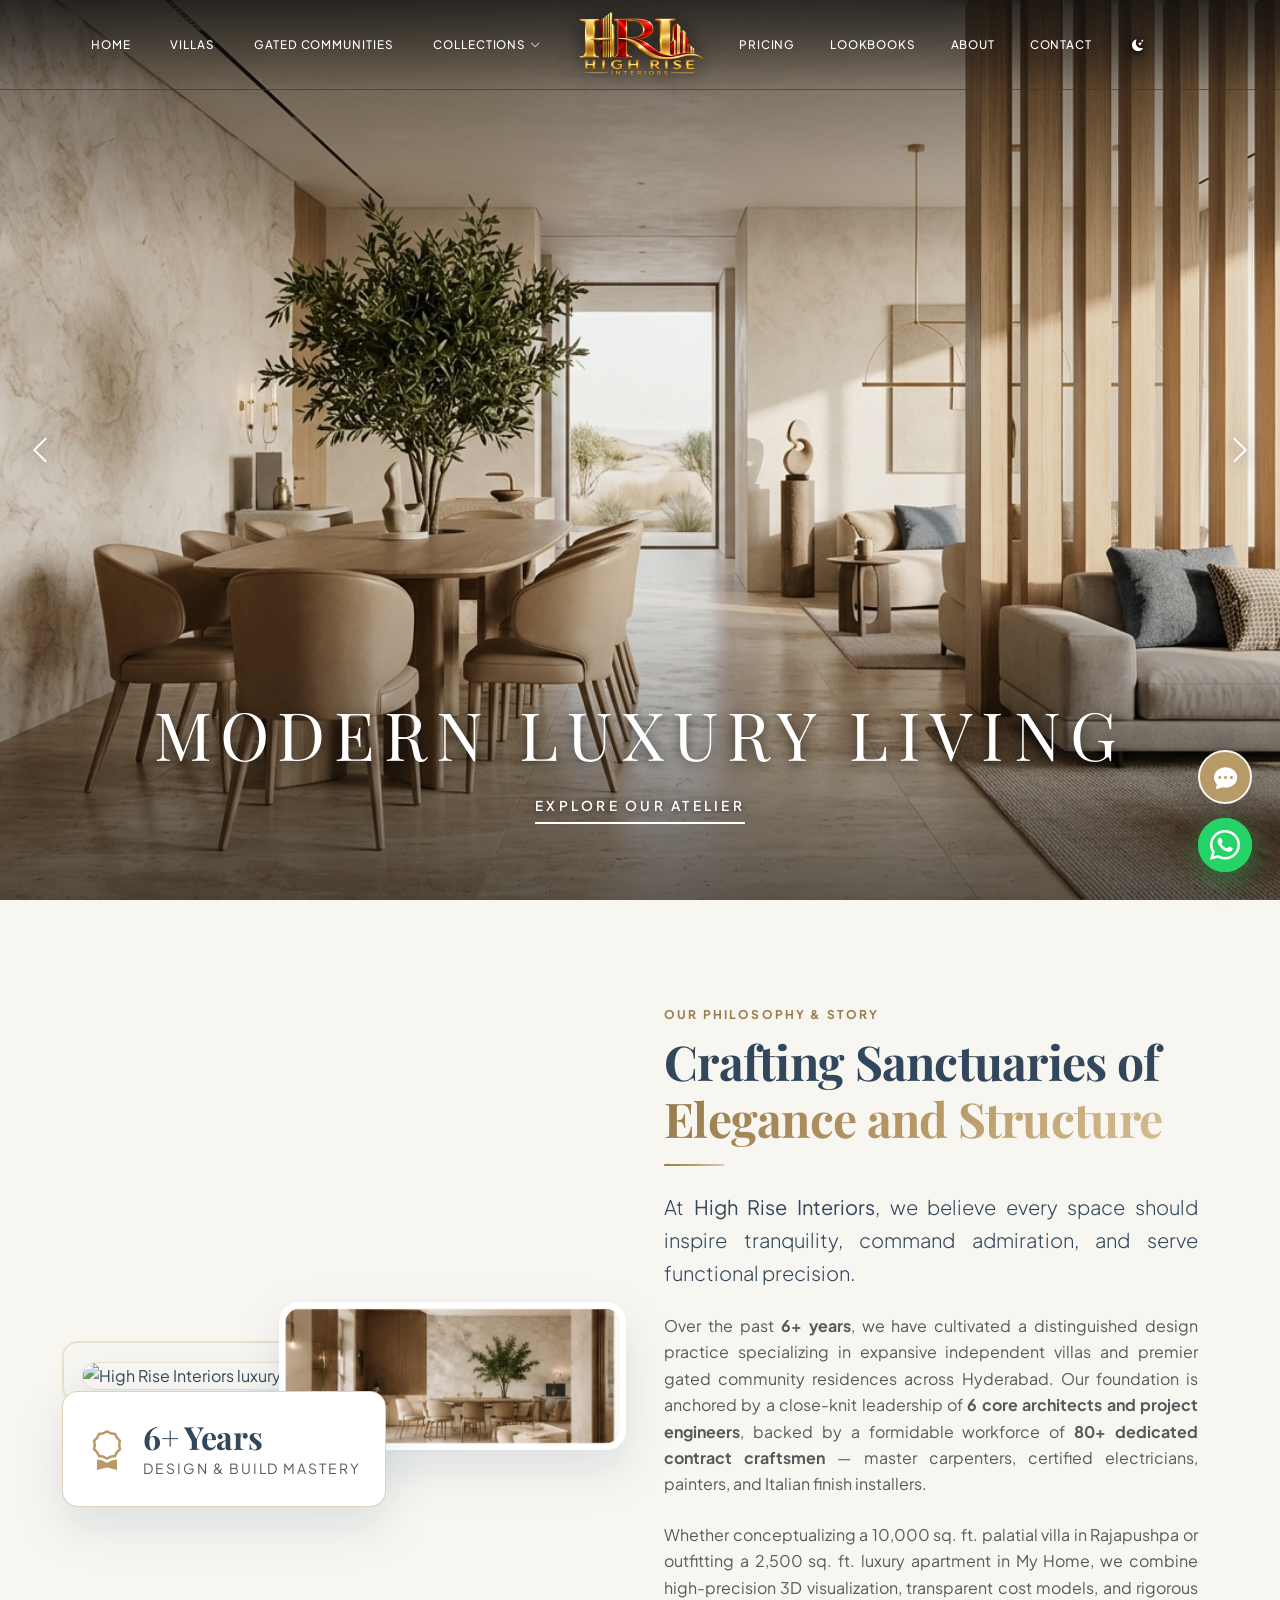
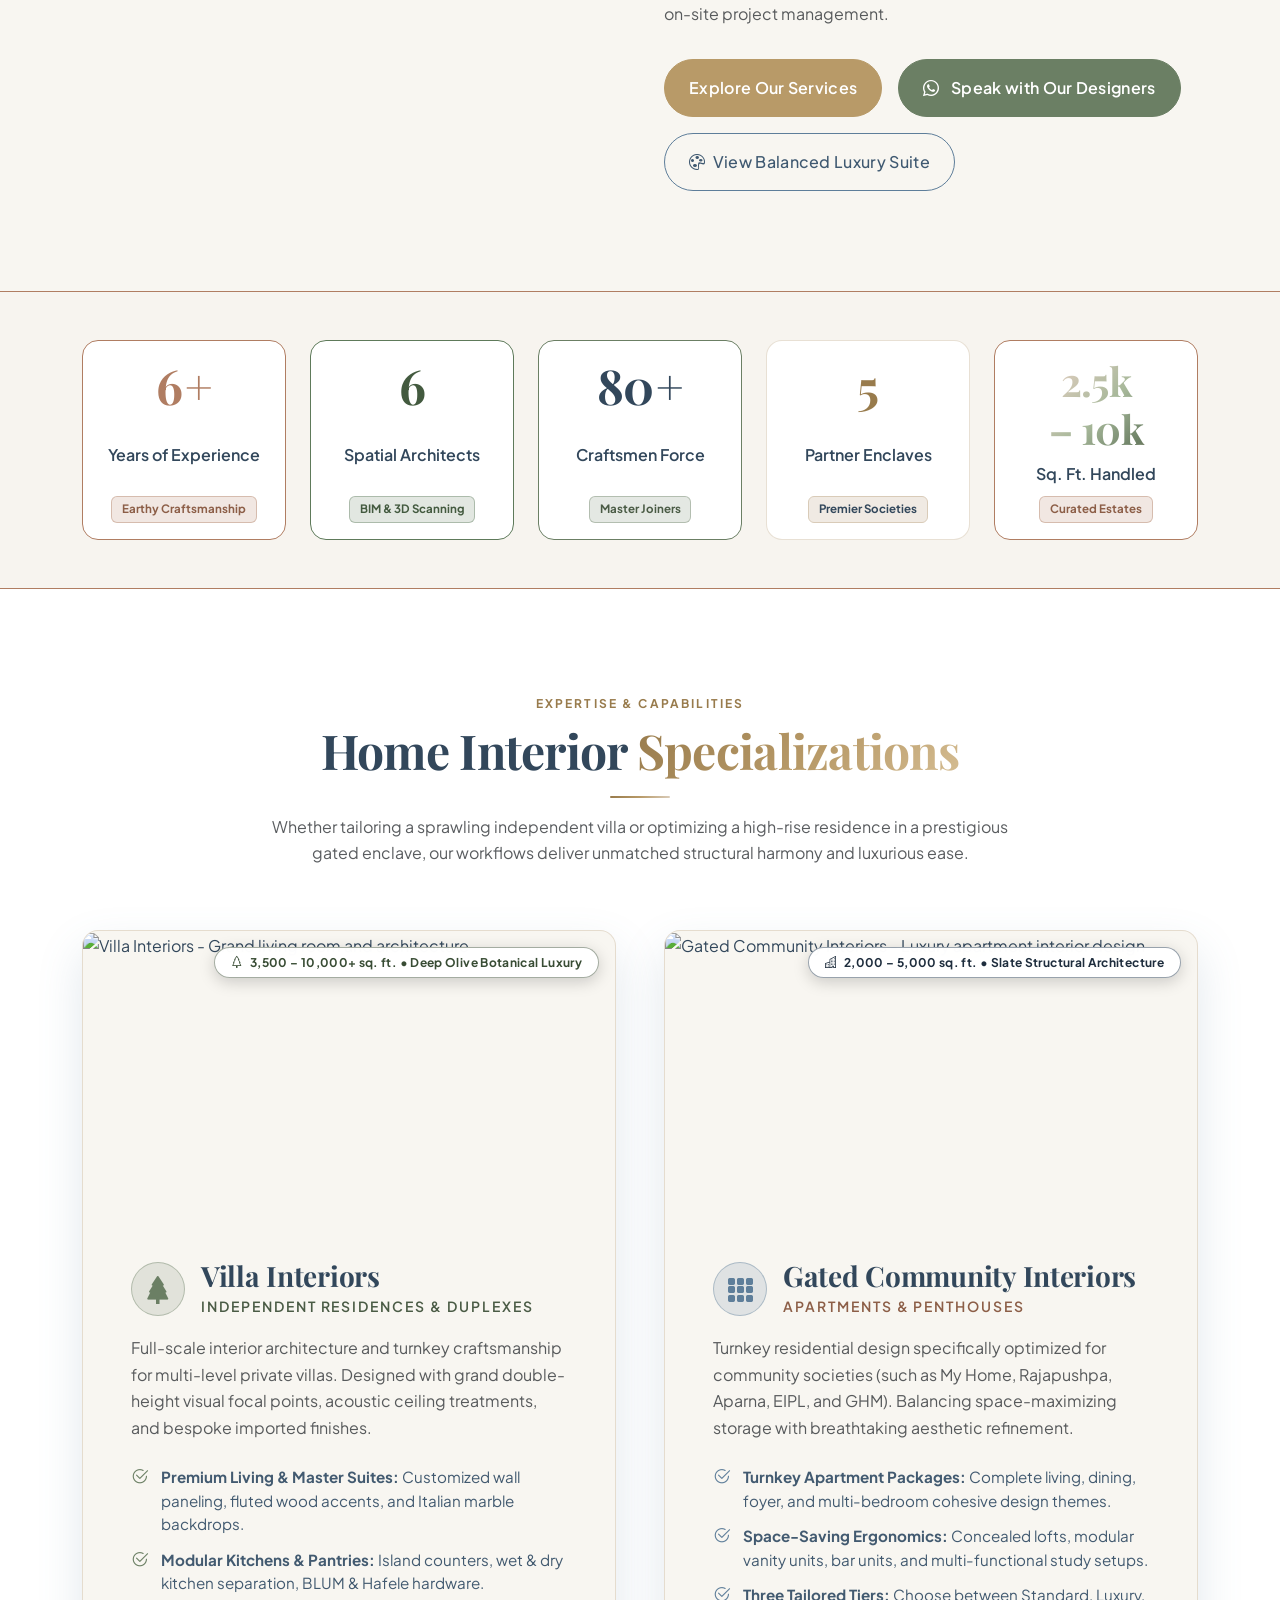
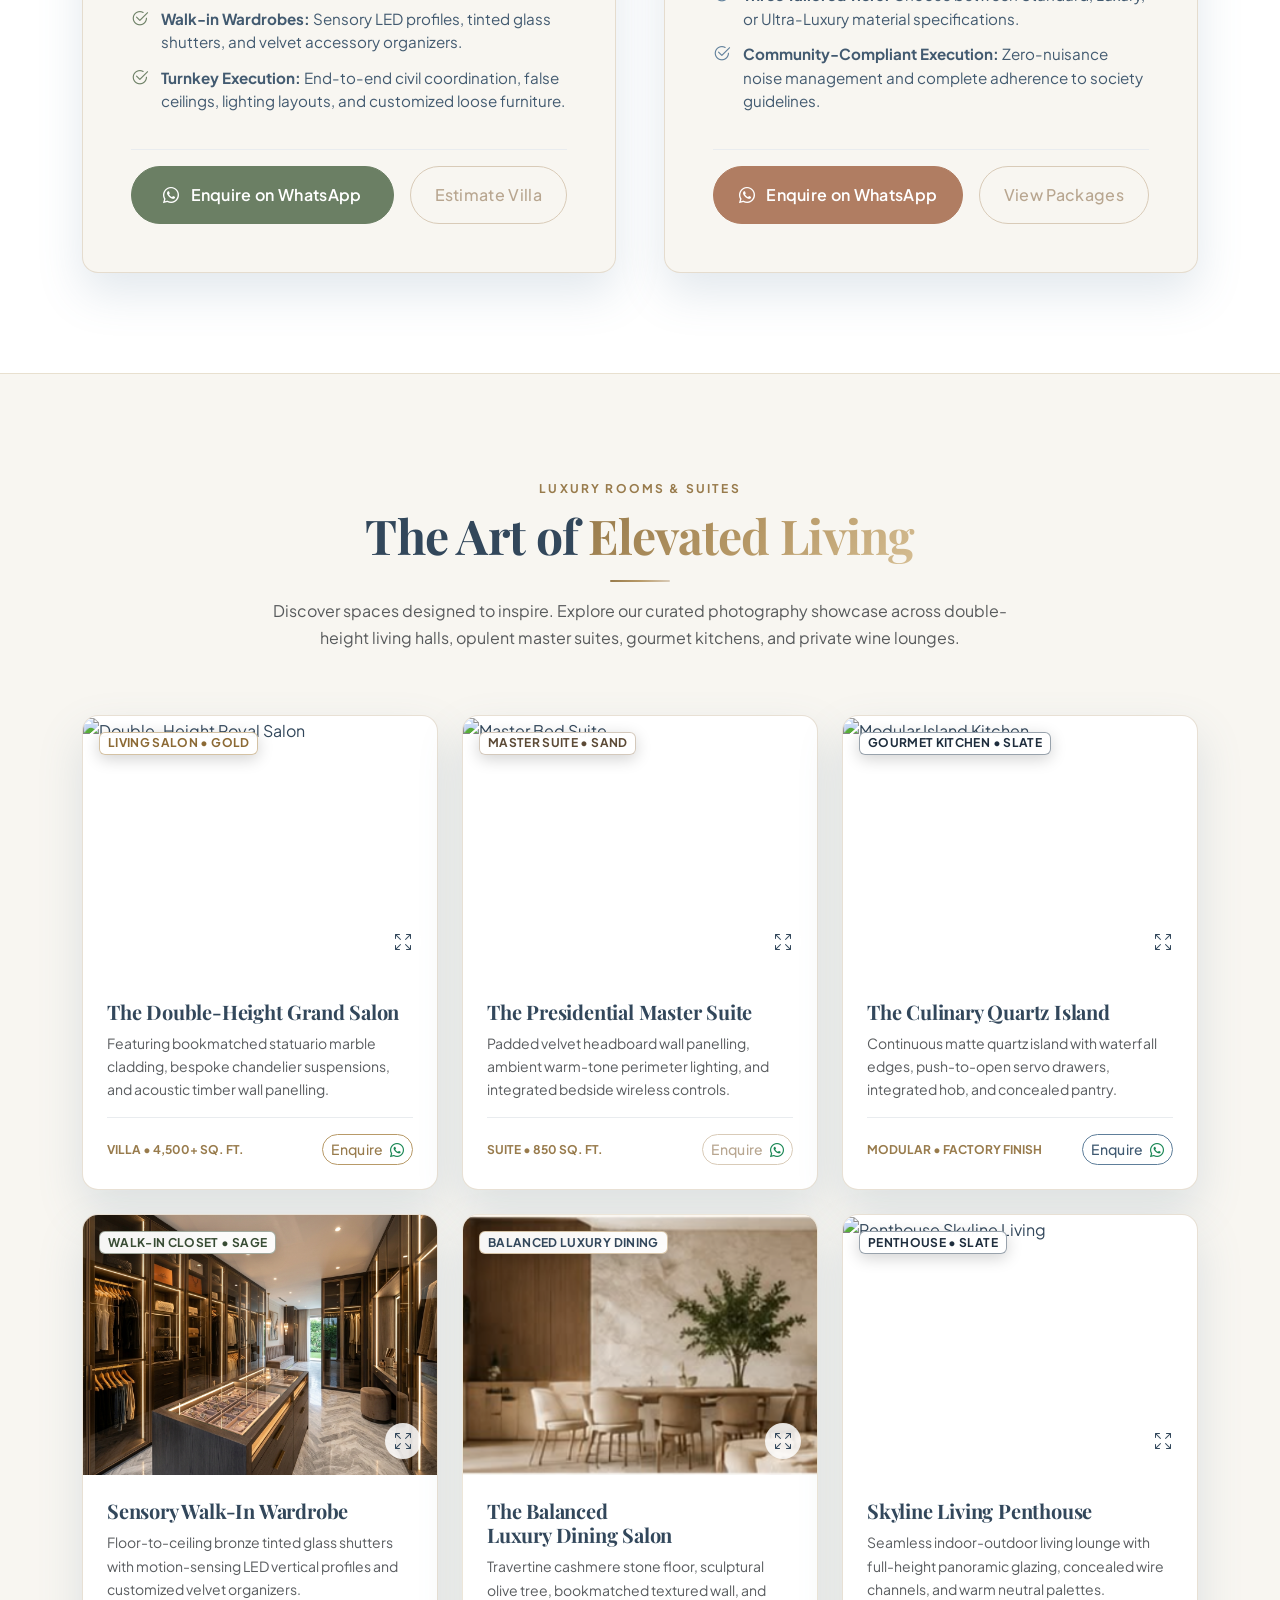
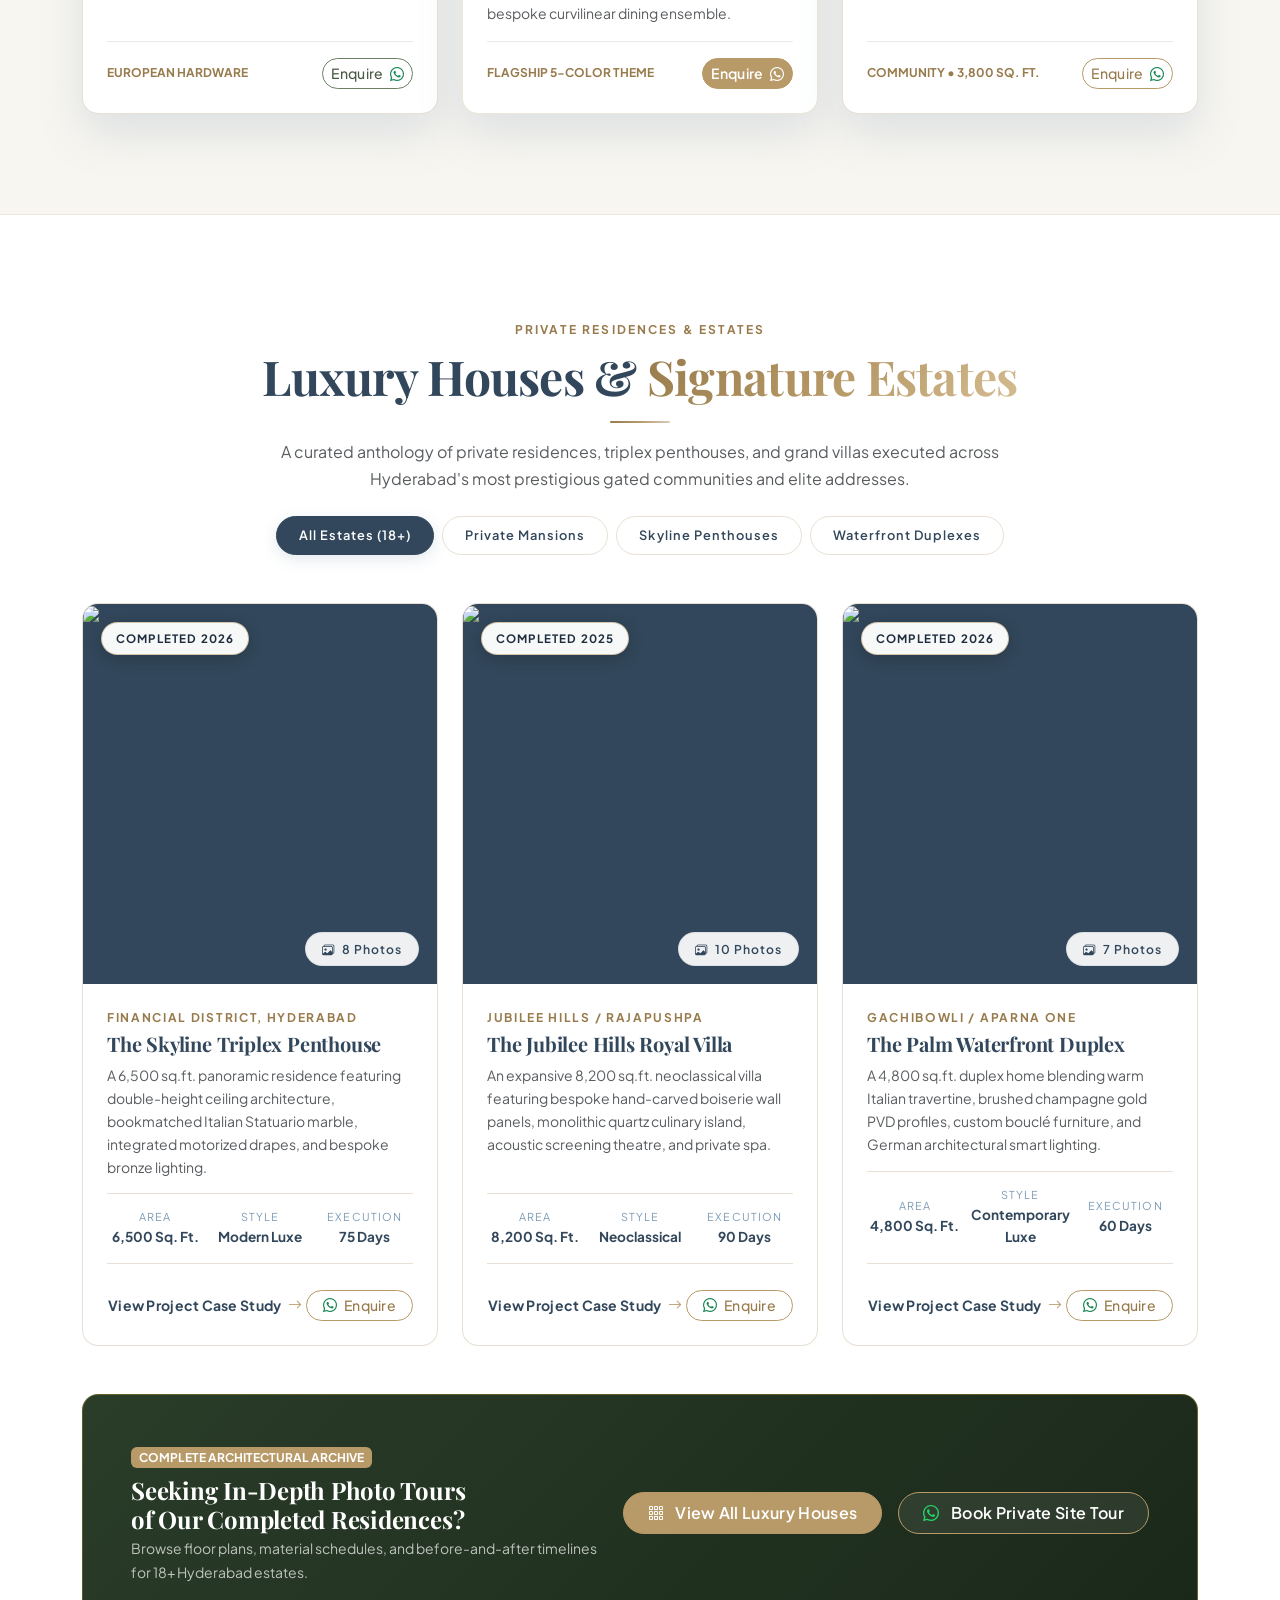
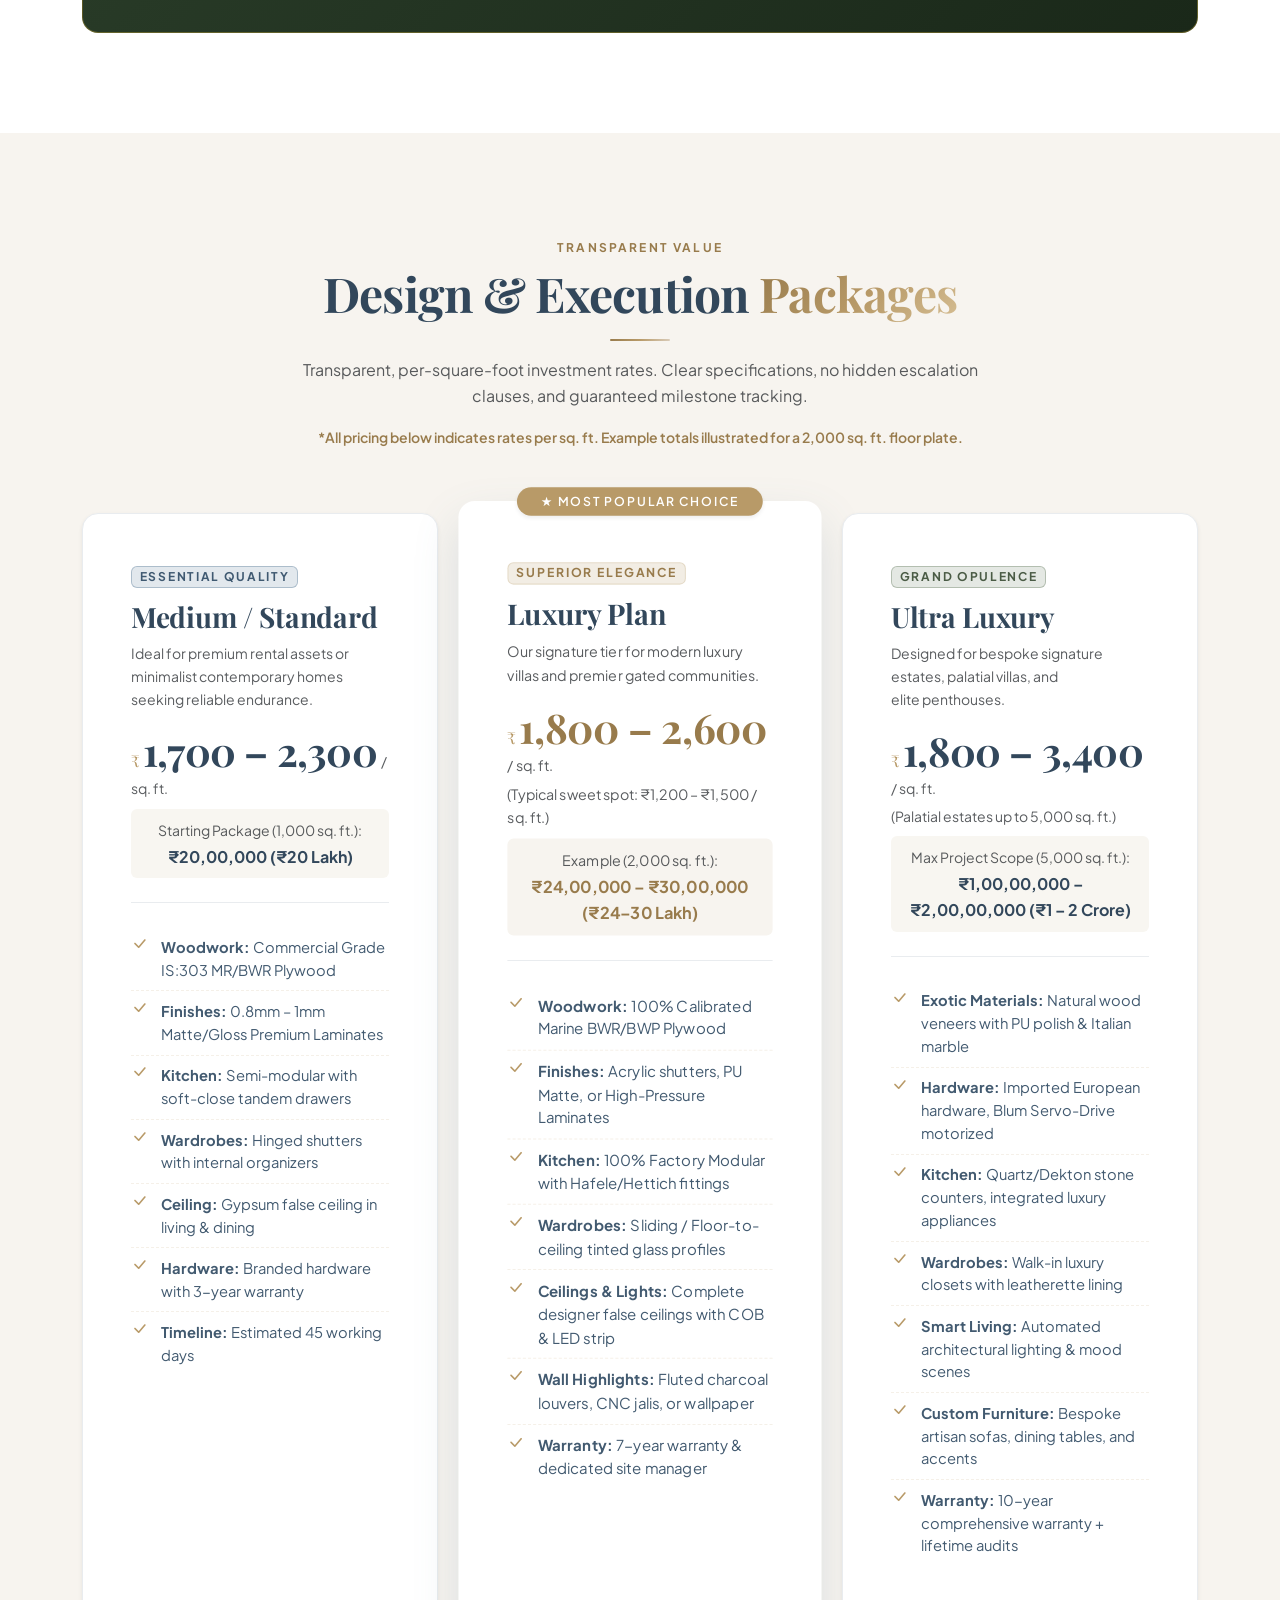
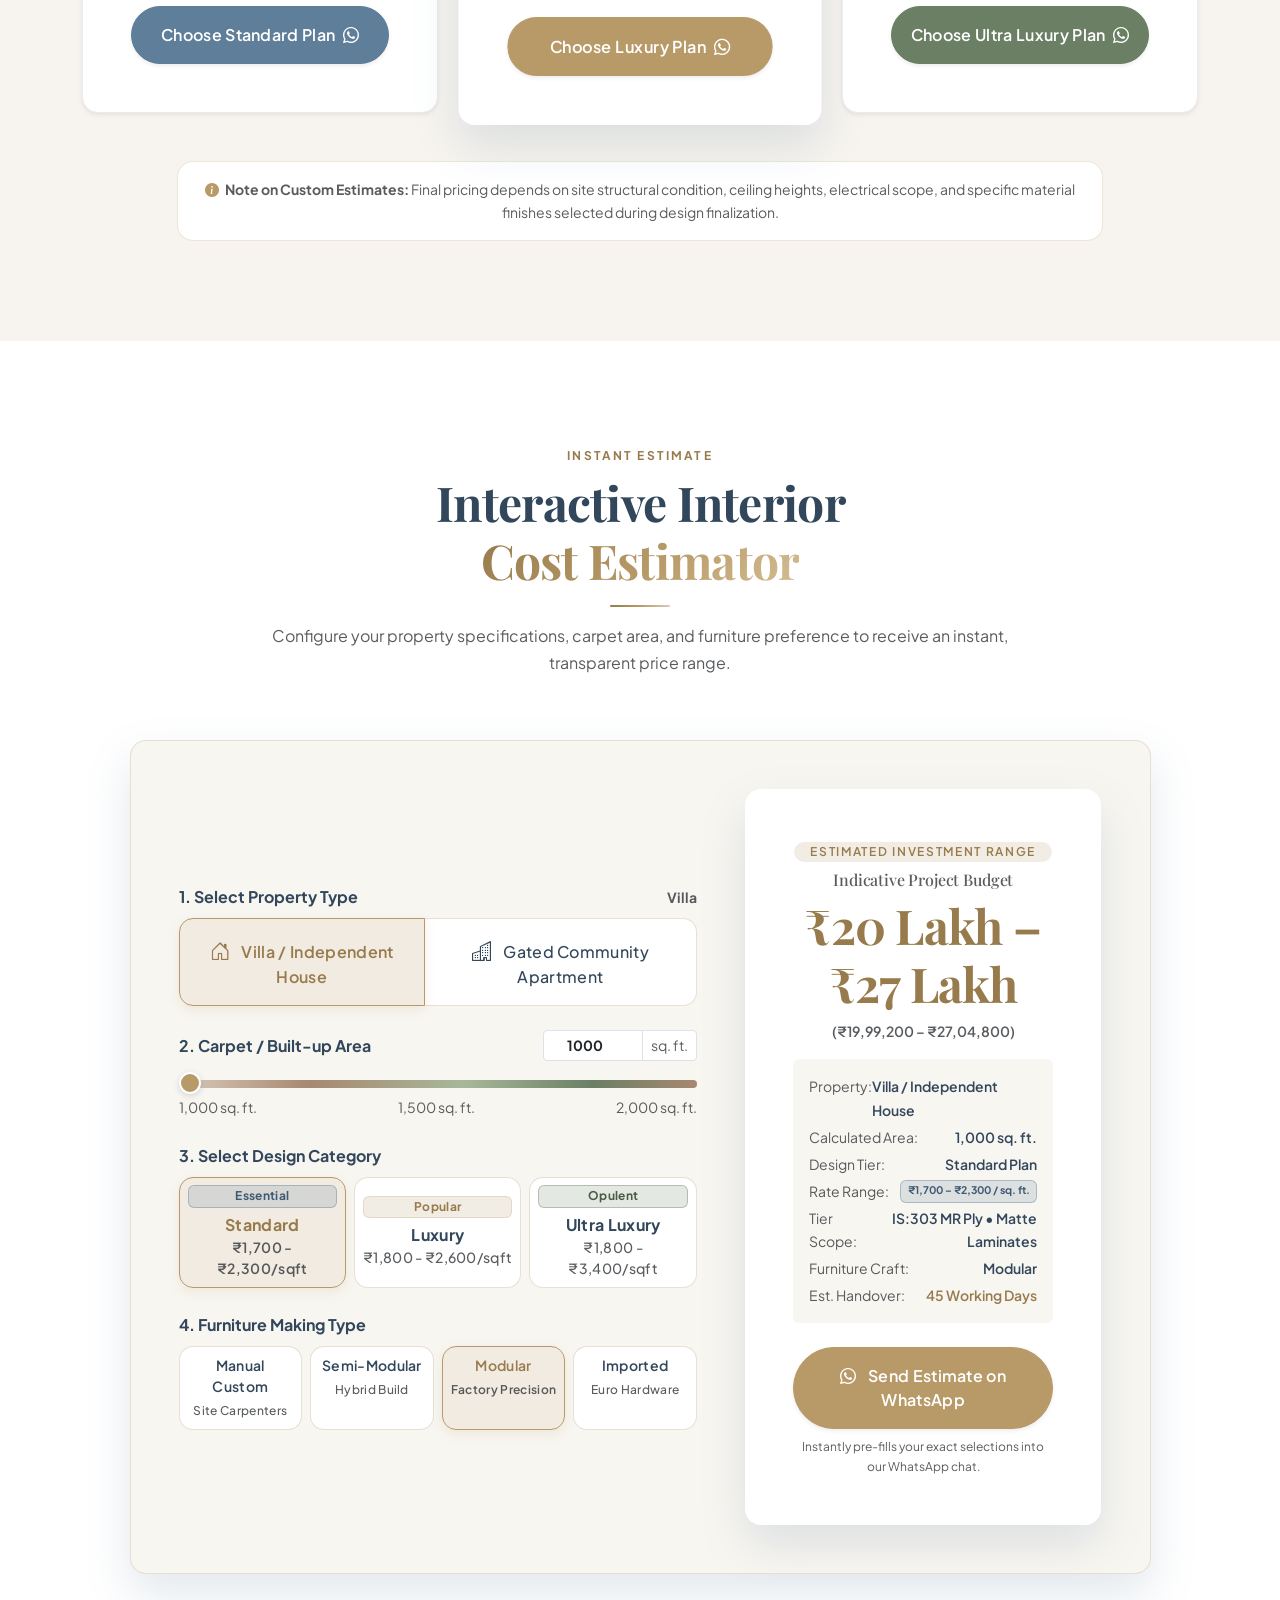
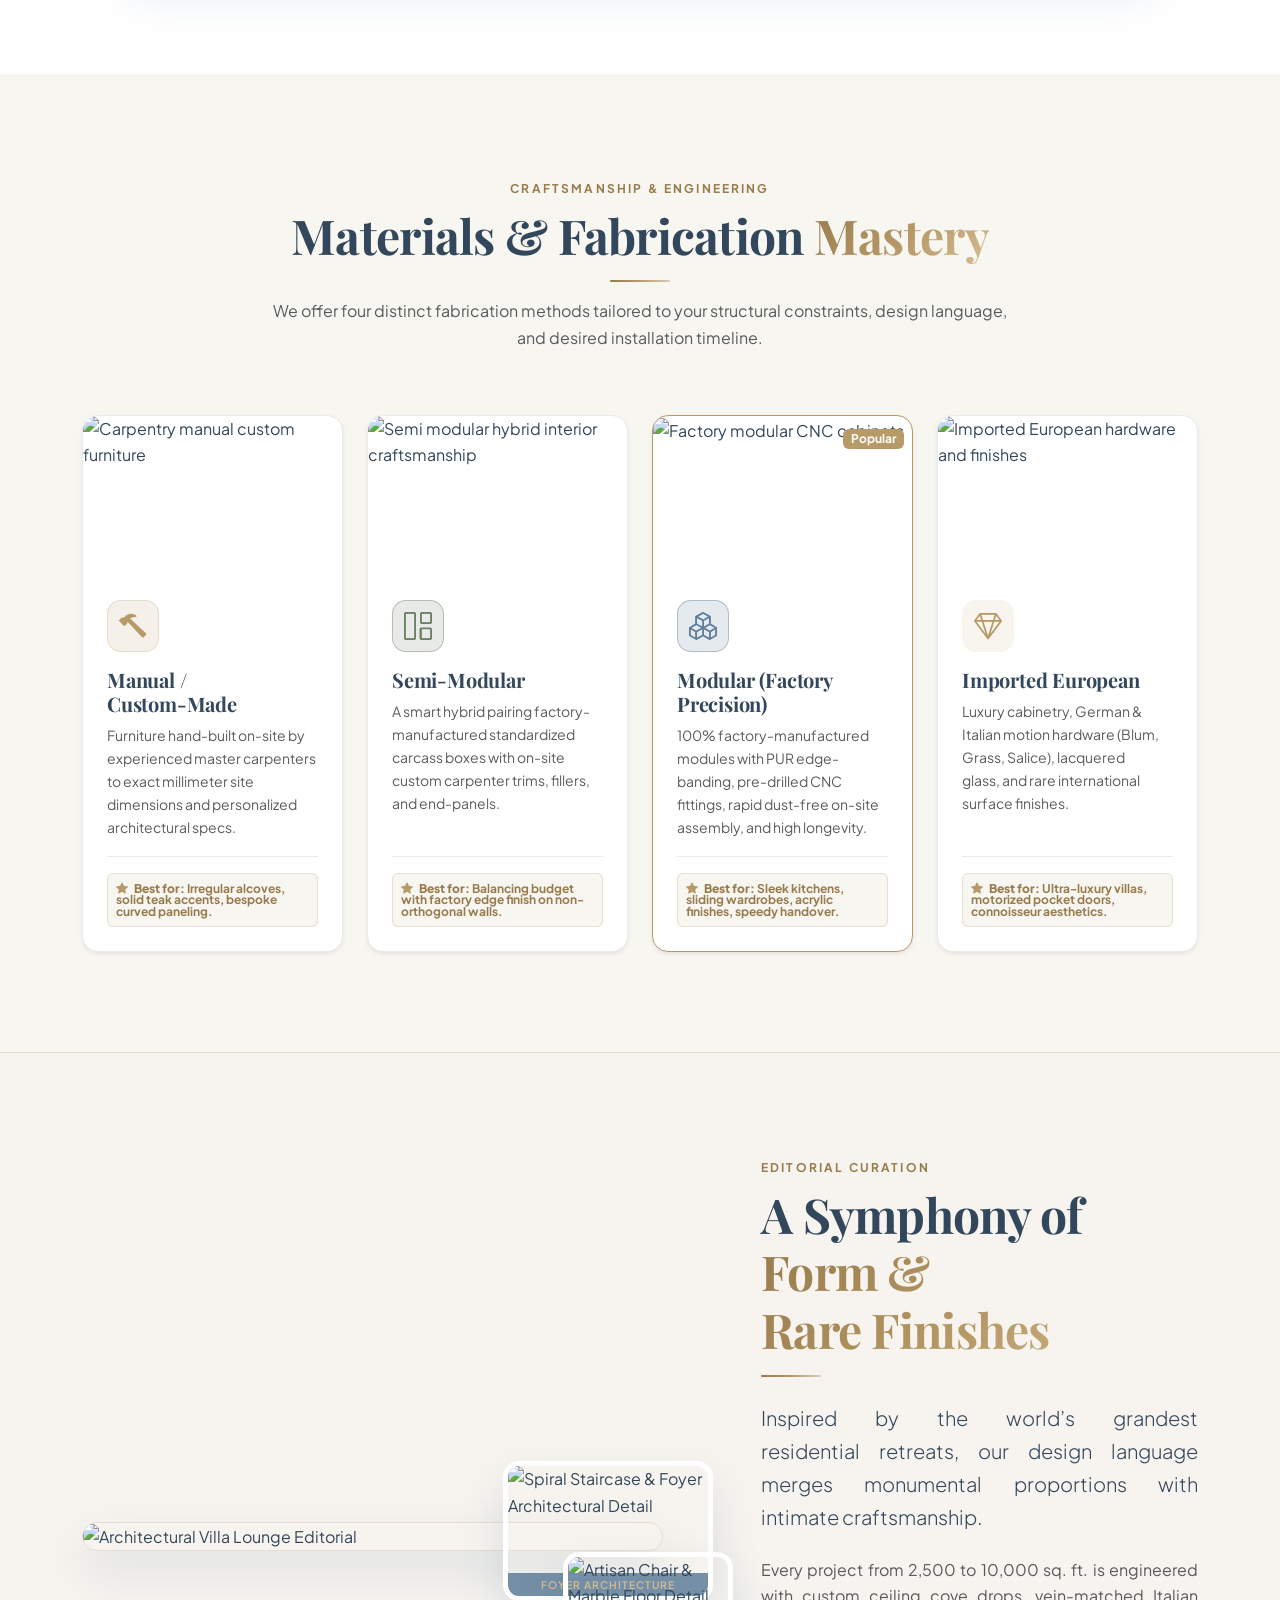
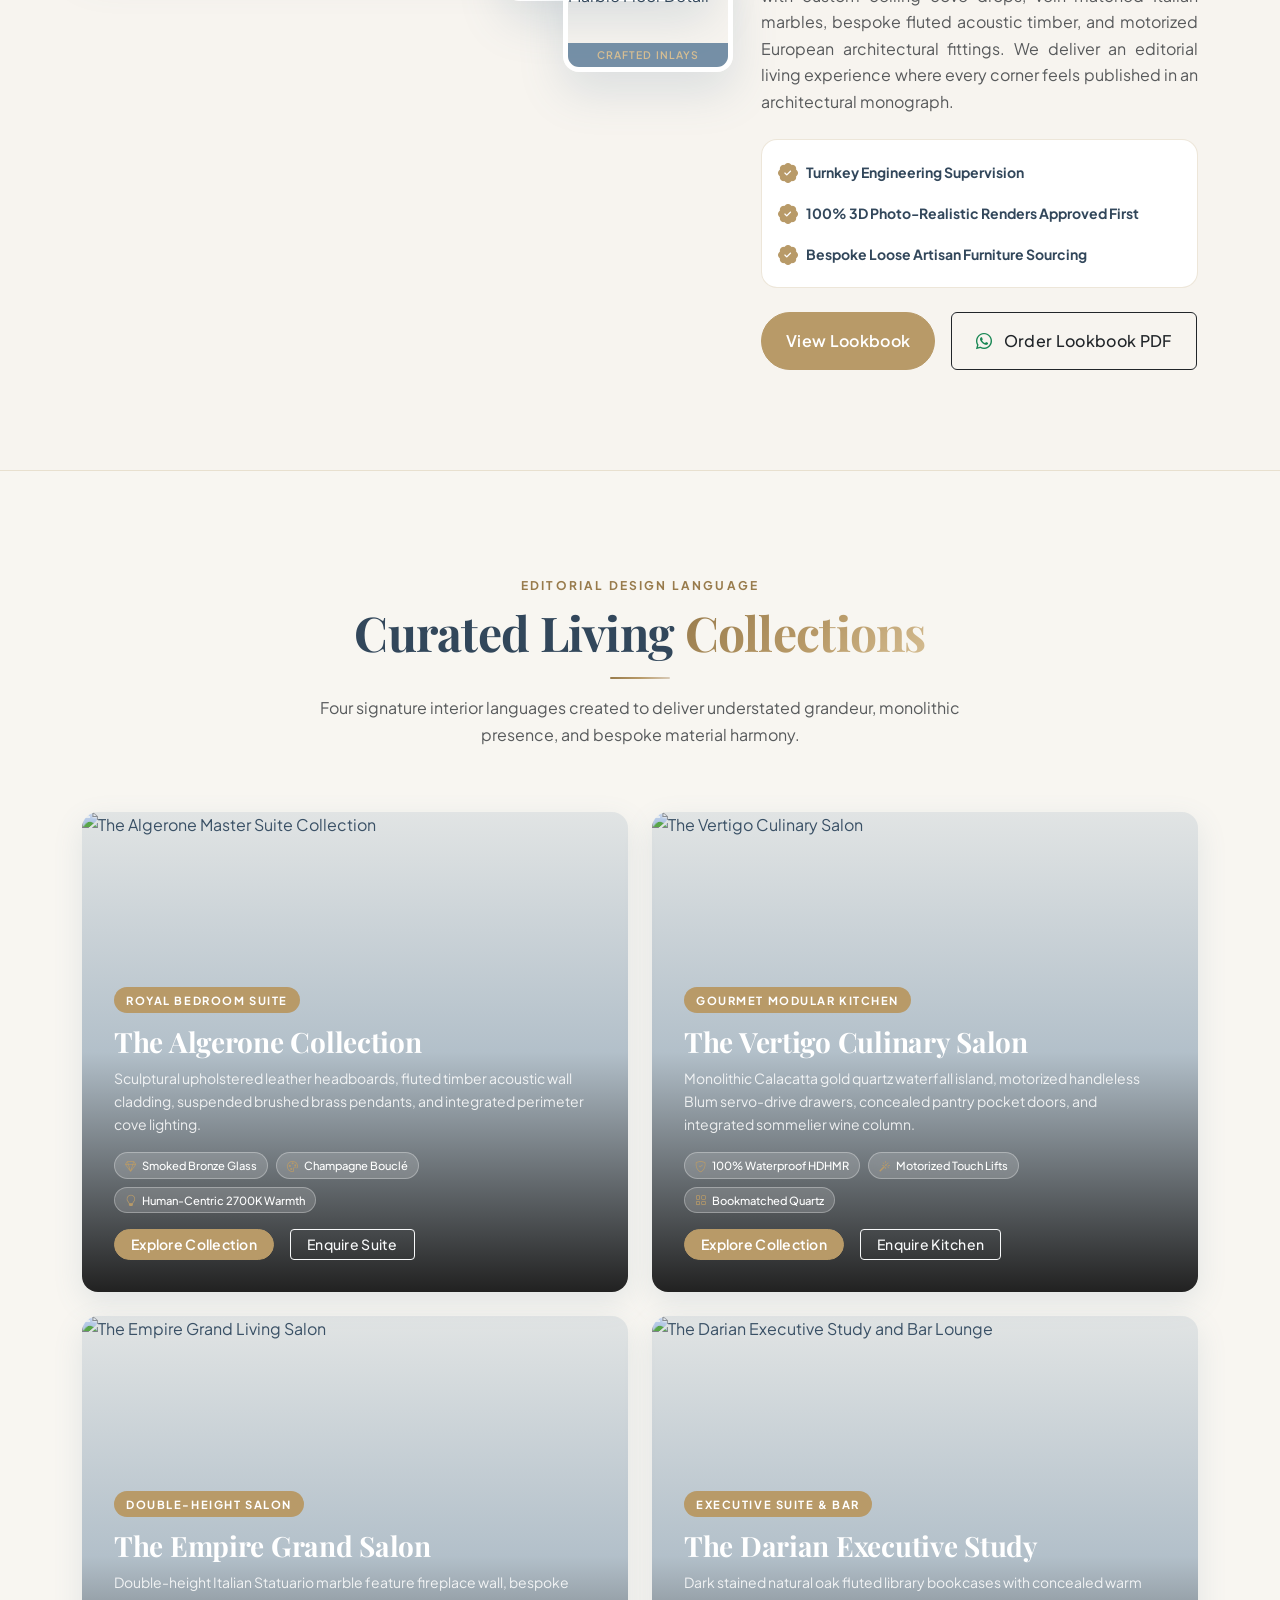
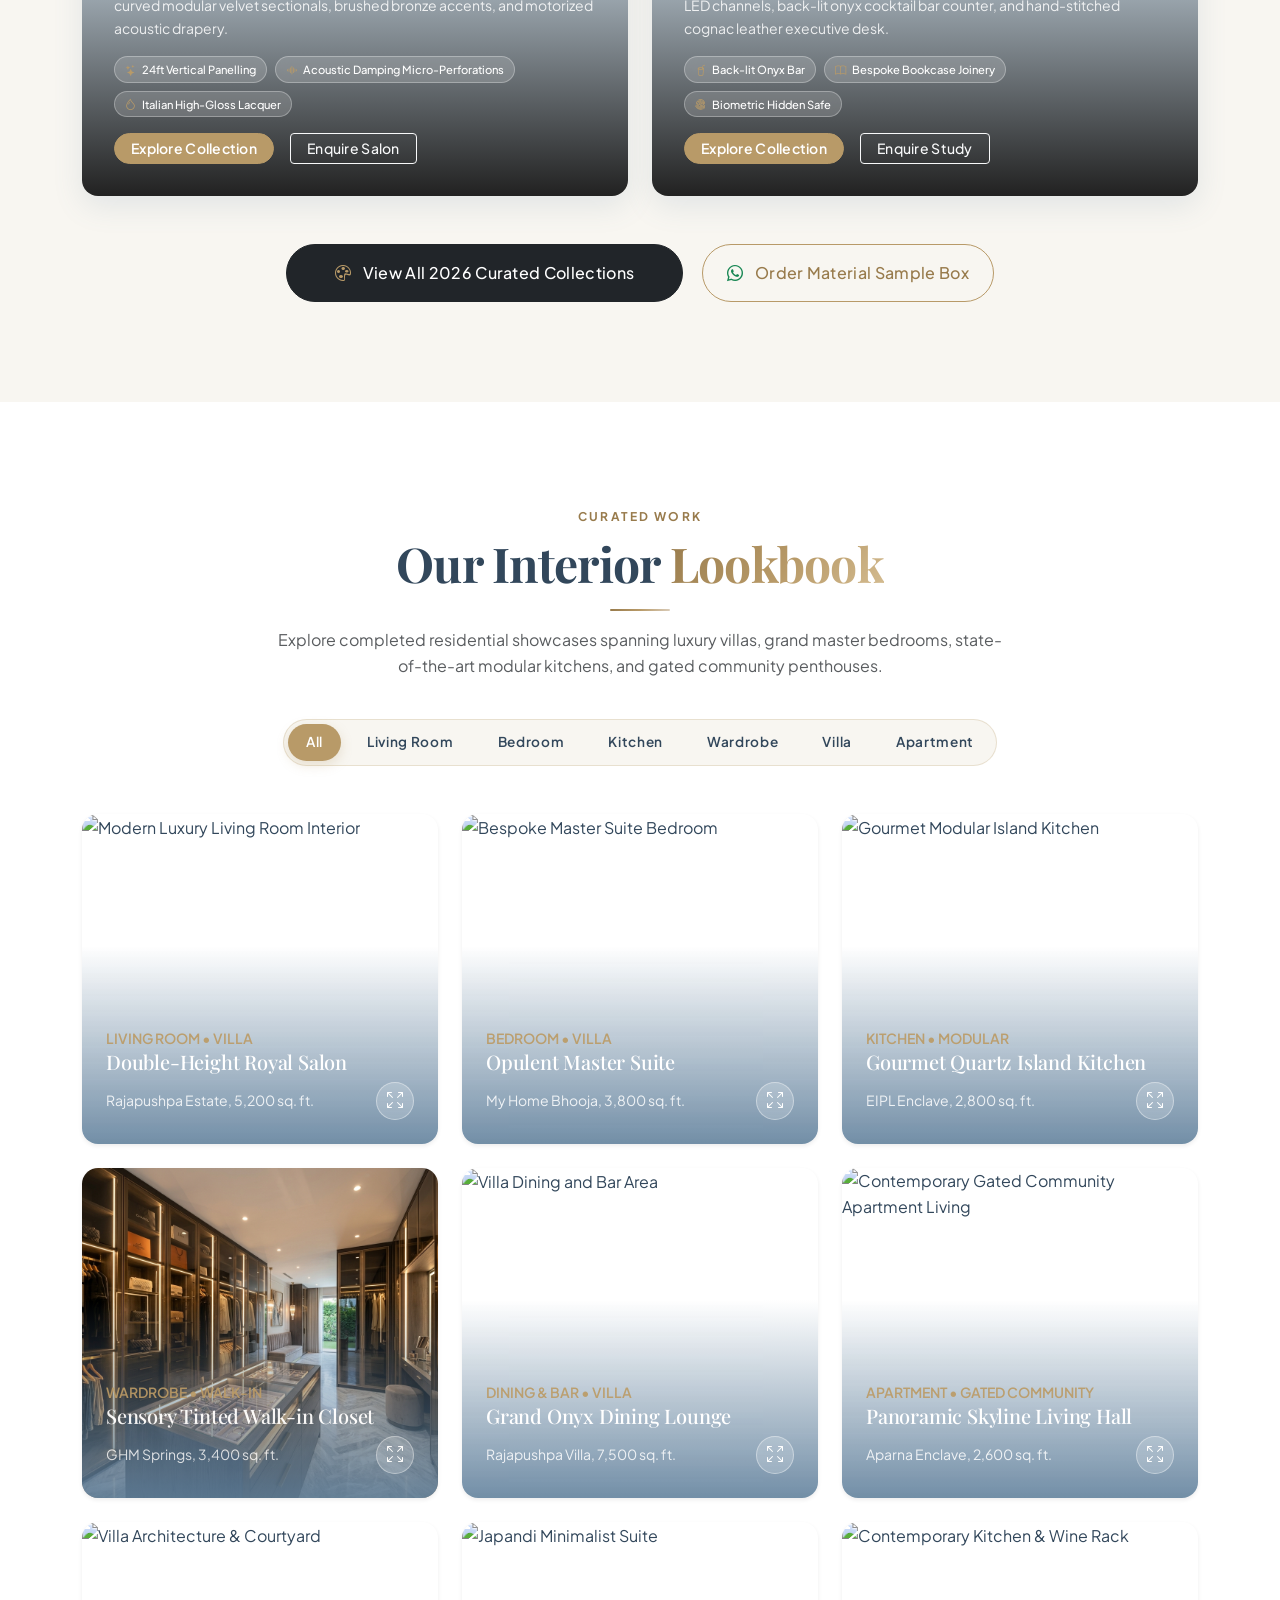
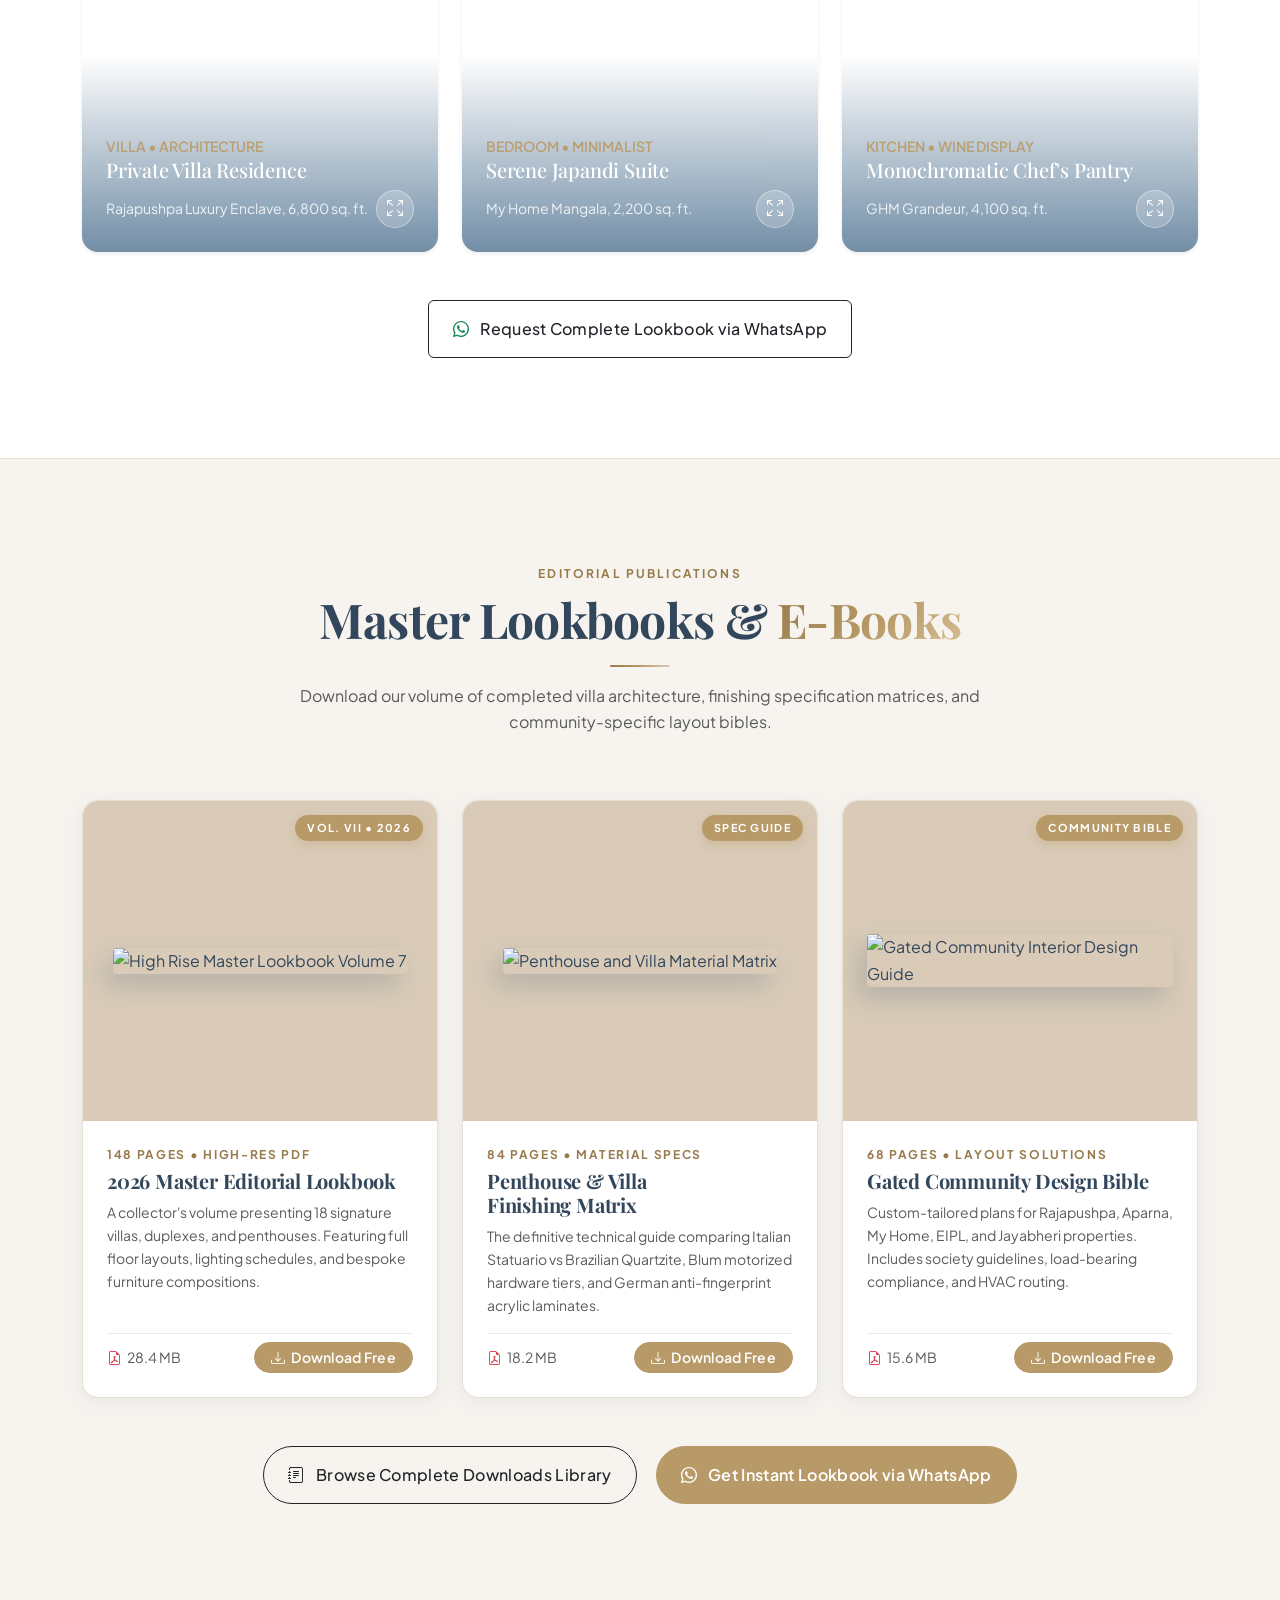
==== commit d4bca13a: "Apply text-align: justify to #about and #editorial section paragraphs and update CSS version to 3.5" ====
--- a/index.html
+++ b/index.html
@@ -260,7 +260,7 @@
   <link rel="stylesheet" href="https://cdnjs.cloudflare.com/ajax/libs/aos/2.3.4/aos.css">
 
   <!-- Custom Stylesheet -->
-  <link rel="stylesheet" href="css/style.css?v=3.3">
+  <link rel="stylesheet" href="css/style.css?v=3.5">
 
   <!-- Theme Initialization (Prevents flash of unstyled theme) -->
   <script>
@@ -682,18 +682,18 @@
             </h2>
             <div class="gold-divider mb-4"></div>
 
-            <p class="lead text-charcoal mb-4">
+            <p class="lead text-charcoal mb-4" style="text-align: justify; text-justify: inter-word;">
               At <strong>High Rise Interiors</strong>, we believe every space should inspire tranquility, command
               admiration, and serve functional precision.
             </p>
-            <p class="text-muted mb-4">
+            <p class="text-muted mb-4" style="text-align: justify; text-justify: inter-word;">
               Over the past <strong>6+ years</strong>, we have cultivated a distinguished design practice specializing
               in expansive independent villas and premier gated community residences across Hyderabad. Our foundation is
               anchored by a close-knit leadership of <strong>6 core architects and project engineers</strong>, backed by
               a formidable workforce of <strong>80+ dedicated contract craftsmen</strong> — master carpenters, certified
               electricians, painters, and Italian finish installers.
             </p>
-            <p class="text-muted mb-4">
+            <p class="text-muted mb-4" style="text-align: justify; text-justify: inter-word;">
               Whether conceptualizing a 10,000 sq. ft. palatial villa in Rajapushpa or outfitting a 2,500 sq. ft. luxury
               apartment in My Home, we combine high-precision 3D visualization, transparent cost models, and rigorous
               on-site project management.
@@ -1873,11 +1873,11 @@
               A Symphony of <span class="text-gold-gradient">Form & Rare Finishes</span>
             </h2>
             <div class="gold-divider mb-4"></div>
-            <p class="lead text-charcoal mb-4">
+            <p class="lead text-charcoal mb-4" style="text-align: justify; text-justify: inter-word;">
               Inspired by the world’s grandest residential retreats, our design language merges monumental proportions
               with intimate craftsmanship.
             </p>
-            <p class="text-muted mb-4">
+            <p class="text-muted mb-4" style="text-align: justify; text-justify: inter-word;">
               Every project from 2,500 to 10,000 sq. ft. is engineered with custom ceiling cove drops, vein-matched
               Italian marbles, bespoke fluted acoustic timber, and motorized European architectural fittings. We deliver
               an editorial living experience where every corner feels published in an architectural monograph.
@@ -2705,7 +2705,7 @@
                   <i class="bi bi-star-fill"></i>
                   <i class="bi bi-star-fill"></i>
                 </div>
-                <blockquote class="testimonial-quote text-charcoal fst-italic mb-4 flex-grow-1">
+                <blockquote class="testimonial-quote text-charcoal fst-italic mb-4 flex-grow-1" style="text-align: justify; text-justify: inter-word;">
                   "High Rise Interiors completed our 4,200 sq. ft. villa interior in Rajapushpa right on schedule. The
                   double-height paneling and Hafele modular kitchen were executed with impeccable precision. Their
                   6-member engineering team kept us updated every single week."
@@ -2733,7 +2733,7 @@
                   <i class="bi bi-star-fill"></i>
                   <i class="bi bi-star-fill"></i>
                 </div>
-                <blockquote class="testimonial-quote text-charcoal fst-italic mb-4 flex-grow-1">
+                <blockquote class="testimonial-quote text-charcoal fst-italic mb-4 flex-grow-1" style="text-align: justify; text-justify: inter-word;">
                   "We opted for their Luxury Plan for our 3 BHK in My Home Bhooja. What impressed us most was
                   transparency — no hidden cost escalations. The tinted glass wardrobes with profile lights feel like a
                   luxury boutique hotel."
@@ -2761,7 +2761,7 @@
                   <i class="bi bi-star-fill"></i>
                   <i class="bi bi-star-fill"></i>
                 </div>
-                <blockquote class="testimonial-quote text-charcoal fst-italic mb-4 flex-grow-1">
+                <blockquote class="testimonial-quote text-charcoal fst-italic mb-4 flex-grow-1" style="text-align: justify; text-justify: inter-word;">
                   "Their large force of 80+ craftsmen really shows when it comes to speed without compromising quality.
                   Our EIPL Enclave duplex handover was achieved in 48 working days. Truly commendable professionalism."
                 </blockquote>
--- a/css/style.css
+++ b/css/style.css
@@ -3099,13 +3099,20 @@
   flex-shrink: 0;
 }
 
-.testimonial-card .testimonial-quote {
+.testimonial-card .testimonial-quote,
+.testimonial-quote {
   flex-grow: 1 !important;
   margin-bottom: 1.5rem !important;
   text-align: justify !important;
-  text-justify: inter-word;
-  text-align-last: left;
+  text-justify: inter-word !important;
+  text-align-last: left !important;
   line-height: 1.68 !important;
+}
+
+.text-justify {
+  text-align: justify !important;
+  text-justify: inter-word !important;
+  text-align-last: left !important;
 }
 
 .testimonial-author-block,
@@ -6152,16 +6159,21 @@
 #about .section-badge,
 #about .section-title,
 #about .gold-divider,
-#about p,
-#about .lead,
 #editorial .section-badge,
 #editorial .section-title,
-#editorial .gold-divider,
-#editorial p,
-#editorial .lead {
+#editorial .gold-divider {
   text-align: left !important;
   margin-left: 0 !important;
   margin-right: auto !important;
+}
+
+#about p,
+#about .lead,
+#editorial p,
+#editorial .lead {
+  text-align: justify !important;
+  text-justify: inter-word !important;
+  text-align-last: left !important;
 }
 
 /* --- 4. Flawless Card Body Alignment (All Categories, Rooms, Estates, Materials) --- */
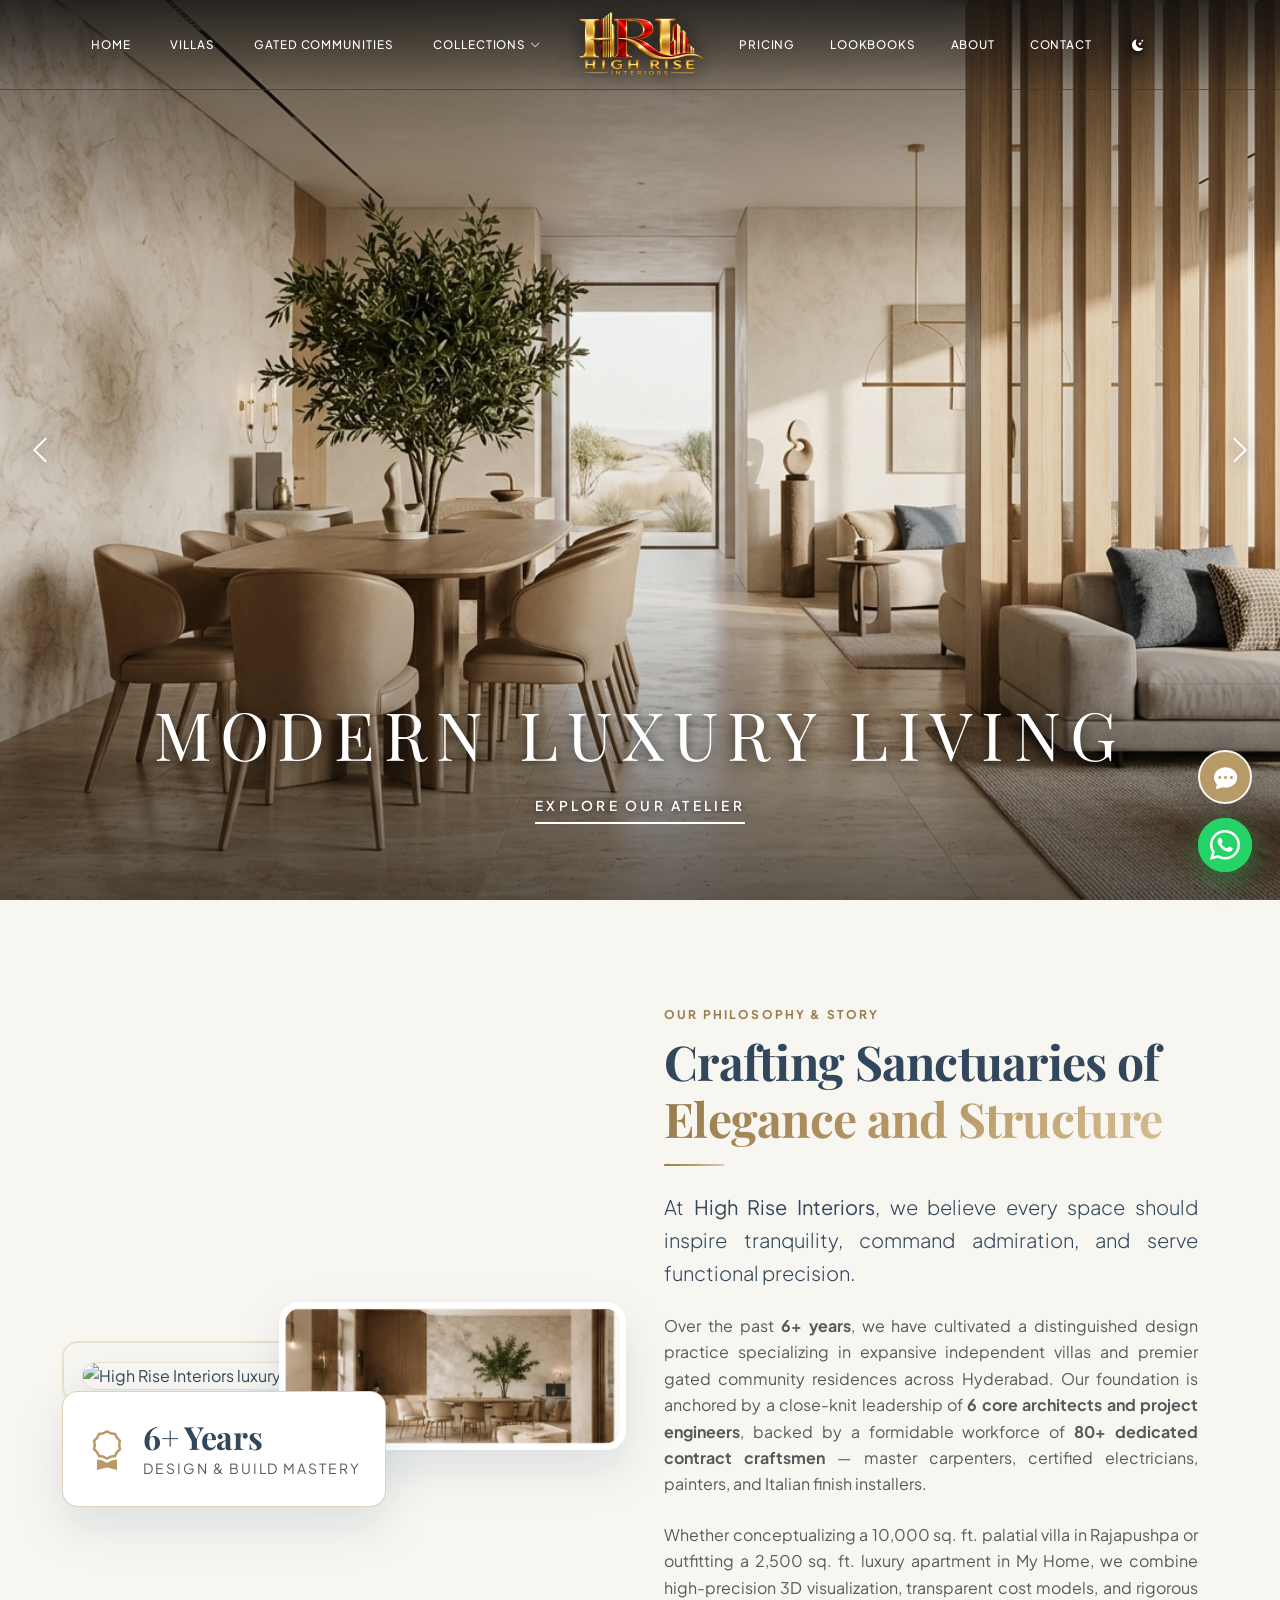
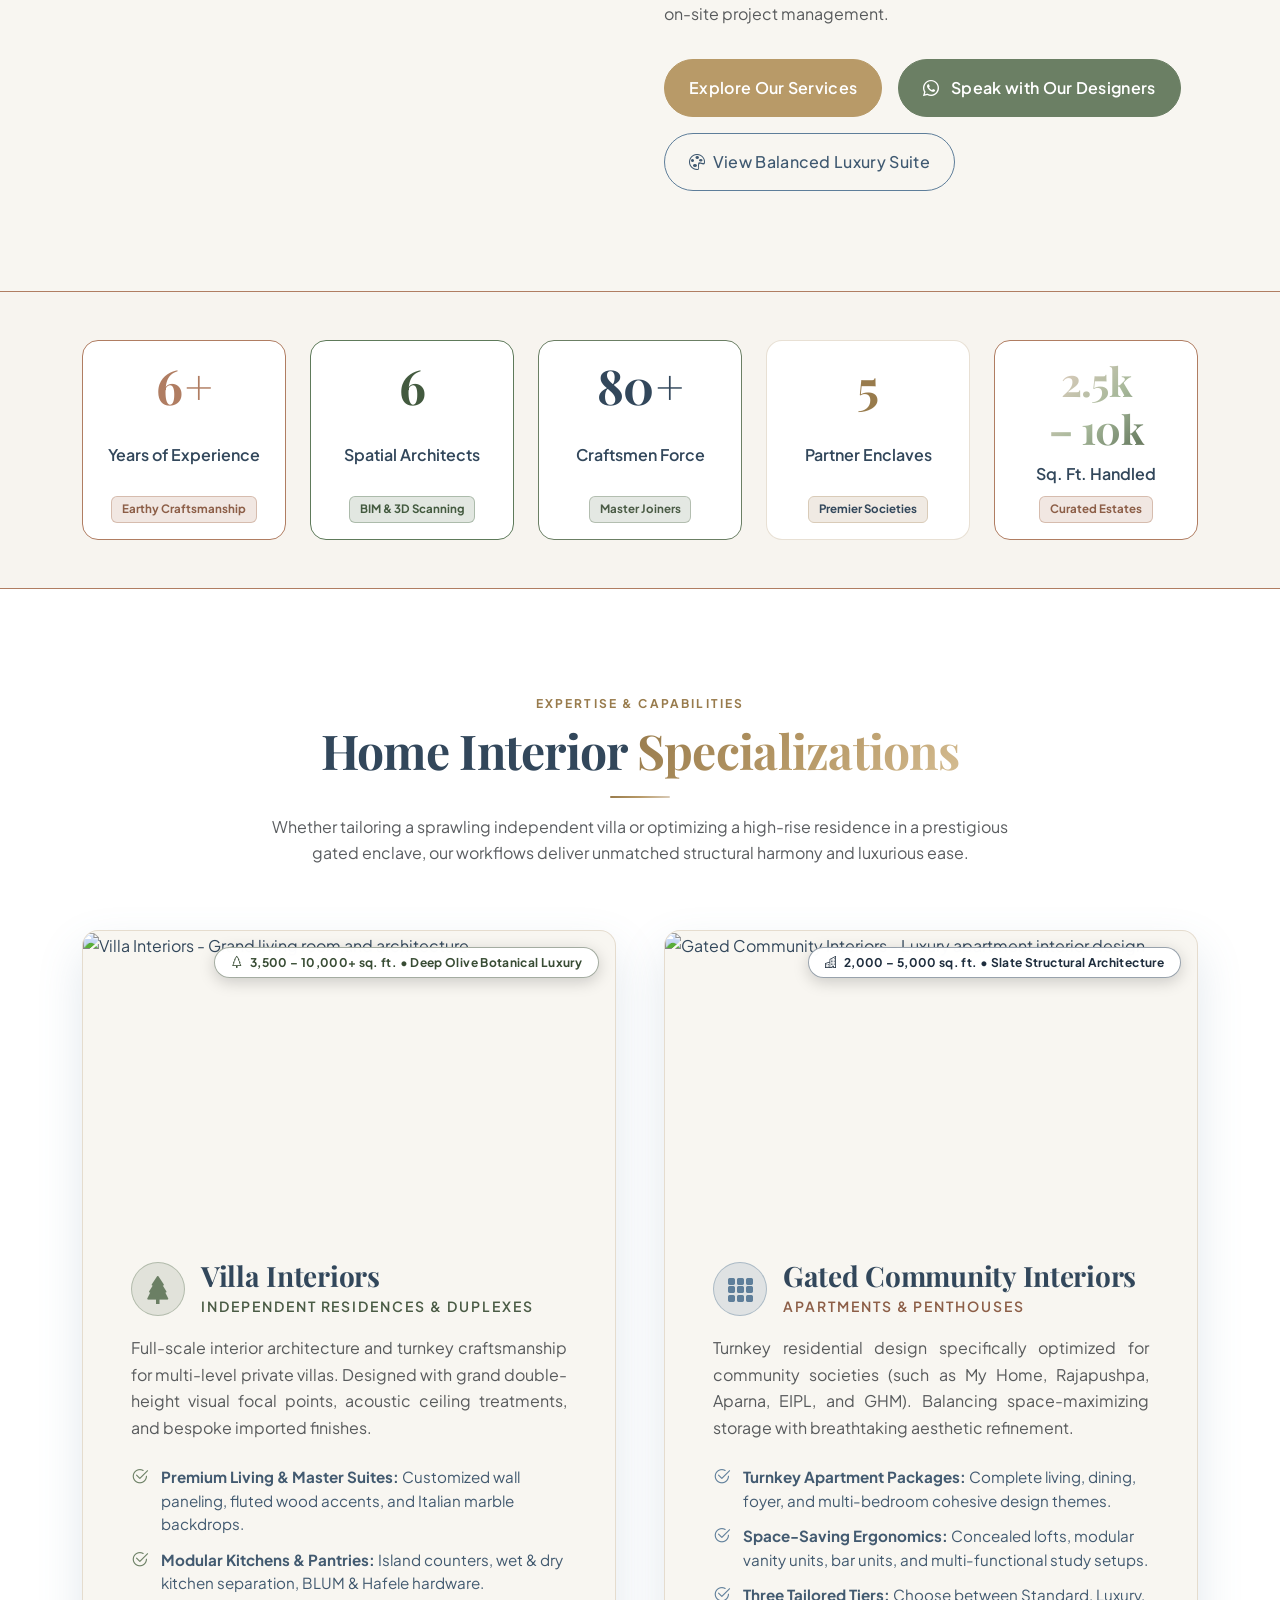
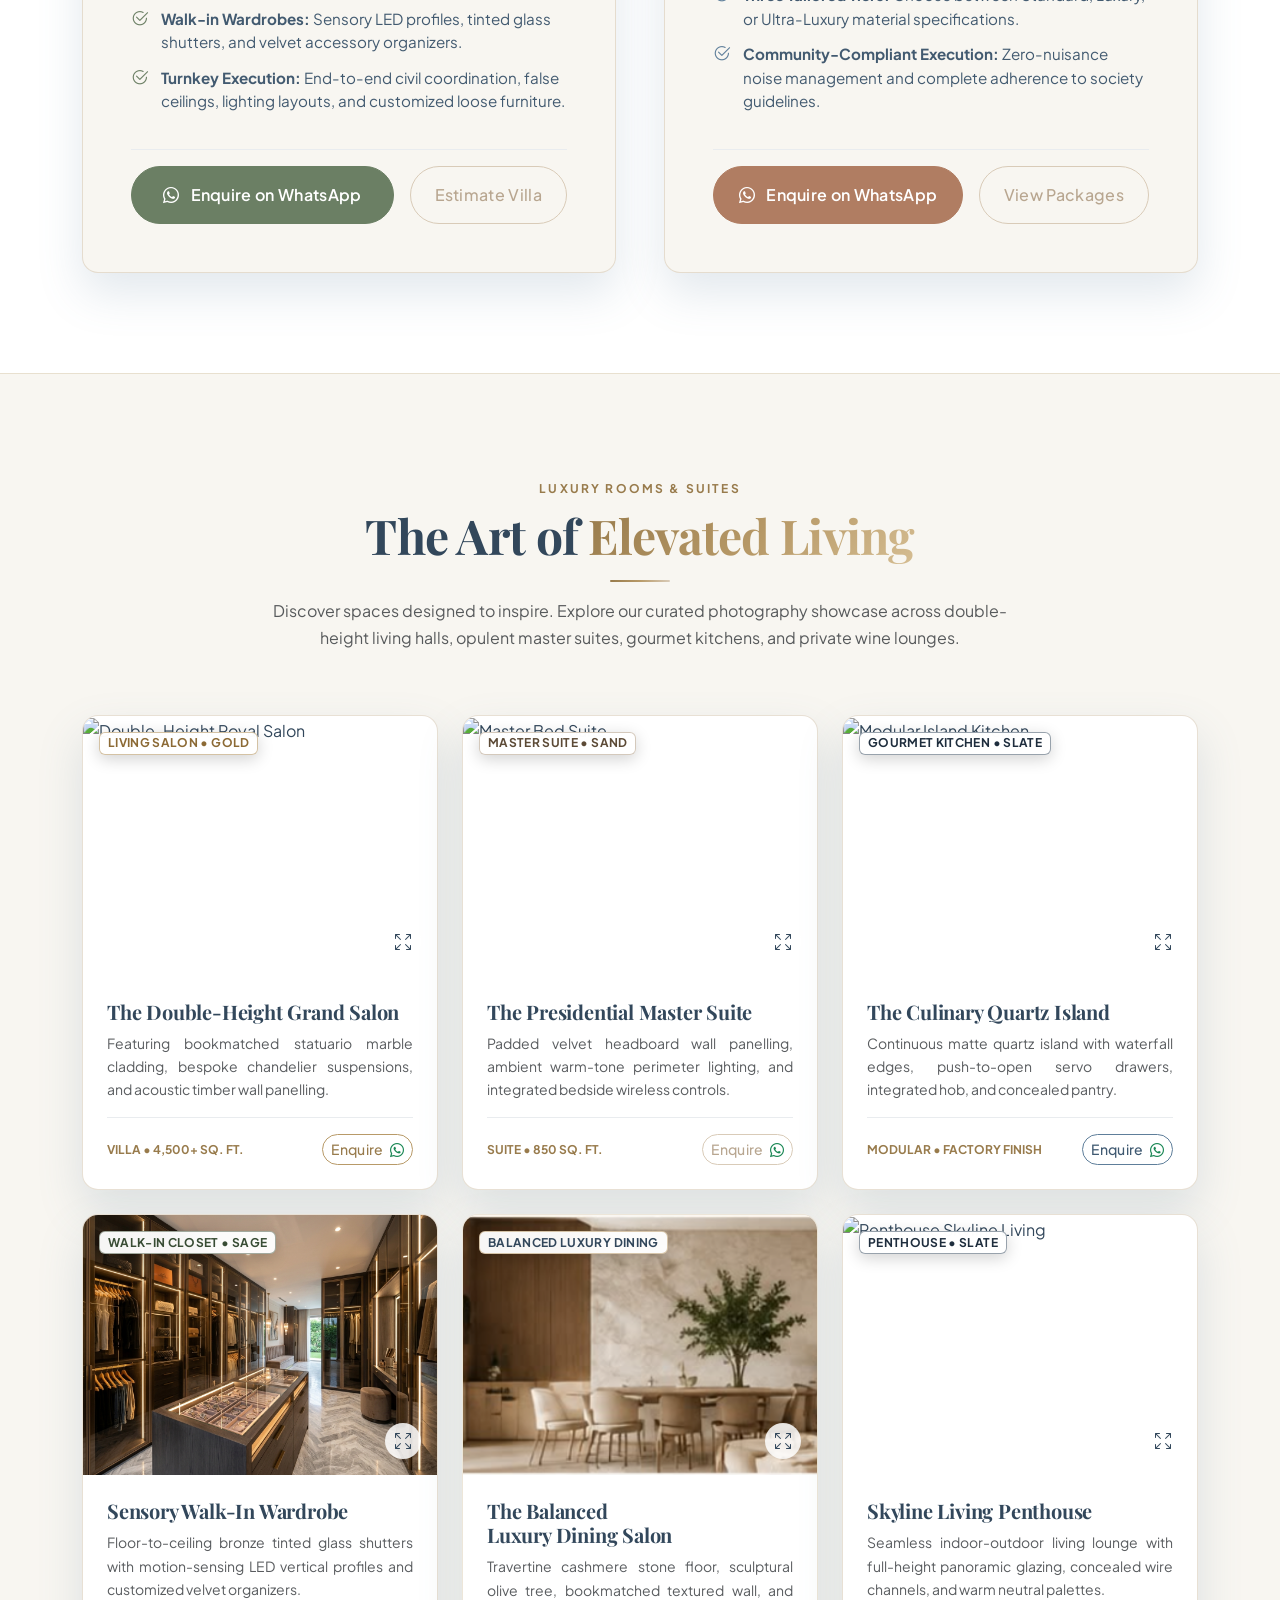
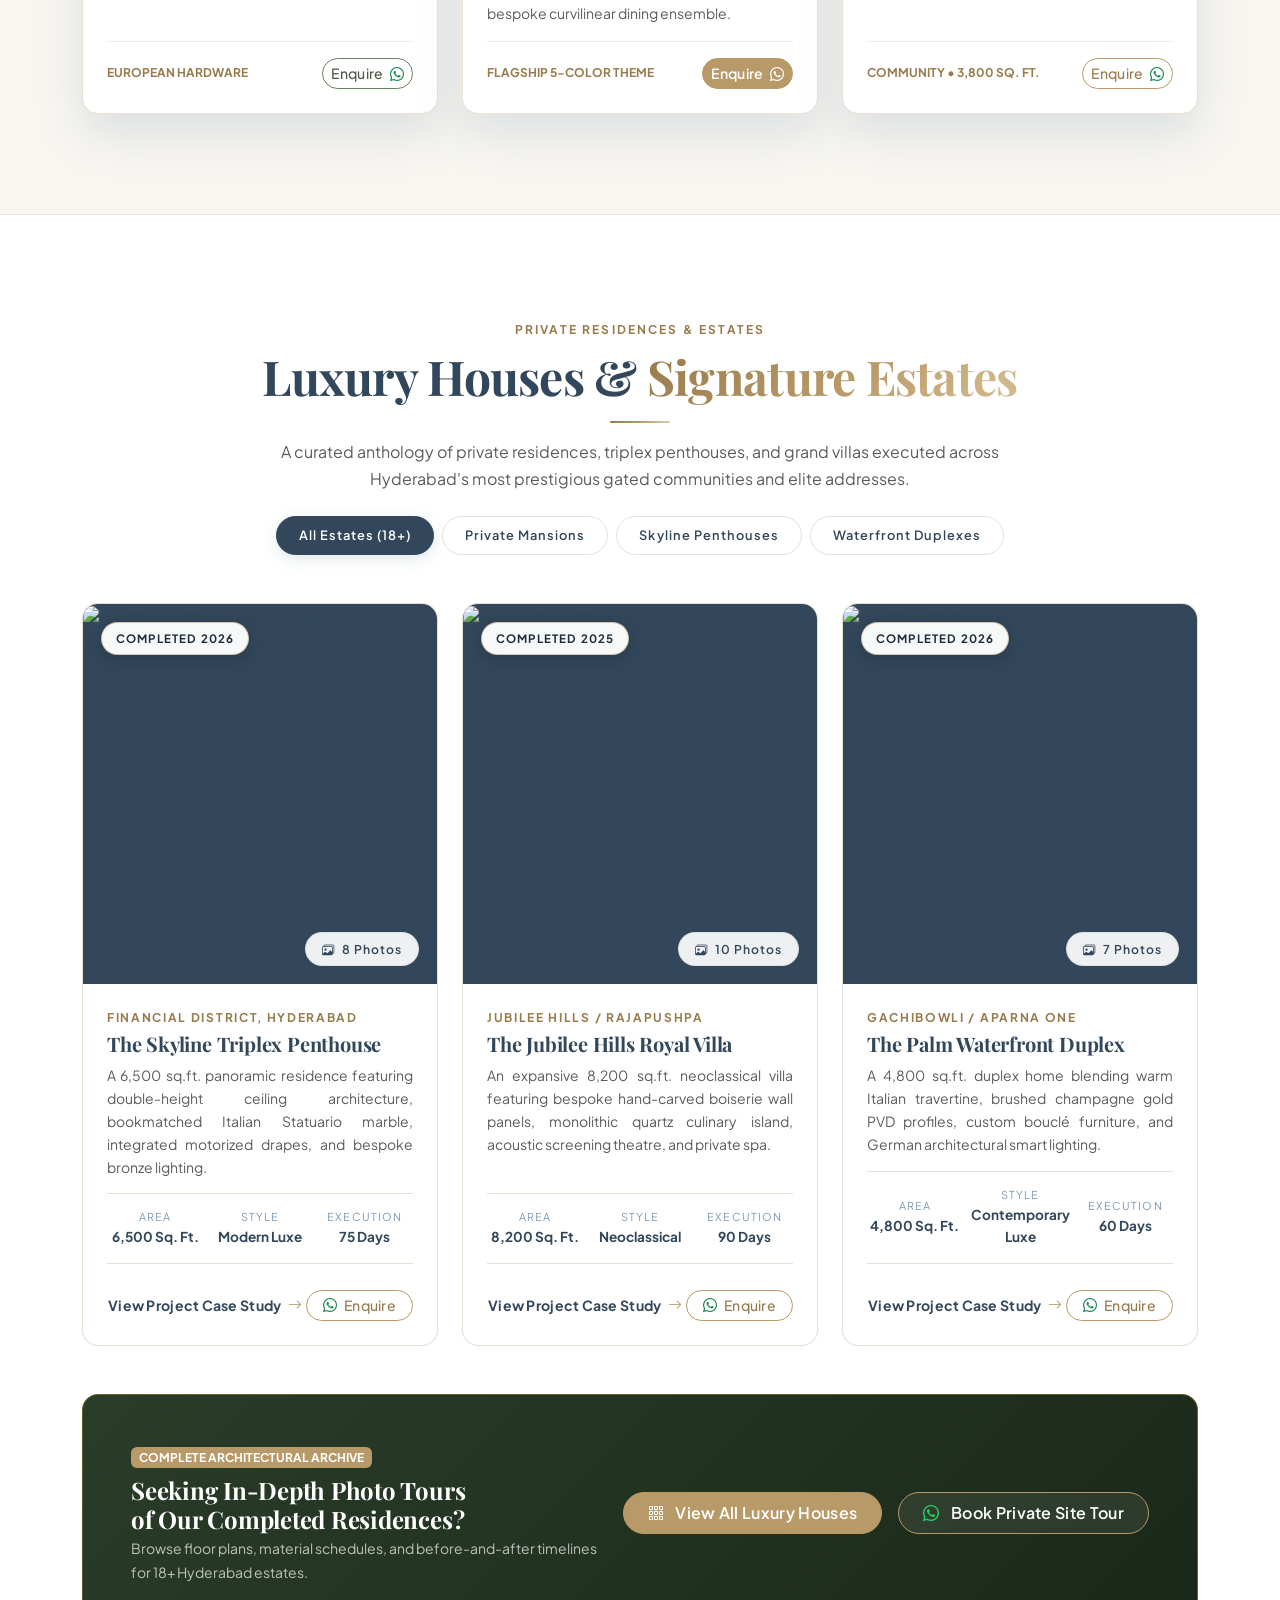
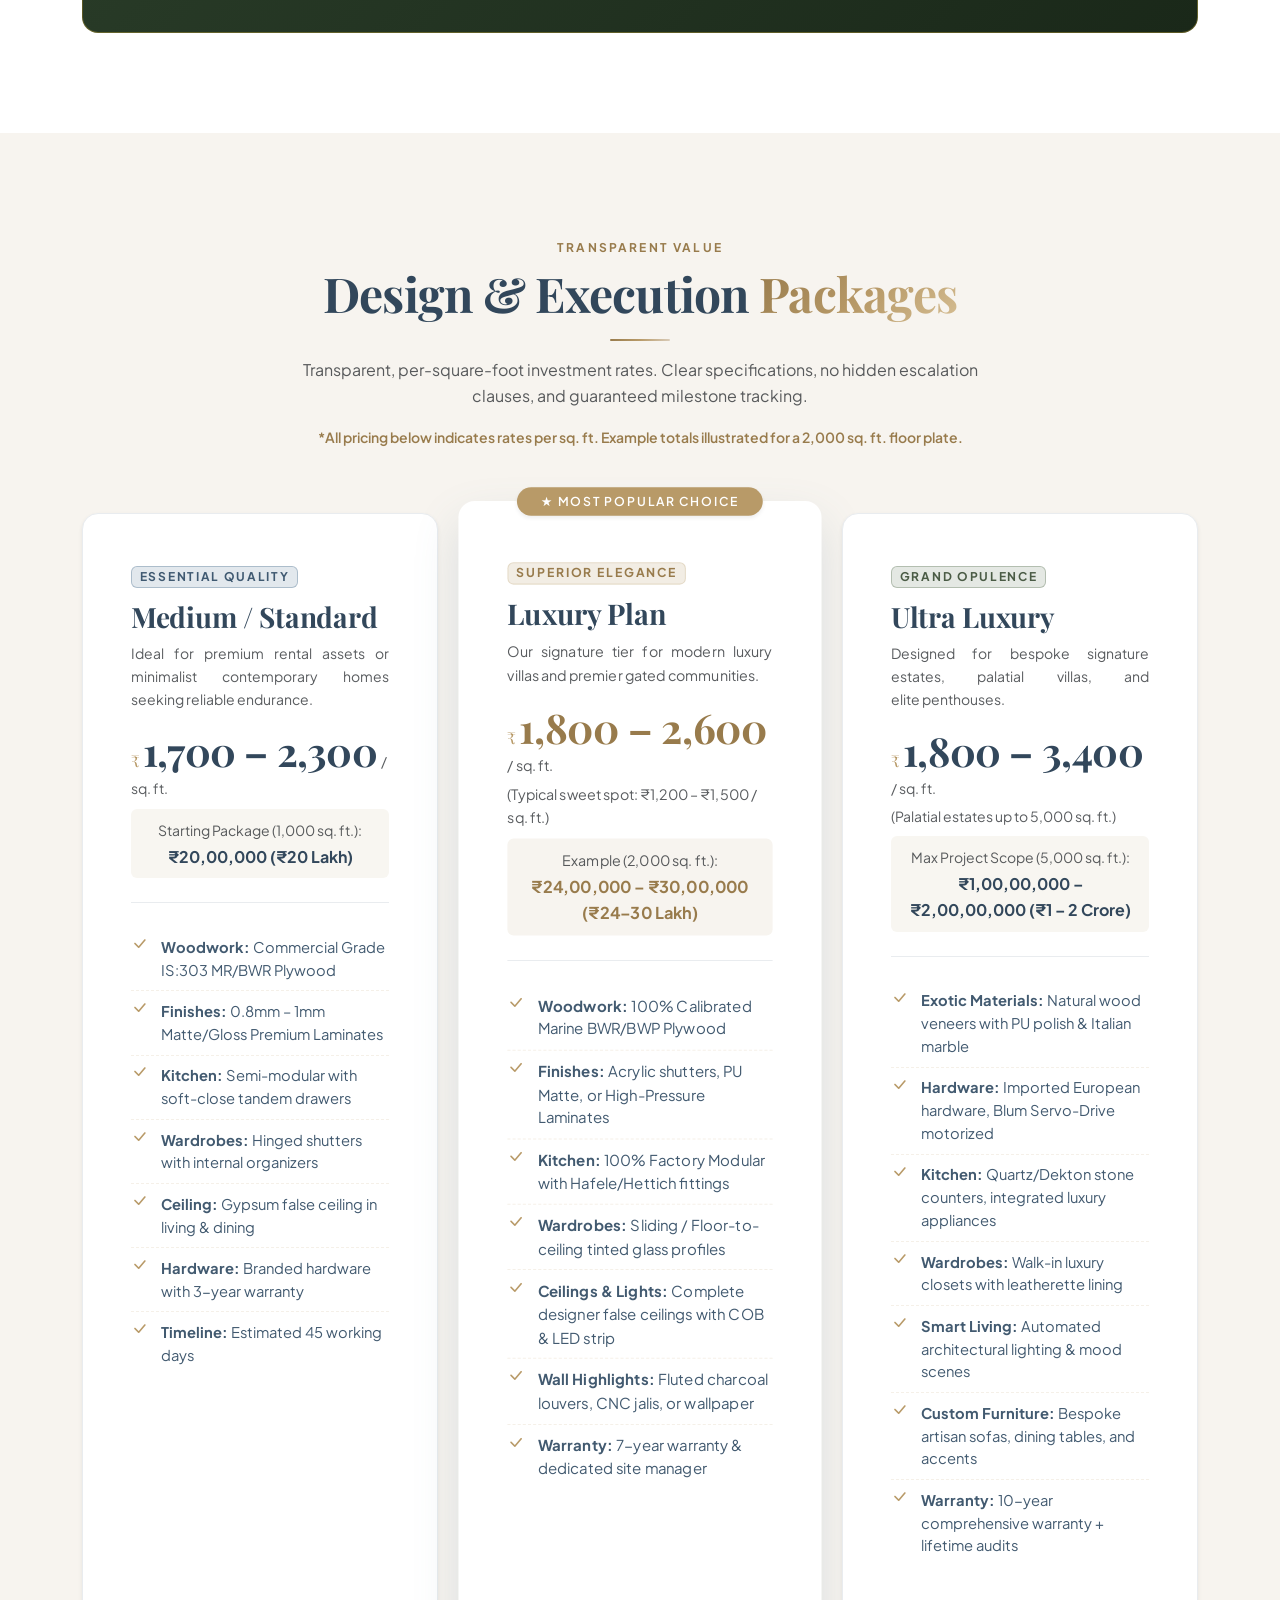
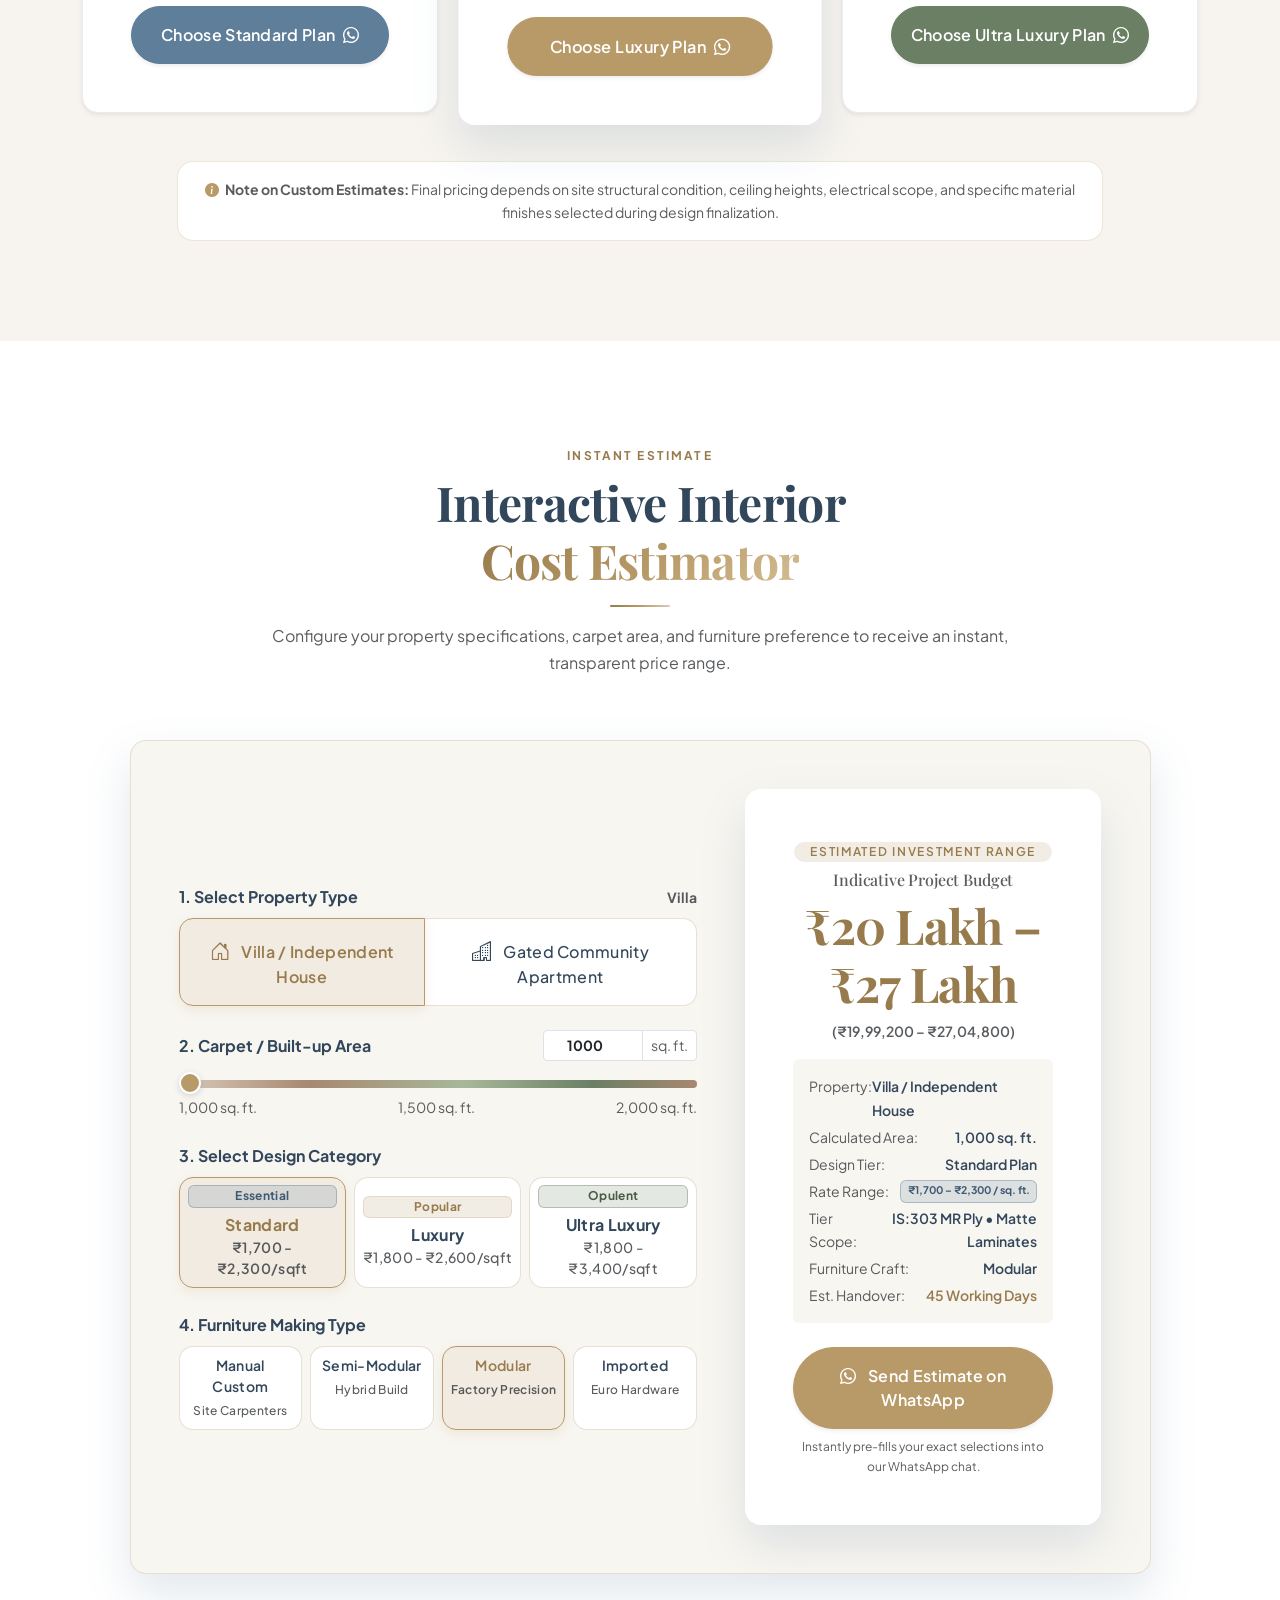
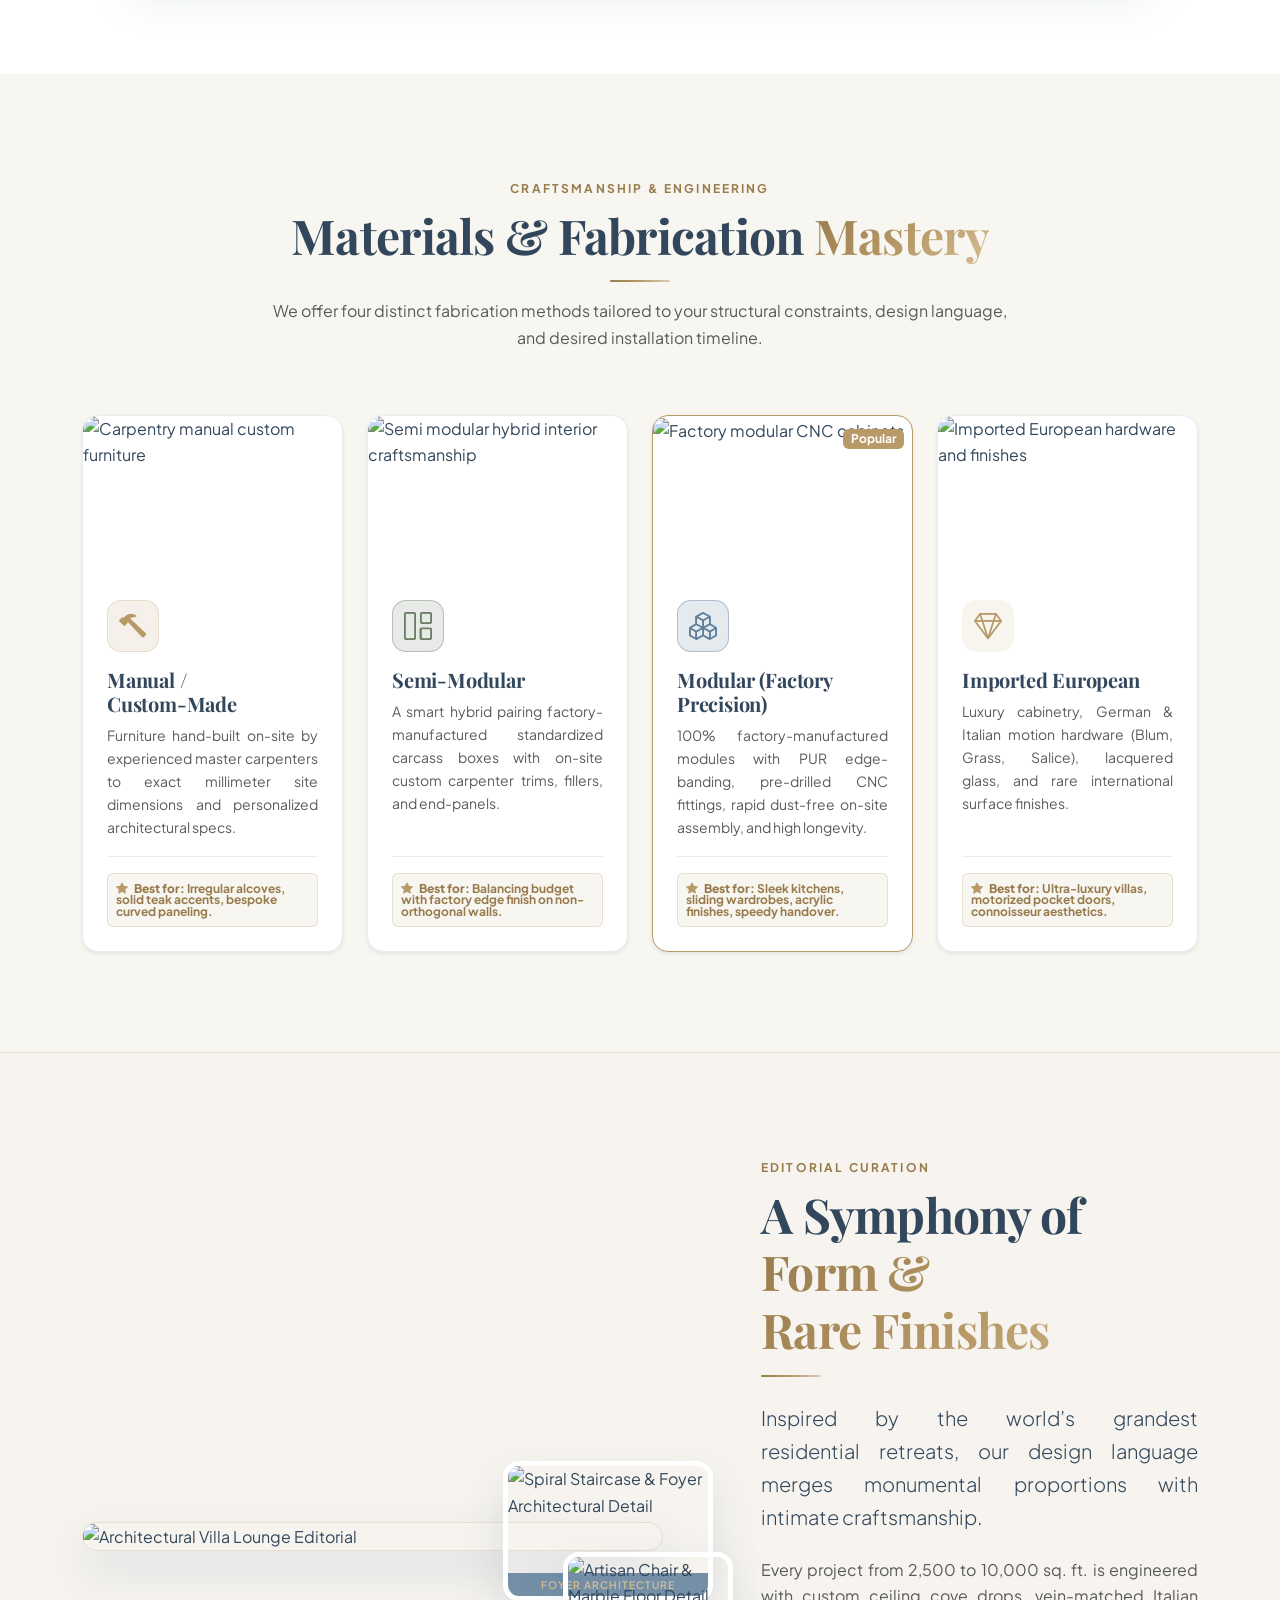
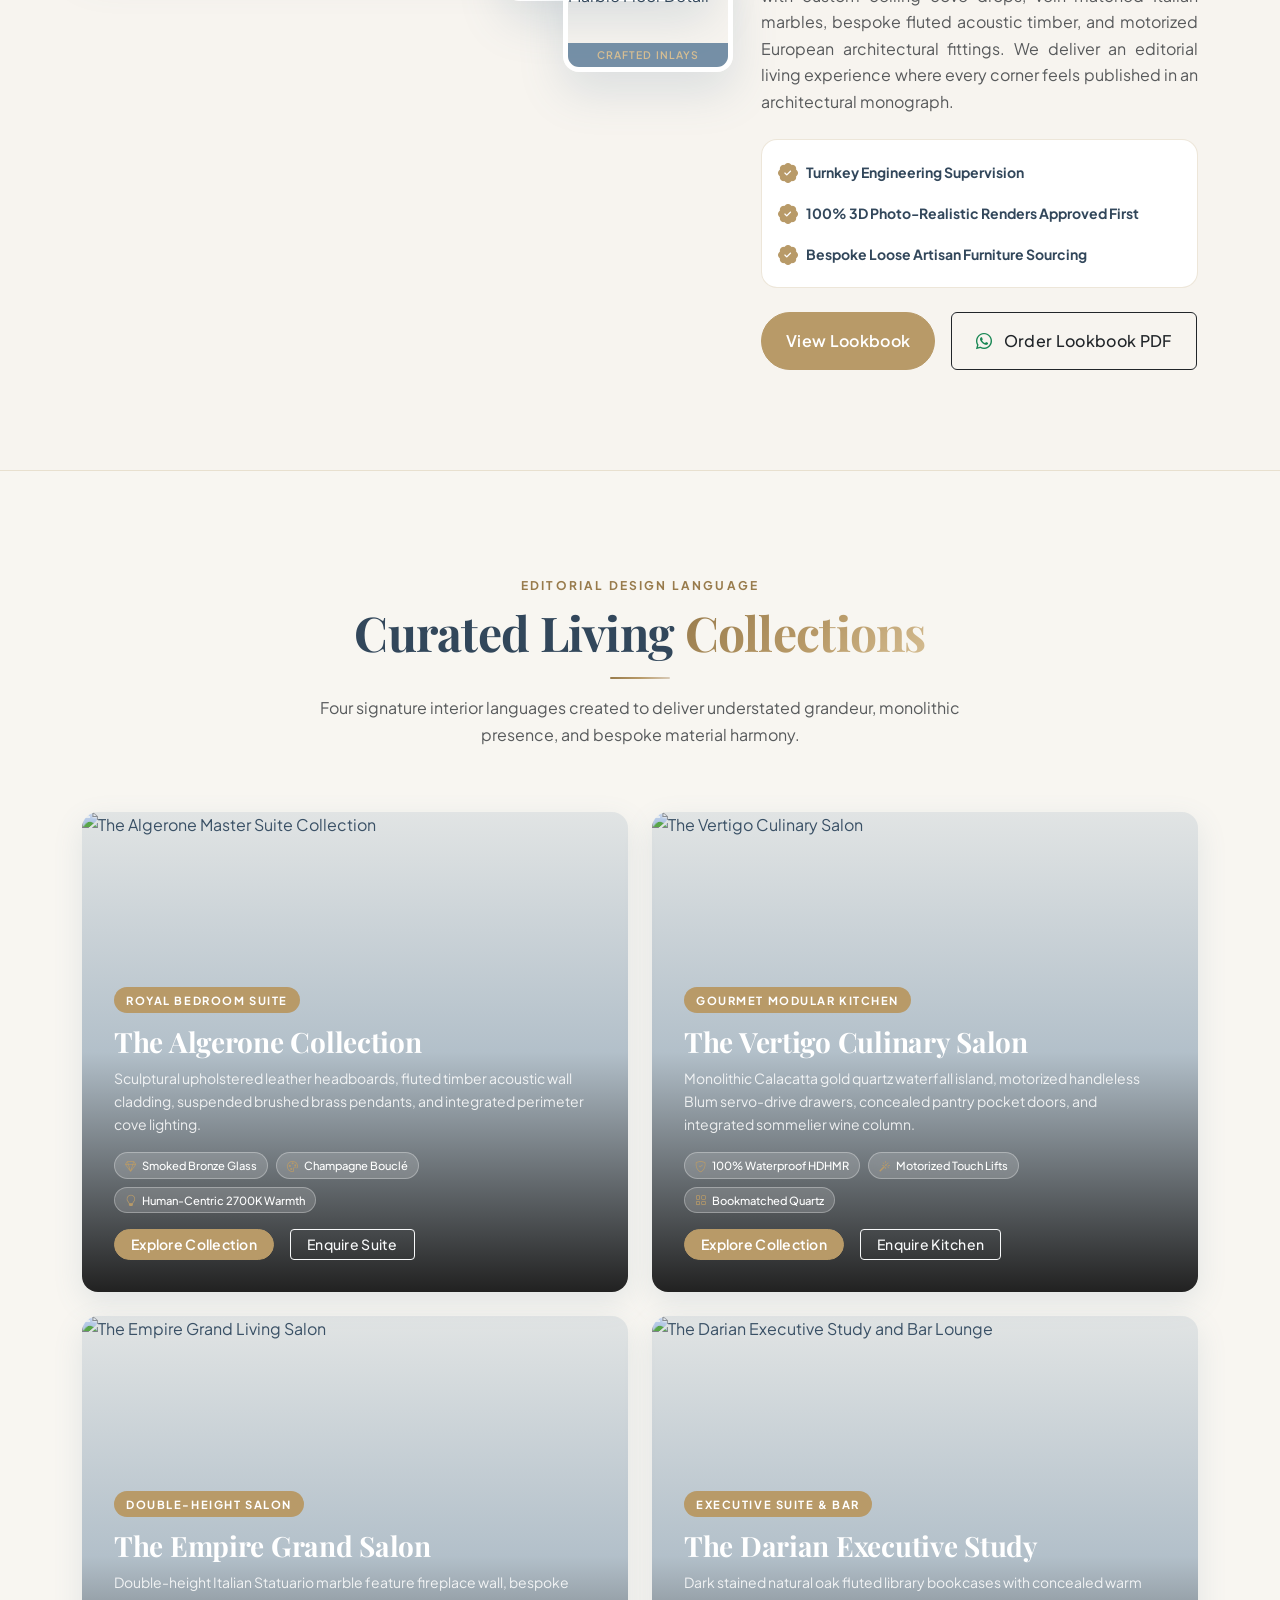
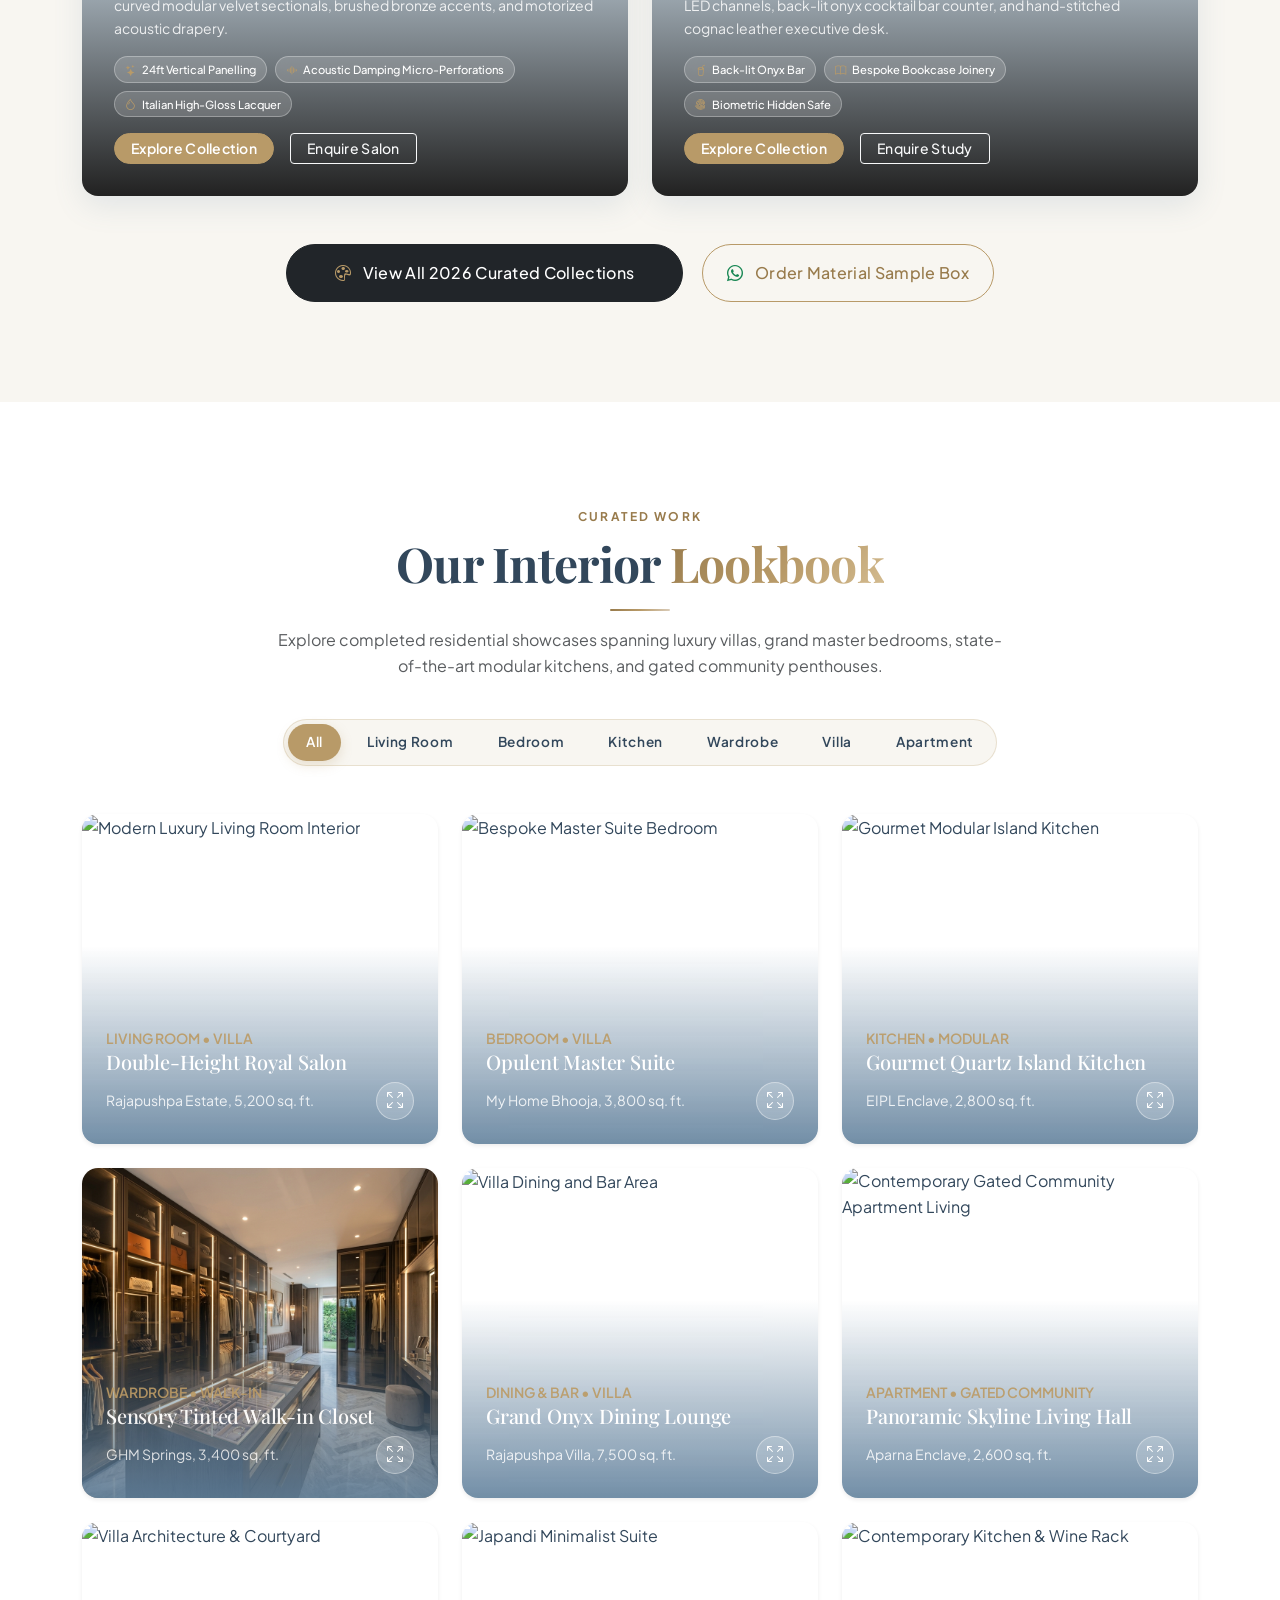
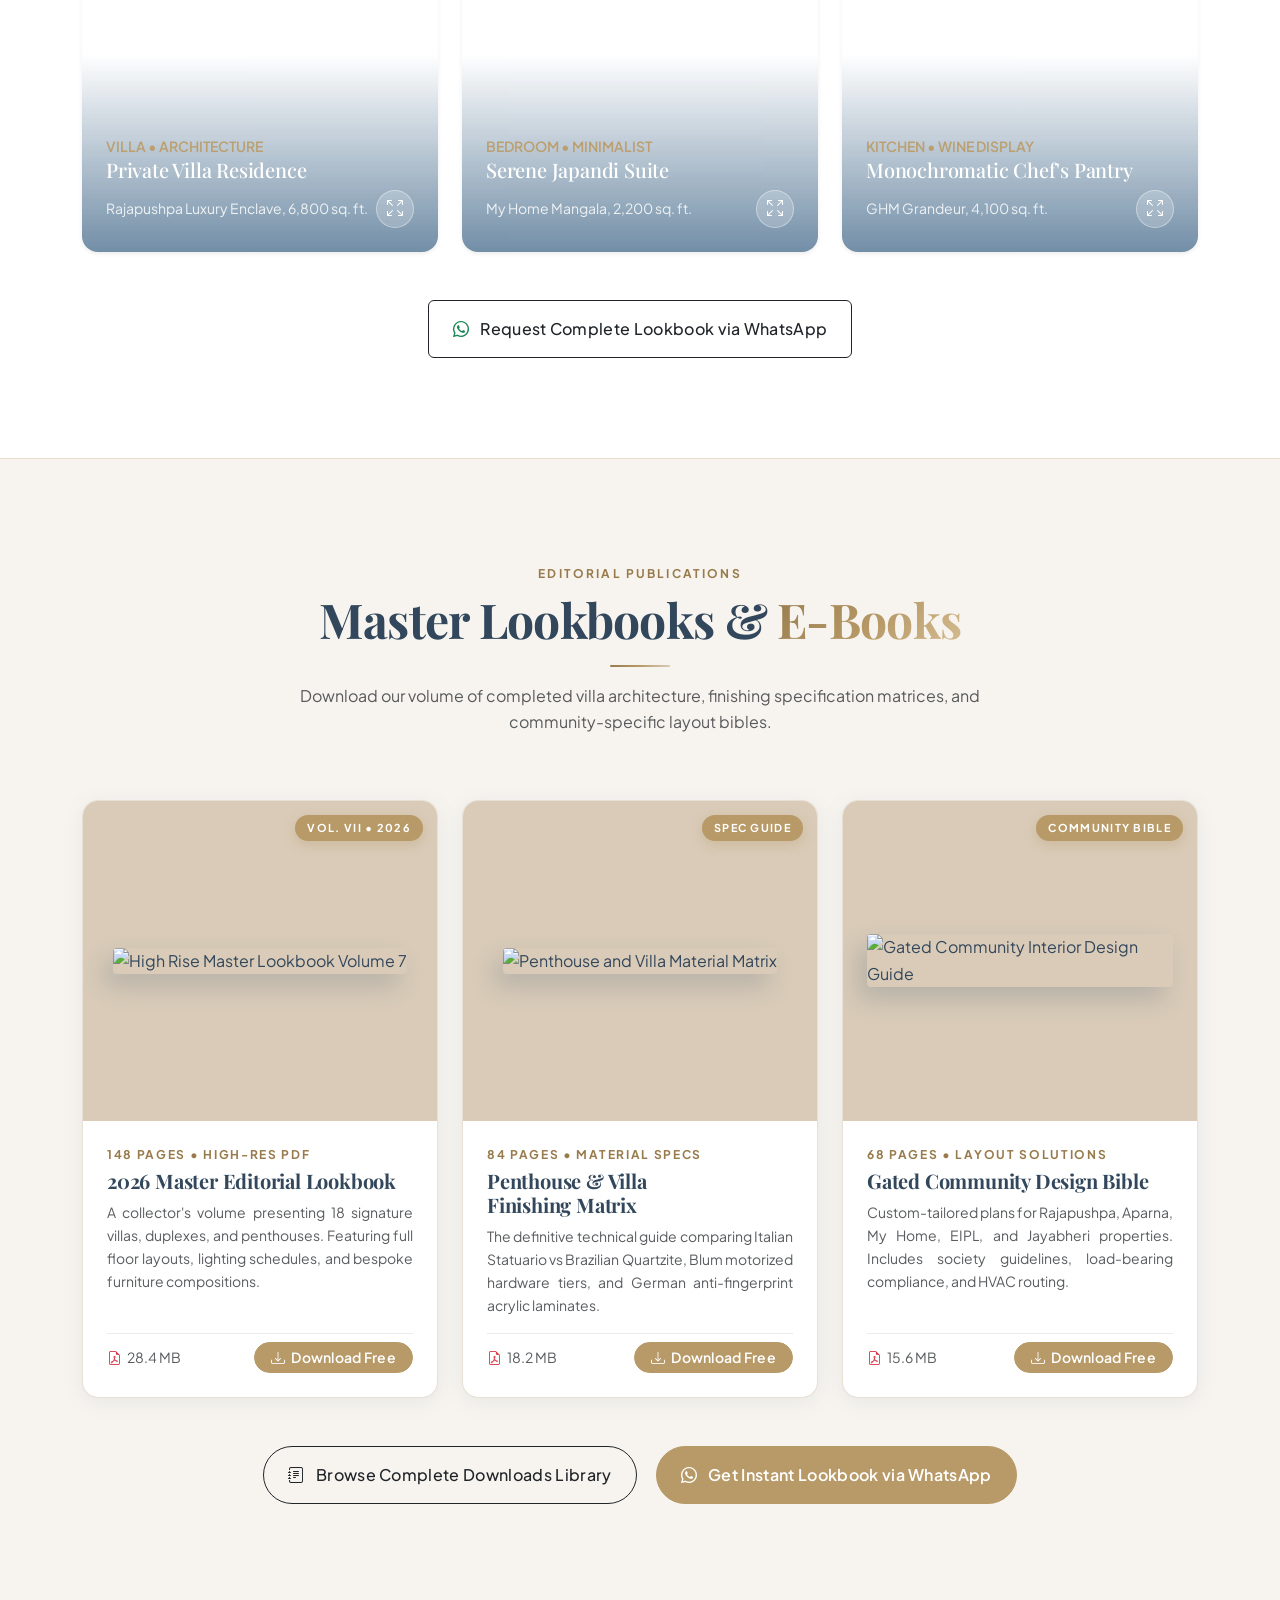
==== commit 7f2ae705: "Apply universal text-align justify to all card paragraphs and craftsmanship pillars" ====
--- a/index.html
+++ b/index.html
@@ -260,7 +260,7 @@
   <link rel="stylesheet" href="https://cdnjs.cloudflare.com/ajax/libs/aos/2.3.4/aos.css">
 
   <!-- Custom Stylesheet -->
-  <link rel="stylesheet" href="css/style.css?v=3.5">
+  <link rel="stylesheet" href="css/style.css?v=3.6">
 
   <!-- Theme Initialization (Prevents flash of unstyled theme) -->
   <script>
@@ -2530,7 +2530,7 @@
             <div class="atelier-pillar-card">
               <span class="atelier-num">01</span>
               <h3 class="h5 font-serif text-charcoal fw-bold mb-2">Diamond-Cut Natural Stones</h3>
-              <p class="text-muted small mb-0 flex-grow-1">
+              <p class="text-muted small mb-0 flex-grow-1" style="text-align: justify; text-justify: inter-word; text-align-last: left;">
                 Handpicked Italian Statuario, Botticino Classic, and Brazilian Quartzites cut with 5-axis waterjet precision and polished to mirror depth.
               </p>
               <div class="atelier-img-box">
@@ -2545,7 +2545,7 @@
             <div class="atelier-pillar-card">
               <span class="atelier-num">02</span>
               <h3 class="h5 font-serif text-charcoal fw-bold mb-2">German CNC & PUR Joinery</h3>
-              <p class="text-muted small mb-0 flex-grow-1">
+              <p class="text-muted small mb-0 flex-grow-1" style="text-align: justify; text-justify: inter-word; text-align-last: left;">
                 Zero-joint PUR edge-banding technology ensuring 100% moisture barrier. Blum Austria lifetime-warrantied concealed motorized hardware.
               </p>
               <div class="atelier-img-box">
@@ -2560,7 +2560,7 @@
             <div class="atelier-pillar-card">
               <span class="atelier-num">03</span>
               <h3 class="h5 font-serif text-charcoal fw-bold mb-2">PVD Titanium Vacuum Coating</h3>
-              <p class="text-muted small mb-0 flex-grow-1">
+              <p class="text-muted small mb-0 flex-grow-1" style="text-align: justify; text-justify: inter-word; text-align-last: left;">
                 Architectural metal profiles, fluted partition frames, and door trims treated in vacuum PVD titanium in champagne gold, brushed brass, and rose bronze.
               </p>
               <div class="atelier-img-box">
@@ -2575,7 +2575,7 @@
             <div class="atelier-pillar-card">
               <span class="atelier-num">04</span>
               <h3 class="h5 font-serif text-charcoal fw-bold mb-2">Italian Leather & Bouclé</h3>
-              <p class="text-muted small mb-0 flex-grow-1">
+              <p class="text-muted small mb-0 flex-grow-1" style="text-align: justify; text-justify: inter-word; text-align-last: left;">
                 Full-grain aniline leathers, French velvet headboards, and acoustic bouclé panels hand-tufted with multi-density ergonomic cushioning.
               </p>
               <div class="atelier-img-box">
--- a/css/style.css
+++ b/css/style.css
@@ -3990,7 +3990,9 @@
     text-align: left !important;
   }
   .category-card p.text-muted {
-    text-align: left !important;
+    text-align: justify !important;
+    text-justify: inter-word !important;
+    text-align-last: left !important;
     font-size: 0.88rem !important;
     line-height: 1.6 !important;
     margin-bottom: 1.25rem !important;
@@ -4632,6 +4634,12 @@
   transition: transform 0.4s ease, border-color 0.4s ease, box-shadow 0.4s ease;
   display: flex;
   flex-direction: column;
+}
+
+.atelier-pillar-card p {
+  text-align: justify !important;
+  text-justify: inter-word !important;
+  text-align-last: left !important;
 }
 
 .atelier-pillar-card:hover {
@@ -5939,7 +5947,9 @@
     text-align: left !important;
   }
   .material-card p {
-    text-align: left !important;
+    text-align: justify !important;
+    text-justify: inter-word !important;
+    text-align-last: left !important;
     font-size: 0.86rem !important;
     line-height: 1.55 !important;
   }
@@ -5970,7 +5980,9 @@
     text-align: left !important;
   }
   .process-step-card p {
-    text-align: left !important;
+    text-align: justify !important;
+    text-justify: inter-word !important;
+    text-align-last: left !important;
     font-size: 0.86rem !important;
     line-height: 1.55 !important;
   }
@@ -5985,7 +5997,9 @@
     line-height: 1.3 !important;
   }
   .atelier-pillar-card p {
-    text-align: left !important;
+    text-align: justify !important;
+    text-justify: inter-word !important;
+    text-align-last: left !important;
     font-size: 0.86rem !important;
     line-height: 1.55 !important;
   }
@@ -6192,24 +6206,50 @@
   text-align: left !important;
 }
 
+/* Card Headings & Titles: Clean Left-Aligned */
 .category-card h3,
-.category-card p,
 .luxxu-room-card h3,
-.luxxu-room-card p,
 .luxury-house-card h2,
-.luxury-house-card p,
+.luxury-house-card h3,
 .material-card h3,
-.material-card p,
 .process-step-card h3,
-.process-step-card p,
 .atelier-pillar-card h3,
-.atelier-pillar-card p,
+.service-pillar-card h3,
 .product-card-body .product-title,
 .product-card-body .product-materials,
 .product-card-body .product-meta-specs,
 .catalogue-item-card h2,
-.catalogue-item-card p {
+.catalogue-item-card h3 {
   text-align: left !important;
+}
+
+/* All Card Paragraphs & Descriptions: Flawless Justified Alignment */
+.category-card p,
+.luxxu-room-card p,
+.luxury-house-card p,
+.material-card p,
+.process-step-card p,
+.atelier-pillar-card p,
+.service-pillar-card p,
+.service-feature-card p,
+.catalogue-item-card p,
+.testimonial-card p,
+.testimonial-quote,
+.product-card-body p,
+.pricing-header p.small,
+.pricing-card p,
+.accordion-body,
+.accordion-body p,
+.stat-card p,
+.card-body p,
+.editorial-narrative p,
+.service-hero-content p,
+.modal-body p {
+  text-align: justify !important;
+  text-justify: inter-word !important;
+  text-align-last: left !important;
+  -webkit-hyphens: auto;
+  hyphens: auto;
 }
 
 /* Feature Lists strict left-align with pin-drop bullet points */
@@ -6346,8 +6386,11 @@
   justify-content: space-between !important;
 }
 
-.accordion-body {
-  text-align: left !important;
+.accordion-body,
+.accordion-body p {
+  text-align: justify !important;
+  text-justify: inter-word !important;
+  text-align-last: left !important;
   line-height: 1.65 !important;
 }
 
